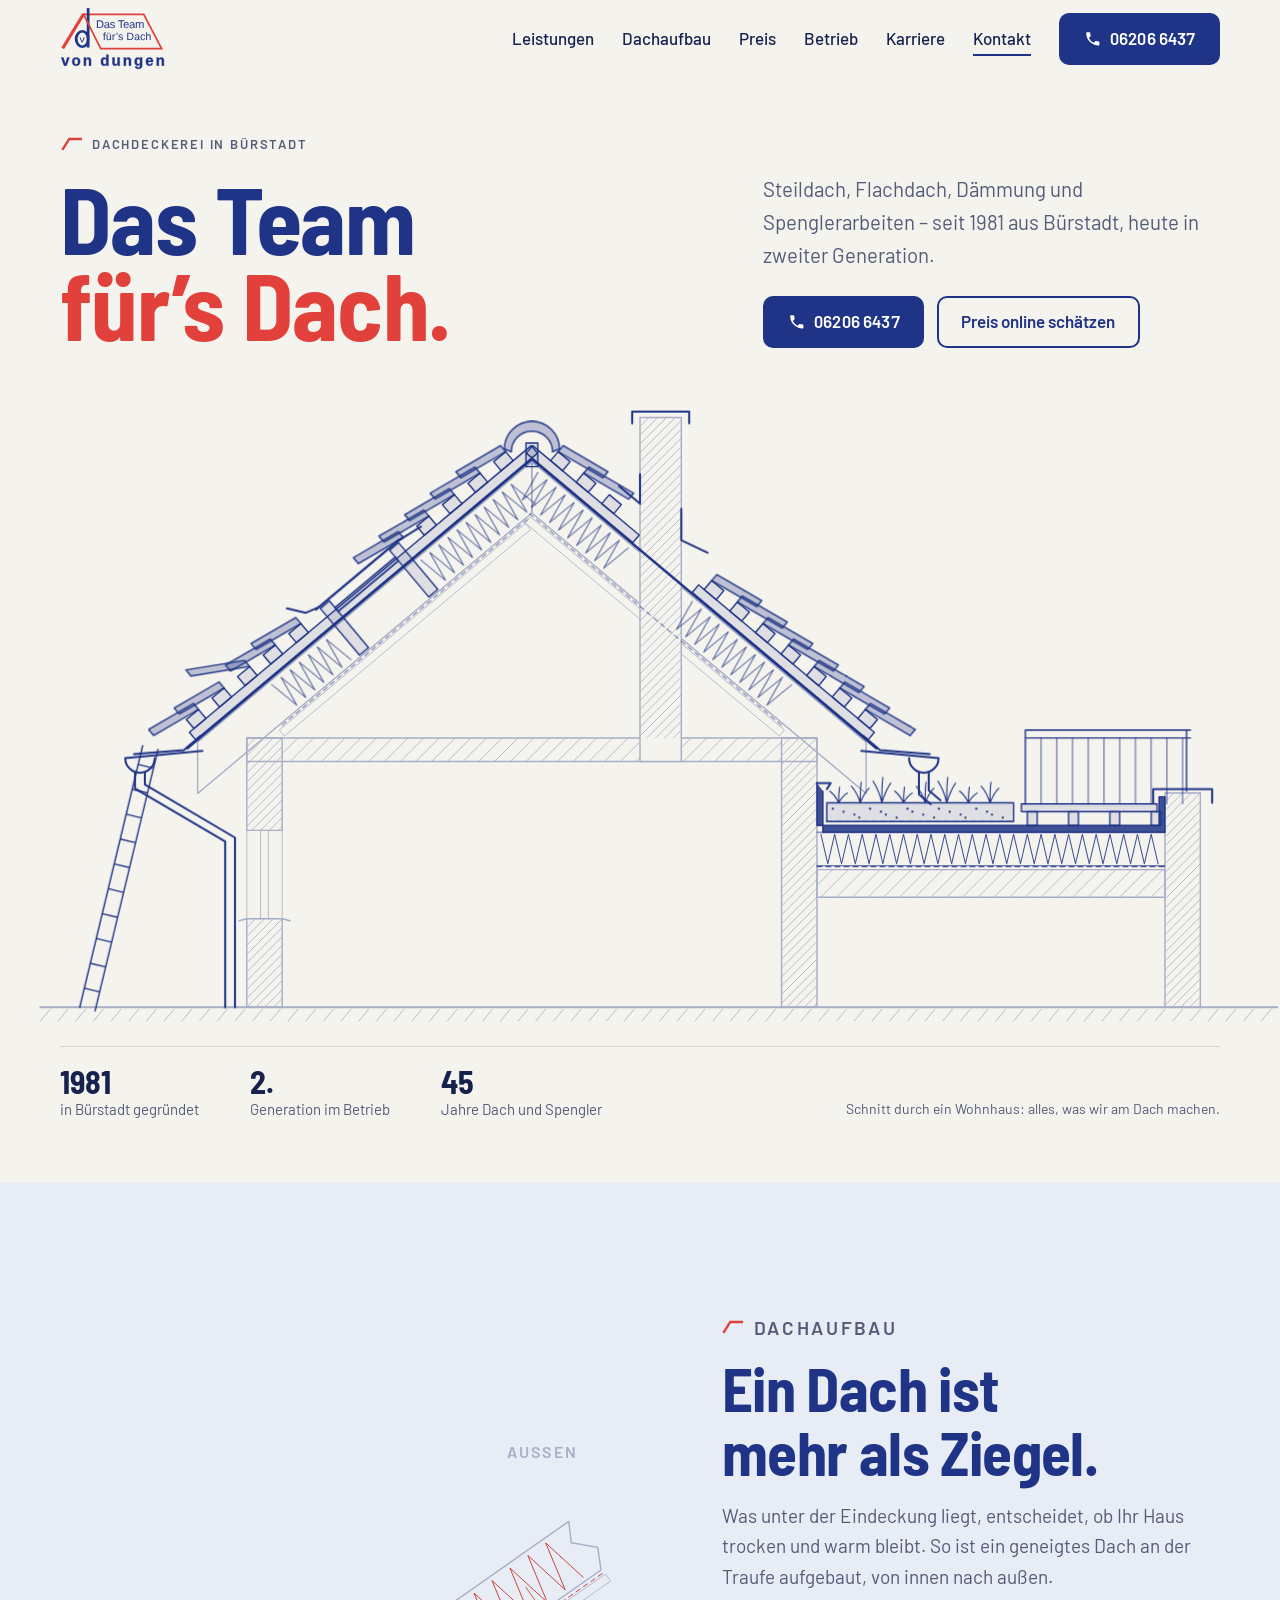
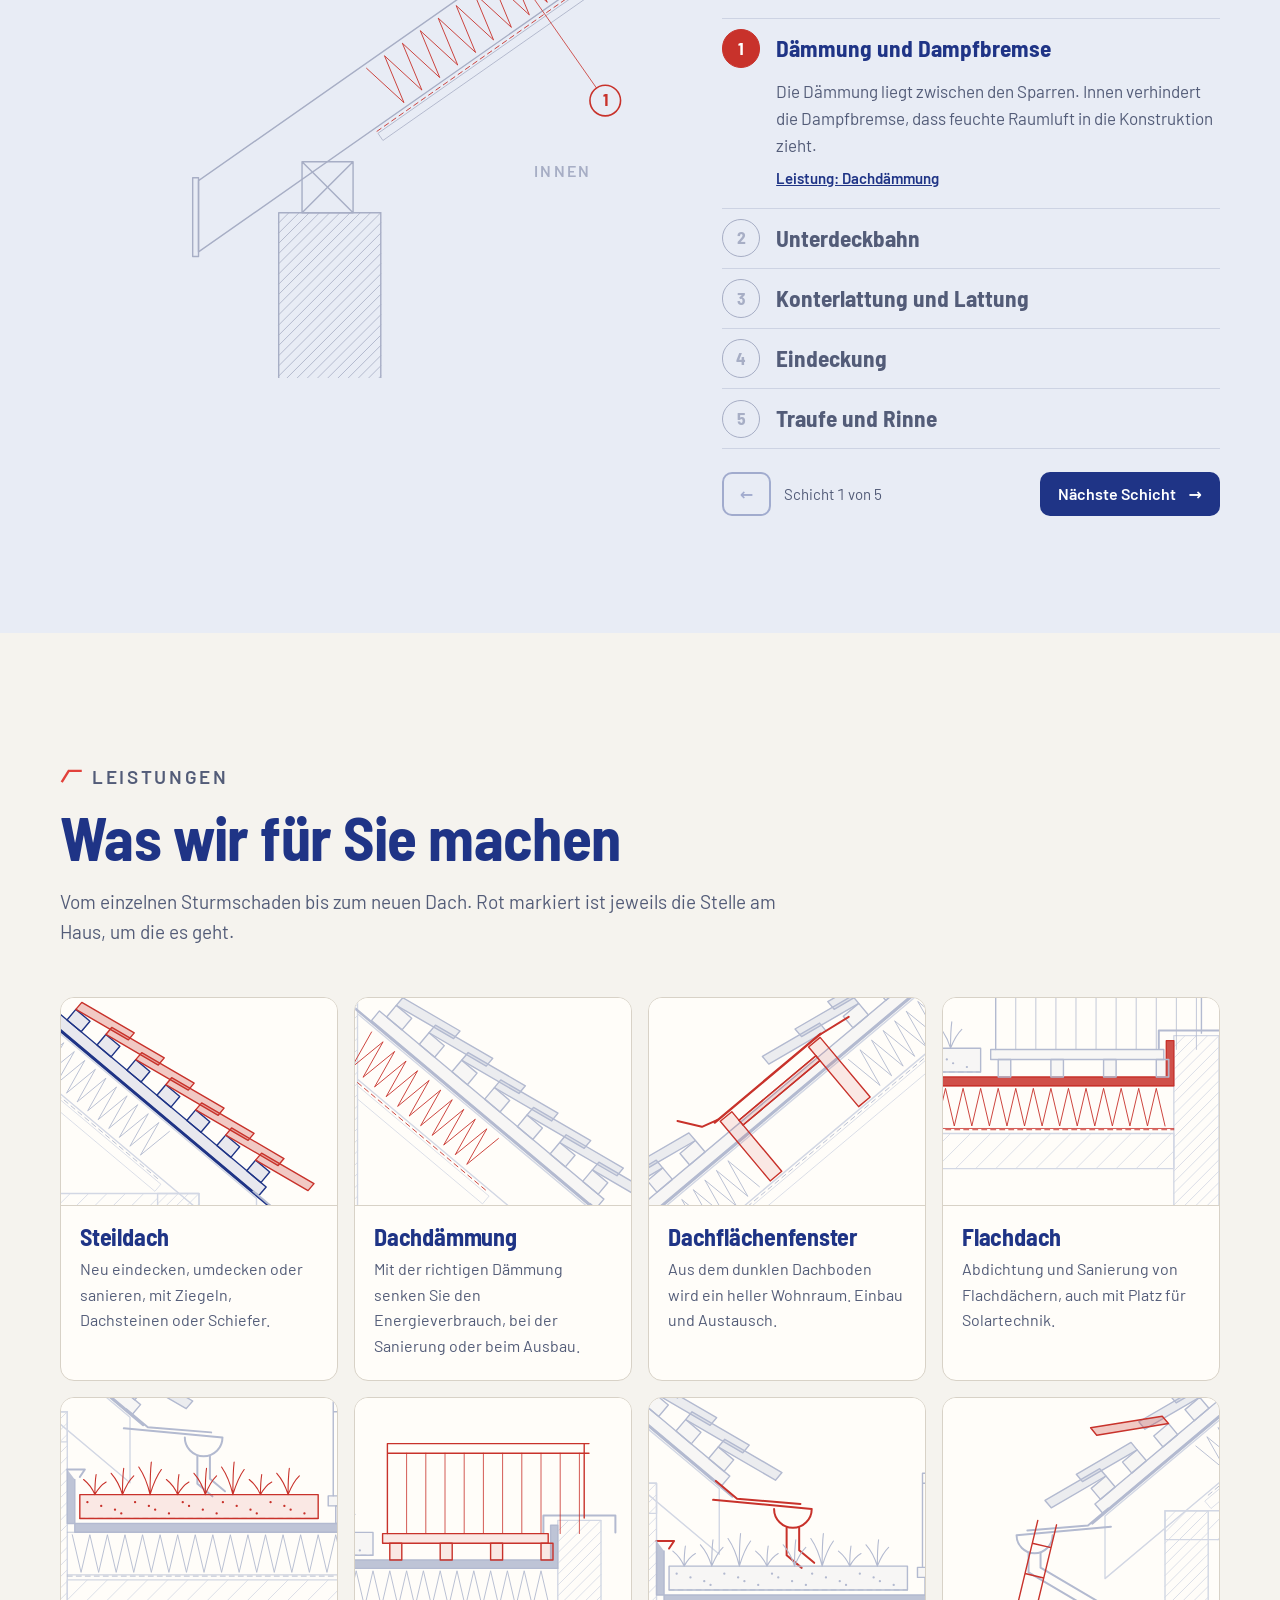
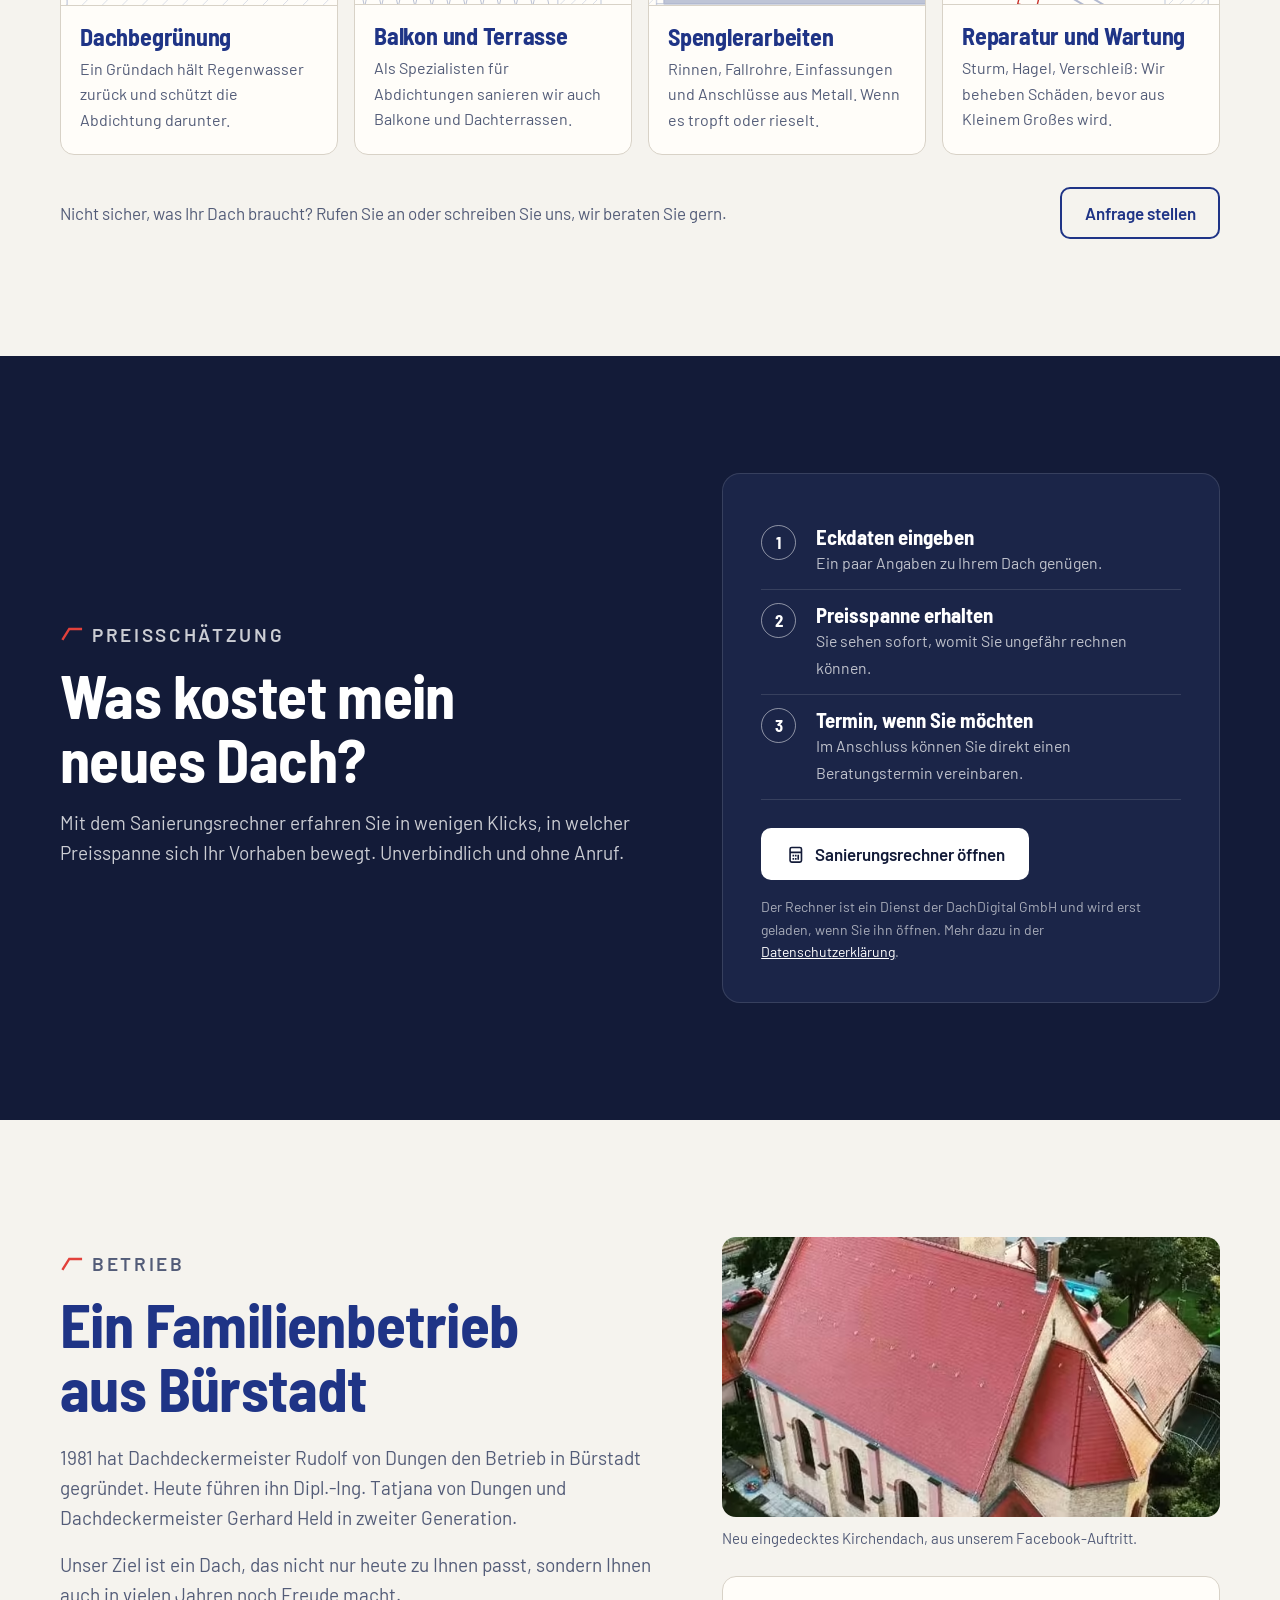
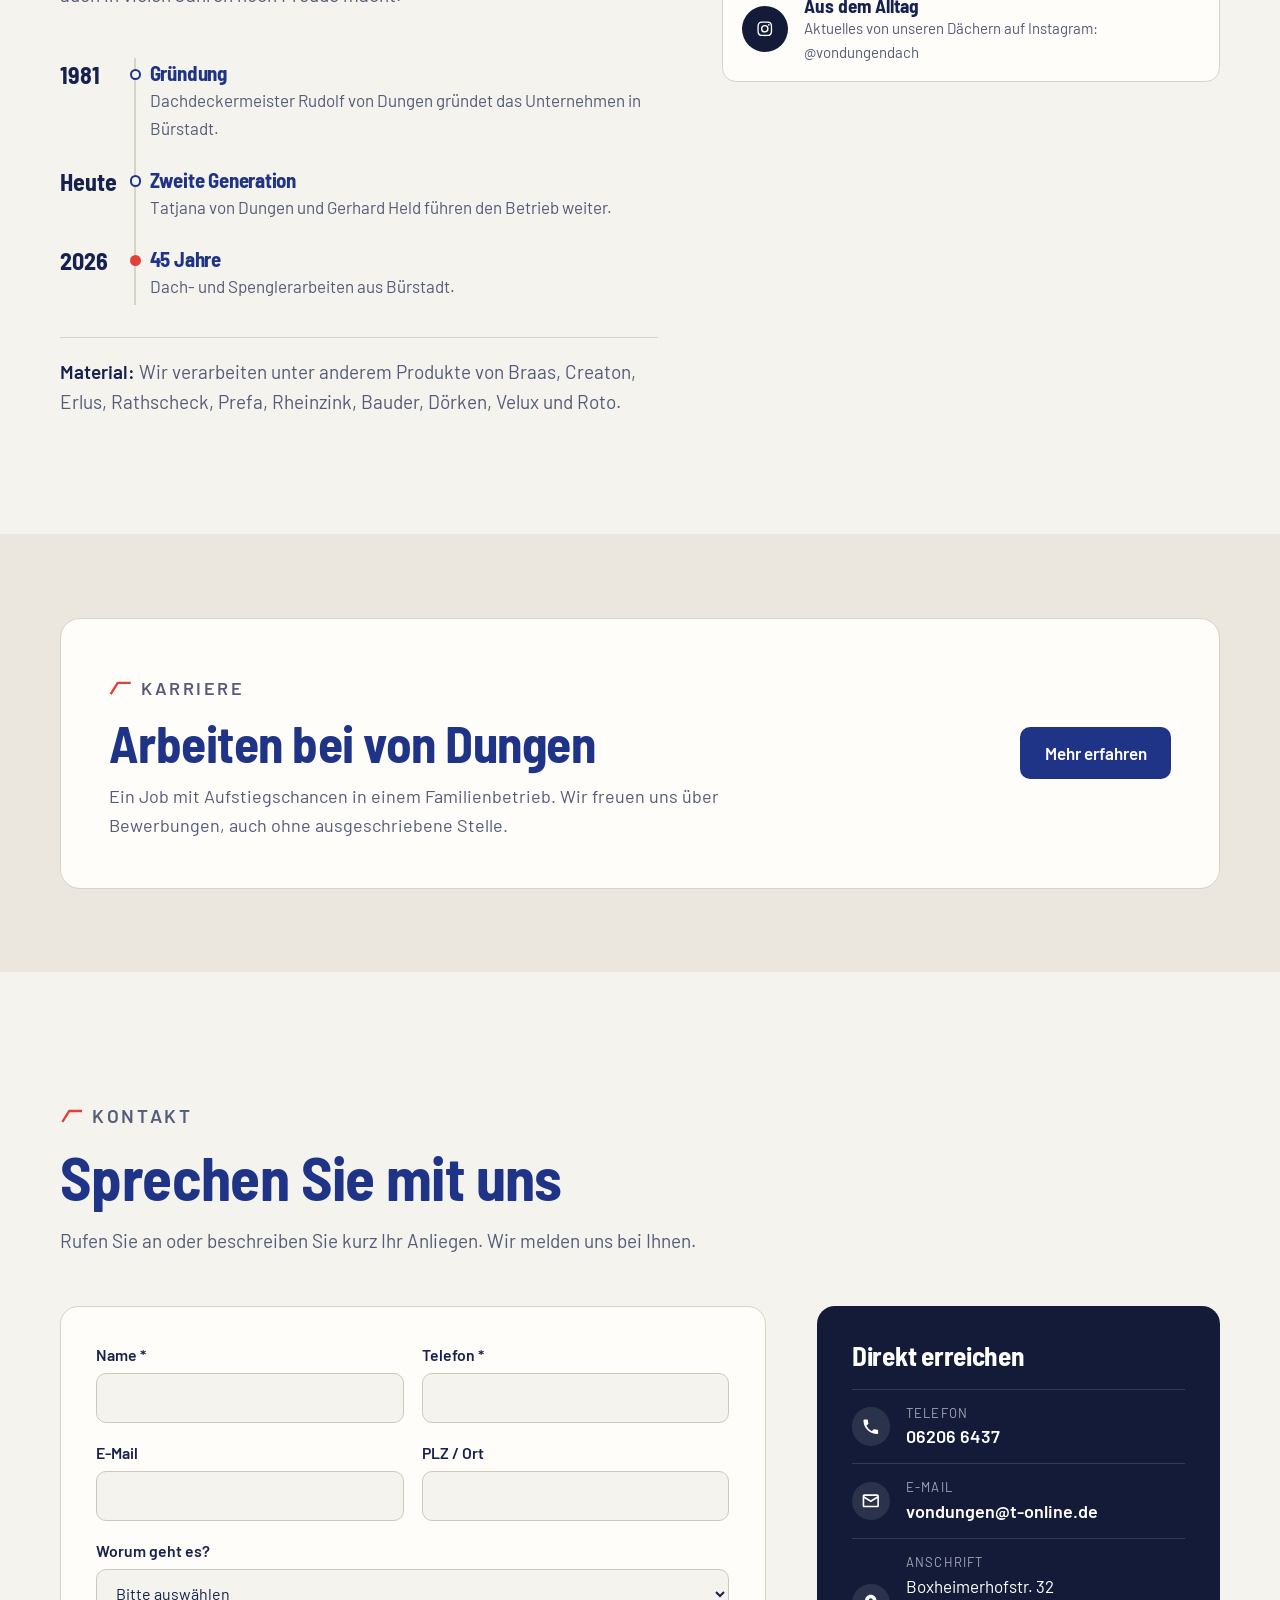
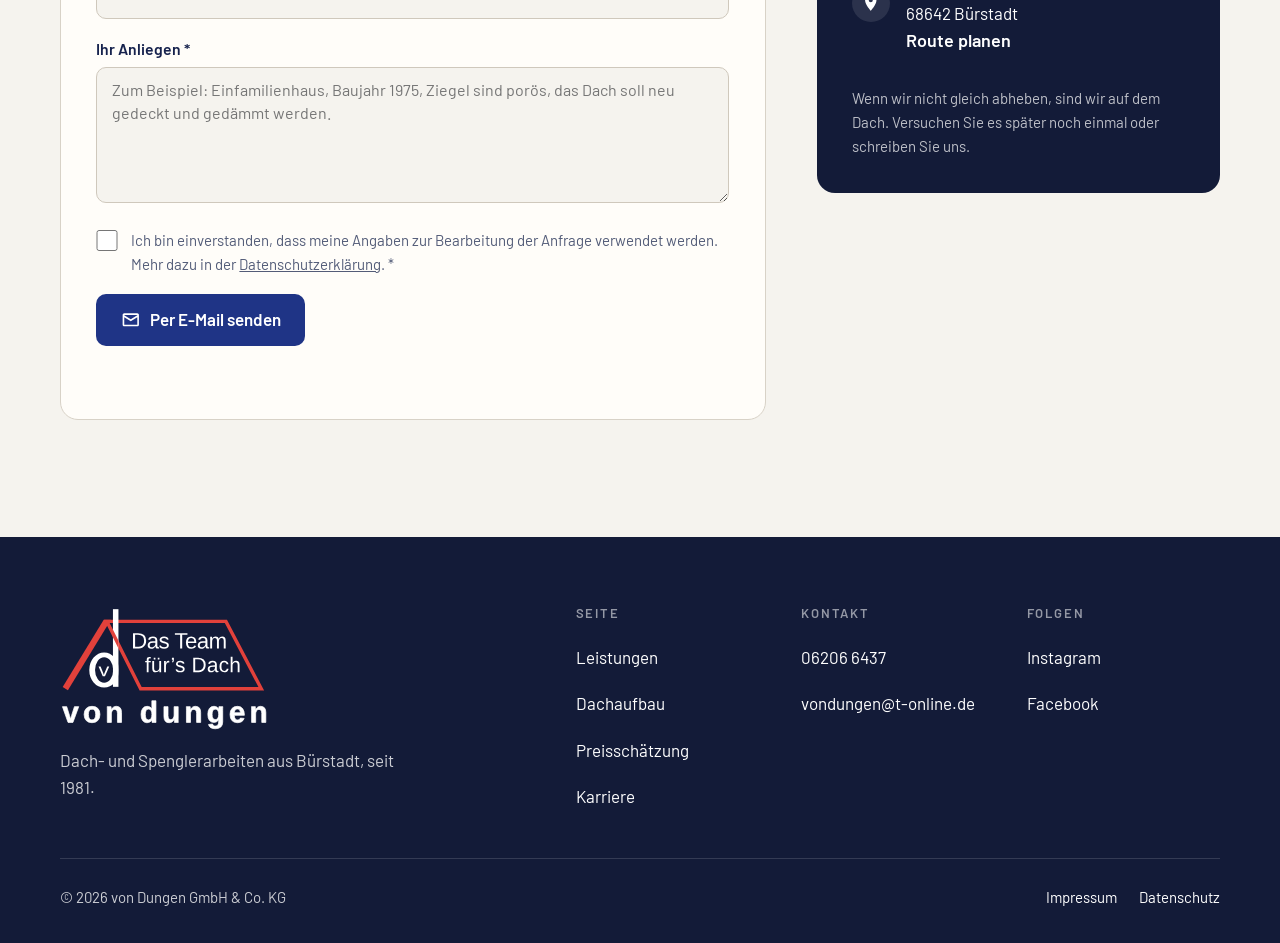
==== index.html @ 791f361d "Handy: kuerzer, Zeichnungen groesser, Wischen statt Liste Bilal: "auf dem Handy macht das gar keinen" ====
<!DOCTYPE html>
<html lang="de">
<head>
<meta charset="utf-8" />
<meta name="viewport" content="width=device-width, initial-scale=1" />
<title>Dachdecker in Bürstadt | von Dungen GmbH &amp; Co. KG</title>
<meta name="description" content="Dach- und Spenglerarbeiten aus Bürstadt, seit 1981: Steildach, Flachdach, Dachdämmung, Dachfenster, Dachbegrünung, Reparatur und Wartung. Telefon 06206 6437." />
<!-- TODO Bilal: Entwurf zur Vorschau. Erst nach Zusage, vollständigem Impressum und
     Umzug auf vondungen-dach.de auf "index, follow" stellen (alle vier Seiten). -->
<meta name="robots" content="noindex, nofollow" />
<link rel="canonical" href="https://vondungen-dach.de/" />

<meta property="og:type" content="website" />
<meta property="og:locale" content="de_DE" />
<meta property="og:site_name" content="von Dungen GmbH &amp; Co. KG" />
<meta property="og:title" content="Das Team für’s Dach – von Dungen, Bürstadt" />
<meta property="og:description" content="Dach- und Spenglerarbeiten aus Bürstadt, seit 1981 und heute in zweiter Generation." />
<!-- TODO Bilal: Beim Umzug og:url und og:image auf https://vondungen-dach.de/ umstellen.
     Bis dahin zeigen sie auf die Vorschau, damit WhatsApp beim Teilen ein Bild zeigt. -->
<meta property="og:url" content="https://bilal-altu.github.io/von-dungen/" />
<meta property="og:image" content="https://bilal-altu.github.io/von-dungen/assets/img/og-bild.jpg?v=2" />
<meta name="twitter:card" content="summary_large_image" />
<meta name="theme-color" content="#f5f3ee" />
<link rel="icon" href="favicon.svg" type="image/svg+xml" />

<!-- Schriften liegen auf dem eigenen Server, keine Verbindung zu Google -->
<link rel="preload" href="assets/fonts/barlow-semi-condensed-700.woff2" as="font" type="font/woff2" crossorigin />
<link rel="preload" href="assets/fonts/barlow-400.woff2" as="font" type="font/woff2" crossorigin />
<!-- ?v= nach jeder Änderung an style.css oder main.js in allen vier Seiten hochzählen -->
<link rel="stylesheet" href="assets/css/style.css?v=2026-09-16-5" />
</head>
<body class="hat-leiste">

<a class="skip-link" href="#inhalt">Zum Inhalt springen</a>

<!-- ============ KOPFLEISTE ============ -->
<header class="kopf" id="kopf">
  <div class="shell kopf__in">
    <a class="marke" href="#top" aria-label="von Dungen – zur Startseite">
      <img src="assets/img/logo-von-dungen.svg" alt="von dungen – Das Team für’s Dach" width="240" height="143" />
    </a>

    <nav class="nav" id="nav" aria-label="Hauptnavigation">
      <a href="#leistungen">Leistungen</a>
      <a href="#dachaufbau">Dachaufbau</a>
      <a href="#preis">Preis</a>
      <a href="#betrieb">Betrieb</a>
      <a href="karriere.html">Karriere</a>
      <a href="#kontakt">Kontakt</a>
      <a class="btn btn--blau btn--tel" href="tel:+4962066437">
        <svg class="ico" aria-hidden="true" viewBox="0 0 24 24"><path d="M6.6 10.8a15.1 15.1 0 0 0 6.6 6.6l2.2-2.2c.3-.3.7-.4 1-.2 1.2.4 2.4.6 3.6.6.6 0 1 .4 1 1V20c0 .6-.4 1-1 1A17 17 0 0 1 3 4c0-.6.4-1 1-1h3.5c.6 0 1 .4 1 1 0 1.3.2 2.5.6 3.6.1.4 0 .8-.2 1l-2.3 2.2Z"/></svg>
        06206 6437
      </a>
    </nav>

    <button class="burger" id="burger" type="button" aria-expanded="false" aria-controls="nav" aria-label="Menü öffnen">
      <span></span><span></span><span></span>
    </button>
  </div>
</header>

<main id="inhalt">

<!-- ============ HERO ============ -->
<section class="held" id="top">
  <div class="shell">
    <div class="held__kopf">
      <div>
        <p class="etikett">Dachdeckerei in Bürstadt</p>
        <h1>Das Team <span class="rot">für’s Dach.</span></h1>
      </div>
      <div>
      <p class="held__lead">
        Steildach, Flachdach, Dämmung und Spenglerarbeiten &ndash; seit 1981 aus Bürstadt,
        heute in zweiter Generation.
      </p>
      <div class="held__knoepfe">
        <a class="btn btn--blau btn--tel" href="tel:+4962066437">
        <svg class="ico" aria-hidden="true" viewBox="0 0 24 24"><path d="M6.6 10.8a15.1 15.1 0 0 0 6.6 6.6l2.2-2.2c.3-.3.7-.4 1-.2 1.2.4 2.4.6 3.6.6.6 0 1 .4 1 1V20c0 .6-.4 1-1 1A17 17 0 0 1 3 4c0-.6.4-1 1-1h3.5c.6 0 1 .4 1 1 0 1.3.2 2.5.6 3.6.1.4 0 .8-.2 1l-2.3 2.2Z"/></svg>
        06206 6437
      </a>
        <a class="btn btn--linie" href="#preis">Preis online schätzen</a>
      </div>
      </div>
    </div>

    <figure class="held__zeichnung">
      <!-- Eigene Zeichnung, erzeugt mit Desktop\von Dungen\werkzeug\zeichnung\zeichnung.js.
           Nicht von Hand ändern: einsetzen.js überschreibt alles zwischen den Markern.
           Die Gruppe #schnitt-inhalt wird unten in den Leistungs-Kacheln per <use>
           wiederverwendet, jeweils mit anderem Ausschnitt und anderer roter Schicht. -->
      <svg class="zeichnung schnitt-held" id="schnitt-held" viewBox="-50 108 1180 652" role="img" aria-labelledby="schnitt-titel">
        <title id="schnitt-titel">Schnitt durch ein Wohnhaus mit Steildach, Dachfenster, Kamin, Dachrinnen und einem Anbau mit Gründach und Dachterrasse</title>
        <g id="schnitt-inhalt">
<!-- SCHNITT:START -->
<g class="schicht schicht--bestand">
<path class="l l--boden" d="M-70,740 L1190,740"/><path class="l l--fein" d="M-60,742 L-70,754 M-42,742 L-52,754 M-24,742 L-34,754 M-6,742 L-16,754 M12,742 L2,754 M30,742 L20,754 M48,742 L38,754 M66,742 L56,754 M84,742 L74,754 M102,742 L92,754 M120,742 L110,754 M138,742 L128,754 M156,742 L146,754 M174,742 L164,754 M192,742 L182,754 M210,742 L200,754 M228,742 L218,754 M246,742 L236,754 M264,742 L254,754 M282,742 L272,754 M300,742 L290,754 M318,742 L308,754 M336,742 L326,754 M354,742 L344,754 M372,742 L362,754 M390,742 L380,754 M408,742 L398,754 M426,742 L416,754 M444,742 L434,754 M462,742 L452,754 M480,742 L470,754 M498,742 L488,754 M516,742 L506,754 M534,742 L524,754 M552,742 L542,754 M570,742 L560,754 M588,742 L578,754 M606,742 L596,754 M624,742 L614,754 M642,742 L632,754 M660,742 L650,754 M678,742 L668,754 M696,742 L686,754 M714,742 L704,754 M732,742 L722,754 M750,742 L740,754 M768,742 L758,754 M786,742 L776,754 M804,742 L794,754 M822,742 L812,754 M840,742 L830,754 M858,742 L848,754 M876,742 L866,754 M894,742 L884,754 M912,742 L902,754 M930,742 L920,754 M948,742 L938,754 M966,742 L956,754 M984,742 L974,754 M1002,742 L992,754 M1020,742 L1010,754 M1038,742 L1028,754 M1056,742 L1046,754 M1074,742 L1064,754 M1092,742 L1082,754 M1110,742 L1100,754 M1128,742 L1118,754 M1146,742 L1136,754 M1164,742 L1154,754 M1182,742 L1172,754 "/><path class="l" d="M140,466 H176 V560 H140 Z"/><path class="l l--fein" d="M140,475 L149,466 M140,484 L158,466 M140,493 L167,466 M140,502 L176,466 M140,511 L176,475 M140,520 L176,484 M140,529 L176,493 M140,538 L176,502 M140,547 L176,511 M140,556 L176,520 M145,560 L176,529 M154,560 L176,538 M163,560 L176,547 M172,560 L176,556 "/><path class="l" d="M140,650 H176 V740 H140 Z"/><path class="l l--fein" d="M140,659 L149,650 M140,668 L158,650 M140,677 L167,650 M140,686 L176,650 M140,695 L176,659 M140,704 L176,668 M140,713 L176,677 M140,722 L176,686 M140,731 L176,695 M140,740 L176,704 M149,740 L176,713 M158,740 L176,722 M167,740 L176,731 "/><path class="l l--fein" d="M140,560 V650 M176,560 V650 M154,560 V650 M162,560 V650"/><path class="l" d="M132,652 L140,650 M176,650 L184,652"/><path class="l" d="M684,466 H720 V740 H684 Z"/><path class="l l--fein" d="M684,475 L693,466 M684,484 L702,466 M684,493 L711,466 M684,502 L720,466 M684,511 L720,475 M684,520 L720,484 M684,529 L720,493 M684,538 L720,502 M684,547 L720,511 M684,556 L720,520 M684,565 L720,529 M684,574 L720,538 M684,583 L720,547 M684,592 L720,556 M684,601 L720,565 M684,610 L720,574 M684,619 L720,583 M684,628 L720,592 M684,637 L720,601 M684,646 L720,610 M684,655 L720,619 M684,664 L720,628 M684,673 L720,637 M684,682 L720,646 M684,691 L720,655 M684,700 L720,664 M684,709 L720,673 M684,718 L720,682 M684,727 L720,691 M684,736 L720,700 M689,740 L720,709 M698,740 L720,718 M707,740 L720,727 M716,740 L720,736 "/><path class="l" d="M140,466 H720 V490 H140 Z"/><path class="l l--fein" d="M176,482 L192,466 M184,490 L208,466 M200,490 L224,466 M216,490 L240,466 M232,490 L256,466 M248,490 L272,466 M264,490 L288,466 M280,490 L304,466 M296,490 L320,466 M312,490 L336,466 M328,490 L352,466 M344,490 L368,466 M360,490 L384,466 M376,490 L400,466 M392,490 L416,466 M408,490 L432,466 M424,490 L448,466 M440,490 L464,466 M456,490 L480,466 M472,490 L496,466 M488,490 L512,466 M504,490 L528,466 M520,490 L544,466 M536,490 L560,466 M552,490 L576,466 M568,490 L592,466 M584,490 L608,466 M600,490 L624,466 M616,490 L640,466 M632,490 L656,466 M648,490 L672,466 M664,490 L684,470 M680,490 L684,486 "/><path class="l" d="M90,470.3 L430,185 L430,237.2 L90,522.5 Z"/><path class="l" d="M770,470.3 L430,185 L430,237.2 L770,522.5 Z"/><path class="l l--fein" d="M178.6,463.9 L428.6,254.1 L423.4,248 L173.4,457.7 Z"/><path class="l l--fein" d="M681.4,463.9 L423.4,247.4 L428.6,241.2 L686.6,457.7 Z"/><path class="l" d="M1074,522 H1110 V740 H1074 Z"/><path class="l l--fein" d="M1074,531 L1083,522 M1074,540 L1092,522 M1074,549 L1101,522 M1074,558 L1110,522 M1074,567 L1110,531 M1074,576 L1110,540 M1074,585 L1110,549 M1074,594 L1110,558 M1074,603 L1110,567 M1074,612 L1110,576 M1074,621 L1110,585 M1074,630 L1110,594 M1074,639 L1110,603 M1074,648 L1110,612 M1074,657 L1110,621 M1074,666 L1110,630 M1074,675 L1110,639 M1074,684 L1110,648 M1074,693 L1110,657 M1074,702 L1110,666 M1074,711 L1110,675 M1074,720 L1110,684 M1074,729 L1110,693 M1074,738 L1110,702 M1081,740 L1110,711 M1090,740 L1110,720 M1099,740 L1110,729 M1108,740 L1110,738 "/><path class="l" d="M720,600 H1074 V628 H720 Z"/><path class="l l--fein" d="M720,616 L736,600 M724,628 L752,600 M740,628 L768,600 M756,628 L784,600 M772,628 L800,600 M788,628 L816,600 M804,628 L832,600 M820,628 L848,600 M836,628 L864,600 M852,628 L880,600 M868,628 L896,600 M884,628 L912,600 M900,628 L928,600 M916,628 L944,600 M932,628 L960,600 M948,628 L976,600 M964,628 L992,600 M980,628 L1008,600 M996,628 L1024,600 M1012,628 L1040,600 M1028,628 L1056,600 M1044,628 L1072,600 M1060,628 L1074,614 "/><path class="papier" d="M540,140 H582 V490 H540 Z"/><path class="l" d="M540,140 H582 V490 H540 Z"/><path class="l l--fein" d="M540,149 L549,140 M540,158 L558,140 M540,167 L567,140 M540,176 L576,140 M540,185 L582,143 M540,194 L582,152 M540,203 L582,161 M540,212 L582,170 M540,221 L582,179 M540,230 L582,188 M540,239 L582,197 M540,248 L582,206 M540,257 L582,215 M540,266 L582,224 M540,275 L582,233 M540,284 L582,242 M540,293 L582,251 M540,302 L582,260 M540,311 L582,269 M540,320 L582,278 M540,329 L582,287 M540,338 L582,296 M540,347 L582,305 M540,356 L582,314 M540,365 L582,323 M540,374 L582,332 M540,383 L582,341 M540,392 L582,350 M540,401 L582,359 M540,410 L582,368 M540,419 L582,377 M540,428 L582,386 M540,437 L582,395 M540,446 L582,404 M540,455 L582,413 M540,464 L582,422 M547,466 L582,431 M556,466 L582,440 M565,466 L582,449 M574,466 L582,458 "/>
</g>
<g class="schicht schicht--daemmung" style="--i:1">
<path class="l l--daemm" d="M165.7,412 L190.9,432.6 L174.9,404.3 L200.1,424.9 L184.1,396.6 L209.3,417.2 L193.3,388.8 L218.5,409.5 L202.5,381.1 L227.7,401.8 L211.7,373.4 L236.8,394.1 L220.9,365.7 L246,386.4"/><path class="l l--daemm" d="M317,285 L342.2,305.7 L326.2,277.3 L351.4,298 L335.4,269.6 L360.6,290.3 L344.6,261.9 L369.8,282.5 L353.8,254.2 L379,274.8 L363,246.5 L388.2,267.1 L372.2,238.7 L397.3,259.4 L381.4,231 L406.5,251.7 L390.6,223.3 L415.7,244 L399.8,215.6 L424.9,236.3 L408.9,207.9 L434.1,228.5"/><path class="l l--strich" d="M176,453 L426,243.2"/><path class="l l--daemm" d="M694.3,412 L669.1,432.6 L685.1,404.3 L659.9,424.9 L675.9,396.6 L650.7,417.2 L666.7,388.8 L641.5,409.5 L657.5,381.1 L632.3,401.8 L648.3,373.4 L623.2,394.1 L639.1,365.7 L614,386.4 L629.9,358 L604.8,378.7 L620.7,350.3 L595.6,370.9 L611.6,342.6 L586.4,363.2 L602.4,334.9 L577.2,355.5 L593.2,327.1"/><path class="l l--daemm" d="M528.2,272.7 L503.1,293.3 L519,264.9 L493.9,285.6 L509.9,257.2 L484.7,277.9 L500.7,249.5 L475.5,270.2 L491.5,241.8 L466.3,262.5 L482.3,234.1 L457.1,254.7 L473.1,226.4 L447.9,247 L463.9,218.7 L438.7,239.3 L454.7,211 L429.5,231.6 L445.5,203.2 L420.3,223.9 L436.3,195.5"/><path class="l l--strich" d="M684,453 L426,236.5"/>
</g>
<g class="schicht schicht--lattung" style="--i:2">
<path class="l l--bahn" d="M79.5,476.5 L430,182.4"/><path class="l f" d="M88.1,468 L435.7,176.3 L429.2,168.7 L81.6,460.3 Z"/><path class="l f" d="M86.2,456.5 L98.5,446.2 L90.8,437 L78.5,447.3 Z"/><path class="l f" d="M112.3,434.6 L124.5,424.3 L116.8,415.2 L104.6,425.4 Z"/><path class="l f" d="M138.3,412.8 L150.6,402.5 L142.9,393.3 L130.6,403.6 Z"/><path class="l f" d="M164.4,390.9 L176.6,380.6 L168.9,371.4 L156.7,381.7 Z"/><path class="l f" d="M190.4,369.1 L202.7,358.8 L195,349.6 L182.7,359.9 Z"/><path class="l f" d="M320.6,259.8 L332.9,249.5 L325.2,240.3 L312.9,250.6 Z"/><path class="l f" d="M346.7,237.9 L359,227.7 L351.2,218.5 L339,228.7 Z"/><path class="l f" d="M372.7,216.1 L385,205.8 L377.3,196.6 L365,206.9 Z"/><path class="l f" d="M398.8,194.2 L411,183.9 L403.3,174.8 L391.1,185 Z"/><path class="l l--bahn" d="M780.5,476.5 L430,182.4"/><path class="l f" d="M771.9,468 L593.1,318 L599.5,310.3 L778.4,460.3 Z"/><path class="l f" d="M532.7,267.3 L424.3,176.3 L430.8,168.7 L539.2,259.6 Z"/><path class="l f" d="M773.8,456.5 L761.5,446.2 L769.2,437 L781.5,447.3 Z"/><path class="l f" d="M747.7,434.6 L735.5,424.3 L743.2,415.2 L755.4,425.4 Z"/><path class="l f" d="M721.7,412.8 L709.4,402.5 L717.1,393.3 L729.4,403.6 Z"/><path class="l f" d="M695.6,390.9 L683.4,380.6 L691.1,371.4 L703.3,381.7 Z"/><path class="l f" d="M669.6,369.1 L657.3,358.8 L665,349.6 L677.3,359.9 Z"/><path class="l f" d="M643.5,347.2 L631.3,336.9 L639,327.7 L651.2,338 Z"/><path class="l f" d="M617.5,325.4 L605.2,315.1 L612.9,305.9 L625.2,316.2 Z"/><path class="l f" d="M513.3,237.9 L501,227.7 L508.8,218.5 L521,228.7 Z"/><path class="l f" d="M487.3,216.1 L475,205.8 L482.7,196.6 L495,206.9 Z"/><path class="l f" d="M461.2,194.2 L449,183.9 L456.7,174.8 L468.9,185 Z"/><path class="l f" d="M424,166 H436 V190 H424 Z"/>
</g>
<g class="schicht schicht--ziegel" style="--i:3">
<path class="l f f--ziegel" d="M90.8,437 L85.6,430.9 L40,457.4 L45.2,463.5 Z"/><path class="l f f--ziegel" d="M116.8,415.2 L111.7,409 L66.1,435.6 L71.2,441.7 Z"/><path class="l f f--ziegel" d="M168.9,371.4 L163.8,365.3 L118.2,391.8 L123.3,398 Z"/><path class="l f f--ziegel" d="M195,349.6 L189.8,343.5 L144.2,370 L149.3,376.1 Z"/><path class="l f f--ziegel" d="M299.1,262.2 L294,256 L248.4,282.6 L253.5,288.7 Z"/><path class="l f f--ziegel" d="M325.2,240.3 L320.1,234.2 L274.4,260.7 L279.6,266.8 Z"/><path class="l f f--ziegel" d="M351.2,218.5 L346.1,212.3 L300.5,238.9 L305.6,245 Z"/><path class="l f f--ziegel" d="M377.3,196.6 L372.1,190.5 L326.5,217 L331.7,223.1 Z"/><path class="l f f--ziegel" d="M403.3,174.8 L398.2,168.6 L352.6,195.2 L357.7,201.3 Z"/><path class="l f f--ziegel" d="M769.2,437 L774.4,430.9 L820,457.4 L814.8,463.5 Z"/><path class="l f f--ziegel" d="M743.2,415.2 L748.3,409 L793.9,435.6 L788.8,441.7 Z"/><path class="l f f--ziegel" d="M717.1,393.3 L722.3,387.2 L767.9,413.7 L762.7,419.8 Z"/><path class="l f f--ziegel" d="M691.1,371.4 L696.2,365.3 L741.8,391.8 L736.7,398 Z"/><path class="l f f--ziegel" d="M665,349.6 L670.2,343.5 L715.8,370 L710.7,376.1 Z"/><path class="l f f--ziegel" d="M639,327.7 L644.1,321.6 L689.8,348.1 L684.6,354.3 Z"/><path class="l f f--ziegel" d="M612.9,305.9 L618.1,299.8 L663.7,326.3 L658.6,332.4 Z"/><path class="l f f--ziegel" d="M482.7,196.6 L487.9,190.5 L533.5,217 L528.3,223.1 Z"/><path class="l f f--ziegel" d="M456.7,174.8 L461.8,168.6 L507.4,195.2 L502.3,201.3 Z"/><path class="l f f--ziegel" d="M402,172 A28,28 0 0 1 458,172 L451,175 A21,21 0 0 0 409,175 Z"/>
</g>
<g class="schicht schicht--fenster" style="--i:4">
<path class="l f" d="M254.6,381.8 L263.8,374.1 L224,326.6 L214.8,334.3 Z"/><path class="l f" d="M325.1,322.6 L334.3,314.9 L294.4,267.4 L285.2,275.1 Z"/><path class="l" d="M233,337.3 L294.2,285.9 M229.7,333.5 L291,282"/><path class="l l--bahn" d="M210.4,335.3 L294.7,264.6"/><path class="l l--blech" d="M213.5,332.8 L200.2,338.7 L180.7,334.1"/><path class="l l--blech" d="M293.1,265.9 L317.2,251"/><path class="l f f--glas" d="M233,337.3 L294.2,285.9 L291,282 L229.7,333.5 Z"/>
</g>
<g class="schicht schicht--spengler" style="--i:5">
<path class="l l--blech" d="M16.3,486.4 A15,15 0 0 0 46.3,486.4 M92.7,464.1 L75.8,478.3 L25.3,482.4 M16.3,486.4 L94.9,479.2"/><path class="l l--blech" d="M26.3,501.4 V517.4 L118,571.4 V740 M36.3,501.4 V513.4 L128,567.4 V740"/><path class="l l--blech" d="M813.7,486.4 A15,15 0 0 0 843.7,486.4 M767.3,464.1 L784.2,478.3 L834.7,482.4 M843.7,486.4 L765.1,479.2"/><path class="l l--blech" d="M823.7,501.4 V523.4 l12,10 M833.7,501.4 V519.4 l12,10"/><path class="l l--blech" d="M532,146 V134 H590 V146"/><path class="l l--blech" d="M540,197.7 V227.7 L518.6,209.7"/><path class="l l--blech" d="M582,232.9 V264.9 L608.8,277.6"/><path class="l l--blech" d="M1062,532 V518 H1122 V532"/><path class="l l--blech" d="M720,512 h14 l-4,6"/>
</g>
<g class="schicht schicht--flach" style="--i:6">
<path class="l l--strich" d="M720,597 H1074"/><path class="l l--daemm" d="M724,564 L731,594 L738,564 L745,594 L752,564 L759,594 L766,564 L773,594 L780,564 L787,594 L794,564 L801,594 L808,564 L815,594 L822,564 L829,594 L836,564 L843,594 L850,564 L857,594 L864,564 L871,594 L878,564 L885,594 L892,564 L899,594 L906,564 L913,594 L920,564 L927,594 L934,564 L941,594 L948,564 L955,594 L962,564 L969,594 L976,564 L983,594 L990,564 L997,594 L1004,564 L1011,594 L1018,564 L1025,594 L1032,564 L1039,594 L1046,564 L1053,594 L1060,564 L1067,594"/><path class="l l--fein" d="M720,562 H1074 M720,596 H1074"/><path class="l f f--voll" d="M720,512 V555 H1068 V526 H1074 V562 H726 V520"/>
</g>
<g class="schicht schicht--gruen" style="--i:7">
<path class="l l--strich" d="M730,551 H920"/><path class="l f" d="M730,532 H920 V551 H730 Z"/><path class="l l--punkt" d="M736,538 h0.1 M747,541 h0.1 M758,544 h0.1 M763,547 h0.1 M774,538 h0.1 M785,541 h0.1 M790,544 h0.1 M801,547 h0.1 M812,538 h0.1 M817,541 h0.1 M828,544 h0.1 M839,547 h0.1 M844,538 h0.1 M855,541 h0.1 M866,544 h0.1 M871,547 h0.1 M882,538 h0.1 M893,541 h0.1 M898,544 h0.1 M909,547 h0.1 "/><path class="l l--pflanze" d="M742,532 q-3,-7.199999999999999 -9,-12 M742,532 q0,-9.600000000000001 1,-16 M742,532 q4,-7.199999999999999 9,-10 M764,532 q-3,-10.2 -9,-17 M764,532 q0,-13.600000000000001 1,-21 M764,532 q4,-10.2 9,-15 M786,532 q-3,-13.2 -9,-22 M786,532 q0,-17.6 1,-26 M786,532 q4,-13.2 9,-20 M808,532 q-3,-7.199999999999999 -9,-12 M808,532 q0,-9.600000000000001 1,-16 M808,532 q4,-7.199999999999999 9,-10 M830,532 q-3,-10.2 -9,-17 M830,532 q0,-13.600000000000001 1,-21 M830,532 q4,-10.2 9,-15 M852,532 q-3,-13.2 -9,-22 M852,532 q0,-17.6 1,-26 M852,532 q4,-13.2 9,-20 M874,532 q-3,-7.199999999999999 -9,-12 M874,532 q0,-9.600000000000001 1,-16 M874,532 q4,-7.199999999999999 9,-10 M896,532 q-3,-10.2 -9,-17 M896,532 q0,-13.600000000000001 1,-21 M896,532 q4,-10.2 9,-15 "/>
</g>
<g class="schicht schicht--terrasse" style="--i:8">
<path class="l f" d="M934,541 h10 v14 h-10 Z"/><path class="l f" d="M976,541 h10 v14 h-10 Z"/><path class="l f" d="M1018,541 h10 v14 h-10 Z"/><path class="l f" d="M1060,541 h10 v14 h-10 Z"/><path class="l f" d="M928,533 H1066 V541 H928 Z"/><path class="l" d="M932,458 H1100 M932,466 H1100 M932,458 V533 M1096,458 V520"/><path class="l l--fein" d="M948,466 V533 M964,466 V533 M980,466 V533 M996,466 V533 M1012,466 V533 M1028,466 V533 M1044,466 V533 M1060,466 V533 M1076,466 V533 M1092,466 V533 "/>
</g>
<g class="schicht schicht--wartung" style="--i:9">
<path class="l f f--ziegel" d="M142.9,393.3 L137.7,387.2 L78,396.8 L83.1,403 Z"/><path class="l" d="M-30,740 L34,474 M-14.4,743.7 L49.6,477.7 M-25.3,720.6 l15.6,3.7 M-19.2,695.3 l15.6,3.7 M-13.2,670 l15.6,3.7 M-7.1,644.7 l15.6,3.7 M-1,619.4 l15.6,3.7 M5.1,594.2 l15.6,3.7 M11.2,568.9 l15.6,3.7 M17.3,543.6 l15.6,3.7 M23.3,518.3 l15.6,3.7 M29.4,493 l15.6,3.7"/>
</g>
<!-- SCHNITT:ENDE -->
        </g>
      </svg>
      <figcaption class="held__fuss">
        <ul class="held__fakten">
          <li><b>1981</b><span>in Bürstadt gegründet</span></li>
          <li><b>2.</b><span>Generation im Betrieb</span></li>
          <li><b>45</b><span>Jahre Dach und Spengler</span></li>
        </ul>
        <span class="held__bildtext">Schnitt durch ein Wohnhaus: alles, was wir am Dach machen.</span>
      </figcaption>
    </figure>
  </div>
</section>

<!-- ============ SCHICHT FÜR SCHICHT ============ -->
<section class="abschnitt aufbau" id="dachaufbau" data-aufbau>
  <!-- Schicht-Schalter: Ohne JavaScript ist die Zeichnung komplett und alle Texte offen.
       main.js blendet die Schichten ein, sobald der Abschnitt ins Bild kommt, einmal der
       Reihe nach. Wer selbst tippt, übernimmt; bei „Bewegung reduzieren“ läuft nichts von
       selbst. Bewusst kein klebender Scroll-Abschnitt wie beim Statiker (Memic). -->
  <div class="shell aufbau__in">
    <div class="aufbau__zeichnung">
        <svg class="zeichnung" viewBox="0 0 820 740" role="img" aria-labelledby="traufe-titel">
          <title id="traufe-titel">Traufdetail eines geneigten Dachs mit nummerierten Schichten: 1 Dämmung und Dampfbremse, 2 Unterdeckbahn, 3 Konterlattung und Lattung, 4 Ziegel, 5 Traufblech und Dachrinne</title>
<!-- TRAUFE:START -->
<g class="schicht schicht--bestand">
<path class="l" d="M300,514 H440 V760 H300 Z"/><path class="l l--fein" d="M300,528 L314,514 M300,542 L328,514 M300,556 L342,514 M300,570 L356,514 M300,584 L370,514 M300,598 L384,514 M300,612 L398,514 M300,626 L412,514 M300,640 L426,514 M300,654 L440,514 M300,668 L440,528 M300,682 L440,542 M300,696 L440,556 M300,710 L440,570 M300,724 L440,584 M300,738 L440,598 M300,752 L440,612 M306,760 L440,626 M320,760 L440,640 M334,760 L440,654 M348,760 L440,668 M362,760 L440,682 M376,760 L440,696 M390,760 L440,710 M404,760 L440,724 M418,760 L440,738 M432,760 L440,752 "/><path class="l" d="M332,444 H402 V514 H332 Z M332,444 L402,514 M402,444 L332,514"/><path class="l" d="M190,470 L697.9,114.4 L701.3,143.7 L737.5,150.1 L742.1,181.1 L190,567.7 Z"/><path class="l" d="M182,466 H190 V574 H182 Z"/><path class="l l--fein" d="M443.4,414.6 L755.2,196.3 L748.3,186.5 L436.6,404.8 Z"/><text class="etikett-svg" x="612.7" y="27.6">außen</text><text class="etikett-svg" x="650.4" y="465">innen</text>
</g>
<g class="schicht traufe-1">
<path class="l l--daemm" d="M420.5,315.9 L471.8,363 L445.1,298.7 L496.4,345.8 L469.6,281.5 L520.9,328.6 L494.2,264.3 L545.5,311.4 L518.8,247.1 L570.1,294.2 L543.4,229.9 L594.7,277 L567.9,212.7 L619.2,259.8 L592.5,195.5 L643.8,242.6 L617.1,178.3 L668.4,225.4 L641.7,161.1 L693,208.2 L666.2,143.9 L717.5,191"/><path class="l l--strich" d="M434.8,402.3 L746.6,184"/><path class="l l--fein" d="M638.9,204.5 L747.9,360.1"/><circle class="nummer__kreis" cx="747.9" cy="360.1" r="21"/><text class="nummer__text" x="747.9" y="367.1">1</text>
</g>
<g class="schicht traufe-2">
<path class="l l--bahn" d="M155.5,490.5 L696.2,111.9"/><path class="l l--fein" d="M352.1,352.8 L244.9,199.6"/><circle class="nummer__kreis" cx="244.9" cy="199.6" r="21"/><text class="nummer__text" x="244.9" y="206.6">2</text>
</g>
<g class="schicht traufe-3">
<path class="l f" d="M193.7,461.3 L690.1,113.7 L676.3,94.1 L179.9,441.7 Z"/><path class="l f" d="M282.3,370 L310.2,350.5 L296.4,330.8 L268.5,350.3 Z"/><path class="l f" d="M368.3,309.7 L396.2,290.2 L382.4,270.6 L354.6,290.1 Z"/><path class="l f" d="M454.3,249.5 L482.2,230 L468.4,210.3 L440.6,229.8 Z"/><path class="l f" d="M540.3,189.3 L568.2,169.8 L554.4,150.1 L526.6,169.6 Z"/><path class="l f" d="M626.4,129.1 L654.2,109.6 L640.4,89.9 L612.6,109.4 Z"/><path class="l f" d="M179.9,441.7 L214.3,417.6 L194.2,388.9 L159.8,413 Z"/><path class="l l--fein" d="M185.5,467.1 L171.7,447.4"/><path class="l l--fein" d="M461.4,229.9 L375.9,107.9"/><circle class="nummer__kreis" cx="375.9" cy="107.9" r="21"/><text class="nummer__text" x="375.9" y="114.9">3</text>
</g>
<g class="schicht traufe-4">
<path class="l f f--ziegel" d="M298.9,329.1 L288.5,314.3 L169.5,374.5 L179.8,389.2 L186.4,384.6 L191,391.2 Z"/><path class="l f f--ziegel" d="M384.9,268.9 L374.5,254.1 L255.5,314.3 L265.8,329 L272.4,324.4 L277,331 Z"/><path class="l f f--ziegel" d="M470.9,208.6 L460.6,193.9 L341.5,254 L351.9,268.8 L358.4,264.2 L363,270.7 Z"/><path class="l f f--ziegel" d="M556.9,148.4 L546.6,133.7 L427.5,193.8 L437.9,208.5 L444.4,204 L449,210.5 Z"/><path class="l f f--ziegel" d="M642.9,88.2 L632.6,73.4 L513.5,133.6 L523.9,148.3 L530.4,143.7 L535,150.3 Z"/><path class="l f f--ziegel" d="M200.8,384.3 L190.5,369.6 L87.6,431.8 L97.9,446.6 Z"/><path class="l l--fein" d="M537.1,146.4 L466,44.8"/><circle class="nummer__kreis" cx="466" cy="44.8" r="21"/><text class="nummer__text" x="466" y="51.8">4</text>
</g>
<g class="schicht traufe-5">
<path class="l l--blech" d="M64.2,507.9 A42,42 0 0 0 148.2,507.9 M58.2,503.9 l6,4"/><path class="l l--blech" d="M212.3,449.5 L163.1,483.9 L124.2,495.9"/><path class="l l--blech" d="M148.2,507.9 L148.2,481.9 L60,477.9"/><path class="l l--blech" d="M94.2,547.9 V657.9 M118.2,547.9 V657.9"/><path class="l l--fein" d="M68.2,523.9 L36.2,617.9"/><circle class="nummer__kreis" cx="36.2" cy="617.9" r="21"/><text class="nummer__text" x="36.2" y="624.9">5</text>
</g>
<!-- TRAUFE:ENDE -->
        </svg>
    </div>

    <div class="aufbau__text">
      <header class="kopfzeile">
        <p class="etikett">Dachaufbau</p>
        <h2>Ein Dach ist mehr als Ziegel.</h2>
        <p>Was unter der Eindeckung liegt, entscheidet, ob Ihr Haus trocken und warm bleibt. So ist ein geneigtes Dach an der Traufe aufgebaut, von innen nach außen.</p>
      </header>
      <ol class="schritte">
          <li class="schritt">
            <h3>
              <button class="schritt__knopf" type="button" aria-expanded="true" aria-controls="schicht-1">
                <span class="schritt__nr" aria-hidden="true">1</span>
                <span>Dämmung und Dampfbremse</span>
              </button>
            </h3>
            <div class="schritt__inhalt" id="schicht-1">
              <div>
                <p class="schritt__text">Die Dämmung liegt zwischen den Sparren. Innen verhindert die Dampfbremse, dass feuchte Raumluft in die Konstruktion zieht.</p>
                <a class="schritt__leistung" href="#leistungen">Leistung: Dachdämmung</a>
              </div>
            </div>
          </li>
          <li class="schritt">
            <h3>
              <button class="schritt__knopf" type="button" aria-expanded="true" aria-controls="schicht-2">
                <span class="schritt__nr" aria-hidden="true">2</span>
                <span>Unterdeckbahn</span>
              </button>
            </h3>
            <div class="schritt__inhalt" id="schicht-2">
              <div>
                <p class="schritt__text">Die zweite wasserführende Ebene. Sie leitet Wasser ab, das bei Sturm oder Flugschnee unter die Ziegel gelangt.</p>
                <a class="schritt__leistung" href="#leistungen">Leistung: Steildach</a>
              </div>
            </div>
          </li>
          <li class="schritt">
            <h3>
              <button class="schritt__knopf" type="button" aria-expanded="true" aria-controls="schicht-3">
                <span class="schritt__nr" aria-hidden="true">3</span>
                <span>Konterlattung und Lattung</span>
              </button>
            </h3>
            <div class="schritt__inhalt" id="schicht-3">
              <div>
                <p class="schritt__text">Die Konterlattung lässt Luft unter der Eindeckung, damit Feuchtigkeit abziehen kann. Auf der Lattung hängen die Ziegel.</p>
                <a class="schritt__leistung" href="#leistungen">Leistung: Steildach</a>
              </div>
            </div>
          </li>
          <li class="schritt">
            <h3>
              <button class="schritt__knopf" type="button" aria-expanded="true" aria-controls="schicht-4">
                <span class="schritt__nr" aria-hidden="true">4</span>
                <span>Eindeckung</span>
              </button>
            </h3>
            <div class="schritt__inhalt" id="schicht-4">
              <div>
                <p class="schritt__text">Ziegel, Dachsteine oder Schiefer: Jede Reihe überdeckt die darunterliegende, damit Regen sicher nach unten abläuft.</p>
                <a class="schritt__leistung" href="#leistungen">Leistung: Steildach</a>
              </div>
            </div>
          </li>
          <li class="schritt">
            <h3>
              <button class="schritt__knopf" type="button" aria-expanded="true" aria-controls="schicht-5">
                <span class="schritt__nr" aria-hidden="true">5</span>
                <span>Traufe und Rinne</span>
              </button>
            </h3>
            <div class="schritt__inhalt" id="schicht-5">
              <div>
                <p class="schritt__text">Traufblech, Rinne und Fallrohr führen das Wasser vom Haus weg. Das ist Spenglerarbeit, und die übernehmen wir selbst.</p>
                <a class="schritt__leistung" href="#leistungen">Leistung: Spenglerarbeiten</a>
              </div>
            </div>
          </li>
      </ol>
      <div class="aufbau__steuerung" hidden>
        <button class="btn btn--klein btn--linie" type="button" data-schicht="zurueck" aria-label="Vorige Schicht">&larr;</button>
        <span class="aufbau__stand" aria-live="polite">Schicht 1 von 5</span>
        <!-- Nur am Handy sichtbar: Dort steht immer nur die gewählte Schicht unter der
             Zeichnung, die Punkte ersetzen die Liste -->
        <div class="aufbau__punkte" role="group" aria-label="Schicht wählen">
          <button class="aufbau__punkt" type="button" data-schicht-nr="1" aria-label="Schicht 1: Dämmung und Dampfbremse">1</button>
          <button class="aufbau__punkt" type="button" data-schicht-nr="2" aria-label="Schicht 2: Unterdeckbahn">2</button>
          <button class="aufbau__punkt" type="button" data-schicht-nr="3" aria-label="Schicht 3: Konterlattung und Lattung">3</button>
          <button class="aufbau__punkt" type="button" data-schicht-nr="4" aria-label="Schicht 4: Eindeckung">4</button>
          <button class="aufbau__punkt" type="button" data-schicht-nr="5" aria-label="Schicht 5: Traufe und Rinne">5</button>
        </div>
        <button class="btn btn--klein btn--blau" type="button" data-schicht="weiter" aria-label="Nächste Schicht"><span class="nur-gross">Nächste Schicht&nbsp;</span>&rarr;</button>
      </div>
    </div>
  </div>
</section>

<!-- ============ LEISTUNGEN ============ -->
<section class="abschnitt" id="leistungen">
  <div class="shell">
    <header class="kopfzeile reveal">
      <p class="etikett">Leistungen</p>
      <h2>Was wir für Sie machen</h2>
      <p>Vom einzelnen Sturmschaden bis zum neuen Dach. Rot markiert ist jeweils die Stelle am Haus, um die es geht.</p>
    </header>

    <!-- Die Bilder sind Ausschnitte aus dem Hausschnitt oben (<use>). Die rote Schicht
         setzt die Klasse leistung--… über eine CSS-Variable, siehe style.css. -->
    <ul class="leistungen">
      <li class="leistung leistung--steildach reveal">
        <div class="leistung__bild"><svg class="zeichnung" viewBox="600 296 240 180" aria-hidden="true" preserveAspectRatio="xMidYMid slice"><use href="#schnitt-inhalt"/></svg></div>
        <div class="leistung__text">
          <h3>Steildach</h3>
          <p>Neu eindecken, umdecken oder sanieren, mit Ziegeln, Dachsteinen oder Schiefer.</p>
        </div>
      </li>
      <li class="leistung leistung--daemmung reveal">
        <div class="leistung__bild"><svg class="zeichnung" viewBox="580 300 220 165" aria-hidden="true" preserveAspectRatio="xMidYMid slice"><use href="#schnitt-inhalt"/></svg></div>
        <div class="leistung__text">
          <h3>Dachdämmung</h3>
          <p>Mit der richtigen Dämmung senken Sie den Energieverbrauch, bei der Sanierung oder beim Ausbau.</p>
        </div>
      </li>
      <li class="leistung leistung--fenster reveal">
        <div class="leistung__bild"><svg class="zeichnung" viewBox="158 236 220 165" aria-hidden="true" preserveAspectRatio="xMidYMid slice"><use href="#schnitt-inhalt"/></svg></div>
        <div class="leistung__text">
          <h3>Dachflächenfenster</h3>
          <p>Aus dem dunklen Dachboden wird ein heller Wohnraum. Einbau und Austausch.</p>
        </div>
      </li>
      <li class="leistung leistung--flachdach reveal">
        <div class="leistung__bild"><svg class="zeichnung" viewBox="890 492 220 165" aria-hidden="true" preserveAspectRatio="xMidYMid slice"><use href="#schnitt-inhalt"/></svg></div>
        <div class="leistung__text">
          <h3>Flachdach</h3>
          <p>Abdichtung und Sanierung von Flachdächern, auch mit Platz für Solartechnik.</p>
        </div>
      </li>
      <li class="leistung leistung--gruen reveal">
        <div class="leistung__bild"><svg class="zeichnung" viewBox="715 455 220 165" aria-hidden="true" preserveAspectRatio="xMidYMid slice"><use href="#schnitt-inhalt"/></svg></div>
        <div class="leistung__text">
          <h3>Dachbegrünung</h3>
          <p>Ein Gründach hält Regenwasser zurück und schützt die Abdichtung darunter.</p>
        </div>
      </li>
      <li class="leistung leistung--terrasse reveal">
        <div class="leistung__bild"><svg class="zeichnung" viewBox="905 420 230 172" aria-hidden="true" preserveAspectRatio="xMidYMid slice"><use href="#schnitt-inhalt"/></svg></div>
        <div class="leistung__text">
          <h3>Balkon und Terrasse</h3>
          <p>Als Spezialisten für Abdichtungen sanieren wir auch Balkone und Dachterrassen.</p>
        </div>
      </li>
      <li class="leistung leistung--spengler reveal">
        <div class="leistung__bild"><svg class="zeichnung" viewBox="714 398 220 165" aria-hidden="true" preserveAspectRatio="xMidYMid slice"><use href="#schnitt-inhalt"/></svg></div>
        <div class="leistung__text">
          <h3>Spenglerarbeiten</h3>
          <p>Rinnen, Fallrohre, Einfassungen und Anschlüsse aus Metall. Wenn es tropft oder rieselt.</p>
        </div>
      </li>
      <li class="leistung leistung--wartung reveal">
        <div class="leistung__bild"><svg class="zeichnung" viewBox="-45 372 230 172" aria-hidden="true" preserveAspectRatio="xMidYMid slice"><use href="#schnitt-inhalt"/></svg></div>
        <div class="leistung__text">
          <h3>Reparatur und Wartung</h3>
          <p>Sturm, Hagel, Verschleiß: Wir beheben Schäden, bevor aus Kleinem Großes wird.</p>
        </div>
      </li>
    </ul>
    <!-- Nur am Handy: Stand beim Wischen durch die Karten -->
    <div class="leistungen__wisch" aria-hidden="true">
      <span data-wisch-stand>1 / 8</span>
      <div class="leistungen__balken"><span></span></div>
      <span>wischen</span>
    </div>

    <div class="leistungen__fuss reveal">
      <p>Nicht sicher, was Ihr Dach braucht? Rufen Sie an oder schreiben Sie uns, wir beraten Sie gern.</p>
      <a class="btn btn--linie" href="#kontakt">Anfrage stellen</a>
    </div>
  </div>
</section>

<!-- ============ PREISSCHÄTZUNG ============ -->
<section class="abschnitt abschnitt--nacht preis" id="preis">
  <div class="shell preis__in">
    <header class="kopfzeile reveal">
      <p class="etikett">Preisschätzung</p>
      <h2>Was kostet mein neues Dach?</h2>
      <p>Mit dem Sanierungsrechner erfahren Sie in wenigen Klicks, in welcher Preisspanne sich Ihr Vorhaben bewegt. Unverbindlich und ohne Anruf.</p>
    </header>

    <div class="preis__karte reveal">
      <ol class="preis__schritte">
        <li><div><b>Eckdaten eingeben</b><span>Ein paar Angaben zu Ihrem Dach genügen.</span></div></li>
        <li><div><b>Preisspanne erhalten</b><span>Sie sehen sofort, womit Sie ungefähr rechnen können.</span></div></li>
        <li><div><b>Termin, wenn Sie möchten</b><span>Im Anschluss können Sie direkt einen Beratungstermin vereinbaren.</span></div></li>
      </ol>
      <!-- Der bestehende DachProfi24-Rechner mit der Firmen-ID von von Dungen: Anfragen
           landen weiter dort, wo sie heute auch ankommen. Geladen wird er erst beim Klick
           (main.js), vorher geht keine Verbindung zu DachDigital. Ohne JavaScript öffnet
           der Link den Rechner in einem neuen Tab. -->
      <a class="btn btn--hell" data-rechner target="_blank" rel="noopener"
         href="https://dachprofi24.online/calculator/?company=c72704d8-56f7-4eb6-9de6-1ecb4a18c12d&amp;name=von+Dungen+GmbH+%26+Co.+KG&amp;embed=true&amp;button_color=%231f3486&amp;button_text_color=%23ffffff&amp;text_color=%231a2130&amp;bg_color=%23ffffff">
        <svg class="ico" aria-hidden="true" viewBox="0 0 24 24"><path d="M7 2h10a3 3 0 0 1 3 3v14a3 3 0 0 1-3 3H7a3 3 0 0 1-3-3V5a3 3 0 0 1 3-3Zm0 2a1 1 0 0 0-1 1v3h12V5a1 1 0 0 0-1-1H7Zm11 6H6v9a1 1 0 0 0 1 1h10a1 1 0 0 0 1-1v-9ZM8 12h2v2H8v-2Zm0 4h2v2H8v-2Zm3-4h2v2h-2v-2Zm0 4h2v2h-2v-2Zm3-4h2v6h-2v-6Z"/></svg>
        Sanierungsrechner öffnen
      </a>
      <p class="preis__hinweis">Der Rechner ist ein Dienst der DachDigital GmbH und wird erst geladen, wenn Sie ihn öffnen. Mehr dazu in der <a href="datenschutz.html#rechner">Datenschutzerklärung</a>.</p>
    </div>
  </div>
</section>

<dialog class="rechner" id="rechner" aria-labelledby="rechner-titel">
  <div class="rechner__kopf">
    <b id="rechner-titel">Sanierungsrechner</b>
    <button class="rechner__zu" type="button" data-rechner-zu aria-label="Rechner schließen">
      <svg class="ico" aria-hidden="true" viewBox="0 0 24 24"><path d="M19 6.4 17.6 5 12 10.6 6.4 5 5 6.4 10.6 12 5 17.6 6.4 19 12 13.4 17.6 19 19 17.6 13.4 12Z"/></svg>
    </button>
  </div>
  <iframe title="Sanierungsrechner von DachProfi24" loading="lazy"></iframe>
</dialog>

<!-- ============ BETRIEB ============ -->
<section class="abschnitt betrieb" id="betrieb">
  <div class="shell betrieb__in">
    <div class="betrieb__text">
      <header class="kopfzeile reveal" style="margin-bottom:1.4rem">
        <p class="etikett">Betrieb</p>
        <h2>Ein Familienbetrieb aus Bürstadt</h2>
      </header>
      <p class="reveal">1981 hat Dachdeckermeister Rudolf von Dungen den Betrieb in Bürstadt gegründet. Heute führen ihn Dipl.-Ing. Tatjana von Dungen und Dachdeckermeister Gerhard Held in zweiter Generation.</p>
      <p class="reveal">Unser Ziel ist ein Dach, das nicht nur heute zu Ihnen passt, sondern Ihnen auch in vielen Jahren noch Freude macht.</p>

      <ol class="zeitleiste reveal">
        <li><b>1981</b><div><h3>Gründung</h3><p>Dachdeckermeister Rudolf von Dungen gründet das Unternehmen in Bürstadt.</p></div></li>
        <li><b>Heute</b><div><h3>Zweite Generation</h3><p>Tatjana von Dungen und Gerhard Held führen den Betrieb weiter.</p></div></li>
        <li><b>2026</b><div><h3>45 Jahre</h3><p>Dach- und Spenglerarbeiten aus Bürstadt.</p></div></li>
      </ol>

      <p class="material reveal"><b>Material:</b> Wir verarbeiten unter anderem Produkte von Braas, Creaton, Erlus, Rathscheck, Prefa, Rheinzink, Bauder, Dörken, Velux und Roto.</p>
    </div>

    <div class="betrieb__seite">
      <!-- TODO Bilal: Objekt und Urheber mit Frau von Dungen klären. Das Foto ist das
           Titelbild ihrer Facebook-Seite (dort 960 px breit, mehr gibt es nicht).
           Sobald eigene, größere Baustellenfotos da sind, hier ersetzen. -->
      <figure class="foto reveal">
        <div class="foto__rahmen">
          <picture>
            <source type="image/avif" srcset="assets/img/kirchendach-640.avif 640w, assets/img/kirchendach-960.avif 960w" sizes="(max-width: 900px) 100vw, 480px" />
            <source type="image/webp" srcset="assets/img/kirchendach-640.webp 640w, assets/img/kirchendach-960.webp 960w" sizes="(max-width: 900px) 100vw, 480px" />
            <img src="assets/img/kirchendach-960.jpg" srcset="assets/img/kirchendach-640.jpg 640w, assets/img/kirchendach-960.jpg 960w" sizes="(max-width: 900px) 100vw, 480px"
                 alt="Luftaufnahme eines Kirchendachs mit neuer roter Eindeckung" width="960" height="537" loading="lazy" decoding="async" />
          </picture>
        </div>
        <figcaption>Neu eingedecktes Kirchendach, aus unserem Facebook-Auftritt.</figcaption>
      </figure>

      <a class="insta reveal" href="https://www.instagram.com/vondungendach/" target="_blank" rel="noopener">
        <span class="insta__kreis"><svg class="ico" aria-hidden="true" viewBox="0 0 24 24"><path d="M12 7.3A4.7 4.7 0 1 0 16.7 12 4.7 4.7 0 0 0 12 7.3Zm0 7.7a3 3 0 1 1 3-3 3 3 0 0 1-3 3Zm6-7.9a1.1 1.1 0 1 1-1.1-1.1A1.1 1.1 0 0 1 18 7.1ZM21 8.1a5.4 5.4 0 0 0-1.5-3.8A5.4 5.4 0 0 0 15.7 3C14.2 2.9 9.8 2.9 8.3 3a5.4 5.4 0 0 0-3.8 1.5A5.4 5.4 0 0 0 3 8.3c-.1 1.5-.1 5.9 0 7.4a5.4 5.4 0 0 0 1.5 3.8A5.4 5.4 0 0 0 8.3 21c1.5.1 5.9.1 7.4 0a5.4 5.4 0 0 0 3.8-1.5 5.4 5.4 0 0 0 1.5-3.8c.1-1.5.1-5.9 0-7.4Zm-2 9.2a3 3 0 0 1-1.7 1.7c-1.2.5-4 .4-5.3.4s-4.1.1-5.3-.4A3 3 0 0 1 5 17.3c-.5-1.2-.4-4-.4-5.3s-.1-4.1.4-5.3A3 3 0 0 1 6.7 5c1.2-.5 4-.4 5.3-.4s4.1-.1 5.3.4A3 3 0 0 1 19 6.7c.5 1.2.4 4 .4 5.3s.1 4.1-.4 5.3Z"/></svg></span>
        <span><b>Aus dem Alltag</b><span>Aktuelles von unseren Dächern auf Instagram: @vondungendach</span></span>
      </a>
    </div>
  </div>
</section>

<!-- ============ KARRIERE ============ -->
<section class="abschnitt abschnitt--papier2" style="padding-block:clamp(3rem,2rem + 4vw,5.5rem)">
  <div class="shell">
    <div class="karriere-band reveal">
      <div>
        <p class="etikett">Karriere</p>
        <h2>Arbeiten bei von Dungen</h2>
        <p>Ein Job mit Aufstiegschancen in einem Familienbetrieb. Wir freuen uns über Bewerbungen, auch ohne ausgeschriebene Stelle.</p>
      </div>
      <a class="btn btn--blau" href="karriere.html">Mehr erfahren</a>
    </div>
  </div>
</section>

<!-- ============ KONTAKT ============ -->
<section class="abschnitt" id="kontakt">
  <div class="shell">
    <header class="kopfzeile reveal">
      <p class="etikett">Kontakt</p>
      <h2>Sprechen Sie mit uns</h2>
      <p>Rufen Sie an oder beschreiben Sie kurz Ihr Anliegen. Wir melden uns bei Ihnen.</p>
    </header>

    <div class="kontakt__in">
      <!-- Kein Server: main.js baut aus den Eingaben eine fertige E-Mail. -->
      <form class="form reveal" id="anfrage" novalidate data-art="anfrage">
        <div class="form__reihe">
          <div>
            <label for="f-name">Name *</label>
            <input type="text" id="f-name" name="name" autocomplete="name" required />
          </div>
          <div>
            <label for="f-tel">Telefon *</label>
            <input type="tel" id="f-tel" name="tel" autocomplete="tel" required />
          </div>
        </div>
        <div class="form__reihe">
          <div>
            <label for="f-mail">E-Mail</label>
            <input type="email" id="f-mail" name="mail" autocomplete="email" />
          </div>
          <div>
            <label for="f-ort">PLZ / Ort</label>
            <input type="text" id="f-ort" name="ort" autocomplete="address-level2" />
          </div>
        </div>
        <div>
          <label for="f-thema">Worum geht es?</label>
          <select id="f-thema" name="thema">
            <option value="">Bitte auswählen</option>
            <option>Steildach</option>
            <option>Dachdämmung</option>
            <option>Dachflächenfenster</option>
            <option>Flachdach</option>
            <option>Dachbegrünung</option>
            <option>Balkon und Terrasse</option>
            <option>Spenglerarbeiten</option>
            <option>Reparatur und Wartung</option>
            <option>Mehreres / noch unklar</option>
          </select>
        </div>
        <div>
          <label for="f-text">Ihr Anliegen *</label>
          <textarea id="f-text" name="text" required placeholder="Zum Beispiel: Einfamilienhaus, Baujahr 1975, Ziegel sind porös, das Dach soll neu gedeckt und gedämmt werden."></textarea>
        </div>
        <div class="hp" aria-hidden="true">
          <label for="f-web">Bitte nicht ausfüllen</label>
          <input type="text" id="f-web" name="website" tabindex="-1" autocomplete="off" />
        </div>
        <label class="form__haken" for="f-dsgvo">
          <input type="checkbox" id="f-dsgvo" name="dsgvo" required />
          <span>Ich bin einverstanden, dass meine Angaben zur Bearbeitung der Anfrage verwendet werden. Mehr dazu in der <a href="datenschutz.html">Datenschutzerklärung</a>. *</span>
        </label>
        <div class="form__knoepfe">
          <button class="btn btn--blau" type="submit">
            <svg class="ico" aria-hidden="true" viewBox="0 0 24 24"><path d="M4 4h16c1.1 0 2 .9 2 2v12c0 1.1-.9 2-2 2H4c-1.1 0-2-.9-2-2V6c0-1.1.9-2 2-2Zm0 2v.5l8 5 8-5V6H4Zm16 12V8.9l-7.5 4.7a1 1 0 0 1-1 0L4 8.9V18h16Z"/></svg>
            Per E-Mail senden
          </button>
        </div>
        <p class="form__notiz" role="status" aria-live="polite"></p>
      </form>

      <aside class="karte-kontakt reveal">
        <h3>Direkt erreichen</h3>
        <ul class="kontaktliste">
          <li>
            <span class="ico-kreis"><svg class="ico" aria-hidden="true" viewBox="0 0 24 24"><path d="M6.6 10.8a15.1 15.1 0 0 0 6.6 6.6l2.2-2.2c.3-.3.7-.4 1-.2 1.2.4 2.4.6 3.6.6.6 0 1 .4 1 1V20c0 .6-.4 1-1 1A17 17 0 0 1 3 4c0-.6.4-1 1-1h3.5c.6 0 1 .4 1 1 0 1.3.2 2.5.6 3.6.1.4 0 .8-.2 1l-2.3 2.2Z"/></svg></span>
            <span><small>Telefon</small><a href="tel:+4962066437">06206 6437</a></span>
          </li>
          <li>
            <span class="ico-kreis"><svg class="ico" aria-hidden="true" viewBox="0 0 24 24"><path d="M4 4h16c1.1 0 2 .9 2 2v12c0 1.1-.9 2-2 2H4c-1.1 0-2-.9-2-2V6c0-1.1.9-2 2-2Zm0 2v.5l8 5 8-5V6H4Zm16 12V8.9l-7.5 4.7a1 1 0 0 1-1 0L4 8.9V18h16Z"/></svg></span>
            <span><small>E-Mail</small><a href="mailto:vondungen@t-online.de">vondungen@t-online.de</a></span>
          </li>
          <li>
            <span class="ico-kreis"><svg class="ico" aria-hidden="true" viewBox="0 0 24 24"><path d="M12 2C8.1 2 5 5.1 5 9c0 5.2 7 13 7 13s7-7.8 7-13c0-3.9-3.1-7-7-7Zm0 9.5A2.5 2.5 0 1 1 12 6.5a2.5 2.5 0 0 1 0 5Z"/></svg></span>
            <span><small>Anschrift</small>Boxheimerhofstr. 32<br />68642 Bürstadt<br /><a href="https://www.openstreetmap.org/search?query=Boxheimerhofstr.%2032%2C%2068642%20B%C3%BCrstadt" target="_blank" rel="noopener">Route planen</a></span>
          </li>
        </ul>
        <!-- TODO Bilal: Bürozeiten erfragen und hier sowie im JSON-LD eintragen. -->
        <p class="karte-kontakt__notiz">Wenn wir nicht gleich abheben, sind wir auf dem Dach. Versuchen Sie es später noch einmal oder schreiben Sie uns.</p>
      </aside>
    </div>
  </div>
</section>

</main>

<!-- ============ FUSSZEILE ============ -->
<footer class="fuss">
  <div class="shell">
    <div class="fuss__raster">
      <div class="fuss__marke">
        <img src="assets/img/logo-von-dungen-hell.svg" alt="von dungen – Das Team für’s Dach" width="240" height="143" loading="lazy" />
        <p>Dach- und Spenglerarbeiten aus Bürstadt, seit 1981.</p>
      </div>
      <div>
        <h4>Seite</h4>
        <ul>
          <li><a href="#leistungen">Leistungen</a></li>
          <li><a href="#dachaufbau">Dachaufbau</a></li>
          <li><a href="#preis">Preisschätzung</a></li>
          <li><a href="karriere.html">Karriere</a></li>
        </ul>
      </div>
      <div>
        <h4>Kontakt</h4>
        <ul>
          <li><a href="tel:+4962066437">06206 6437</a></li>
          <li><a href="mailto:vondungen@t-online.de">vondungen@t-online.de</a></li>
        </ul>
      </div>
      <div>
        <h4>Folgen</h4>
        <ul>
          <li><a href="https://www.instagram.com/vondungendach/" target="_blank" rel="noopener">Instagram</a></li>
          <li><a href="https://www.facebook.com/DachundSpenglerarbeiten/" target="_blank" rel="noopener">Facebook</a></li>
        </ul>
      </div>
    </div>
    <div class="fuss__unten">
      <span>&copy; <span data-jahr>2026</span> von Dungen GmbH &amp; Co. KG</span>
      <nav aria-label="Rechtliches">
        <a href="impressum.html">Impressum</a>
        <a href="datenschutz.html">Datenschutz</a>
      </nav>
    </div>
  </div>
</footer>

<nav class="anrufleiste" aria-label="Schnellkontakt">
  <a class="anrufleiste__rot" href="tel:+4962066437">
    <svg class="ico" aria-hidden="true" viewBox="0 0 24 24"><path d="M6.6 10.8a15.1 15.1 0 0 0 6.6 6.6l2.2-2.2c.3-.3.7-.4 1-.2 1.2.4 2.4.6 3.6.6.6 0 1 .4 1 1V20c0 .6-.4 1-1 1A17 17 0 0 1 3 4c0-.6.4-1 1-1h3.5c.6 0 1 .4 1 1 0 1.3.2 2.5.6 3.6.1.4 0 .8-.2 1l-2.3 2.2Z"/></svg>
    Anrufen
  </a>
  <a href="#preis">
    <svg class="ico" aria-hidden="true" viewBox="0 0 24 24"><path d="M7 2h10a3 3 0 0 1 3 3v14a3 3 0 0 1-3 3H7a3 3 0 0 1-3-3V5a3 3 0 0 1 3-3Zm0 2a1 1 0 0 0-1 1v3h12V5a1 1 0 0 0-1-1H7Zm11 6H6v9a1 1 0 0 0 1 1h10a1 1 0 0 0 1-1v-9ZM8 12h2v2H8v-2Zm0 4h2v2H8v-2Zm3-4h2v2h-2v-2Zm0 4h2v2h-2v-2Zm3-4h2v6h-2v-6Z"/></svg>
    Preis
  </a>
  <a href="#kontakt">
    <svg class="ico" aria-hidden="true" viewBox="0 0 24 24"><path d="M4 4h16c1.1 0 2 .9 2 2v12c0 1.1-.9 2-2 2H4c-1.1 0-2-.9-2-2V6c0-1.1.9-2 2-2Zm0 2v.5l8 5 8-5V6H4Zm16 12V8.9l-7.5 4.7a1 1 0 0 1-1 0L4 8.9V18h16Z"/></svg>
    Anfrage
  </a>
</nav>

<script src="assets/js/main.js?v=2026-09-16-5"></script>

<!-- Bewusst ohne Öffnungszeiten, Geokoordinaten und Bewertungen: liegen nicht bestätigt vor. -->
<script type="application/ld+json">
{
  "@context": "https://schema.org",
  "@type": "RoofingContractor",
  "name": "von Dungen GmbH & Co. KG",
  "slogan": "Das Team für’s Dach",
  "description": "Dach- und Spenglerarbeiten in Bürstadt: Steildach, Flachdach, Dachdämmung, Dachflächenfenster, Dachbegrünung, Balkon und Terrasse, Reparatur und Wartung.",
  "url": "https://vondungen-dach.de/",
  "logo": "https://bilal-altu.github.io/von-dungen/assets/img/logo-von-dungen.svg",
  "image": "https://bilal-altu.github.io/von-dungen/assets/img/og-bild.jpg?v=2",
  "telephone": "+49 6206 6437",
  "email": "vondungen@t-online.de",
  "foundingDate": "1981",
  "founder": { "@type": "Person", "name": "Rudolf von Dungen" },
  "address": {
    "@type": "PostalAddress",
    "streetAddress": "Boxheimerhofstr. 32",
    "postalCode": "68642",
    "addressLocality": "Bürstadt",
    "addressRegion": "Hessen",
    "addressCountry": "DE"
  },
  "sameAs": [
    "https://www.instagram.com/vondungendach/",
    "https://www.facebook.com/DachundSpenglerarbeiten/"
  ]
}
</script>
</body>
</html>
---- assets/css/style.css ----
/* =========================================================
   von Dungen GmbH & Co. KG — Entwurf „Dachschnitt“
   Papier und die beiden Farben aus dem Logo: Blau trägt Schrift,
   Linien und Knöpfe, Rot ist nur Akzent (Dachlinie, aktive Schicht).
   Bewusst kein Schwarz und keine rote Telefon-Pille: Beides gehört
   zum Entwurf des Statikers Memic und soll sich nicht wiederholen.
   ========================================================= */

@font-face { font-family: "Barlow"; font-style: normal; font-weight: 400; font-display: swap; src: url("../fonts/barlow-400.woff2") format("woff2"); }
@font-face { font-family: "Barlow"; font-style: normal; font-weight: 500; font-display: swap; src: url("../fonts/barlow-500.woff2") format("woff2"); }
@font-face { font-family: "Barlow"; font-style: normal; font-weight: 600; font-display: swap; src: url("../fonts/barlow-600.woff2") format("woff2"); }
@font-face { font-family: "Barlow Semi Condensed"; font-style: normal; font-weight: 600; font-display: swap; src: url("../fonts/barlow-semi-condensed-600.woff2") format("woff2"); }
@font-face { font-family: "Barlow Semi Condensed"; font-style: normal; font-weight: 700; font-display: swap; src: url("../fonts/barlow-semi-condensed-700.woff2") format("woff2"); }

:root {
  --papier: #f5f3ee;
  --papier-2: #ebe7df;
  --weiss: #fffdf9;
  --tusche: #16224d;          /* Fließtext: Nachtblau statt Schwarz */
  --grau: #535c78;
  --bestand: #a7aec5;
  --haar: #d8d2c7;
  --rot: #c8322b;            /* aktive Schicht, Fehlermeldungen */
  --rot-dunkel: #a5271f;
  --rot-logo: #e2413b;
  --blau: #1f3486;            /* Logo-Blau: Überschriften, Linien, Knöpfe (weiß darauf 9,6 : 1) */
  --blau-dunkel: #172868;
  --blau-hell: #e8ecf5;
  --linie: var(--blau);
  --nacht: #131b38;           /* Logo-Blau, stark abgedunkelt */
  --nacht-2: #1b2548;

  --schrift: "Barlow", "Segoe UI", system-ui, -apple-system, Arial, sans-serif;
  --titel: "Barlow Semi Condensed", "Arial Narrow", "Segoe UI", Arial, sans-serif;
  --ease: cubic-bezier(.22, .8, .24, 1);
  --rand: clamp(1.1rem, .6rem + 2.4vw, 2.5rem);
  --breite: 1240px;
  --kopf-h: 76px;
  --radius: 14px;

  color-scheme: light;
}

*, *::before, *::after { box-sizing: border-box; }
html { -webkit-text-size-adjust: 100%; scroll-behavior: smooth; scroll-padding-top: calc(var(--kopf-h) + 12px); }
@media (prefers-reduced-motion: reduce) { html { scroll-behavior: auto; } }
body {
  margin: 0;
  background: var(--papier);
  color: var(--tusche);
  font: 400 1.0625rem/1.6 var(--schrift);
  text-rendering: optimizeLegibility;
  -webkit-font-smoothing: antialiased;
}
img, svg { display: block; max-width: 100%; }
a { color: inherit; }
button { font: inherit; }
h1, h2, h3, h4 { color: var(--ueberschrift, var(--blau)); font-family: var(--titel); font-weight: 700; line-height: 1.05; letter-spacing: -.01em; margin: 0; text-wrap: balance; }
p { margin: 0; }
address { font-style: normal; }
:focus-visible { outline: 3px solid var(--blau); outline-offset: 3px; border-radius: 4px; }

.shell { width: 100%; max-width: var(--breite); margin-inline: auto; padding-inline: var(--rand); }
.shell--schmal { max-width: 820px; }

.skip-link {
  position: absolute; left: 1rem; top: -4rem; z-index: 100;
  background: var(--tusche); color: #fff; padding: .7rem 1rem; border-radius: 8px; text-decoration: none;
}
.skip-link:focus { top: 1rem; }

.etikett {
  display: inline-flex; align-items: center; gap: .55rem;
  font: 600 .8125rem/1 var(--schrift); letter-spacing: .14em; text-transform: uppercase;
  color: var(--grau);
}
.etikett::before {
  content: ""; width: 1.45rem; height: .9rem; flex: none;
  background: url("data:image/svg+xml,%3Csvg xmlns='http://www.w3.org/2000/svg' viewBox='0 0 24 15'%3E%3Cpath d='M1.5 14 L9 2 H23' fill='none' stroke='%23e2413b' stroke-width='2.6' stroke-linejoin='miter'/%3E%3C/svg%3E") no-repeat center / contain;
}
.etikett--ohne::before { display: none; }

.ico { width: 1.15em; height: 1.15em; fill: currentColor; flex: none; }

/* ---------- Knöpfe ---------- */
.btn {
  display: inline-flex; align-items: center; justify-content: center; gap: .6rem;
  min-height: 3.25rem; padding: .8rem 1.4rem;
  border: 2px solid transparent; border-radius: 10px;
  font: 600 1.0625rem/1.1 var(--schrift); text-decoration: none; cursor: pointer;
  transition: background-color .2s var(--ease), color .2s var(--ease), border-color .2s var(--ease), transform .2s var(--ease);
}
.btn:active { transform: translateY(1px); }
.btn--blau { background: var(--blau); color: #fff; }
.btn--blau:hover { background: var(--blau-dunkel); }
.btn--linie { border-color: var(--blau); color: var(--blau); background: transparent; }
.btn--linie:hover { background: var(--blau); color: #fff; }
.btn--klein { min-height: 2.75rem; padding: .5rem 1rem; font-size: 1rem; }
.btn[disabled] { opacity: .35; cursor: default; pointer-events: none; }
.btn--hell { background: #fff; color: var(--nacht); }
.btn--hell:hover { background: var(--papier-2); }
.btn--linie-hell { border-color: rgba(255,255,255,.55); color: #fff; }
.btn--linie-hell:hover { background: #fff; color: var(--nacht); }
/* Telefon: blauer Knopf mit Hörer, die Nummer in Ziffernschrift */
.btn--tel { gap: .55rem; font-variant-numeric: tabular-nums; letter-spacing: .01em; }
.btn--tel .ico { width: 1.1rem; height: 1.1rem; }

/* =========================================================
   Kopfleiste
   ========================================================= */
.kopf {
  position: sticky; top: 0; z-index: 50;
  transition: box-shadow .3s var(--ease);
}
/* Unschärfe auf ::before, nicht auf der Leiste selbst: backdrop-filter
   machte bei Susanbau die Kopfleiste zum Bezugsrahmen des festen Handy-Menüs. */
.kopf::before {
  content: ""; position: absolute; inset: 0; z-index: -1;
  background: rgba(245, 243, 238, .9);
  -webkit-backdrop-filter: blur(12px); backdrop-filter: blur(12px);
  border-bottom: 1px solid transparent;
  transition: border-color .3s var(--ease);
}
.kopf.is-stuck::before { border-bottom-color: var(--haar); }
.kopf__in { display: flex; align-items: center; gap: 1.5rem; min-height: var(--kopf-h); }
.marke { display: block; flex: none; padding-block: .45rem; }
.marke img { height: 3.9rem; width: auto; }

.nav { display: flex; align-items: center; gap: .15rem; margin-left: auto; }
.nav a:not(.btn) {
  position: relative; padding: .6rem .8rem; border-radius: 8px;
  font-weight: 500; text-decoration: none; color: var(--tusche);
}
.nav a:not(.btn)::after {
  content: ""; position: absolute; left: .8rem; right: .8rem; bottom: .35rem; height: 2px;
  background: var(--blau); transform: scaleX(0); transform-origin: left; transition: transform .25s var(--ease);
}
.nav a:not(.btn):hover::after, .nav a.is-aktiv::after, .nav a[aria-current="page"]::after { transform: scaleX(1); }
.nav .btn { margin-left: .8rem; }
.nav__nur-mobil { display: none; }

.burger {
  display: none; margin-left: auto; width: 3rem; height: 3rem; border: 0; border-radius: 10px;
  background: transparent; cursor: pointer; position: relative;
}
.burger span { position: absolute; left: .75rem; right: .75rem; height: 2px; background: var(--tusche); transition: transform .25s var(--ease), opacity .2s; }
.burger span:nth-child(1) { top: 1.05rem; }
.burger span:nth-child(2) { top: 1.45rem; }
.burger span:nth-child(3) { top: 1.85rem; }
.burger[aria-expanded="true"] span:nth-child(1) { transform: translateY(.4rem) rotate(45deg); }
.burger[aria-expanded="true"] span:nth-child(2) { opacity: 0; }
.burger[aria-expanded="true"] span:nth-child(3) { transform: translateY(-.4rem) rotate(-45deg); }

@media (max-width: 1180px) {
  .nav a:not(.btn) { padding-inline: .6rem; }
  .nav a:not(.btn)::after { left: .6rem; right: .6rem; }
}
@media (max-width: 1060px) {
  .burger { display: block; }
  .nav {
    position: fixed; left: 0; right: 0; top: var(--kopf-unten, var(--kopf-h)); bottom: 0;
    flex-direction: column; align-items: stretch; gap: 0;
    padding: 1rem var(--rand) 2rem; background: var(--papier);
    border-top: 1px solid var(--haar);
    overflow-y: auto; visibility: hidden; opacity: 0; transform: translateY(-.5rem);
    transition: opacity .25s var(--ease), transform .25s var(--ease), visibility 0s .25s;
  }
  .nav.is-open { visibility: visible; opacity: 1; transform: none; transition-delay: 0s; }
  .nav a:not(.btn) { font: 700 1.6rem/1.2 var(--titel); padding: .85rem 0; border-bottom: 1px solid var(--haar); border-radius: 0; }
  .nav a:not(.btn)::after { display: none; }
  .nav .btn { margin: 1.4rem 0 0; }
  .nav__nur-mobil { display: inline-flex; }
  body.nav-open { overflow: hidden; }
}
@media (max-width: 560px) {
  :root { --kopf-h: 64px; }
  .marke img { height: 2.7rem; }
}

/* =========================================================
   Hero: Überschrift links, Hausschnitt rechts
   ========================================================= */
.held { padding-block: clamp(1.8rem, 1rem + 3vw, 3.5rem) clamp(2.5rem, 1.5rem + 3vw, 4.5rem); overflow: hidden; }
/* Oben Überschrift und Knöpfe, darunter die Zeichnung über die ganze Breite */
.held__kopf { display: grid; grid-template-columns: minmax(0, 7fr) minmax(0, 5fr); gap: 1.5rem clamp(2rem, 5vw, 5rem); align-items: end; }
.held h1 { font-size: clamp(3rem, 1.4rem + 5.6vw, 6.4rem); margin-top: 1rem; line-height: .92; }
.held h1 .rot { color: var(--rot-logo); }
.held__lead { font-size: clamp(1.1rem, 1rem + .35vw, 1.3rem); color: var(--grau); max-width: 30rem; }
.held__knoepfe { display: flex; flex-wrap: wrap; gap: .8rem; margin-top: 1.5rem; }

.held__zeichnung { margin: clamp(1.2rem, 3vw, 2.8rem) 0 0; }
.held__fuss { display: flex; flex-wrap: wrap; align-items: end; justify-content: space-between; gap: 1rem 2rem; margin-top: 1.2rem; padding-top: 1.1rem; border-top: 1px solid var(--haar); }
.held__fakten { display: grid; grid-template-columns: repeat(3, auto); gap: .6rem clamp(1.4rem, 4vw, 3.5rem); margin: 0; padding: 0; list-style: none; }
.held__fakten li { display: flex; flex-direction: column; }
.held__fakten b { font: 700 clamp(1.6rem, 1.2rem + 1vw, 2.2rem)/1 var(--titel); }
.held__fakten span { font-size: .9375rem; color: var(--grau); }
.held__bildtext { font-size: .875rem; color: var(--grau); }

@media (max-width: 900px) {
  .held__kopf { grid-template-columns: 1fr; }
  .held__zeichnung { margin-inline: calc(var(--rand) * -.5); }
  .held__fuss { margin-inline: calc(var(--rand) * .5); }
}
@media (max-width: 480px) {
  .held__fakten { grid-template-columns: repeat(3, minmax(0, 1fr)); gap: .6rem 1rem; }
  .held__fakten span { font-size: .8125rem; line-height: 1.3; }
}

/* =========================================================
   Zeichnungen: gemeinsame Linien
   Alle Zustände laufen über geerbte CSS-Variablen, weil dieselbe
   Zeichnung per <use> in den Leistungs-Kacheln wiederkehrt und
   Selektoren dort nicht hineinreichen. Aus demselben Grund stehen
   .l, .f usw. ohne .zeichnung davor: In der <use>-Kopie gibt es
   diesen Vorfahren nicht, die Linien wären sonst schwarz gefüllt.
   ========================================================= */
.zeichnung { width: 100%; height: auto; overflow: hidden; }
.schnitt-held { overflow: visible; }
.l {
  fill: none; stroke: currentColor; stroke-width: 1.4px;
  vector-effect: non-scaling-stroke; stroke-linejoin: round; stroke-linecap: round;
}
.l--fein { stroke-width: .8px; }
.l--boden { stroke-width: 2px; }
.l--daemm { stroke-width: .9px; }
.l--strich { stroke-dasharray: 5 4; stroke-width: .9px; }
.l--bahn { stroke-width: 2.4px; }
.l--blech { stroke-width: 2px; }
.l--punkt { stroke-width: 2.2px; }
.l--pflanze { stroke-width: 1.1px; }
.f { fill: currentColor; fill-opacity: .1; }
.f--ziegel { fill-opacity: .26; }
.f--glas { fill-opacity: .16; }
.f--voll { fill-opacity: .85; }
.papier { fill: var(--zeichnung-grund, var(--papier)); }
.etikett-svg { font: 600 22px/1 var(--schrift); letter-spacing: .14em; text-transform: uppercase; fill: var(--bestand); }
.nummer__kreis { fill: var(--zeichnung-grund, var(--papier)); stroke: currentColor; stroke-width: 1.6px; vector-effect: non-scaling-stroke; }
.nummer__text { font: 700 23px/1 var(--titel); fill: currentColor; text-anchor: middle; }

.schicht { color: var(--schicht-standard, var(--linie)); transition: color .45s var(--ease), opacity .55s var(--ease), transform .7s var(--ease); }
.schicht--bestand  { color: var(--farbe-bestand, var(--bestand)); }
.schicht--daemmung { color: var(--farbe-daemmung, var(--schicht-standard, var(--linie))); }
.schicht--lattung  { color: var(--farbe-lattung, var(--schicht-standard, var(--linie))); }
.schicht--ziegel   { color: var(--farbe-ziegel, var(--schicht-standard, var(--linie))); }
.schicht--fenster  { color: var(--farbe-fenster, var(--schicht-standard, var(--linie))); }
.schicht--spengler { color: var(--farbe-spengler, var(--schicht-standard, var(--linie))); }
.schicht--flach    { color: var(--farbe-flach, var(--schicht-standard, var(--linie))); }
.schicht--gruen    { color: var(--farbe-gruen, var(--schicht-standard, var(--linie))); }
.schicht--terrasse { color: var(--farbe-terrasse, var(--schicht-standard, var(--linie))); }
.schicht--wartung  { color: var(--farbe-wartung, var(--schicht-standard, var(--linie))); }

/* Aufbau beim Laden: erst der Rohbau von unten nach oben, dann Schicht um Schicht */
.schnitt-held.baut-auf { --schicht-auftritt: schicht-rein .8s var(--ease) both; animation: rohbau 1.1s var(--ease) both; }
.schicht:not(.schicht--bestand) { animation: var(--schicht-auftritt, none); animation-delay: calc(var(--i, 0) * 150ms + 650ms); }
@keyframes rohbau { from { clip-path: inset(100% 0 0 0); } to { clip-path: inset(-5% -5% -5% -5%); } }
@keyframes schicht-rein { from { opacity: 0; transform: translateY(-14px); } to { opacity: 1; transform: none; } }
@media (prefers-reduced-motion: reduce) {
  .schnitt-held.baut-auf { animation: none; --schicht-auftritt: none; }
  .schicht { transition: none; }
}

/* =========================================================
   Abschnitte allgemein
   ========================================================= */
.abschnitt { padding-block: clamp(4rem, 2.5rem + 6vw, 7.5rem); }
.abschnitt--papier2 { background: var(--papier-2); }
.abschnitt--nacht { --ueberschrift: #fff; background: var(--nacht); color: #fff; }
.abschnitt--nacht .etikett { color: rgba(255,255,255,.7); }
.kopfzeile { max-width: 46rem; margin-bottom: clamp(2.2rem, 1.5rem + 2vw, 3.5rem); }
.kopfzeile h2 { font-size: clamp(2.2rem, 1.4rem + 3vw, 3.9rem); margin-top: .9rem; }
.kopfzeile p { margin-top: 1.1rem; font-size: 1.1875rem; color: var(--grau); }
.abschnitt--nacht .kopfzeile p { color: rgba(255,255,255,.78); }

.reveal-on .reveal { opacity: 0; transform: translateY(18px); transition: opacity .7s var(--ease), transform .7s var(--ease); }
.reveal-on .reveal.is-in { opacity: 1; transform: none; }

/* =========================================================
   Dachaufbau (Traufdetail) als Schicht-Schalter
   Ohne JavaScript: Zeichnung komplett, alle Texte offen. Mit .aufbau-js
   am <html> zeigt die Zeichnung nur die Schichten bis zur gewählten,
   die gewählte in Rot, und nur deren Text ist aufgeklappt.
   ========================================================= */
.aufbau { background: var(--blau-hell); }
.aufbau__in { display: grid; grid-template-columns: minmax(0, 6fr) minmax(0, 5fr); gap: clamp(2rem, 5vw, 5rem); align-items: center; }
.aufbau__zeichnung { --zeichnung-grund: var(--blau-hell); }
.aufbau .kopfzeile { margin-bottom: 1.6rem; }

.schritte { list-style: none; margin: 0; padding: 0; }
.schritt { border-top: 1px solid #cdd3e3; }
.schritt:last-child { border-bottom: 1px solid #cdd3e3; }
.schritt h3 { font-size: inherit; line-height: inherit; }
.schritt__knopf {
  display: flex; align-items: center; gap: 1rem; width: 100%; min-height: 3.7rem; padding: .55rem 0;
  border: 0; background: none; text-align: left; cursor: pointer;
  font: 700 1.45rem/1.15 var(--titel); color: var(--blau);
  transition: color .3s var(--ease);
}
.schritt__nr {
  display: grid; place-items: center; flex: none; width: 2.4rem; height: 2.4rem; border-radius: 50%;
  border: 1.6px solid currentColor; font: 700 1.1rem/1 var(--titel);
  transition: background-color .3s var(--ease), color .3s var(--ease), border-color .3s var(--ease);
}
.schritt__inhalt > div { min-height: 0; padding-left: 3.4rem; }
/* Abstand als Rand des letzten Kindes, nicht als Innenabstand: sonst bleibt im
   zugeklappten Zustand ein Streifen Text sichtbar */
.schritt__inhalt > div > :last-child { margin-bottom: 1.1rem; }
.schritt__text { color: var(--grau); }
.schritt__leistung { display: inline-block; margin-top: .4rem; font-size: .9375rem; font-weight: 600; color: var(--blau); }
.aufbau__steuerung { display: flex; align-items: center; gap: .8rem; margin-top: 1.4rem; }
.aufbau__stand { margin-right: auto; font-size: .9375rem; color: var(--grau); font-variant-numeric: tabular-nums; }

.aufbau-js .schritt__knopf { color: var(--grau); }
.aufbau-js .schritt__knopf:hover { color: var(--blau); }
.aufbau-js .schritt__nr { color: var(--bestand); }
.aufbau-js .schritt.is-fertig .schritt__knopf,
.aufbau-js .schritt.is-fertig .schritt__nr,
.aufbau-js .schritt.is-aktiv .schritt__knopf { color: var(--blau); }
.aufbau-js .schritt.is-aktiv .schritt__nr { background: var(--rot); border-color: var(--rot); color: #fff; }
.aufbau-js .schritt__inhalt { display: grid; grid-template-rows: 0fr; transition: grid-template-rows .45s var(--ease); }
.aufbau-js .schritt__inhalt > div { overflow: hidden; }
.aufbau-js .schritt.is-aktiv .schritt__inhalt { grid-template-rows: 1fr; }

.aufbau-js .aufbau .traufe-1, .aufbau-js .aufbau .traufe-2, .aufbau-js .aufbau .traufe-3,
.aufbau-js .aufbau .traufe-4, .aufbau-js .aufbau .traufe-5 { opacity: 0; transform: translate(-22px, -32px); }
.aufbau-js .aufbau .traufe-1 { transform: translate(22px, 32px); }
.aufbau.ab-1 .traufe-1, .aufbau.ab-2 .traufe-2, .aufbau.ab-3 .traufe-3,
.aufbau.ab-4 .traufe-4, .aufbau.ab-5 .traufe-5 { opacity: 1 !important; transform: none !important; }
.aufbau.aktiv-1 .traufe-1, .aufbau.aktiv-2 .traufe-2, .aufbau.aktiv-3 .traufe-3,
.aufbau.aktiv-4 .traufe-4, .aufbau.aktiv-5 .traufe-5 { color: var(--rot); }
@media (prefers-reduced-motion: reduce) { .aufbau-js .schritt__inhalt { transition: none; } }

/* Schmal: Überschrift, Zeichnung, Schritte, Steuerung */
@media (max-width: 1000px) {
  .aufbau__in { grid-template-columns: 1fr; gap: 0; }
  .aufbau__text { display: contents; }
  .aufbau .kopfzeile { order: 1; margin-bottom: 1.2rem; }
  .aufbau__zeichnung { order: 2; max-width: 620px; margin-bottom: 1rem; }
  .schritte { order: 3; }
  .aufbau__steuerung { order: 4; }
}
@media (max-width: 480px) {
  .schritt__knopf { font-size: 1.25rem; gap: .8rem; }
  .schritt__inhalt > div { padding-left: 3.2rem; }
}

/* =========================================================
   Leistungen
   ========================================================= */
.leistungen { display: grid; grid-template-columns: repeat(4, minmax(0, 1fr)); gap: 1rem; list-style: none; margin: 0; padding: 0; }
.leistung {
  --schicht-standard: #b3bad0; --farbe-bestand: #d2d7e4; --zeichnung-grund: var(--weiss);
  display: flex; flex-direction: column;
  background: var(--weiss); border: 1px solid var(--haar); border-radius: var(--radius); overflow: hidden;
  transition: border-color .3s var(--ease), transform .3s var(--ease), box-shadow .3s var(--ease);
}
.leistung:hover { border-color: #c4bdb0; transform: translateY(-3px); box-shadow: 0 14px 30px -18px rgba(26, 33, 48, .35); }
.leistung__bild { aspect-ratio: 4 / 3; border-bottom: 1px solid var(--haar); background: var(--weiss); }
.leistung__bild svg { width: 100%; height: 100%; }
.leistung__text { padding: 1.1rem 1.2rem 1.35rem; }
.leistung h3 { font-size: 1.5rem; }
.leistung p { margin-top: .45rem; font-size: 1rem; color: var(--grau); }
.leistung--steildach { --farbe-ziegel: var(--rot); --farbe-lattung: var(--linie); }
.leistung--daemmung  { --farbe-daemmung: var(--rot); }
.leistung--fenster   { --farbe-fenster: var(--rot); }
.leistung--flachdach { --farbe-flach: var(--rot); }
.leistung--gruen     { --farbe-gruen: var(--rot); }
.leistung--terrasse  { --farbe-terrasse: var(--rot); }
.leistung--spengler  { --farbe-spengler: var(--rot); }
.leistung--wartung   { --farbe-wartung: var(--rot); }
.leistungen__fuss { margin-top: 2rem; display: flex; flex-wrap: wrap; gap: 1rem 2rem; align-items: center; justify-content: space-between; }
.leistungen__fuss p { color: var(--grau); max-width: 44rem; }

@media (max-width: 1060px) { .leistungen { grid-template-columns: repeat(2, minmax(0, 1fr)); } }
.leistungen__wisch { display: none; }
/* Am Handy: eine Reihe zum Wischen statt acht Karten untereinander (vorher gut 1100 px) */
@media (max-width: 640px) {
  .leistungen {
    display: flex; gap: .75rem; overflow-x: auto; overscroll-behavior-x: contain;
    scroll-snap-type: x mandatory; scroll-padding-inline: var(--rand);
    margin-inline: calc(var(--rand) * -1); padding: .2rem var(--rand) .4rem;
    scrollbar-width: none;
  }
  .leistungen::-webkit-scrollbar { display: none; }
  .leistung { flex: 0 0 80%; scroll-snap-align: start; }
  .leistung:hover { transform: none; box-shadow: none; }
  .leistung__text { padding: .9rem 1rem 1.1rem; }
  .leistung h3 { font-size: 1.35rem; }
  .leistung p { font-size: .9375rem; line-height: 1.45; }
  .leistungen__wisch { display: flex; align-items: center; gap: .9rem; margin-top: .9rem; font-size: .875rem; color: var(--grau); font-variant-numeric: tabular-nums; }
  .leistungen__balken { position: relative; flex: 1; height: 3px; border-radius: 3px; background: var(--haar); overflow: hidden; }
  .leistungen__balken span { position: absolute; left: 0; top: 0; bottom: 0; width: 12.5%; border-radius: 3px; background: var(--blau); transform: translateX(var(--wisch, 0%)); transition: transform .15s linear; }
  .leistungen__fuss { margin-top: 1.4rem; }
}

/* =========================================================
   Preisschätzung
   ========================================================= */
.preis__in { display: grid; grid-template-columns: minmax(0, 6fr) minmax(0, 5fr); gap: clamp(2rem, 5vw, 5rem); align-items: center; }
.preis .kopfzeile { margin-bottom: 0; }
.preis__karte { background: var(--nacht-2); border: 1px solid rgba(255,255,255,.12); border-radius: calc(var(--radius) + 4px); padding: clamp(1.4rem, 1rem + 2vw, 2.4rem); }
.preis__schritte { list-style: none; margin: 0 0 1.8rem; padding: 0; counter-reset: p; }
.preis__schritte li { counter-increment: p; display: grid; grid-template-columns: 2.4rem 1fr; gap: 1rem; align-items: start; padding: .8rem 0; border-bottom: 1px solid rgba(255,255,255,.12); }
.preis__schritte li::before {
  content: counter(p); display: grid; place-items: center; width: 2.2rem; height: 2.2rem; border-radius: 50%;
  border: 1.6px solid rgba(255,255,255,.5); font: 700 1.05rem/1 var(--titel);
}
.preis__schritte b { display: block; font: 700 1.3rem/1.15 var(--titel); }
.preis__schritte span { color: rgba(255,255,255,.72); font-size: .9875rem; }
.preis__hinweis { margin-top: 1rem; font-size: .875rem; color: rgba(255,255,255,.62); }
.preis__hinweis a { color: #fff; }
@media (max-width: 900px) { .preis__in { grid-template-columns: 1fr; } }

.rechner { width: min(1100px, 100vw - 2rem); height: min(760px, 100vh - 2rem); padding: 0; border: 0; border-radius: var(--radius); background: #fff; overflow: hidden; }
.rechner::backdrop { background: rgba(19, 27, 56, .72); }
.rechner__kopf { display: flex; align-items: center; justify-content: space-between; gap: 1rem; padding: .6rem .6rem .6rem 1.2rem; border-bottom: 1px solid var(--haar); }
.rechner__kopf b { font: 700 1.2rem/1 var(--titel); }
.rechner__zu { width: 2.9rem; height: 2.9rem; border: 0; border-radius: 50%; background: var(--papier-2); cursor: pointer; display: grid; place-items: center; }
.rechner__zu:hover { background: var(--haar); }
.rechner iframe { display: block; width: 100%; height: calc(100% - 4.1rem); border: 0; }
@media (max-width: 700px) {
  .rechner { width: 100vw; height: 100vh; height: 100dvh; max-width: none; max-height: none; border-radius: 0; }
}

/* =========================================================
   Betrieb
   ========================================================= */
.betrieb__in { display: grid; grid-template-columns: minmax(0, 6fr) minmax(0, 5fr); gap: clamp(2rem, 5vw, 5rem); align-items: start; }
.betrieb__text > p { font-size: 1.1875rem; color: var(--grau); }
.betrieb__text > p + p { margin-top: 1rem; }
.zeitleiste { list-style: none; margin: 2.4rem 0 0; padding: 0; position: relative; }
.zeitleiste::before { content: ""; position: absolute; left: 4.6rem; top: .6rem; bottom: .6rem; width: 2px; background: var(--haar); }
.zeitleiste li { position: relative; display: grid; grid-template-columns: 4rem 1fr; gap: 1.6rem; padding: .85rem 0; }
.zeitleiste li::after { content: ""; position: absolute; left: 4.35rem; top: 1.25rem; width: .7rem; height: .7rem; border-radius: 50%; background: var(--papier); border: 2px solid var(--blau); }
.zeitleiste li:last-child::after { background: var(--rot-logo); border-color: var(--rot-logo); }
.zeitleiste b { font: 700 1.5rem/1.1 var(--titel); }
.zeitleiste h3 { font-size: 1.3rem; }
.zeitleiste p { margin-top: .2rem; color: var(--grau); }

.foto { margin: 0; }
.foto__rahmen { border-radius: var(--radius); overflow: hidden; background: var(--papier-2); aspect-ratio: 16 / 9; }
.foto__rahmen img { width: 100%; height: 100%; object-fit: cover; }
.foto figcaption { margin-top: .6rem; font-size: .9375rem; color: var(--grau); }
.betrieb__seite { display: grid; gap: 1.6rem; }
.insta {
  display: flex; align-items: center; gap: 1rem; padding: 1.1rem 1.2rem; border-radius: var(--radius);
  border: 1px solid var(--haar); background: var(--weiss); text-decoration: none;
  transition: border-color .25s var(--ease);
}
.insta:hover { border-color: var(--tusche); }
.insta__kreis { display: grid; place-items: center; width: 2.9rem; height: 2.9rem; border-radius: 50%; background: var(--nacht); color: #fff; flex: none; }
.insta b { display: block; font: 700 1.2rem/1.1 var(--titel); color: var(--tusche); }
.insta > span:last-child > span { display: block; color: var(--grau); font-size: .9375rem; }
.material { margin-top: 1.4rem; padding-top: 1.2rem; border-top: 1px solid var(--haar); font-size: .9875rem; color: var(--grau); }
.material b { color: var(--tusche); font-weight: 600; }
@media (max-width: 900px) { .betrieb__in { grid-template-columns: 1fr; } }

/* =========================================================
   Karriere-Band auf der Startseite
   ========================================================= */
.karriere-band { display: grid; grid-template-columns: 1fr auto; gap: 1.5rem 3rem; align-items: center; padding: clamp(1.6rem, 1rem + 3vw, 3rem); border-radius: calc(var(--radius) + 6px); background: var(--weiss); border: 1px solid var(--haar); }
.karriere-band h2 { font-size: clamp(2rem, 1.3rem + 2.6vw, 3.2rem); margin-top: .8rem; }
.karriere-band p { margin-top: .8rem; color: var(--grau); max-width: 40rem; font-size: 1.125rem; }
@media (max-width: 760px) { .karriere-band { grid-template-columns: 1fr; } }

/* =========================================================
   Kontakt und Formulare
   ========================================================= */
.kontakt__in { display: grid; grid-template-columns: minmax(0, 7fr) minmax(0, 4fr); gap: clamp(1.5rem, 4vw, 3.5rem); align-items: start; }
@media (max-width: 900px) { .kontakt__in { grid-template-columns: 1fr; } }

.form { display: grid; gap: 1.1rem; color: var(--tusche); background: var(--weiss); border: 1px solid var(--haar); border-radius: calc(var(--radius) + 4px); padding: clamp(1.2rem, .8rem + 2vw, 2.2rem); }
.form__reihe { display: grid; grid-template-columns: 1fr 1fr; gap: 1.1rem; }
@media (max-width: 560px) { .form__reihe { grid-template-columns: 1fr; } }
.form label:not(.form__haken) { display: block; margin-bottom: .35rem; font-weight: 600; font-size: .9875rem; }
.form input:not([type="checkbox"]), .form select, .form textarea {
  width: 100%; min-height: 3.1rem; padding: .7rem .9rem;
  font: 400 16px/1.4 var(--schrift); color: var(--tusche);
  background: var(--papier); border: 1.5px solid #cfc8bc; border-radius: 10px;
  transition: border-color .2s, background-color .2s;
}
.form textarea { min-height: 8.5rem; resize: vertical; }
.form input:focus, .form select:focus, .form textarea:focus { outline: none; border-color: var(--blau); background: #fff; }
.form .is-invalid { border-color: var(--rot) !important; background: #fff4f2 !important; }
.form .form__haken { display: grid; grid-template-columns: 1.5rem 1fr; gap: .7rem; align-items: start; font-size: .9375rem; color: var(--grau); font-weight: 400; cursor: pointer; min-height: 44px; }
.form__haken input { width: 1.35rem; height: 1.35rem; margin: .1rem 0 0; accent-color: var(--rot); }
.form__haken input.is-invalid { outline: 2px solid var(--rot); outline-offset: 2px; }
.form__knoepfe { display: flex; flex-wrap: wrap; gap: .8rem; align-items: center; }
.form__notiz { min-height: 1.4em; font-size: .9375rem; }
.form__notiz.is-error { color: var(--rot); }
.form__notiz.is-ok { color: #1f6b3a; }
.hp { position: absolute; left: -9999px; width: 1px; height: 1px; overflow: hidden; }

.karte-kontakt { --ueberschrift: #fff; background: var(--nacht); color: #fff; border-radius: calc(var(--radius) + 4px); padding: clamp(1.4rem, 1rem + 2vw, 2.2rem); }
.karte-kontakt h3 { font-size: 1.7rem; }
.kontaktliste { list-style: none; margin: 1.2rem 0 0; padding: 0; }
.kontaktliste li { display: grid; grid-template-columns: 2.6rem 1fr; gap: .8rem; align-items: center; padding: .8rem 0; border-top: 1px solid rgba(255,255,255,.14); }
.kontaktliste .ico-kreis { display: grid; place-items: center; width: 2.4rem; height: 2.4rem; border-radius: 50%; background: rgba(255,255,255,.1); }
.kontaktliste small { display: block; color: rgba(255,255,255,.62); font-size: .8125rem; letter-spacing: .08em; text-transform: uppercase; }
.kontaktliste a { color: #fff; text-decoration: none; font-weight: 600; font-size: 1.125rem; display: inline-block; min-height: 44px; line-height: 44px; margin-block: -10px; }
.kontaktliste a:hover { text-decoration: underline; text-underline-offset: 3px; }
.karte-kontakt__notiz { margin-top: 1.2rem; font-size: .9375rem; color: rgba(255,255,255,.72); }

/* =========================================================
   Karriere-Seite
   ========================================================= */
.karriere-held { padding-block: clamp(2.5rem, 1.5rem + 4vw, 5rem) clamp(2.5rem, 1.5rem + 3vw, 4rem); }
.karriere-held__in { display: grid; grid-template-columns: minmax(0, 7fr) minmax(0, 5fr); gap: clamp(2rem, 5vw, 5rem); align-items: end; }
.karriere-held h1 { font-size: clamp(2.8rem, 1.6rem + 4.4vw, 5.2rem); margin-top: 1rem; line-height: .97; }
.karriere-held p { margin-top: 1.3rem; font-size: clamp(1.1rem, 1rem + .35vw, 1.3rem); color: var(--grau); max-width: 38rem; }
.karriere-held .held__knoepfe { margin-top: 1.8rem; }
.karriere-held__zeichnung { --schicht-standard: #b3bad0; --farbe-bestand: #d2d7e4; --farbe-wartung: var(--rot); }
@media (max-width: 900px) { .karriere-held__in { grid-template-columns: 1fr; } }

.aufgaben { display: grid; grid-template-columns: repeat(3, minmax(0, 1fr)); gap: 1rem; list-style: none; margin: 0; padding: 0; }
.aufgaben li { background: var(--weiss); border: 1px solid var(--haar); border-radius: var(--radius); padding: 1.3rem 1.3rem 1.5rem; }
.aufgaben b { display: block; font: 700 1.45rem/1.1 var(--titel); }
.aufgaben span { display: block; margin-top: .45rem; color: var(--grau); }
@media (max-width: 860px) { .aufgaben { grid-template-columns: 1fr; } }

.ablauf { list-style: none; margin: 0; padding: 0; display: grid; gap: 0; counter-reset: a; }
.ablauf li { counter-increment: a; display: grid; grid-template-columns: 3rem 1fr; gap: 1rem; padding: 1rem 0; border-top: 1px solid rgba(255,255,255,.14); }
.ablauf li::before { content: counter(a); display: grid; place-items: center; width: 2.4rem; height: 2.4rem; border-radius: 50%; background: #fff; color: var(--nacht); font: 700 1.1rem/1 var(--titel); }
.ablauf b { display: block; font: 700 1.35rem/1.15 var(--titel); }
.ablauf span { color: rgba(255,255,255,.72); }

/* =========================================================
   Rechtliches
   ========================================================= */
.recht { padding-block: clamp(2.5rem, 1.5rem + 4vw, 5rem); }
.recht h1 { font-size: clamp(2.6rem, 1.6rem + 3.6vw, 4.4rem); margin: .9rem 0 2rem; }
.recht h2 { font-size: 1.75rem; margin: 2.4rem 0 .7rem; }
.recht p, .recht ul, .recht address { color: #3a404c; }
.recht p + p { margin-top: .8rem; }
.recht ul { padding-left: 1.2rem; margin: .6rem 0; }
.recht a { text-underline-offset: 3px; }
.offen { background: #fff0b8; padding: .05rem .35rem; border-radius: 4px; }
.zurueck { display: inline-flex; margin-top: 3rem; font-weight: 600; min-height: 44px; align-items: center; }

/* =========================================================
   Fußzeile und Anrufleiste
   ========================================================= */
.fuss { --ueberschrift: #fff; background: var(--nacht); color: rgba(255,255,255,.78); padding-block: clamp(3rem, 2rem + 3vw, 4.5rem) 1.5rem; }
.fuss__raster { display: grid; grid-template-columns: minmax(0, 5fr) repeat(3, minmax(0, 2fr)); gap: 2rem; }
.fuss__marke img { width: 13rem; height: auto; }
.fuss__marke p { margin-top: 1rem; max-width: 22rem; }
.fuss h4 { font: 600 .8125rem/1 var(--schrift); letter-spacing: .14em; text-transform: uppercase; color: rgba(255,255,255,.55); margin-bottom: .9rem; }
.fuss ul { list-style: none; margin: 0; padding: 0; }
.fuss li + li { margin-top: .15rem; }
.fuss a { color: #fff; text-decoration: none; display: inline-block; min-height: 44px; line-height: 44px; }
.fuss a:hover { text-decoration: underline; text-underline-offset: 3px; }
.fuss__unten { display: flex; flex-wrap: wrap; gap: .5rem 1.5rem; justify-content: space-between; align-items: center; margin-top: 2.5rem; padding-top: 1rem; border-top: 1px solid rgba(255,255,255,.14); font-size: .9375rem; }
.fuss__unten nav { display: flex; gap: 1.4rem; }
@media (max-width: 900px) { .fuss__raster { grid-template-columns: 1fr 1fr; } .fuss__marke { grid-column: 1 / -1; } }

.anrufleiste { display: none; }
@media (max-width: 760px) {
  body.hat-leiste { padding-bottom: calc(4.4rem + env(safe-area-inset-bottom)); }
  .anrufleiste {
    display: grid; grid-template-columns: repeat(3, 1fr);
    position: fixed; left: 0; right: 0; bottom: 0; z-index: 40;
    padding-bottom: env(safe-area-inset-bottom);
    background: var(--nacht); border-top: 1px solid rgba(255,255,255,.1);
  }
  .anrufleiste a {
    display: flex; flex-direction: column; align-items: center; justify-content: center; gap: .2rem;
    min-height: 4.4rem; color: #fff; text-decoration: none; font-weight: 600; font-size: .9375rem;
  }
  .anrufleiste a + a { border-left: 1px solid rgba(255,255,255,.1); }
  .anrufleiste .anrufleiste__rot { background: var(--rot); }
  .anrufleiste .ico { width: 1.3rem; height: 1.3rem; }
}


/* =========================================================
   Handy (bis 760 px)
   Gemessen an 390 px Breite war die Startseite gut 10 000 px lang.
   Ziel: kürzer, die Zeichnungen größer, das Wichtigste zuerst,
   nichts, was sich erst beim Scrollen einblendet.
   ========================================================= */
.nur-gross { display: inline; }
.aufbau__punkte { display: none; }

@media (max-width: 760px) {
  .abschnitt { padding-block: 3.25rem; }
  .kopfzeile { margin-bottom: 1.6rem; }
  .kopfzeile h2 { font-size: clamp(2.1rem, 1.5rem + 3vw, 2.6rem); }
  .kopfzeile p { font-size: 1.0625rem; margin-top: .8rem; }

  /* Kopfleiste verschwindet beim Runterscrollen, kommt beim Hochscrollen zurück */
  .kopf { transition: transform .3s var(--ease); }
  .kopf.is-weg { transform: translateY(-100%); }

  /* Hero: Überschrift größer, Zeichnung randlos und etwas hineingezoomt */
  .held { padding-block: 1.4rem 2.2rem; }
  .held h1 { font-size: 3.5rem; }
  .held__lead { font-size: 1.1rem; margin-top: 1rem; }
  .held__knoepfe { margin-top: 1.2rem; }
  .held__knoepfe .btn { flex: 1 1 auto; }
  .held__zeichnung { margin: 1.4rem calc(var(--rand) * -1) 0; overflow: hidden; }
  .held__zeichnung .schnitt-held { width: 124%; max-width: none; margin-left: -9%; }
  .held__fuss { margin: .6rem var(--rand) 0; padding-top: .9rem; }
  .held__bildtext { display: none; }

  /* Dachaufbau: Zeichnung, darunter Punkte und Pfeile, darunter nur die gewählte
     Schicht. So bleibt die Zeichnung beim Weitertippen im Bild. */
  .aufbau-js .aufbau__steuerung { order: 3; margin: 0 0 1rem; gap: .5rem; }
  .aufbau-js .aufbau__stand, .aufbau-js .nur-gross { display: none; }
  .aufbau-js .aufbau__punkte { display: flex; gap: .4rem; margin-right: auto; }
  .aufbau__punkt {
    display: grid; place-items: center; width: 2.75rem; height: 2.75rem; border-radius: 50%;
    border: 1.6px solid var(--bestand); background: none; color: var(--grau);
    font: 700 1.05rem/1 var(--titel); cursor: pointer; padding: 0;
  }
  .aufbau__punkt.is-fertig { border-color: var(--blau); color: var(--blau); }
  .aufbau__punkt.is-aktiv { border-color: var(--rot); background: var(--rot); color: #fff; }
  .aufbau-js .aufbau__steuerung .btn--klein { width: 2.75rem; padding: 0; }
  .aufbau-js .schritte { order: 4; }
  .aufbau-js .schritt { display: none; border: 0; }
  .aufbau-js .schritt.is-aktiv { display: block; }
  .aufbau-js .schritt__knopf { min-height: 0; padding: 0 0 .4rem; pointer-events: none; font-size: 1.45rem; }
  .aufbau-js .schritt__knopf .schritt__nr { display: none; }
  .aufbau-js .schritt__inhalt > div { padding-left: 0; }
  .aufbau-js .schritt__inhalt { transition: none; }
  .aufbau__zeichnung { margin-inline: calc(var(--rand) * -.5); }

  /* Betrieb: Foto nach oben, Instagram ans Ende */
  .betrieb__in { display: flex; flex-direction: column; gap: 0; }
  .betrieb__text, .betrieb__seite { display: contents; }
  .betrieb__text .kopfzeile { order: 1; }
  .betrieb .foto { order: 2; margin-bottom: 1.4rem; }
  .betrieb__text > p { order: 3; font-size: 1.0625rem; }
  .zeitleiste { order: 4; margin-top: 1.4rem; }
  .betrieb__text > .material { order: 5; }
  .insta { order: 6; margin-top: 1.4rem; }

  /* Kontakt: erst anrufen/schreiben, dann das Formular */
  .kontakt__in .karte-kontakt { order: -1; }

  .karriere-band { padding: 1.4rem; }
  .karriere-band .btn { width: 100%; }

  .fuss { padding-block: 2.5rem 1.2rem; }
  .fuss__raster { grid-template-columns: 1fr 1fr; gap: 1.2rem 1rem; }
  .fuss__marke { grid-column: 1 / -1; }
  .fuss__marke img { width: 10rem; }
  /* Seite und Folgen nebeneinander, Kontakt darunter über die ganze Breite (E-Mail bricht sonst um) */
  .fuss__raster > div:nth-child(2) { order: 1; }
  .fuss__raster > div:nth-child(4) { order: 2; }
  .fuss__raster > div:nth-child(3) { order: 3; grid-column: 1 / -1; }
  .fuss li + li { margin-top: 0; }
  .fuss__unten { margin-top: 1.4rem; }
}
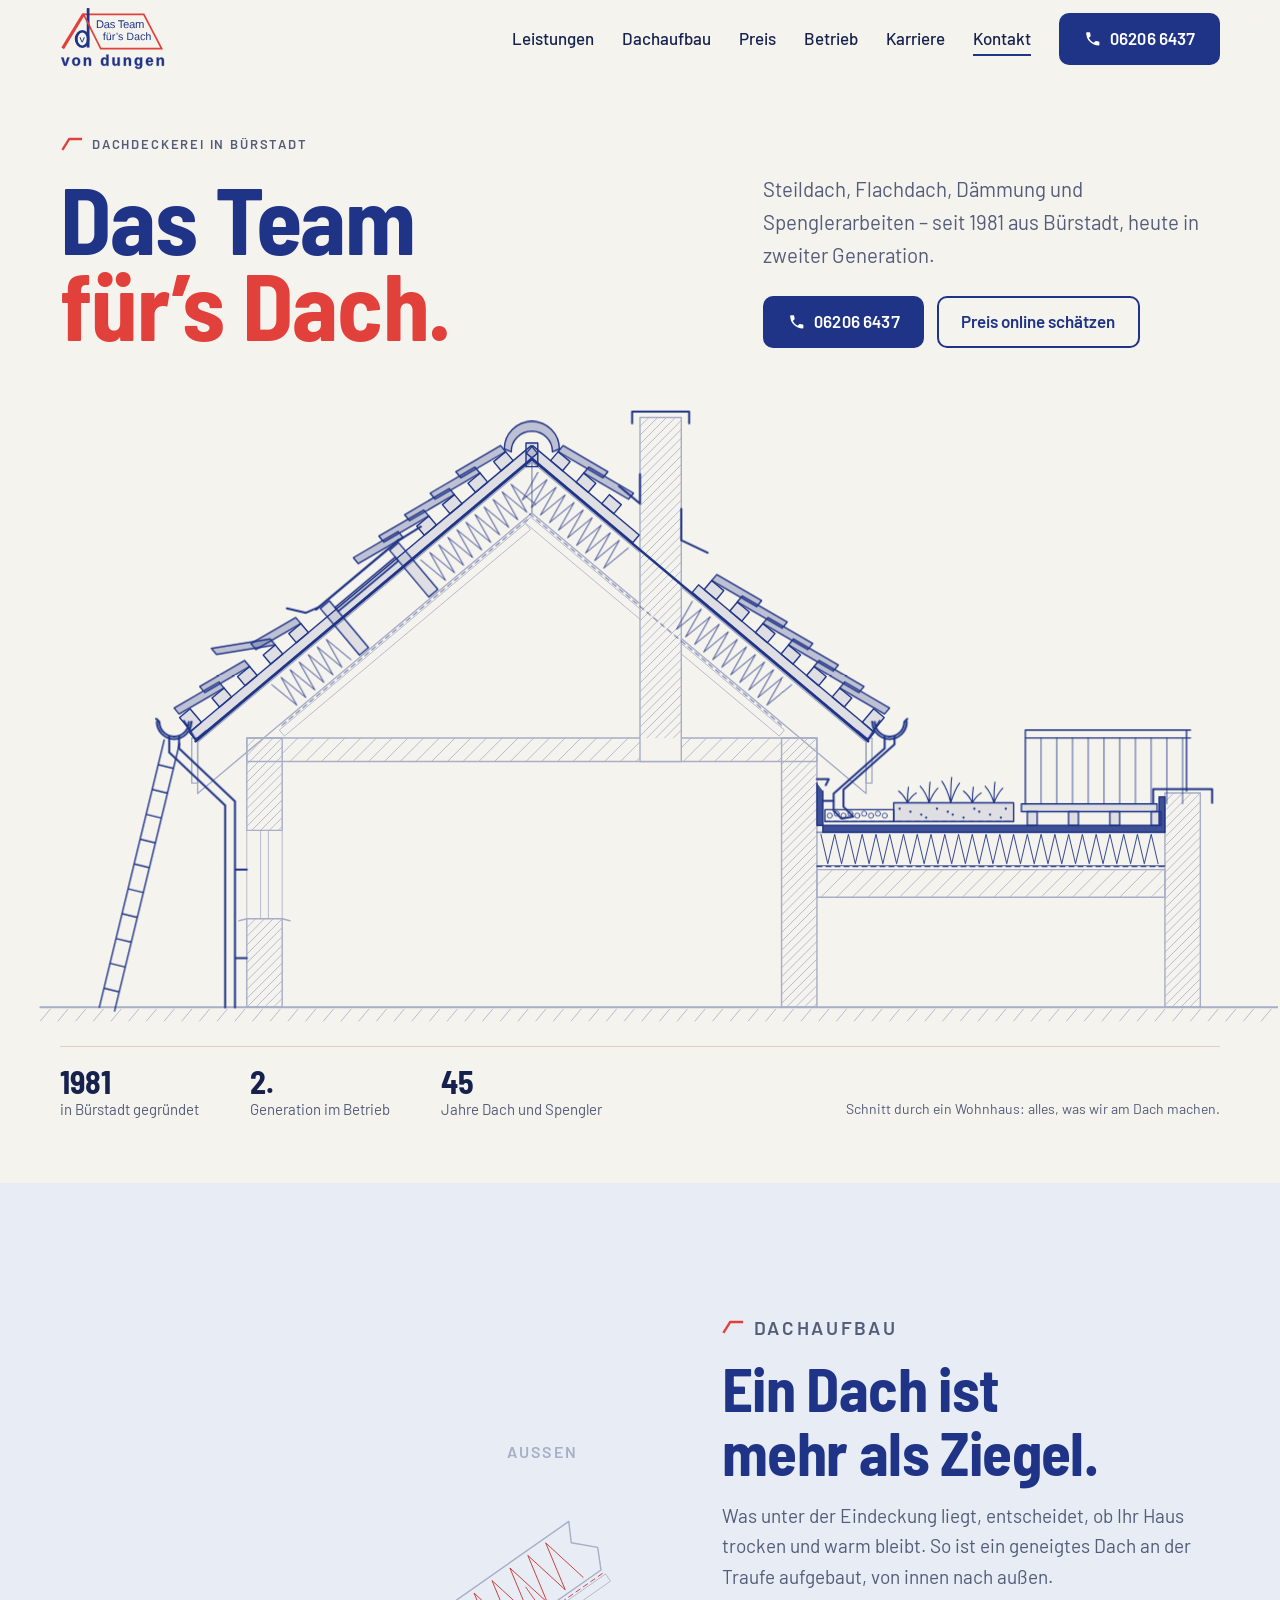
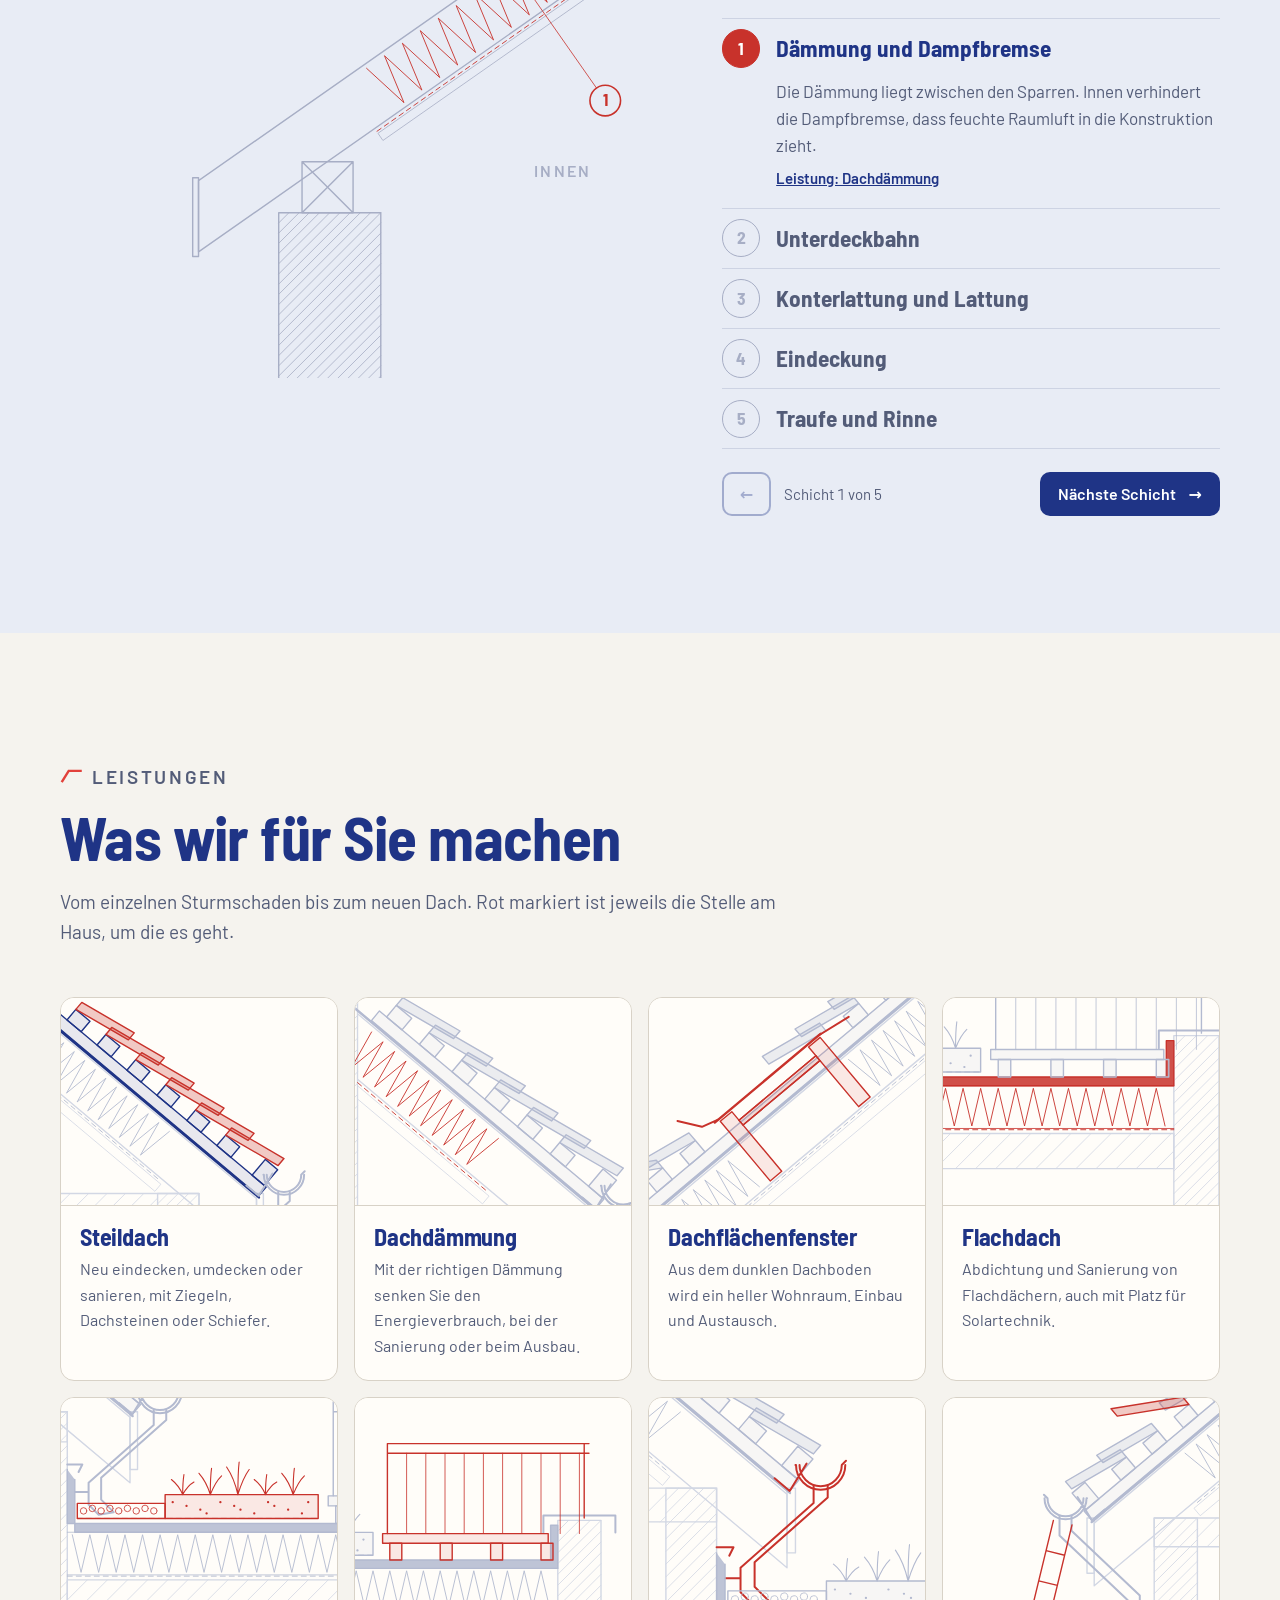
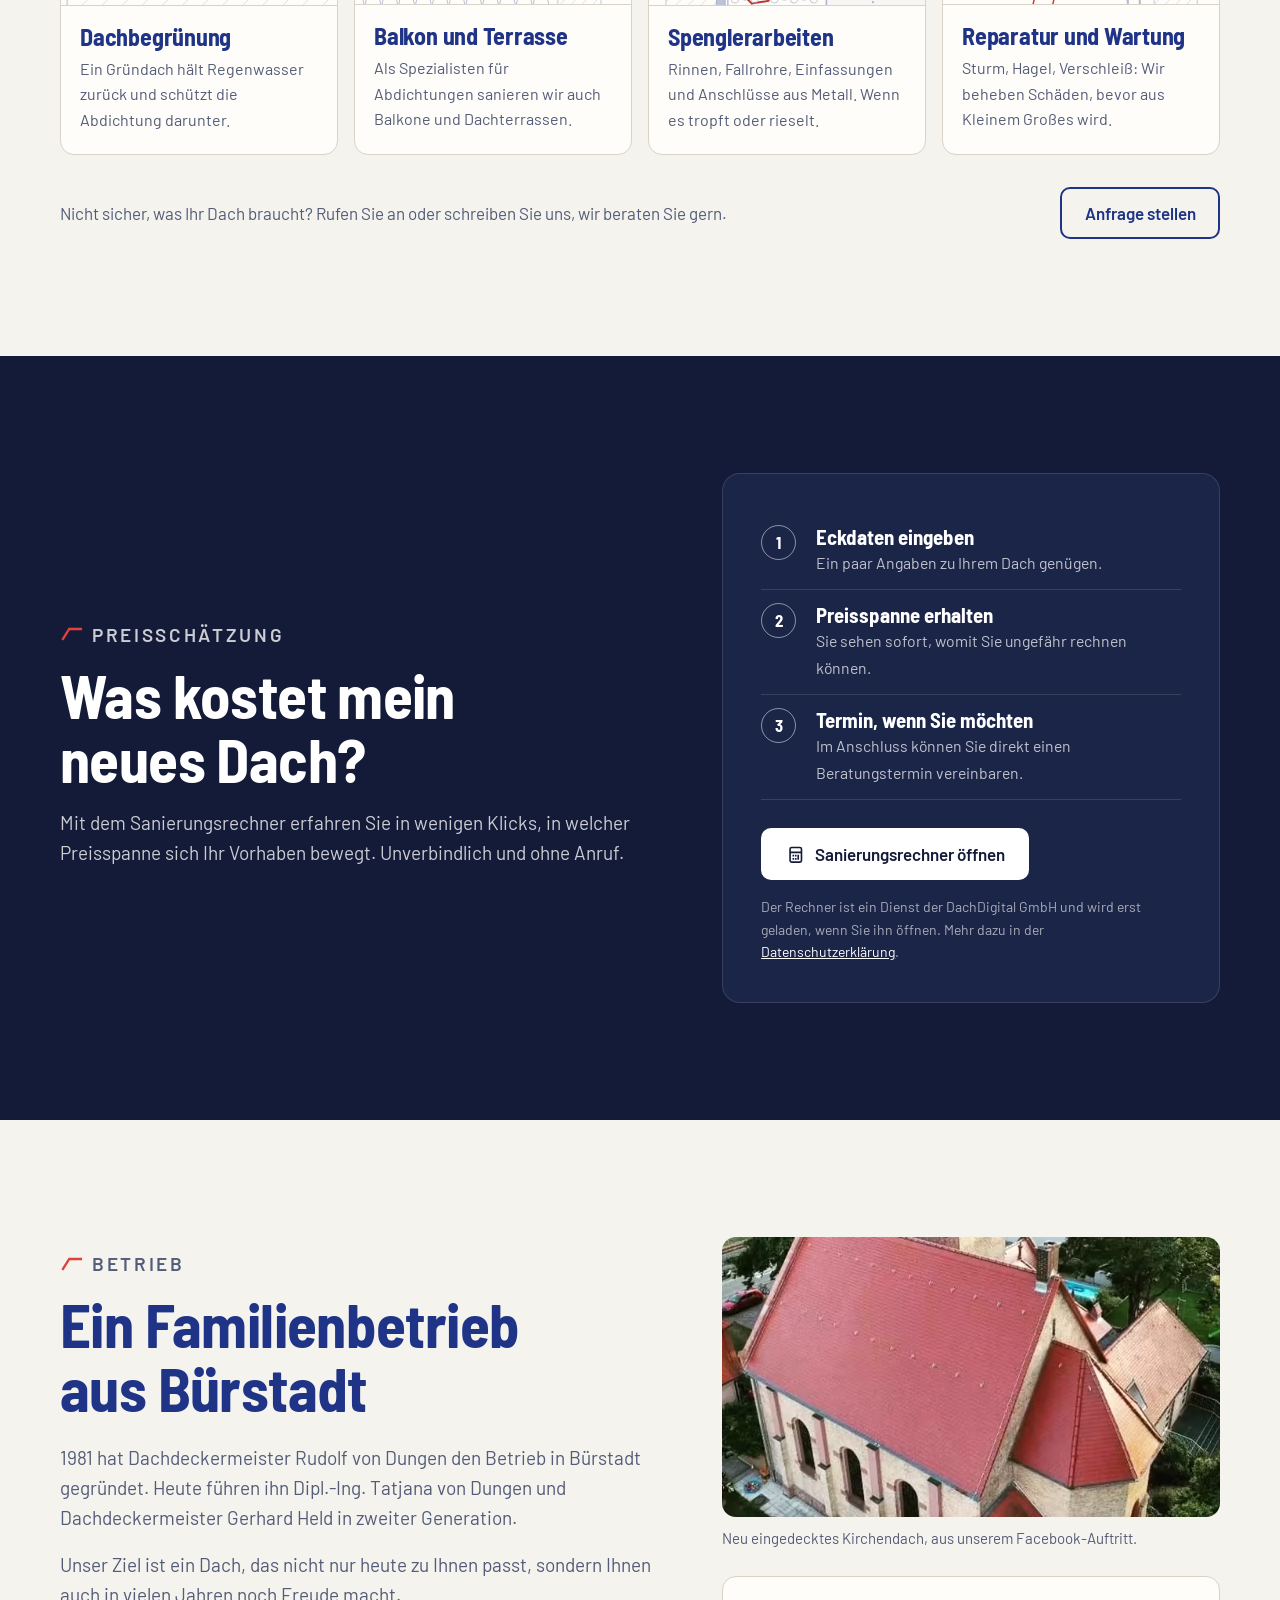
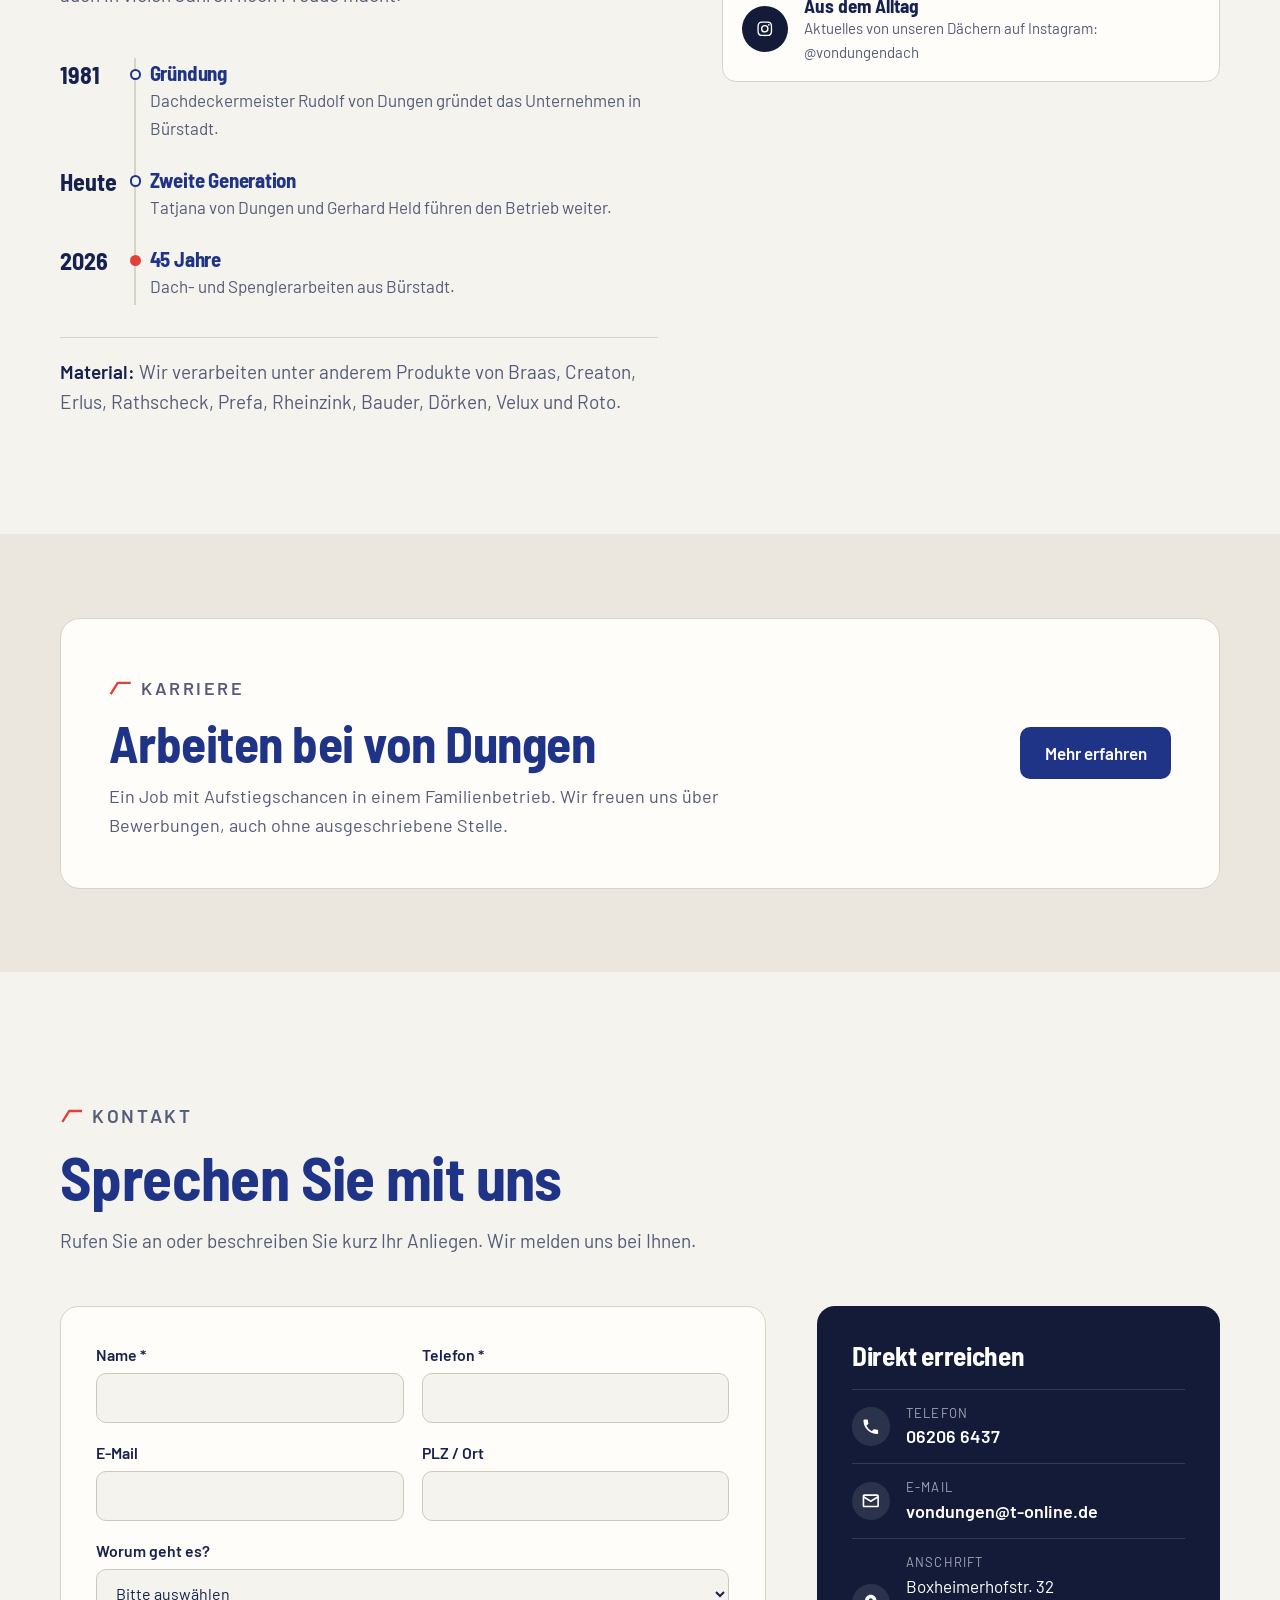
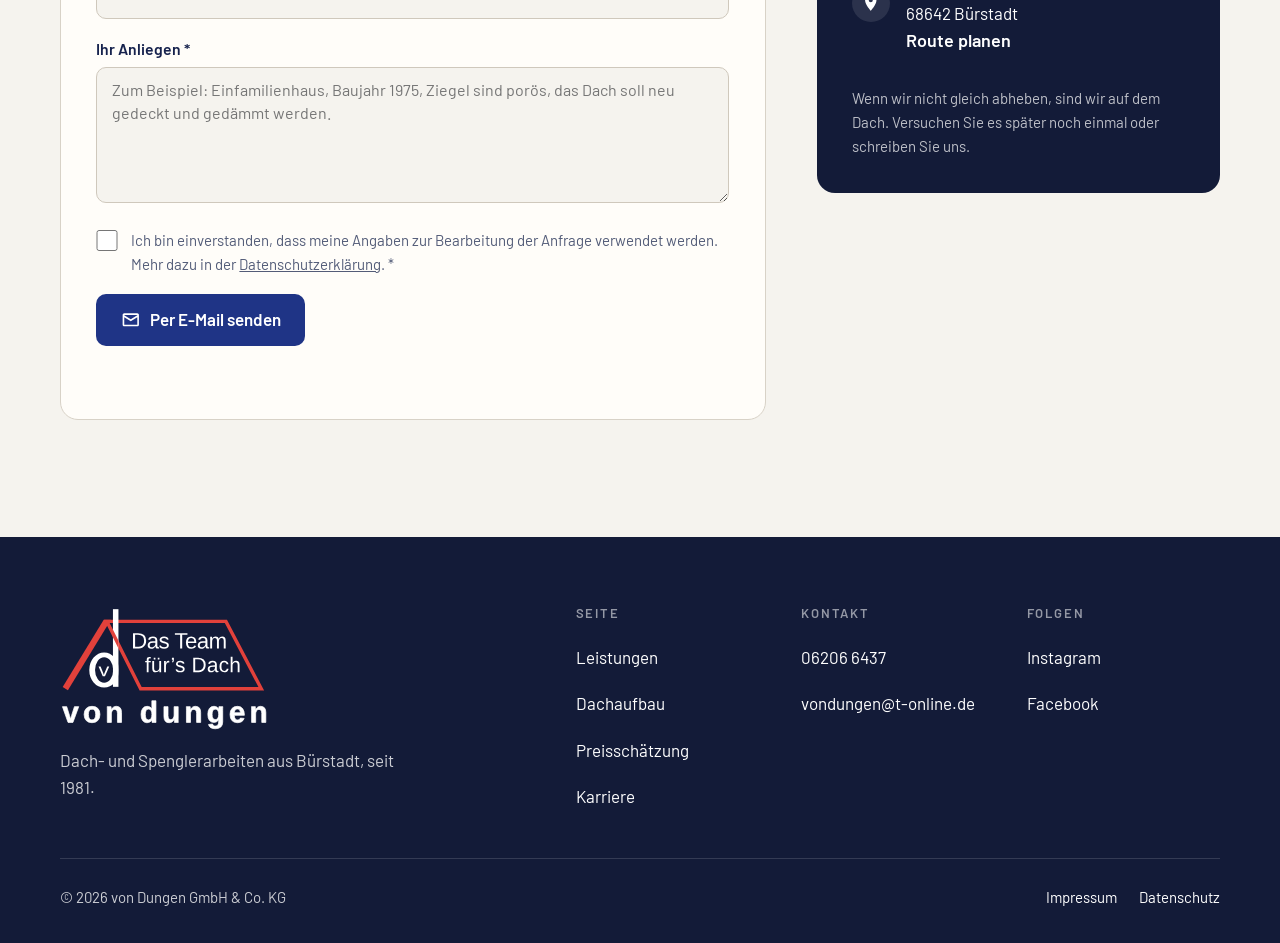
==== commit cc70ef65: "Rinnen und Fallrohre in den Zeichnungen richtig gebaut Bilal: Das Bild zu den Spenglerarbeiten passt" ====
--- a/index.html
+++ b/index.html
@@ -18,7 +18,7 @@
 <!-- TODO Bilal: Beim Umzug og:url und og:image auf https://vondungen-dach.de/ umstellen.
      Bis dahin zeigen sie auf die Vorschau, damit WhatsApp beim Teilen ein Bild zeigt. -->
 <meta property="og:url" content="https://bilal-altu.github.io/von-dungen/" />
-<meta property="og:image" content="https://bilal-altu.github.io/von-dungen/assets/img/og-bild.jpg?v=2" />
+<meta property="og:image" content="https://bilal-altu.github.io/von-dungen/assets/img/og-bild.jpg?v=3" />
 <meta name="twitter:card" content="summary_large_image" />
 <meta name="theme-color" content="#f5f3ee" />
 <link rel="icon" href="favicon.svg" type="image/svg+xml" />
@@ -94,34 +94,34 @@
         <g id="schnitt-inhalt">
 <!-- SCHNITT:START -->
 <g class="schicht schicht--bestand">
-<path class="l l--boden" d="M-70,740 L1190,740"/><path class="l l--fein" d="M-60,742 L-70,754 M-42,742 L-52,754 M-24,742 L-34,754 M-6,742 L-16,754 M12,742 L2,754 M30,742 L20,754 M48,742 L38,754 M66,742 L56,754 M84,742 L74,754 M102,742 L92,754 M120,742 L110,754 M138,742 L128,754 M156,742 L146,754 M174,742 L164,754 M192,742 L182,754 M210,742 L200,754 M228,742 L218,754 M246,742 L236,754 M264,742 L254,754 M282,742 L272,754 M300,742 L290,754 M318,742 L308,754 M336,742 L326,754 M354,742 L344,754 M372,742 L362,754 M390,742 L380,754 M408,742 L398,754 M426,742 L416,754 M444,742 L434,754 M462,742 L452,754 M480,742 L470,754 M498,742 L488,754 M516,742 L506,754 M534,742 L524,754 M552,742 L542,754 M570,742 L560,754 M588,742 L578,754 M606,742 L596,754 M624,742 L614,754 M642,742 L632,754 M660,742 L650,754 M678,742 L668,754 M696,742 L686,754 M714,742 L704,754 M732,742 L722,754 M750,742 L740,754 M768,742 L758,754 M786,742 L776,754 M804,742 L794,754 M822,742 L812,754 M840,742 L830,754 M858,742 L848,754 M876,742 L866,754 M894,742 L884,754 M912,742 L902,754 M930,742 L920,754 M948,742 L938,754 M966,742 L956,754 M984,742 L974,754 M1002,742 L992,754 M1020,742 L1010,754 M1038,742 L1028,754 M1056,742 L1046,754 M1074,742 L1064,754 M1092,742 L1082,754 M1110,742 L1100,754 M1128,742 L1118,754 M1146,742 L1136,754 M1164,742 L1154,754 M1182,742 L1172,754 "/><path class="l" d="M140,466 H176 V560 H140 Z"/><path class="l l--fein" d="M140,475 L149,466 M140,484 L158,466 M140,493 L167,466 M140,502 L176,466 M140,511 L176,475 M140,520 L176,484 M140,529 L176,493 M140,538 L176,502 M140,547 L176,511 M140,556 L176,520 M145,560 L176,529 M154,560 L176,538 M163,560 L176,547 M172,560 L176,556 "/><path class="l" d="M140,650 H176 V740 H140 Z"/><path class="l l--fein" d="M140,659 L149,650 M140,668 L158,650 M140,677 L167,650 M140,686 L176,650 M140,695 L176,659 M140,704 L176,668 M140,713 L176,677 M140,722 L176,686 M140,731 L176,695 M140,740 L176,704 M149,740 L176,713 M158,740 L176,722 M167,740 L176,731 "/><path class="l l--fein" d="M140,560 V650 M176,560 V650 M154,560 V650 M162,560 V650"/><path class="l" d="M132,652 L140,650 M176,650 L184,652"/><path class="l" d="M684,466 H720 V740 H684 Z"/><path class="l l--fein" d="M684,475 L693,466 M684,484 L702,466 M684,493 L711,466 M684,502 L720,466 M684,511 L720,475 M684,520 L720,484 M684,529 L720,493 M684,538 L720,502 M684,547 L720,511 M684,556 L720,520 M684,565 L720,529 M684,574 L720,538 M684,583 L720,547 M684,592 L720,556 M684,601 L720,565 M684,610 L720,574 M684,619 L720,583 M684,628 L720,592 M684,637 L720,601 M684,646 L720,610 M684,655 L720,619 M684,664 L720,628 M684,673 L720,637 M684,682 L720,646 M684,691 L720,655 M684,700 L720,664 M684,709 L720,673 M684,718 L720,682 M684,727 L720,691 M684,736 L720,700 M689,740 L720,709 M698,740 L720,718 M707,740 L720,727 M716,740 L720,736 "/><path class="l" d="M140,466 H720 V490 H140 Z"/><path class="l l--fein" d="M176,482 L192,466 M184,490 L208,466 M200,490 L224,466 M216,490 L240,466 M232,490 L256,466 M248,490 L272,466 M264,490 L288,466 M280,490 L304,466 M296,490 L320,466 M312,490 L336,466 M328,490 L352,466 M344,490 L368,466 M360,490 L384,466 M376,490 L400,466 M392,490 L416,466 M408,490 L432,466 M424,490 L448,466 M440,490 L464,466 M456,490 L480,466 M472,490 L496,466 M488,490 L512,466 M504,490 L528,466 M520,490 L544,466 M536,490 L560,466 M552,490 L576,466 M568,490 L592,466 M584,490 L608,466 M600,490 L624,466 M616,490 L640,466 M632,490 L656,466 M648,490 L672,466 M664,490 L684,470 M680,490 L684,486 "/><path class="l" d="M90,470.3 L430,185 L430,237.2 L90,522.5 Z"/><path class="l" d="M770,470.3 L430,185 L430,237.2 L770,522.5 Z"/><path class="l l--fein" d="M178.6,463.9 L428.6,254.1 L423.4,248 L173.4,457.7 Z"/><path class="l l--fein" d="M681.4,463.9 L423.4,247.4 L428.6,241.2 L686.6,457.7 Z"/><path class="l" d="M1074,522 H1110 V740 H1074 Z"/><path class="l l--fein" d="M1074,531 L1083,522 M1074,540 L1092,522 M1074,549 L1101,522 M1074,558 L1110,522 M1074,567 L1110,531 M1074,576 L1110,540 M1074,585 L1110,549 M1074,594 L1110,558 M1074,603 L1110,567 M1074,612 L1110,576 M1074,621 L1110,585 M1074,630 L1110,594 M1074,639 L1110,603 M1074,648 L1110,612 M1074,657 L1110,621 M1074,666 L1110,630 M1074,675 L1110,639 M1074,684 L1110,648 M1074,693 L1110,657 M1074,702 L1110,666 M1074,711 L1110,675 M1074,720 L1110,684 M1074,729 L1110,693 M1074,738 L1110,702 M1081,740 L1110,711 M1090,740 L1110,720 M1099,740 L1110,729 M1108,740 L1110,738 "/><path class="l" d="M720,600 H1074 V628 H720 Z"/><path class="l l--fein" d="M720,616 L736,600 M724,628 L752,600 M740,628 L768,600 M756,628 L784,600 M772,628 L800,600 M788,628 L816,600 M804,628 L832,600 M820,628 L848,600 M836,628 L864,600 M852,628 L880,600 M868,628 L896,600 M884,628 L912,600 M900,628 L928,600 M916,628 L944,600 M932,628 L960,600 M948,628 L976,600 M964,628 L992,600 M980,628 L1008,600 M996,628 L1024,600 M1012,628 L1040,600 M1028,628 L1056,600 M1044,628 L1072,600 M1060,628 L1074,614 "/><path class="papier" d="M540,140 H582 V490 H540 Z"/><path class="l" d="M540,140 H582 V490 H540 Z"/><path class="l l--fein" d="M540,149 L549,140 M540,158 L558,140 M540,167 L567,140 M540,176 L576,140 M540,185 L582,143 M540,194 L582,152 M540,203 L582,161 M540,212 L582,170 M540,221 L582,179 M540,230 L582,188 M540,239 L582,197 M540,248 L582,206 M540,257 L582,215 M540,266 L582,224 M540,275 L582,233 M540,284 L582,242 M540,293 L582,251 M540,302 L582,260 M540,311 L582,269 M540,320 L582,278 M540,329 L582,287 M540,338 L582,296 M540,347 L582,305 M540,356 L582,314 M540,365 L582,323 M540,374 L582,332 M540,383 L582,341 M540,392 L582,350 M540,401 L582,359 M540,410 L582,368 M540,419 L582,377 M540,428 L582,386 M540,437 L582,395 M540,446 L582,404 M540,455 L582,413 M540,464 L582,422 M547,466 L582,431 M556,466 L582,440 M565,466 L582,449 M574,466 L582,458 "/>
+<path class="l l--boden" d="M-70,740 L1190,740"/><path class="l l--fein" d="M-60,742 L-70,754 M-42,742 L-52,754 M-24,742 L-34,754 M-6,742 L-16,754 M12,742 L2,754 M30,742 L20,754 M48,742 L38,754 M66,742 L56,754 M84,742 L74,754 M102,742 L92,754 M120,742 L110,754 M138,742 L128,754 M156,742 L146,754 M174,742 L164,754 M192,742 L182,754 M210,742 L200,754 M228,742 L218,754 M246,742 L236,754 M264,742 L254,754 M282,742 L272,754 M300,742 L290,754 M318,742 L308,754 M336,742 L326,754 M354,742 L344,754 M372,742 L362,754 M390,742 L380,754 M408,742 L398,754 M426,742 L416,754 M444,742 L434,754 M462,742 L452,754 M480,742 L470,754 M498,742 L488,754 M516,742 L506,754 M534,742 L524,754 M552,742 L542,754 M570,742 L560,754 M588,742 L578,754 M606,742 L596,754 M624,742 L614,754 M642,742 L632,754 M660,742 L650,754 M678,742 L668,754 M696,742 L686,754 M714,742 L704,754 M732,742 L722,754 M750,742 L740,754 M768,742 L758,754 M786,742 L776,754 M804,742 L794,754 M822,742 L812,754 M840,742 L830,754 M858,742 L848,754 M876,742 L866,754 M894,742 L884,754 M912,742 L902,754 M930,742 L920,754 M948,742 L938,754 M966,742 L956,754 M984,742 L974,754 M1002,742 L992,754 M1020,742 L1010,754 M1038,742 L1028,754 M1056,742 L1046,754 M1074,742 L1064,754 M1092,742 L1082,754 M1110,742 L1100,754 M1128,742 L1118,754 M1146,742 L1136,754 M1164,742 L1154,754 M1182,742 L1172,754 "/><path class="l" d="M140,466 H176 V560 H140 Z"/><path class="l l--fein" d="M140,475 L149,466 M140,484 L158,466 M140,493 L167,466 M140,502 L176,466 M140,511 L176,475 M140,520 L176,484 M140,529 L176,493 M140,538 L176,502 M140,547 L176,511 M140,556 L176,520 M145,560 L176,529 M154,560 L176,538 M163,560 L176,547 M172,560 L176,556 "/><path class="l" d="M140,650 H176 V740 H140 Z"/><path class="l l--fein" d="M140,659 L149,650 M140,668 L158,650 M140,677 L167,650 M140,686 L176,650 M140,695 L176,659 M140,704 L176,668 M140,713 L176,677 M140,722 L176,686 M140,731 L176,695 M140,740 L176,704 M149,740 L176,713 M158,740 L176,722 M167,740 L176,731 "/><path class="l l--fein" d="M140,560 V650 M176,560 V650 M154,560 V650 M162,560 V650"/><path class="l" d="M132,652 L140,650 M176,650 L184,652"/><path class="l" d="M684,466 H720 V740 H684 Z"/><path class="l l--fein" d="M684,475 L693,466 M684,484 L702,466 M684,493 L711,466 M684,502 L720,466 M684,511 L720,475 M684,520 L720,484 M684,529 L720,493 M684,538 L720,502 M684,547 L720,511 M684,556 L720,520 M684,565 L720,529 M684,574 L720,538 M684,583 L720,547 M684,592 L720,556 M684,601 L720,565 M684,610 L720,574 M684,619 L720,583 M684,628 L720,592 M684,637 L720,601 M684,646 L720,610 M684,655 L720,619 M684,664 L720,628 M684,673 L720,637 M684,682 L720,646 M684,691 L720,655 M684,700 L720,664 M684,709 L720,673 M684,718 L720,682 M684,727 L720,691 M684,736 L720,700 M689,740 L720,709 M698,740 L720,718 M707,740 L720,727 M716,740 L720,736 "/><path class="l" d="M140,466 H720 V490 H140 Z"/><path class="l l--fein" d="M176,482 L192,466 M184,490 L208,466 M200,490 L224,466 M216,490 L240,466 M232,490 L256,466 M248,490 L272,466 M264,490 L288,466 M280,490 L304,466 M296,490 L320,466 M312,490 L336,466 M328,490 L352,466 M344,490 L368,466 M360,490 L384,466 M376,490 L400,466 M392,490 L416,466 M408,490 L432,466 M424,490 L448,466 M440,490 L464,466 M456,490 L480,466 M472,490 L496,466 M488,490 L512,466 M504,490 L528,466 M520,490 L544,466 M536,490 L560,466 M552,490 L576,466 M568,490 L592,466 M584,490 L608,466 M600,490 L624,466 M616,490 L640,466 M632,490 L656,466 M648,490 L672,466 M664,490 L684,470 M680,490 L684,486 "/><path class="l" d="M90,470.3 L430,185 L430,237.2 L90,522.5 Z"/><path class="l" d="M770,470.3 L430,185 L430,237.2 L770,522.5 Z"/><path class="l" d="M84,466 H90 V512 H84 Z M770,466 H776 V512 H770 Z"/><path class="l l--fein" d="M178.6,463.9 L428.6,254.1 L423.4,248 L173.4,457.7 Z"/><path class="l l--fein" d="M681.4,463.9 L423.4,247.4 L428.6,241.2 L686.6,457.7 Z"/><path class="l" d="M1074,522 H1110 V740 H1074 Z"/><path class="l l--fein" d="M1074,531 L1083,522 M1074,540 L1092,522 M1074,549 L1101,522 M1074,558 L1110,522 M1074,567 L1110,531 M1074,576 L1110,540 M1074,585 L1110,549 M1074,594 L1110,558 M1074,603 L1110,567 M1074,612 L1110,576 M1074,621 L1110,585 M1074,630 L1110,594 M1074,639 L1110,603 M1074,648 L1110,612 M1074,657 L1110,621 M1074,666 L1110,630 M1074,675 L1110,639 M1074,684 L1110,648 M1074,693 L1110,657 M1074,702 L1110,666 M1074,711 L1110,675 M1074,720 L1110,684 M1074,729 L1110,693 M1074,738 L1110,702 M1081,740 L1110,711 M1090,740 L1110,720 M1099,740 L1110,729 M1108,740 L1110,738 "/><path class="l" d="M720,600 H1074 V628 H720 Z"/><path class="l l--fein" d="M720,616 L736,600 M724,628 L752,600 M740,628 L768,600 M756,628 L784,600 M772,628 L800,600 M788,628 L816,600 M804,628 L832,600 M820,628 L848,600 M836,628 L864,600 M852,628 L880,600 M868,628 L896,600 M884,628 L912,600 M900,628 L928,600 M916,628 L944,600 M932,628 L960,600 M948,628 L976,600 M964,628 L992,600 M980,628 L1008,600 M996,628 L1024,600 M1012,628 L1040,600 M1028,628 L1056,600 M1044,628 L1072,600 M1060,628 L1074,614 "/><path class="papier" d="M540,140 H582 V490 H540 Z"/><path class="l" d="M540,140 H582 V490 H540 Z"/><path class="l l--fein" d="M540,149 L549,140 M540,158 L558,140 M540,167 L567,140 M540,176 L576,140 M540,185 L582,143 M540,194 L582,152 M540,203 L582,161 M540,212 L582,170 M540,221 L582,179 M540,230 L582,188 M540,239 L582,197 M540,248 L582,206 M540,257 L582,215 M540,266 L582,224 M540,275 L582,233 M540,284 L582,242 M540,293 L582,251 M540,302 L582,260 M540,311 L582,269 M540,320 L582,278 M540,329 L582,287 M540,338 L582,296 M540,347 L582,305 M540,356 L582,314 M540,365 L582,323 M540,374 L582,332 M540,383 L582,341 M540,392 L582,350 M540,401 L582,359 M540,410 L582,368 M540,419 L582,377 M540,428 L582,386 M540,437 L582,395 M540,446 L582,404 M540,455 L582,413 M540,464 L582,422 M547,466 L582,431 M556,466 L582,440 M565,466 L582,449 M574,466 L582,458 "/>
 </g>
 <g class="schicht schicht--daemmung" style="--i:1">
 <path class="l l--daemm" d="M165.7,412 L190.9,432.6 L174.9,404.3 L200.1,424.9 L184.1,396.6 L209.3,417.2 L193.3,388.8 L218.5,409.5 L202.5,381.1 L227.7,401.8 L211.7,373.4 L236.8,394.1 L220.9,365.7 L246,386.4"/><path class="l l--daemm" d="M317,285 L342.2,305.7 L326.2,277.3 L351.4,298 L335.4,269.6 L360.6,290.3 L344.6,261.9 L369.8,282.5 L353.8,254.2 L379,274.8 L363,246.5 L388.2,267.1 L372.2,238.7 L397.3,259.4 L381.4,231 L406.5,251.7 L390.6,223.3 L415.7,244 L399.8,215.6 L424.9,236.3 L408.9,207.9 L434.1,228.5"/><path class="l l--strich" d="M176,453 L426,243.2"/><path class="l l--daemm" d="M694.3,412 L669.1,432.6 L685.1,404.3 L659.9,424.9 L675.9,396.6 L650.7,417.2 L666.7,388.8 L641.5,409.5 L657.5,381.1 L632.3,401.8 L648.3,373.4 L623.2,394.1 L639.1,365.7 L614,386.4 L629.9,358 L604.8,378.7 L620.7,350.3 L595.6,370.9 L611.6,342.6 L586.4,363.2 L602.4,334.9 L577.2,355.5 L593.2,327.1"/><path class="l l--daemm" d="M528.2,272.7 L503.1,293.3 L519,264.9 L493.9,285.6 L509.9,257.2 L484.7,277.9 L500.7,249.5 L475.5,270.2 L491.5,241.8 L466.3,262.5 L482.3,234.1 L457.1,254.7 L473.1,226.4 L447.9,247 L463.9,218.7 L438.7,239.3 L454.7,211 L429.5,231.6 L445.5,203.2 L420.3,223.9 L436.3,195.5"/><path class="l l--strich" d="M684,453 L426,236.5"/>
 </g>
 <g class="schicht schicht--lattung" style="--i:2">
-<path class="l l--bahn" d="M79.5,476.5 L430,182.4"/><path class="l f" d="M88.1,468 L435.7,176.3 L429.2,168.7 L81.6,460.3 Z"/><path class="l f" d="M86.2,456.5 L98.5,446.2 L90.8,437 L78.5,447.3 Z"/><path class="l f" d="M112.3,434.6 L124.5,424.3 L116.8,415.2 L104.6,425.4 Z"/><path class="l f" d="M138.3,412.8 L150.6,402.5 L142.9,393.3 L130.6,403.6 Z"/><path class="l f" d="M164.4,390.9 L176.6,380.6 L168.9,371.4 L156.7,381.7 Z"/><path class="l f" d="M190.4,369.1 L202.7,358.8 L195,349.6 L182.7,359.9 Z"/><path class="l f" d="M320.6,259.8 L332.9,249.5 L325.2,240.3 L312.9,250.6 Z"/><path class="l f" d="M346.7,237.9 L359,227.7 L351.2,218.5 L339,228.7 Z"/><path class="l f" d="M372.7,216.1 L385,205.8 L377.3,196.6 L365,206.9 Z"/><path class="l f" d="M398.8,194.2 L411,183.9 L403.3,174.8 L391.1,185 Z"/><path class="l l--bahn" d="M780.5,476.5 L430,182.4"/><path class="l f" d="M771.9,468 L593.1,318 L599.5,310.3 L778.4,460.3 Z"/><path class="l f" d="M532.7,267.3 L424.3,176.3 L430.8,168.7 L539.2,259.6 Z"/><path class="l f" d="M773.8,456.5 L761.5,446.2 L769.2,437 L781.5,447.3 Z"/><path class="l f" d="M747.7,434.6 L735.5,424.3 L743.2,415.2 L755.4,425.4 Z"/><path class="l f" d="M721.7,412.8 L709.4,402.5 L717.1,393.3 L729.4,403.6 Z"/><path class="l f" d="M695.6,390.9 L683.4,380.6 L691.1,371.4 L703.3,381.7 Z"/><path class="l f" d="M669.6,369.1 L657.3,358.8 L665,349.6 L677.3,359.9 Z"/><path class="l f" d="M643.5,347.2 L631.3,336.9 L639,327.7 L651.2,338 Z"/><path class="l f" d="M617.5,325.4 L605.2,315.1 L612.9,305.9 L625.2,316.2 Z"/><path class="l f" d="M513.3,237.9 L501,227.7 L508.8,218.5 L521,228.7 Z"/><path class="l f" d="M487.3,216.1 L475,205.8 L482.7,196.6 L495,206.9 Z"/><path class="l f" d="M461.2,194.2 L449,183.9 L456.7,174.8 L468.9,185 Z"/><path class="l f" d="M424,166 H436 V190 H424 Z"/>
+<path class="l l--bahn" d="M87.9,469.4 L430,182.4"/><path class="l f" d="M83.2,459.1 L93.9,450.1 L82.3,436.3 L71.6,445.3 Z"/><path class="l f" d="M88.1,468 L435.7,176.3 L429.2,168.7 L81.6,460.3 Z"/><path class="l f" d="M112.3,434.6 L124.5,424.3 L116.8,415.2 L104.6,425.4 Z"/><path class="l f" d="M138.3,412.8 L150.6,402.5 L142.9,393.3 L130.6,403.6 Z"/><path class="l f" d="M164.4,390.9 L176.6,380.6 L168.9,371.4 L156.7,381.7 Z"/><path class="l f" d="M190.4,369.1 L202.7,358.8 L195,349.6 L182.7,359.9 Z"/><path class="l f" d="M320.6,259.8 L332.9,249.5 L325.2,240.3 L312.9,250.6 Z"/><path class="l f" d="M346.7,237.9 L359,227.7 L351.2,218.5 L339,228.7 Z"/><path class="l f" d="M372.7,216.1 L385,205.8 L377.3,196.6 L365,206.9 Z"/><path class="l f" d="M398.8,194.2 L411,183.9 L403.3,174.8 L391.1,185 Z"/><path class="l l--bahn" d="M772.1,469.4 L430,182.4"/><path class="l f" d="M776.8,459.1 L766.1,450.1 L777.7,436.3 L788.4,445.3 Z"/><path class="l f" d="M771.9,468 L593.1,318 L599.5,310.3 L778.4,460.3 Z"/><path class="l f" d="M532.7,267.3 L424.3,176.3 L430.8,168.7 L539.2,259.6 Z"/><path class="l f" d="M747.7,434.6 L735.5,424.3 L743.2,415.2 L755.4,425.4 Z"/><path class="l f" d="M721.7,412.8 L709.4,402.5 L717.1,393.3 L729.4,403.6 Z"/><path class="l f" d="M695.6,390.9 L683.4,380.6 L691.1,371.4 L703.3,381.7 Z"/><path class="l f" d="M669.6,369.1 L657.3,358.8 L665,349.6 L677.3,359.9 Z"/><path class="l f" d="M643.5,347.2 L631.3,336.9 L639,327.7 L651.2,338 Z"/><path class="l f" d="M617.5,325.4 L605.2,315.1 L612.9,305.9 L625.2,316.2 Z"/><path class="l f" d="M513.3,237.9 L501,227.7 L508.8,218.5 L521,228.7 Z"/><path class="l f" d="M487.3,216.1 L475,205.8 L482.7,196.6 L495,206.9 Z"/><path class="l f" d="M461.2,194.2 L449,183.9 L456.7,174.8 L468.9,185 Z"/><path class="l f" d="M424,166 H436 V190 H424 Z"/>
 </g>
 <g class="schicht schicht--ziegel" style="--i:3">
-<path class="l f f--ziegel" d="M90.8,437 L85.6,430.9 L40,457.4 L45.2,463.5 Z"/><path class="l f f--ziegel" d="M116.8,415.2 L111.7,409 L66.1,435.6 L71.2,441.7 Z"/><path class="l f f--ziegel" d="M168.9,371.4 L163.8,365.3 L118.2,391.8 L123.3,398 Z"/><path class="l f f--ziegel" d="M195,349.6 L189.8,343.5 L144.2,370 L149.3,376.1 Z"/><path class="l f f--ziegel" d="M299.1,262.2 L294,256 L248.4,282.6 L253.5,288.7 Z"/><path class="l f f--ziegel" d="M325.2,240.3 L320.1,234.2 L274.4,260.7 L279.6,266.8 Z"/><path class="l f f--ziegel" d="M351.2,218.5 L346.1,212.3 L300.5,238.9 L305.6,245 Z"/><path class="l f f--ziegel" d="M377.3,196.6 L372.1,190.5 L326.5,217 L331.7,223.1 Z"/><path class="l f f--ziegel" d="M403.3,174.8 L398.2,168.6 L352.6,195.2 L357.7,201.3 Z"/><path class="l f f--ziegel" d="M769.2,437 L774.4,430.9 L820,457.4 L814.8,463.5 Z"/><path class="l f f--ziegel" d="M743.2,415.2 L748.3,409 L793.9,435.6 L788.8,441.7 Z"/><path class="l f f--ziegel" d="M717.1,393.3 L722.3,387.2 L767.9,413.7 L762.7,419.8 Z"/><path class="l f f--ziegel" d="M691.1,371.4 L696.2,365.3 L741.8,391.8 L736.7,398 Z"/><path class="l f f--ziegel" d="M665,349.6 L670.2,343.5 L715.8,370 L710.7,376.1 Z"/><path class="l f f--ziegel" d="M639,327.7 L644.1,321.6 L689.8,348.1 L684.6,354.3 Z"/><path class="l f f--ziegel" d="M612.9,305.9 L618.1,299.8 L663.7,326.3 L658.6,332.4 Z"/><path class="l f f--ziegel" d="M482.7,196.6 L487.9,190.5 L533.5,217 L528.3,223.1 Z"/><path class="l f f--ziegel" d="M456.7,174.8 L461.8,168.6 L507.4,195.2 L502.3,201.3 Z"/><path class="l f f--ziegel" d="M402,172 A28,28 0 0 1 458,172 L451,175 A21,21 0 0 0 409,175 Z"/>
+<path class="l f f--ziegel" d="M116.8,415.2 L111.7,409 L66.1,435.6 L71.2,441.7 Z"/><path class="l f f--ziegel" d="M142.9,393.3 L137.7,387.2 L92.1,413.7 L97.3,419.8 Z"/><path class="l f f--ziegel" d="M195,349.6 L189.8,343.5 L144.2,370 L149.3,376.1 Z"/><path class="l f f--ziegel" d="M299.1,262.2 L294,256 L248.4,282.6 L253.5,288.7 Z"/><path class="l f f--ziegel" d="M325.2,240.3 L320.1,234.2 L274.4,260.7 L279.6,266.8 Z"/><path class="l f f--ziegel" d="M351.2,218.5 L346.1,212.3 L300.5,238.9 L305.6,245 Z"/><path class="l f f--ziegel" d="M377.3,196.6 L372.1,190.5 L326.5,217 L331.7,223.1 Z"/><path class="l f f--ziegel" d="M403.3,174.8 L398.2,168.6 L352.6,195.2 L357.7,201.3 Z"/><path class="l f f--ziegel" d="M743.2,415.2 L748.3,409 L793.9,435.6 L788.8,441.7 Z"/><path class="l f f--ziegel" d="M717.1,393.3 L722.3,387.2 L767.9,413.7 L762.7,419.8 Z"/><path class="l f f--ziegel" d="M691.1,371.4 L696.2,365.3 L741.8,391.8 L736.7,398 Z"/><path class="l f f--ziegel" d="M665,349.6 L670.2,343.5 L715.8,370 L710.7,376.1 Z"/><path class="l f f--ziegel" d="M639,327.7 L644.1,321.6 L689.8,348.1 L684.6,354.3 Z"/><path class="l f f--ziegel" d="M612.9,305.9 L618.1,299.8 L663.7,326.3 L658.6,332.4 Z"/><path class="l f f--ziegel" d="M482.7,196.6 L487.9,190.5 L533.5,217 L528.3,223.1 Z"/><path class="l f f--ziegel" d="M456.7,174.8 L461.8,168.6 L507.4,195.2 L502.3,201.3 Z"/><path class="l f f--ziegel" d="M402,172 A28,28 0 0 1 458,172 L451,175 A21,21 0 0 0 409,175 Z"/>
 </g>
 <g class="schicht schicht--fenster" style="--i:4">
 <path class="l f" d="M254.6,381.8 L263.8,374.1 L224,326.6 L214.8,334.3 Z"/><path class="l f" d="M325.1,322.6 L334.3,314.9 L294.4,267.4 L285.2,275.1 Z"/><path class="l" d="M233,337.3 L294.2,285.9 M229.7,333.5 L291,282"/><path class="l l--bahn" d="M210.4,335.3 L294.7,264.6"/><path class="l l--blech" d="M213.5,332.8 L200.2,338.7 L180.7,334.1"/><path class="l l--blech" d="M293.1,265.9 L317.2,251"/><path class="l f f--glas" d="M233,337.3 L294.2,285.9 L291,282 L229.7,333.5 Z"/>
 </g>
 <g class="schicht schicht--spengler" style="--i:5">
-<path class="l l--blech" d="M16.3,486.4 A15,15 0 0 0 46.3,486.4 M92.7,464.1 L75.8,478.3 L25.3,482.4 M16.3,486.4 L94.9,479.2"/><path class="l l--blech" d="M26.3,501.4 V517.4 L118,571.4 V740 M36.3,501.4 V513.4 L128,567.4 V740"/><path class="l l--blech" d="M813.7,486.4 A15,15 0 0 0 843.7,486.4 M767.3,464.1 L784.2,478.3 L834.7,482.4 M843.7,486.4 L765.1,479.2"/><path class="l l--blech" d="M823.7,501.4 V523.4 l12,10 M833.7,501.4 V519.4 l12,10"/><path class="l l--blech" d="M532,146 V134 H590 V146"/><path class="l l--blech" d="M540,197.7 V227.7 L518.6,209.7"/><path class="l l--blech" d="M582,232.9 V264.9 L608.8,277.6"/><path class="l l--blech" d="M1062,532 V518 H1122 V532"/><path class="l l--blech" d="M720,512 h14 l-4,6"/>
+<path class="l l--blech" d="M51.1,449.6 A15,15 0 0 0 81.1,449.6 M51.1,449.6 l-3,-3 M98.8,459 L88.1,468 L76.1,448.6 M48.6,449.6 A17.5,17.5 0 0 0 83.6,449.6 L84,449.6"/><path class="l l--blech" d="M61.1,464.6 V480.6 L118,534.6 V740 M71.1,464.6 V476.6 L128,530.6 V740 M128,600 H140 M128,690 H140"/><path class="l l--blech" d="M778.9,449.6 A15,15 0 0 0 808.9,449.6 M808.9,449.6 l3,-3 M761.2,459 L771.9,468 L783.9,448.6 M811.4,449.6 A17.5,17.5 0 0 1 776.4,449.6 L776,449.6"/><path class="l l--blech" d="M788.9,464.6 V476.6 L737,522.6 V540 L745,548 M798.9,464.6 V472.6 L747,518.6 V536 L757,546 M745,548 L757,546 M726,530 H737"/><path class="l l--blech" d="M532,146 V134 H590 V146"/><path class="l l--blech" d="M540,197.7 V227.7 L518.6,209.7"/><path class="l l--blech" d="M582,232.9 V264.9 L608.8,277.6"/><path class="l l--blech" d="M1062,532 V518 H1122 V532"/><path class="l l--blech" d="M720,508 h12 l-3,6"/>
 </g>
 <g class="schicht schicht--flach" style="--i:6">
 <path class="l l--strich" d="M720,597 H1074"/><path class="l l--daemm" d="M724,564 L731,594 L738,564 L745,594 L752,564 L759,594 L766,564 L773,594 L780,564 L787,594 L794,564 L801,594 L808,564 L815,594 L822,564 L829,594 L836,564 L843,594 L850,564 L857,594 L864,564 L871,594 L878,564 L885,594 L892,564 L899,594 L906,564 L913,594 L920,564 L927,594 L934,564 L941,594 L948,564 L955,594 L962,564 L969,594 L976,564 L983,594 L990,564 L997,594 L1004,564 L1011,594 L1018,564 L1025,594 L1032,564 L1039,594 L1046,564 L1053,594 L1060,564 L1067,594"/><path class="l l--fein" d="M720,562 H1074 M720,596 H1074"/><path class="l f f--voll" d="M720,512 V555 H1068 V526 H1074 V562 H726 V520"/>
 </g>
 <g class="schicht schicht--gruen" style="--i:7">
-<path class="l l--strich" d="M730,551 H920"/><path class="l f" d="M730,532 H920 V551 H730 Z"/><path class="l l--punkt" d="M736,538 h0.1 M747,541 h0.1 M758,544 h0.1 M763,547 h0.1 M774,538 h0.1 M785,541 h0.1 M790,544 h0.1 M801,547 h0.1 M812,538 h0.1 M817,541 h0.1 M828,544 h0.1 M839,547 h0.1 M844,538 h0.1 M855,541 h0.1 M866,544 h0.1 M871,547 h0.1 M882,538 h0.1 M893,541 h0.1 M898,544 h0.1 M909,547 h0.1 "/><path class="l l--pflanze" d="M742,532 q-3,-7.199999999999999 -9,-12 M742,532 q0,-9.600000000000001 1,-16 M742,532 q4,-7.199999999999999 9,-10 M764,532 q-3,-10.2 -9,-17 M764,532 q0,-13.600000000000001 1,-21 M764,532 q4,-10.2 9,-15 M786,532 q-3,-13.2 -9,-22 M786,532 q0,-17.6 1,-26 M786,532 q4,-13.2 9,-20 M808,532 q-3,-7.199999999999999 -9,-12 M808,532 q0,-9.600000000000001 1,-16 M808,532 q4,-7.199999999999999 9,-10 M830,532 q-3,-10.2 -9,-17 M830,532 q0,-13.600000000000001 1,-21 M830,532 q4,-10.2 9,-15 M852,532 q-3,-13.2 -9,-22 M852,532 q0,-17.6 1,-26 M852,532 q4,-13.2 9,-20 M874,532 q-3,-7.199999999999999 -9,-12 M874,532 q0,-9.600000000000001 1,-16 M874,532 q4,-7.199999999999999 9,-10 M896,532 q-3,-10.2 -9,-17 M896,532 q0,-13.600000000000001 1,-21 M896,532 q4,-10.2 9,-15 "/>
+<path class="l l--strich" d="M728,551 H920"/><path class="l" d="M728,539 H798 V551 H728 Z"/><path class="l l--fein" d="M735.6,545 a2.6,2.6 0 1,0 -5.2,0 a2.6,2.6 0 1,0 5.2,0 M742.6,543 a2.6,2.6 0 1,0 -5.2,0 a2.6,2.6 0 1,0 5.2,0 M749.6,545 a2.6,2.6 0 1,0 -5.2,0 a2.6,2.6 0 1,0 5.2,0 M756.6,543 a2.6,2.6 0 1,0 -5.2,0 a2.6,2.6 0 1,0 5.2,0 M763.6,545 a2.6,2.6 0 1,0 -5.2,0 a2.6,2.6 0 1,0 5.2,0 M770.6,543 a2.6,2.6 0 1,0 -5.2,0 a2.6,2.6 0 1,0 5.2,0 M777.6,545 a2.6,2.6 0 1,0 -5.2,0 a2.6,2.6 0 1,0 5.2,0 M784.6,543 a2.6,2.6 0 1,0 -5.2,0 a2.6,2.6 0 1,0 5.2,0 M791.6,545 a2.6,2.6 0 1,0 -5.2,0 a2.6,2.6 0 1,0 5.2,0 "/><path class="l f" d="M798,532 H920 V551 H798 Z"/><path class="l l--punkt" d="M804,538 h0.1 M815,541 h0.1 M826,544 h0.1 M831,547 h0.1 M842,538 h0.1 M853,541 h0.1 M858,544 h0.1 M869,547 h0.1 M880,538 h0.1 M885,541 h0.1 M896,544 h0.1 M907,547 h0.1 M912,538 h0.1 "/><path class="l l--pflanze" d="M812,532 q-3,-7.199999999999999 -9,-12 M812,532 q0,-9.600000000000001 1,-16 M812,532 q4,-7.199999999999999 9,-10 M834,532 q-3,-10.2 -9,-17 M834,532 q0,-13.600000000000001 1,-21 M834,532 q4,-10.2 9,-15 M856,532 q-3,-13.2 -9,-22 M856,532 q0,-17.6 1,-26 M856,532 q4,-13.2 9,-20 M878,532 q-3,-7.199999999999999 -9,-12 M878,532 q0,-9.600000000000001 1,-16 M878,532 q4,-7.199999999999999 9,-10 M900,532 q-3,-10.2 -9,-17 M900,532 q0,-13.600000000000001 1,-21 M900,532 q4,-10.2 9,-15 "/>
 </g>
 <g class="schicht schicht--terrasse" style="--i:8">
 <path class="l f" d="M934,541 h10 v14 h-10 Z"/><path class="l f" d="M976,541 h10 v14 h-10 Z"/><path class="l f" d="M1018,541 h10 v14 h-10 Z"/><path class="l f" d="M1060,541 h10 v14 h-10 Z"/><path class="l f" d="M928,533 H1066 V541 H928 Z"/><path class="l" d="M932,458 H1100 M932,466 H1100 M932,458 V533 M1096,458 V520"/><path class="l l--fein" d="M948,466 V533 M964,466 V533 M980,466 V533 M996,466 V533 M1012,466 V533 M1028,466 V533 M1044,466 V533 M1060,466 V533 M1076,466 V533 M1092,466 V533 "/>
 </g>
 <g class="schicht schicht--wartung" style="--i:9">
-<path class="l f f--ziegel" d="M142.9,393.3 L137.7,387.2 L78,396.8 L83.1,403 Z"/><path class="l" d="M-30,740 L34,474 M-14.4,743.7 L49.6,477.7 M-25.3,720.6 l15.6,3.7 M-19.2,695.3 l15.6,3.7 M-13.2,670 l15.6,3.7 M-7.1,644.7 l15.6,3.7 M-1,619.4 l15.6,3.7 M5.1,594.2 l15.6,3.7 M11.2,568.9 l15.6,3.7 M17.3,543.6 l15.6,3.7 M23.3,518.3 l15.6,3.7 M29.4,493 l15.6,3.7"/>
+<path class="l f f--ziegel" d="M168.9,371.4 L163.8,365.3 L104,375 L109.2,381.1 Z"/><path class="l" d="M-10,740 L56,468 M5.5,743.8 L71.5,471.8 M-5.3,720.6 l15.5,3.8 M0.8,695.3 l15.5,3.8 M7,670 l15.5,3.8 M13.1,644.8 l15.5,3.8 M19.2,619.5 l15.5,3.8 M25.4,594.2 l15.5,3.8 M31.5,569 l15.5,3.8 M37.6,543.7 l15.5,3.8 M43.8,518.4 l15.5,3.8 M49.9,493.2 l15.5,3.8"/>
 </g>
 <!-- SCHNITT:ENDE -->
         </g>
@@ -156,16 +156,16 @@
 <path class="l l--daemm" d="M420.5,315.9 L471.8,363 L445.1,298.7 L496.4,345.8 L469.6,281.5 L520.9,328.6 L494.2,264.3 L545.5,311.4 L518.8,247.1 L570.1,294.2 L543.4,229.9 L594.7,277 L567.9,212.7 L619.2,259.8 L592.5,195.5 L643.8,242.6 L617.1,178.3 L668.4,225.4 L641.7,161.1 L693,208.2 L666.2,143.9 L717.5,191"/><path class="l l--strich" d="M434.8,402.3 L746.6,184"/><path class="l l--fein" d="M638.9,204.5 L747.9,360.1"/><circle class="nummer__kreis" cx="747.9" cy="360.1" r="21"/><text class="nummer__text" x="747.9" y="367.1">1</text>
 </g>
 <g class="schicht traufe-2">
-<path class="l l--bahn" d="M155.5,490.5 L696.2,111.9"/><path class="l l--fein" d="M352.1,352.8 L244.9,199.6"/><circle class="nummer__kreis" cx="244.9" cy="199.6" r="21"/><text class="nummer__text" x="244.9" y="206.6">2</text>
+<path class="l l--bahn" d="M188.3,467.5 L696.2,111.9"/><path class="l l--fein" d="M352.1,352.8 L244.9,199.6"/><circle class="nummer__kreis" cx="244.9" cy="199.6" r="21"/><text class="nummer__text" x="244.9" y="206.6">2</text>
 </g>
 <g class="schicht traufe-3">
 <path class="l f" d="M193.7,461.3 L690.1,113.7 L676.3,94.1 L179.9,441.7 Z"/><path class="l f" d="M282.3,370 L310.2,350.5 L296.4,330.8 L268.5,350.3 Z"/><path class="l f" d="M368.3,309.7 L396.2,290.2 L382.4,270.6 L354.6,290.1 Z"/><path class="l f" d="M454.3,249.5 L482.2,230 L468.4,210.3 L440.6,229.8 Z"/><path class="l f" d="M540.3,189.3 L568.2,169.8 L554.4,150.1 L526.6,169.6 Z"/><path class="l f" d="M626.4,129.1 L654.2,109.6 L640.4,89.9 L612.6,109.4 Z"/><path class="l f" d="M179.9,441.7 L214.3,417.6 L194.2,388.9 L159.8,413 Z"/><path class="l l--fein" d="M185.5,467.1 L171.7,447.4"/><path class="l l--fein" d="M461.4,229.9 L375.9,107.9"/><circle class="nummer__kreis" cx="375.9" cy="107.9" r="21"/><text class="nummer__text" x="375.9" y="114.9">3</text>
 </g>
 <g class="schicht traufe-4">
-<path class="l f f--ziegel" d="M298.9,329.1 L288.5,314.3 L169.5,374.5 L179.8,389.2 L186.4,384.6 L191,391.2 Z"/><path class="l f f--ziegel" d="M384.9,268.9 L374.5,254.1 L255.5,314.3 L265.8,329 L272.4,324.4 L277,331 Z"/><path class="l f f--ziegel" d="M470.9,208.6 L460.6,193.9 L341.5,254 L351.9,268.8 L358.4,264.2 L363,270.7 Z"/><path class="l f f--ziegel" d="M556.9,148.4 L546.6,133.7 L427.5,193.8 L437.9,208.5 L444.4,204 L449,210.5 Z"/><path class="l f f--ziegel" d="M642.9,88.2 L632.6,73.4 L513.5,133.6 L523.9,148.3 L530.4,143.7 L535,150.3 Z"/><path class="l f f--ziegel" d="M200.8,384.3 L190.5,369.6 L87.6,431.8 L97.9,446.6 Z"/><path class="l l--fein" d="M537.1,146.4 L466,44.8"/><circle class="nummer__kreis" cx="466" cy="44.8" r="21"/><text class="nummer__text" x="466" y="51.8">4</text>
+<path class="l f f--ziegel" d="M298.9,329.1 L288.5,314.3 L169.5,374.5 L179.8,389.2 L186.4,384.6 L191,391.2 Z"/><path class="l f f--ziegel" d="M384.9,268.9 L374.5,254.1 L255.5,314.3 L265.8,329 L272.4,324.4 L277,331 Z"/><path class="l f f--ziegel" d="M470.9,208.6 L460.6,193.9 L341.5,254 L351.9,268.8 L358.4,264.2 L363,270.7 Z"/><path class="l f f--ziegel" d="M556.9,148.4 L546.6,133.7 L427.5,193.8 L437.9,208.5 L444.4,204 L449,210.5 Z"/><path class="l f f--ziegel" d="M642.9,88.2 L632.6,73.4 L513.5,133.6 L523.9,148.3 L530.4,143.7 L535,150.3 Z"/><path class="l f f--ziegel" d="M200.8,384.3 L190.5,369.6 L133.5,399.7 L143.8,414.5 Z"/><path class="l l--fein" d="M537.1,146.4 L466,44.8"/><circle class="nummer__kreis" cx="466" cy="44.8" r="21"/><text class="nummer__text" x="466" y="51.8">4</text>
 </g>
 <g class="schicht traufe-5">
-<path class="l l--blech" d="M64.2,507.9 A42,42 0 0 0 148.2,507.9 M58.2,503.9 l6,4"/><path class="l l--blech" d="M212.3,449.5 L163.1,483.9 L124.2,495.9"/><path class="l l--blech" d="M148.2,507.9 L148.2,481.9 L60,477.9"/><path class="l l--blech" d="M94.2,547.9 V657.9 M118.2,547.9 V657.9"/><path class="l l--fein" d="M68.2,523.9 L36.2,617.9"/><circle class="nummer__kreis" cx="36.2" cy="617.9" r="21"/><text class="nummer__text" x="36.2" y="624.9">5</text>
+<path class="l l--blech" d="M99,472 A40,40 0 0 0 179,472 M99,472 l-5,-4"/><path class="l l--blech" d="M212.3,449.5 L187.7,466.7 L167,478"/><path class="l l--blech" d="M95,472 A44,44 0 0 0 183,472 H182 V490"/><path class="l l--blech" d="M127,510 V622 M151,510 V622"/><path class="l l--fein" d="M103,488 L69,582"/><circle class="nummer__kreis" cx="69" cy="582" r="21"/><text class="nummer__text" x="69" y="589">5</text>
 </g>
 <!-- TRAUFE:ENDE -->
         </svg>
@@ -322,14 +322,14 @@
         </div>
       </li>
       <li class="leistung leistung--spengler reveal">
-        <div class="leistung__bild"><svg class="zeichnung" viewBox="714 398 220 165" aria-hidden="true" preserveAspectRatio="xMidYMid slice"><use href="#schnitt-inhalt"/></svg></div>
+        <div class="leistung__bild"><svg class="zeichnung" viewBox="672 402 196 147" aria-hidden="true" preserveAspectRatio="xMidYMid slice"><use href="#schnitt-inhalt"/></svg></div>
         <div class="leistung__text">
           <h3>Spenglerarbeiten</h3>
           <p>Rinnen, Fallrohre, Einfassungen und Anschlüsse aus Metall. Wenn es tropft oder rieselt.</p>
         </div>
       </li>
       <li class="leistung leistung--wartung reveal">
-        <div class="leistung__bild"><svg class="zeichnung" viewBox="-45 372 230 172" aria-hidden="true" preserveAspectRatio="xMidYMid slice"><use href="#schnitt-inhalt"/></svg></div>
+        <div class="leistung__bild"><svg class="zeichnung" viewBox="-36 366 230 172" aria-hidden="true" preserveAspectRatio="xMidYMid slice"><use href="#schnitt-inhalt"/></svg></div>
         <div class="leistung__text">
           <h3>Reparatur und Wartung</h3>
           <p>Sturm, Hagel, Verschleiß: Wir beheben Schäden, bevor aus Kleinem Großes wird.</p>
@@ -609,7 +609,7 @@
   "description": "Dach- und Spenglerarbeiten in Bürstadt: Steildach, Flachdach, Dachdämmung, Dachflächenfenster, Dachbegrünung, Balkon und Terrasse, Reparatur und Wartung.",
   "url": "https://vondungen-dach.de/",
   "logo": "https://bilal-altu.github.io/von-dungen/assets/img/logo-von-dungen.svg",
-  "image": "https://bilal-altu.github.io/von-dungen/assets/img/og-bild.jpg?v=2",
+  "image": "https://bilal-altu.github.io/von-dungen/assets/img/og-bild.jpg?v=3",
   "telephone": "+49 6206 6437",
   "email": "vondungen@t-online.de",
   "foundingDate": "1981",
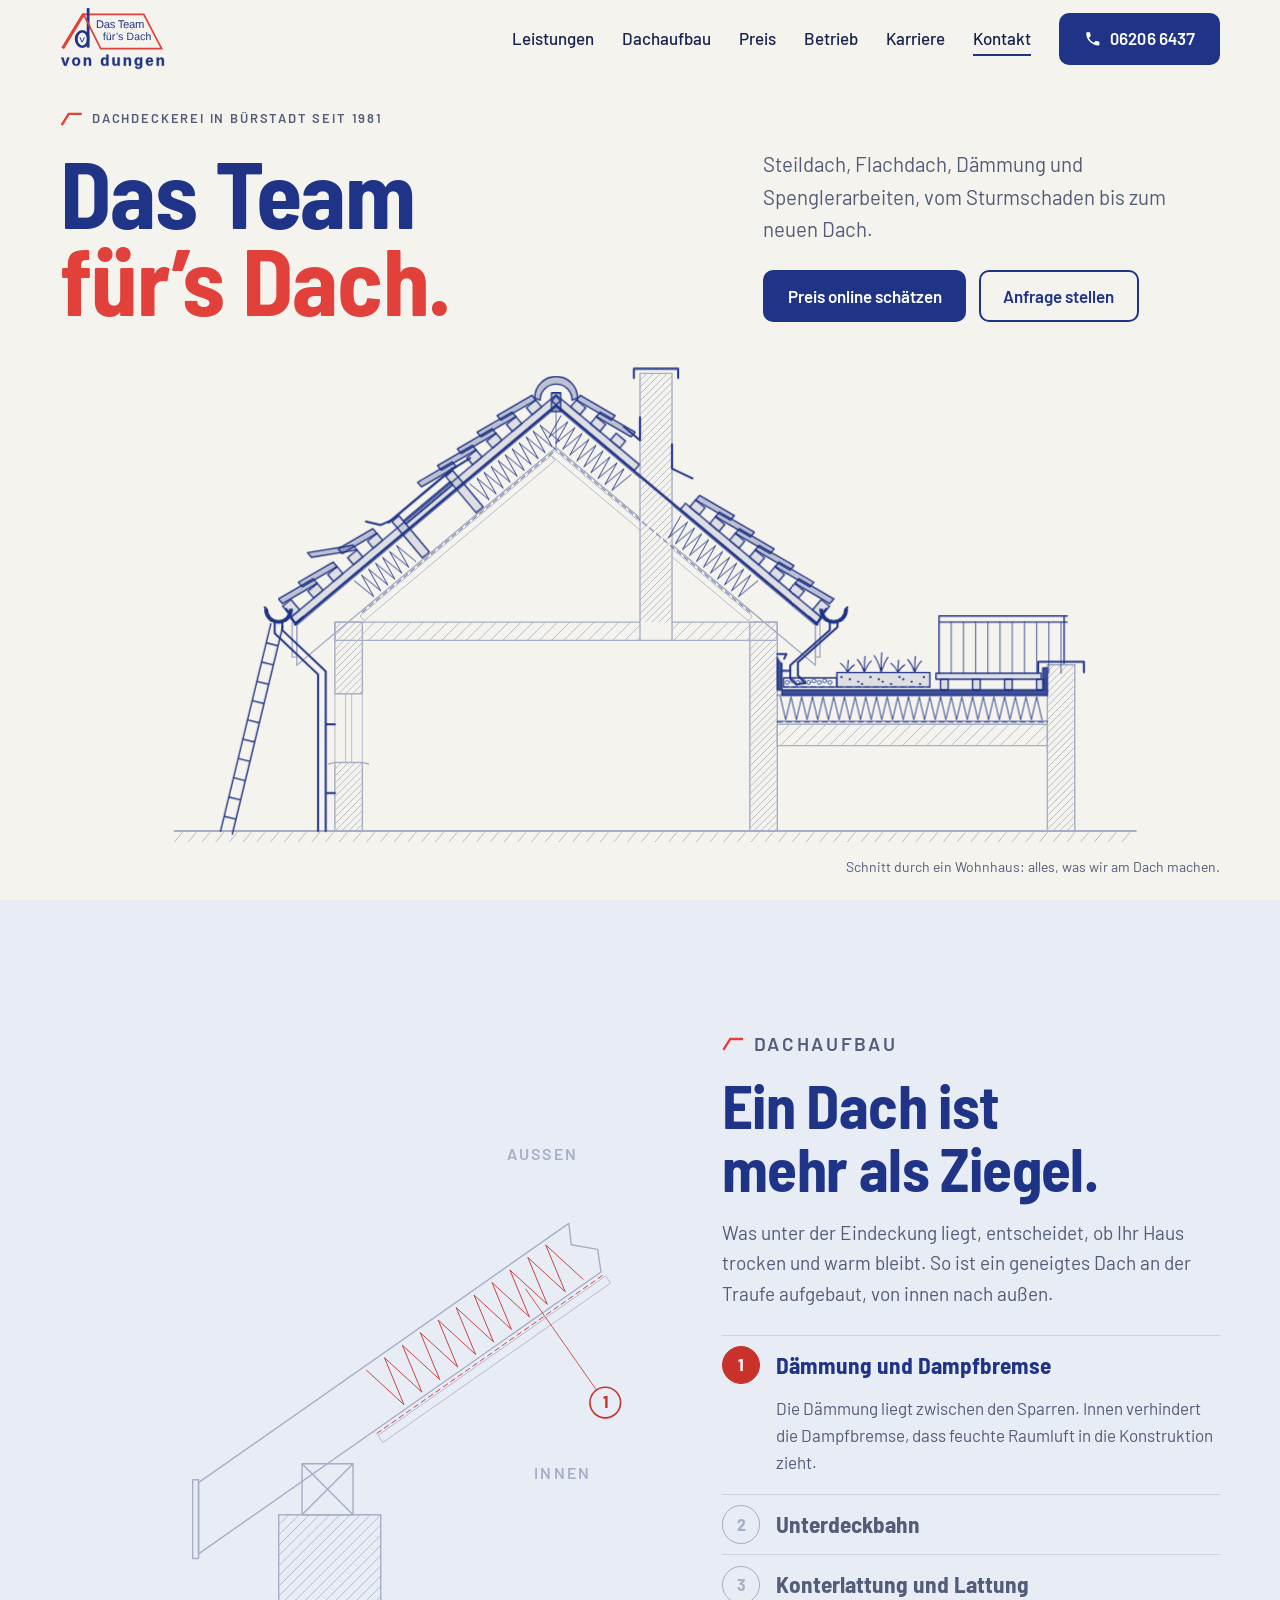
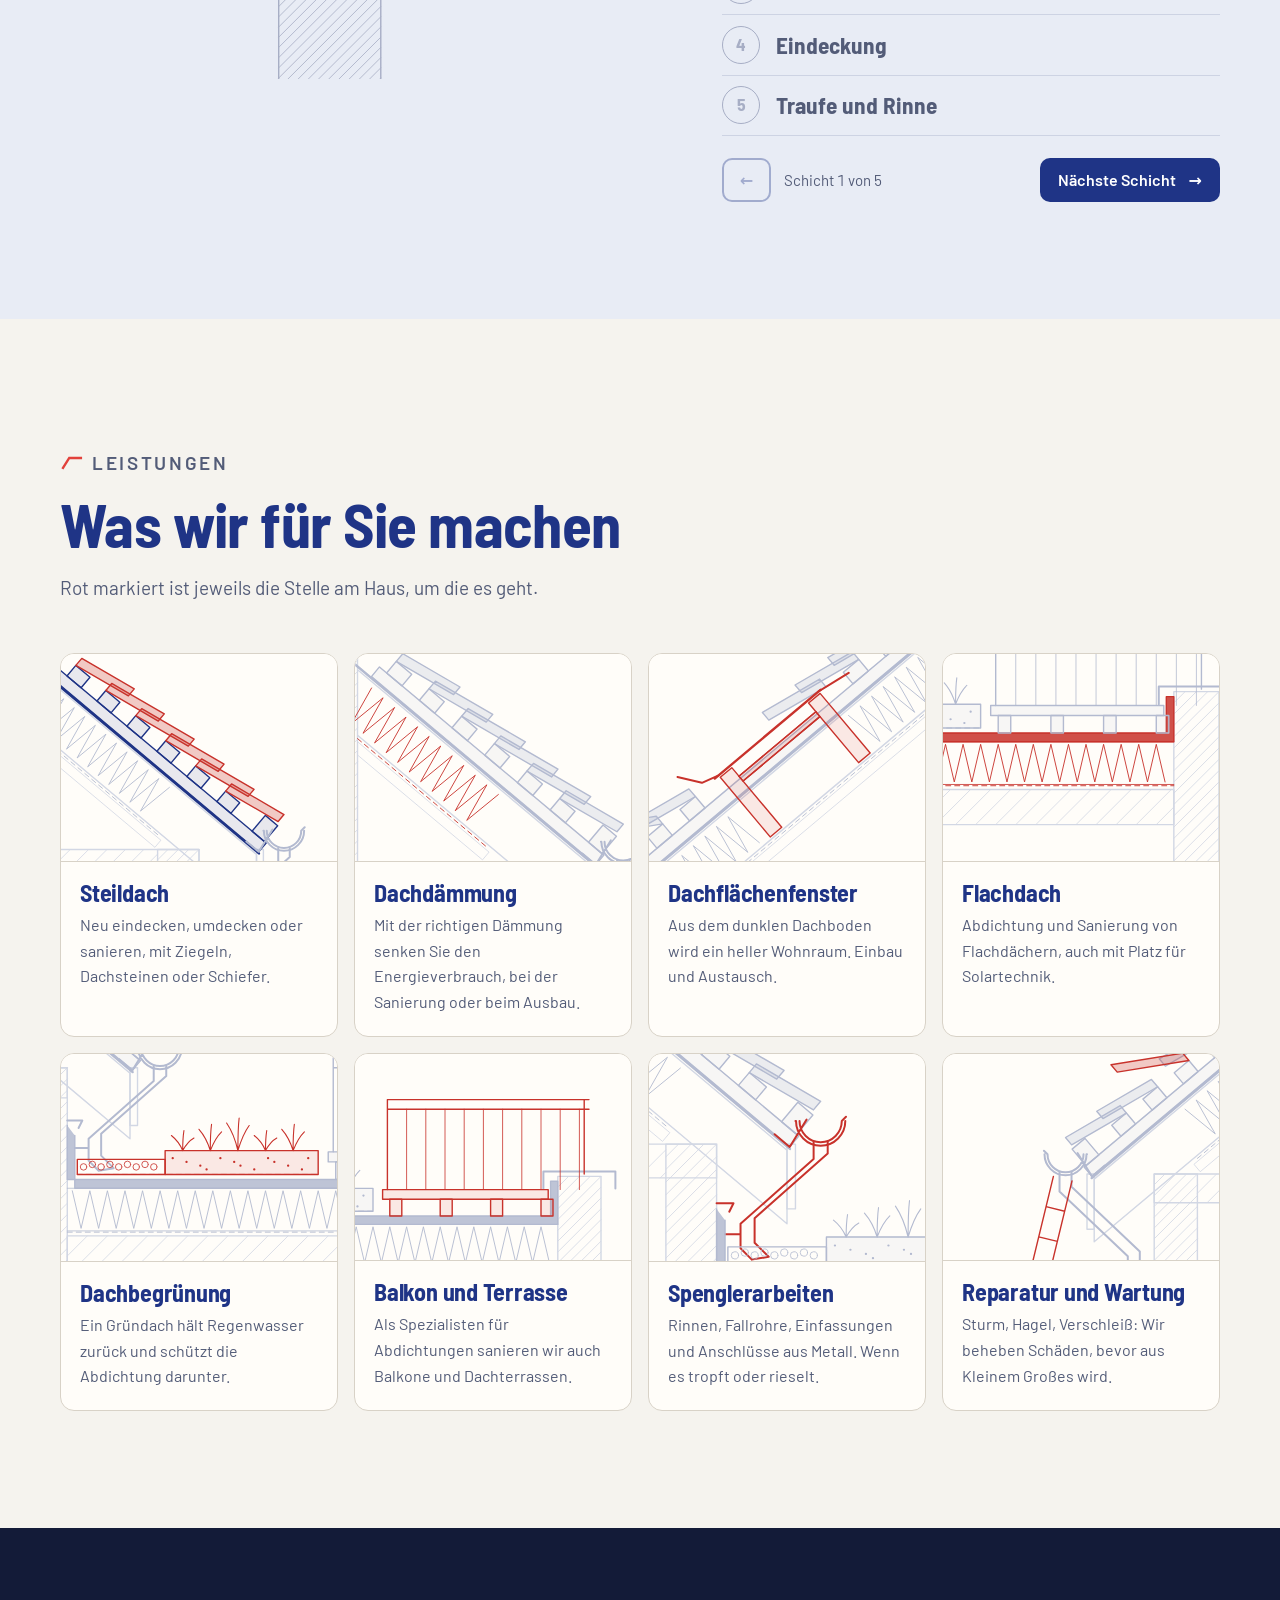
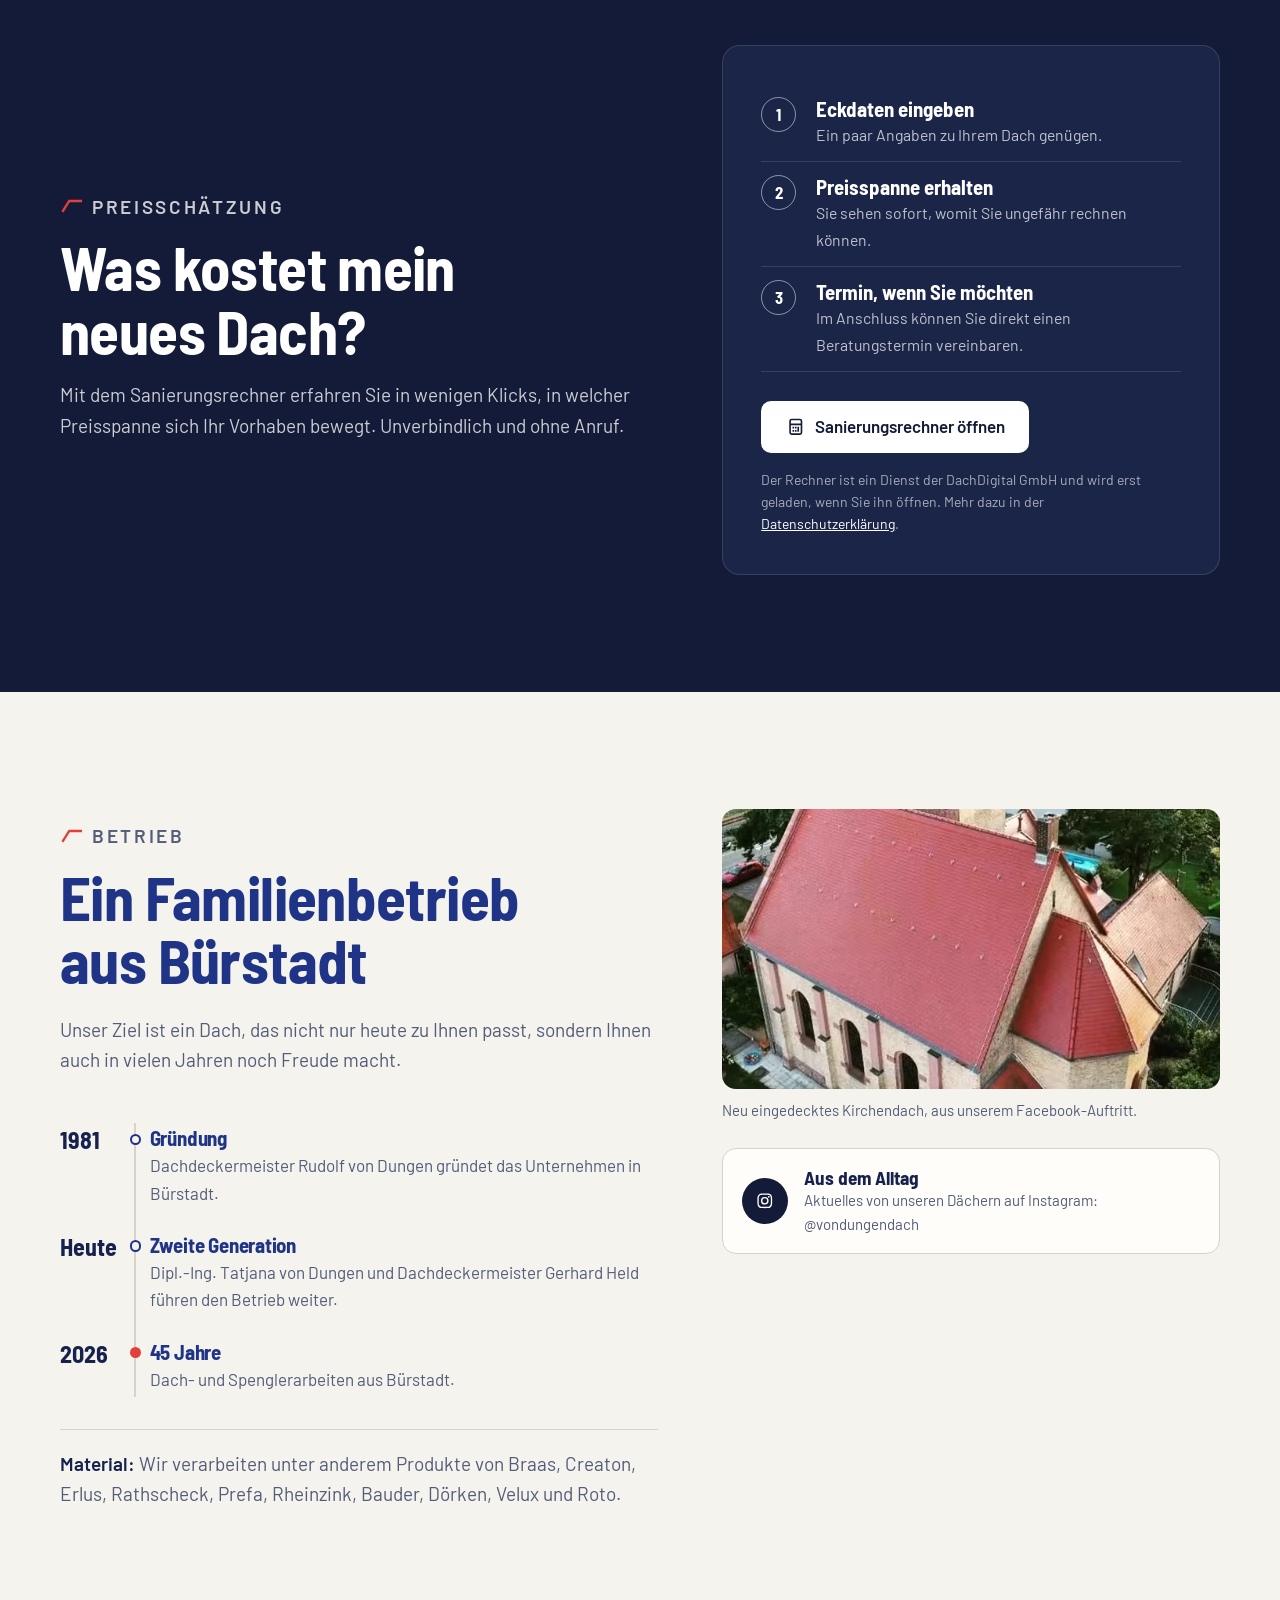
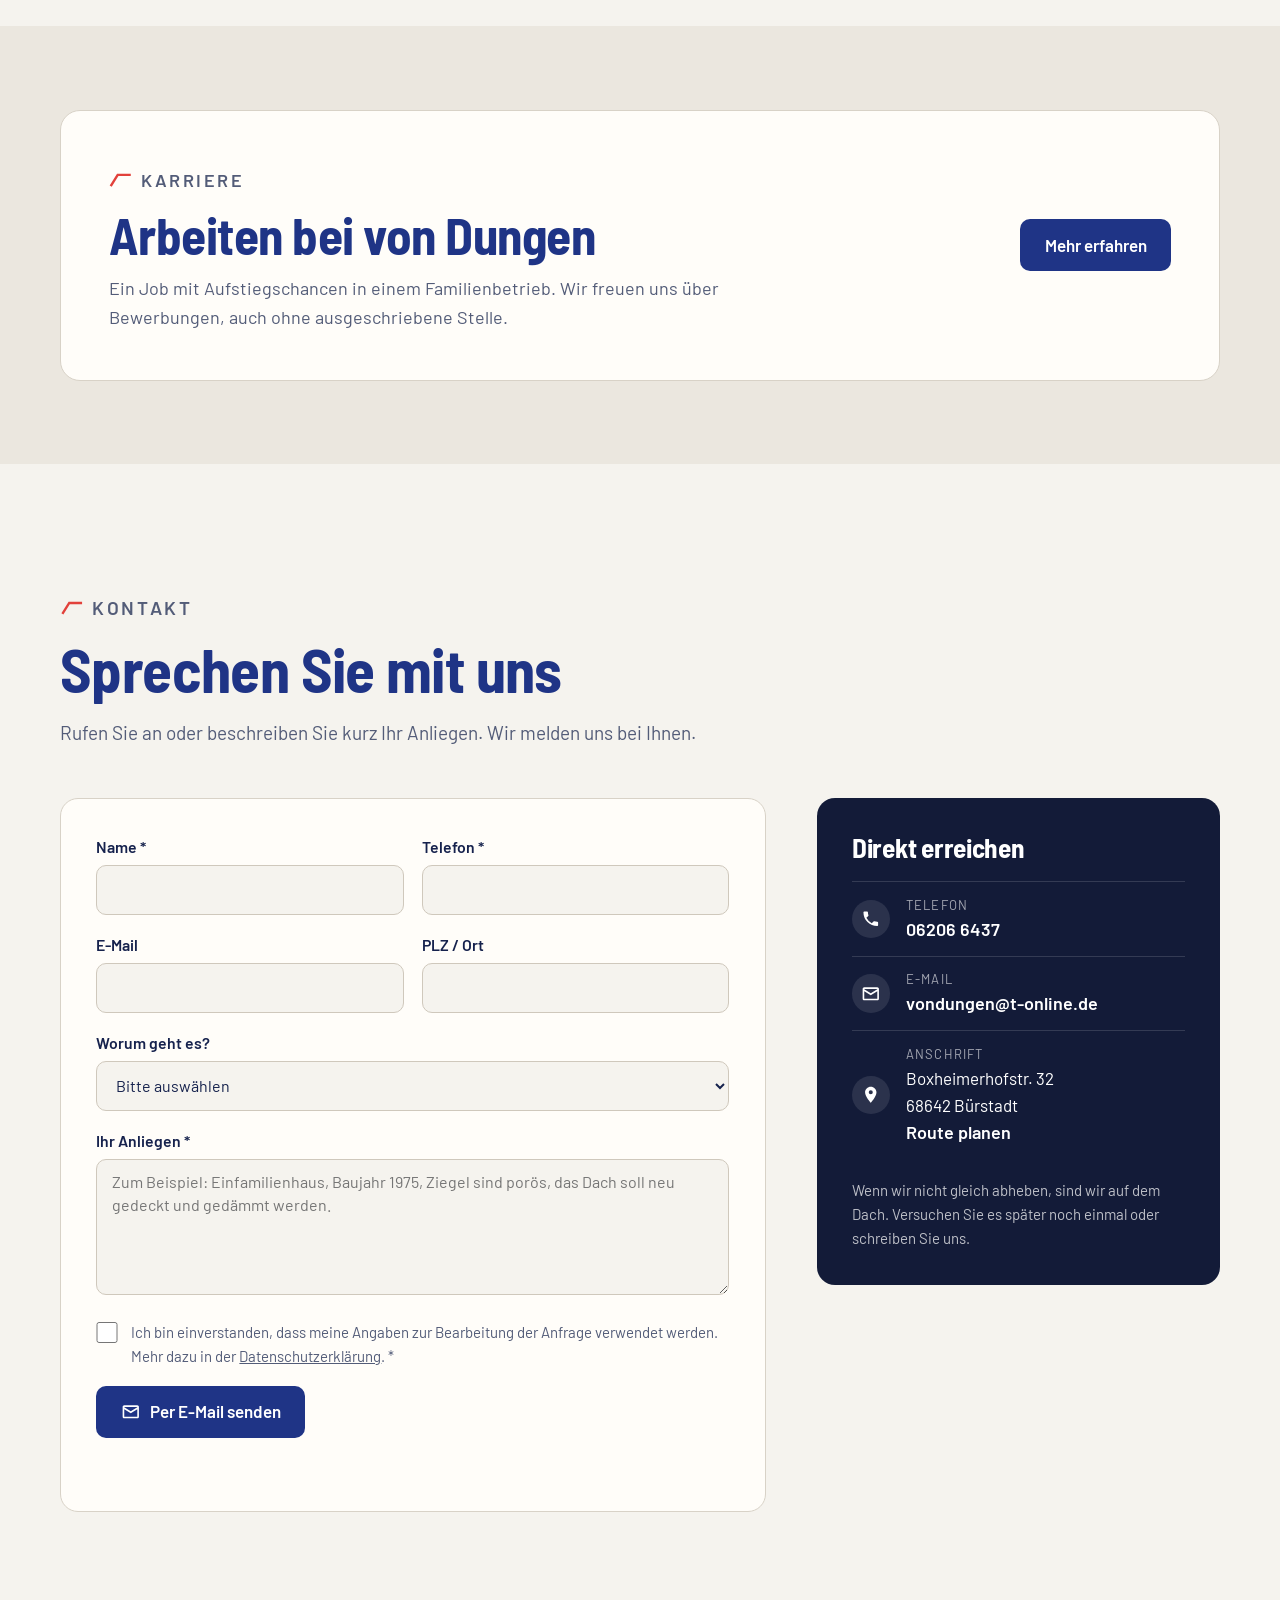
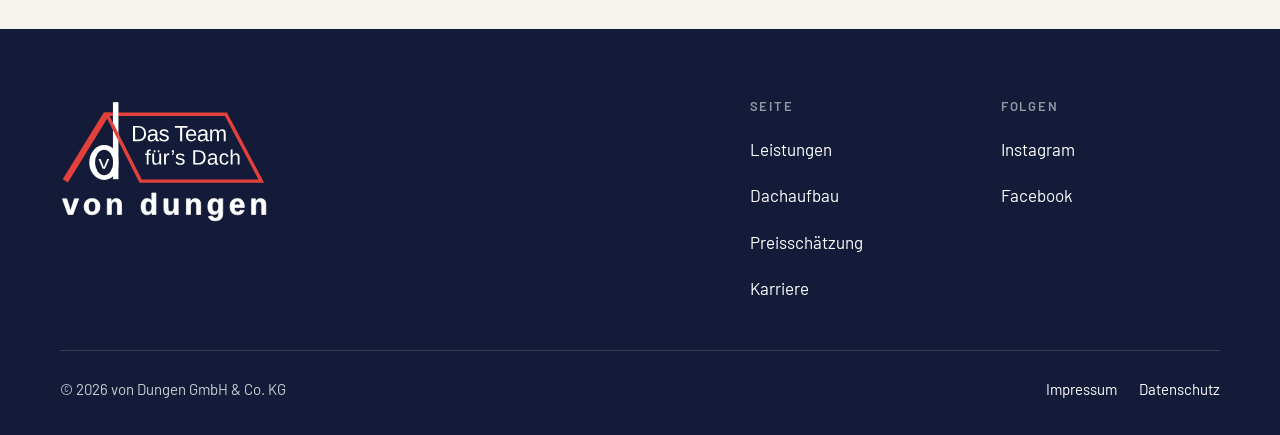
==== commit 20a87895: "Hero passt ins Fenster, doppelte Angaben entfernt Bilal: Beim Oeffnen sieht man nicht alles (1900 x " ====
--- a/index.html
+++ b/index.html
@@ -27,7 +27,7 @@
 <link rel="preload" href="assets/fonts/barlow-semi-condensed-700.woff2" as="font" type="font/woff2" crossorigin />
 <link rel="preload" href="assets/fonts/barlow-400.woff2" as="font" type="font/woff2" crossorigin />
 <!-- ?v= nach jeder Änderung an style.css oder main.js in allen vier Seiten hochzählen -->
-<link rel="stylesheet" href="assets/css/style.css?v=2026-09-16-5" />
+<link rel="stylesheet" href="assets/css/style.css?v=2026-09-16-7" />
 </head>
 <body class="hat-leiste">
 
@@ -66,20 +66,16 @@
   <div class="shell">
     <div class="held__kopf">
       <div>
-        <p class="etikett">Dachdeckerei in Bürstadt</p>
+        <p class="etikett">Dachdeckerei in Bürstadt seit 1981</p>
         <h1>Das Team <span class="rot">für’s Dach.</span></h1>
       </div>
       <div>
       <p class="held__lead">
-        Steildach, Flachdach, Dämmung und Spenglerarbeiten &ndash; seit 1981 aus Bürstadt,
-        heute in zweiter Generation.
+        Steildach, Flachdach, Dämmung und Spenglerarbeiten, vom Sturmschaden bis zum neuen Dach.
       </p>
       <div class="held__knoepfe">
-        <a class="btn btn--blau btn--tel" href="tel:+4962066437">
-        <svg class="ico" aria-hidden="true" viewBox="0 0 24 24"><path d="M6.6 10.8a15.1 15.1 0 0 0 6.6 6.6l2.2-2.2c.3-.3.7-.4 1-.2 1.2.4 2.4.6 3.6.6.6 0 1 .4 1 1V20c0 .6-.4 1-1 1A17 17 0 0 1 3 4c0-.6.4-1 1-1h3.5c.6 0 1 .4 1 1 0 1.3.2 2.5.6 3.6.1.4 0 .8-.2 1l-2.3 2.2Z"/></svg>
-        06206 6437
-      </a>
-        <a class="btn btn--linie" href="#preis">Preis online schätzen</a>
+        <a class="btn btn--blau" href="#preis">Preis online schätzen</a>
+        <a class="btn btn--linie" href="#kontakt">Anfrage stellen</a>
       </div>
       </div>
     </div>
@@ -127,11 +123,6 @@
         </g>
       </svg>
       <figcaption class="held__fuss">
-        <ul class="held__fakten">
-          <li><b>1981</b><span>in Bürstadt gegründet</span></li>
-          <li><b>2.</b><span>Generation im Betrieb</span></li>
-          <li><b>45</b><span>Jahre Dach und Spengler</span></li>
-        </ul>
         <span class="held__bildtext">Schnitt durch ein Wohnhaus: alles, was wir am Dach machen.</span>
       </figcaption>
     </figure>
@@ -188,7 +179,6 @@
             <div class="schritt__inhalt" id="schicht-1">
               <div>
                 <p class="schritt__text">Die Dämmung liegt zwischen den Sparren. Innen verhindert die Dampfbremse, dass feuchte Raumluft in die Konstruktion zieht.</p>
-                <a class="schritt__leistung" href="#leistungen">Leistung: Dachdämmung</a>
               </div>
             </div>
           </li>
@@ -202,7 +192,6 @@
             <div class="schritt__inhalt" id="schicht-2">
               <div>
                 <p class="schritt__text">Die zweite wasserführende Ebene. Sie leitet Wasser ab, das bei Sturm oder Flugschnee unter die Ziegel gelangt.</p>
-                <a class="schritt__leistung" href="#leistungen">Leistung: Steildach</a>
               </div>
             </div>
           </li>
@@ -216,7 +205,6 @@
             <div class="schritt__inhalt" id="schicht-3">
               <div>
                 <p class="schritt__text">Die Konterlattung lässt Luft unter der Eindeckung, damit Feuchtigkeit abziehen kann. Auf der Lattung hängen die Ziegel.</p>
-                <a class="schritt__leistung" href="#leistungen">Leistung: Steildach</a>
               </div>
             </div>
           </li>
@@ -230,7 +218,6 @@
             <div class="schritt__inhalt" id="schicht-4">
               <div>
                 <p class="schritt__text">Ziegel, Dachsteine oder Schiefer: Jede Reihe überdeckt die darunterliegende, damit Regen sicher nach unten abläuft.</p>
-                <a class="schritt__leistung" href="#leistungen">Leistung: Steildach</a>
               </div>
             </div>
           </li>
@@ -244,7 +231,6 @@
             <div class="schritt__inhalt" id="schicht-5">
               <div>
                 <p class="schritt__text">Traufblech, Rinne und Fallrohr führen das Wasser vom Haus weg. Das ist Spenglerarbeit, und die übernehmen wir selbst.</p>
-                <a class="schritt__leistung" href="#leistungen">Leistung: Spenglerarbeiten</a>
               </div>
             </div>
           </li>
@@ -273,7 +259,7 @@
     <header class="kopfzeile reveal">
       <p class="etikett">Leistungen</p>
       <h2>Was wir für Sie machen</h2>
-      <p>Vom einzelnen Sturmschaden bis zum neuen Dach. Rot markiert ist jeweils die Stelle am Haus, um die es geht.</p>
+      <p>Rot markiert ist jeweils die Stelle am Haus, um die es geht.</p>
     </header>
 
     <!-- Die Bilder sind Ausschnitte aus dem Hausschnitt oben (<use>). Die rote Schicht
@@ -341,11 +327,6 @@
       <span data-wisch-stand>1 / 8</span>
       <div class="leistungen__balken"><span></span></div>
       <span>wischen</span>
-    </div>
-
-    <div class="leistungen__fuss reveal">
-      <p>Nicht sicher, was Ihr Dach braucht? Rufen Sie an oder schreiben Sie uns, wir beraten Sie gern.</p>
-      <a class="btn btn--linie" href="#kontakt">Anfrage stellen</a>
     </div>
   </div>
 </section>
@@ -397,12 +378,11 @@
         <p class="etikett">Betrieb</p>
         <h2>Ein Familienbetrieb aus Bürstadt</h2>
       </header>
-      <p class="reveal">1981 hat Dachdeckermeister Rudolf von Dungen den Betrieb in Bürstadt gegründet. Heute führen ihn Dipl.-Ing. Tatjana von Dungen und Dachdeckermeister Gerhard Held in zweiter Generation.</p>
       <p class="reveal">Unser Ziel ist ein Dach, das nicht nur heute zu Ihnen passt, sondern Ihnen auch in vielen Jahren noch Freude macht.</p>
 
       <ol class="zeitleiste reveal">
         <li><b>1981</b><div><h3>Gründung</h3><p>Dachdeckermeister Rudolf von Dungen gründet das Unternehmen in Bürstadt.</p></div></li>
-        <li><b>Heute</b><div><h3>Zweite Generation</h3><p>Tatjana von Dungen und Gerhard Held führen den Betrieb weiter.</p></div></li>
+        <li><b>Heute</b><div><h3>Zweite Generation</h3><p>Dipl.-Ing. Tatjana von Dungen und Dachdeckermeister Gerhard Held führen den Betrieb weiter.</p></div></li>
         <li><b>2026</b><div><h3>45 Jahre</h3><p>Dach- und Spenglerarbeiten aus Bürstadt.</p></div></li>
       </ol>
 
@@ -546,7 +526,6 @@
     <div class="fuss__raster">
       <div class="fuss__marke">
         <img src="assets/img/logo-von-dungen-hell.svg" alt="von dungen – Das Team für’s Dach" width="240" height="143" loading="lazy" />
-        <p>Dach- und Spenglerarbeiten aus Bürstadt, seit 1981.</p>
       </div>
       <div>
         <h4>Seite</h4>
@@ -557,13 +536,7 @@
           <li><a href="karriere.html">Karriere</a></li>
         </ul>
       </div>
-      <div>
-        <h4>Kontakt</h4>
-        <ul>
-          <li><a href="tel:+4962066437">06206 6437</a></li>
-          <li><a href="mailto:vondungen@t-online.de">vondungen@t-online.de</a></li>
-        </ul>
-      </div>
+      
       <div>
         <h4>Folgen</h4>
         <ul>
@@ -597,7 +570,7 @@
   </a>
 </nav>
 
-<script src="assets/js/main.js?v=2026-09-16-5"></script>
+<script src="assets/js/main.js?v=2026-09-16-7"></script>
 
 <!-- Bewusst ohne Öffnungszeiten, Geokoordinaten und Bewertungen: liegen nicht bestätigt vor. -->
 <script type="application/ld+json">
--- a/assets/css/style.css
+++ b/assets/css/style.css
@@ -189,12 +189,24 @@
 .held__knoepfe { display: flex; flex-wrap: wrap; gap: .8rem; margin-top: 1.5rem; }
 
 .held__zeichnung { margin: clamp(1.2rem, 3vw, 2.8rem) 0 0; }
-.held__fuss { display: flex; flex-wrap: wrap; align-items: end; justify-content: space-between; gap: 1rem 2rem; margin-top: 1.2rem; padding-top: 1.1rem; border-top: 1px solid var(--haar); }
-.held__fakten { display: grid; grid-template-columns: repeat(3, auto); gap: .6rem clamp(1.4rem, 4vw, 3.5rem); margin: 0; padding: 0; list-style: none; }
-.held__fakten li { display: flex; flex-direction: column; }
-.held__fakten b { font: 700 clamp(1.6rem, 1.2rem + 1vw, 2.2rem)/1 var(--titel); }
-.held__fakten span { font-size: .9375rem; color: var(--grau); }
+.held__fuss { display: flex; justify-content: flex-end; margin-top: .6rem; }
 .held__bildtext { font-size: .875rem; color: var(--grau); }
+
+/* Großer Bildschirm: Der ganze Hero passt beim Öffnen ins Fenster. Die Zeichnung nimmt
+   die Höhe, die unter Überschrift und Knöpfen übrig bleibt, und skaliert darin mit.
+   Vorher lag bei 1900 × 910 der untere Teil des Hauses unter dem Bildrand. */
+@media (min-width: 901px) and (min-height: 560px) {
+  .held {
+    display: flex; flex-direction: column;
+    height: calc(100vh - var(--kopf-h)); height: calc(100svh - var(--kopf-h));
+    min-height: 540px; max-height: 1100px;
+    padding-block: clamp(1rem, 3.2vh, 3rem) clamp(.8rem, 2.4vh, 2rem);
+  }
+  .held > .shell { flex: 1; min-height: 0; display: flex; flex-direction: column; }
+  .held h1 { font-size: min(clamp(3rem, 1.4rem + 5.6vw, 6.4rem), 10.5vh); }
+  .held__zeichnung { flex: 1; min-height: 0; display: flex; flex-direction: column; margin-top: clamp(.6rem, 3vh, 2.4rem); }
+  .held__zeichnung .schnitt-held { flex: 1 1 0; min-height: 0; width: 100%; height: auto; }
+}
 
 @media (max-width: 900px) {
   .held__kopf { grid-template-columns: 1fr; }
@@ -202,8 +214,6 @@
   .held__fuss { margin-inline: calc(var(--rand) * .5); }
 }
 @media (max-width: 480px) {
-  .held__fakten { grid-template-columns: repeat(3, minmax(0, 1fr)); gap: .6rem 1rem; }
-  .held__fakten span { font-size: .8125rem; line-height: 1.3; }
 }
 
 /* =========================================================
@@ -305,7 +315,6 @@
    zugeklappten Zustand ein Streifen Text sichtbar */
 .schritt__inhalt > div > :last-child { margin-bottom: 1.1rem; }
 .schritt__text { color: var(--grau); }
-.schritt__leistung { display: inline-block; margin-top: .4rem; font-size: .9375rem; font-weight: 600; color: var(--blau); }
 .aufbau__steuerung { display: flex; align-items: center; gap: .8rem; margin-top: 1.4rem; }
 .aufbau__stand { margin-right: auto; font-size: .9375rem; color: var(--grau); font-variant-numeric: tabular-nums; }
 
@@ -367,8 +376,6 @@
 .leistung--terrasse  { --farbe-terrasse: var(--rot); }
 .leistung--spengler  { --farbe-spengler: var(--rot); }
 .leistung--wartung   { --farbe-wartung: var(--rot); }
-.leistungen__fuss { margin-top: 2rem; display: flex; flex-wrap: wrap; gap: 1rem 2rem; align-items: center; justify-content: space-between; }
-.leistungen__fuss p { color: var(--grau); max-width: 44rem; }
 
 @media (max-width: 1060px) { .leistungen { grid-template-columns: repeat(2, minmax(0, 1fr)); } }
 .leistungen__wisch { display: none; }
@@ -389,7 +396,6 @@
   .leistungen__wisch { display: flex; align-items: center; gap: .9rem; margin-top: .9rem; font-size: .875rem; color: var(--grau); font-variant-numeric: tabular-nums; }
   .leistungen__balken { position: relative; flex: 1; height: 3px; border-radius: 3px; background: var(--haar); overflow: hidden; }
   .leistungen__balken span { position: absolute; left: 0; top: 0; bottom: 0; width: 12.5%; border-radius: 3px; background: var(--blau); transform: translateX(var(--wisch, 0%)); transition: transform .15s linear; }
-  .leistungen__fuss { margin-top: 1.4rem; }
 }
 
 /* =========================================================
@@ -540,9 +546,8 @@
    Fußzeile und Anrufleiste
    ========================================================= */
 .fuss { --ueberschrift: #fff; background: var(--nacht); color: rgba(255,255,255,.78); padding-block: clamp(3rem, 2rem + 3vw, 4.5rem) 1.5rem; }
-.fuss__raster { display: grid; grid-template-columns: minmax(0, 5fr) repeat(3, minmax(0, 2fr)); gap: 2rem; }
+.fuss__raster { display: grid; grid-template-columns: minmax(0, 6fr) repeat(2, minmax(0, 2fr)); gap: 2rem; }
 .fuss__marke img { width: 13rem; height: auto; }
-.fuss__marke p { margin-top: 1rem; max-width: 22rem; }
 .fuss h4 { font: 600 .8125rem/1 var(--schrift); letter-spacing: .14em; text-transform: uppercase; color: rgba(255,255,255,.55); margin-bottom: .9rem; }
 .fuss ul { list-style: none; margin: 0; padding: 0; }
 .fuss li + li { margin-top: .15rem; }
@@ -594,11 +599,11 @@
   .held { padding-block: 1.4rem 2.2rem; }
   .held h1 { font-size: 3.5rem; }
   .held__lead { font-size: 1.1rem; margin-top: 1rem; }
-  .held__knoepfe { margin-top: 1.2rem; }
-  .held__knoepfe .btn { flex: 1 1 auto; }
+  /* Preis und Anfrage stehen am Handy schon in der Anrufleiste unten */
+  .held__knoepfe { display: none; }
   .held__zeichnung { margin: 1.4rem calc(var(--rand) * -1) 0; overflow: hidden; }
   .held__zeichnung .schnitt-held { width: 124%; max-width: none; margin-left: -9%; }
-  .held__fuss { margin: .6rem var(--rand) 0; padding-top: .9rem; }
+  .held__fuss { display: none; }
   .held__bildtext { display: none; }
 
   /* Dachaufbau: Zeichnung, darunter Punkte und Pfeile, darunter nur die gewählte
@@ -643,10 +648,6 @@
   .fuss__raster { grid-template-columns: 1fr 1fr; gap: 1.2rem 1rem; }
   .fuss__marke { grid-column: 1 / -1; }
   .fuss__marke img { width: 10rem; }
-  /* Seite und Folgen nebeneinander, Kontakt darunter über die ganze Breite (E-Mail bricht sonst um) */
-  .fuss__raster > div:nth-child(2) { order: 1; }
-  .fuss__raster > div:nth-child(4) { order: 2; }
-  .fuss__raster > div:nth-child(3) { order: 3; grid-column: 1 / -1; }
   .fuss li + li { margin-top: 0; }
   .fuss__unten { margin-top: 1.4rem; }
 }
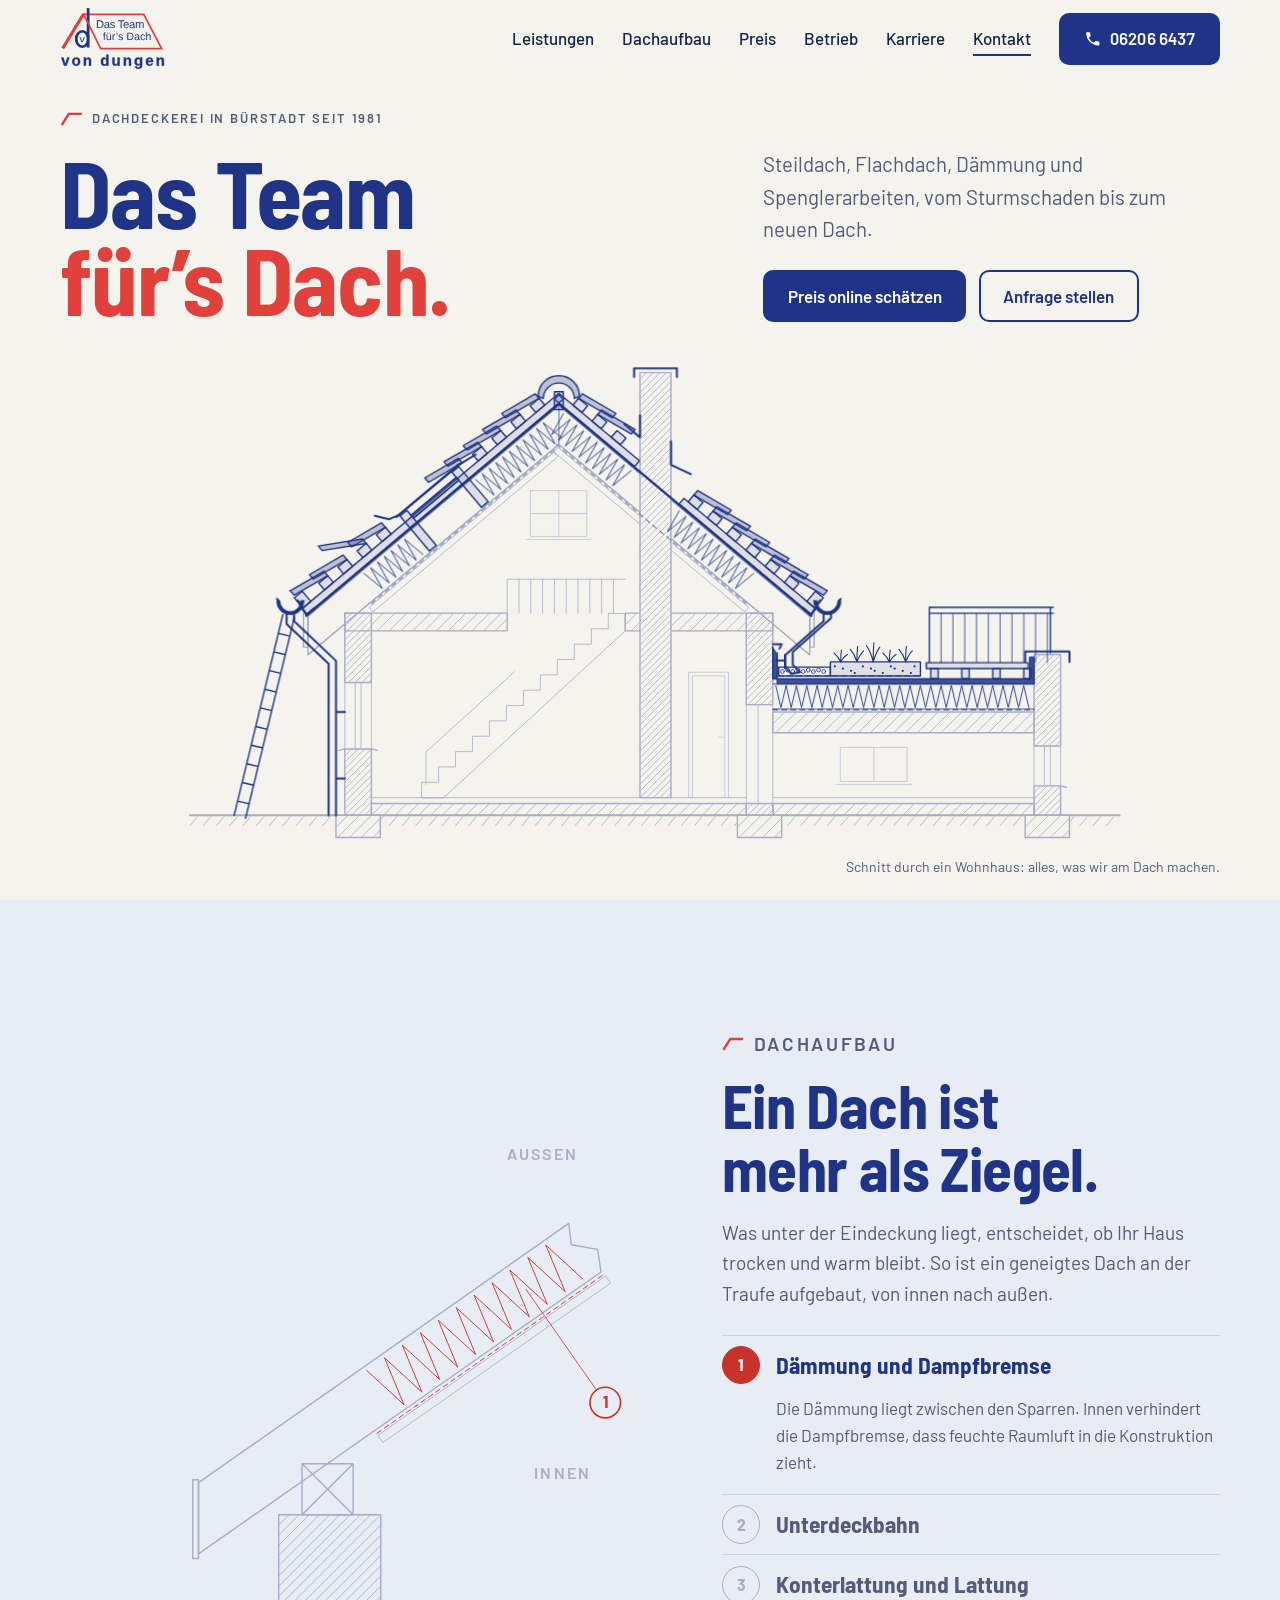
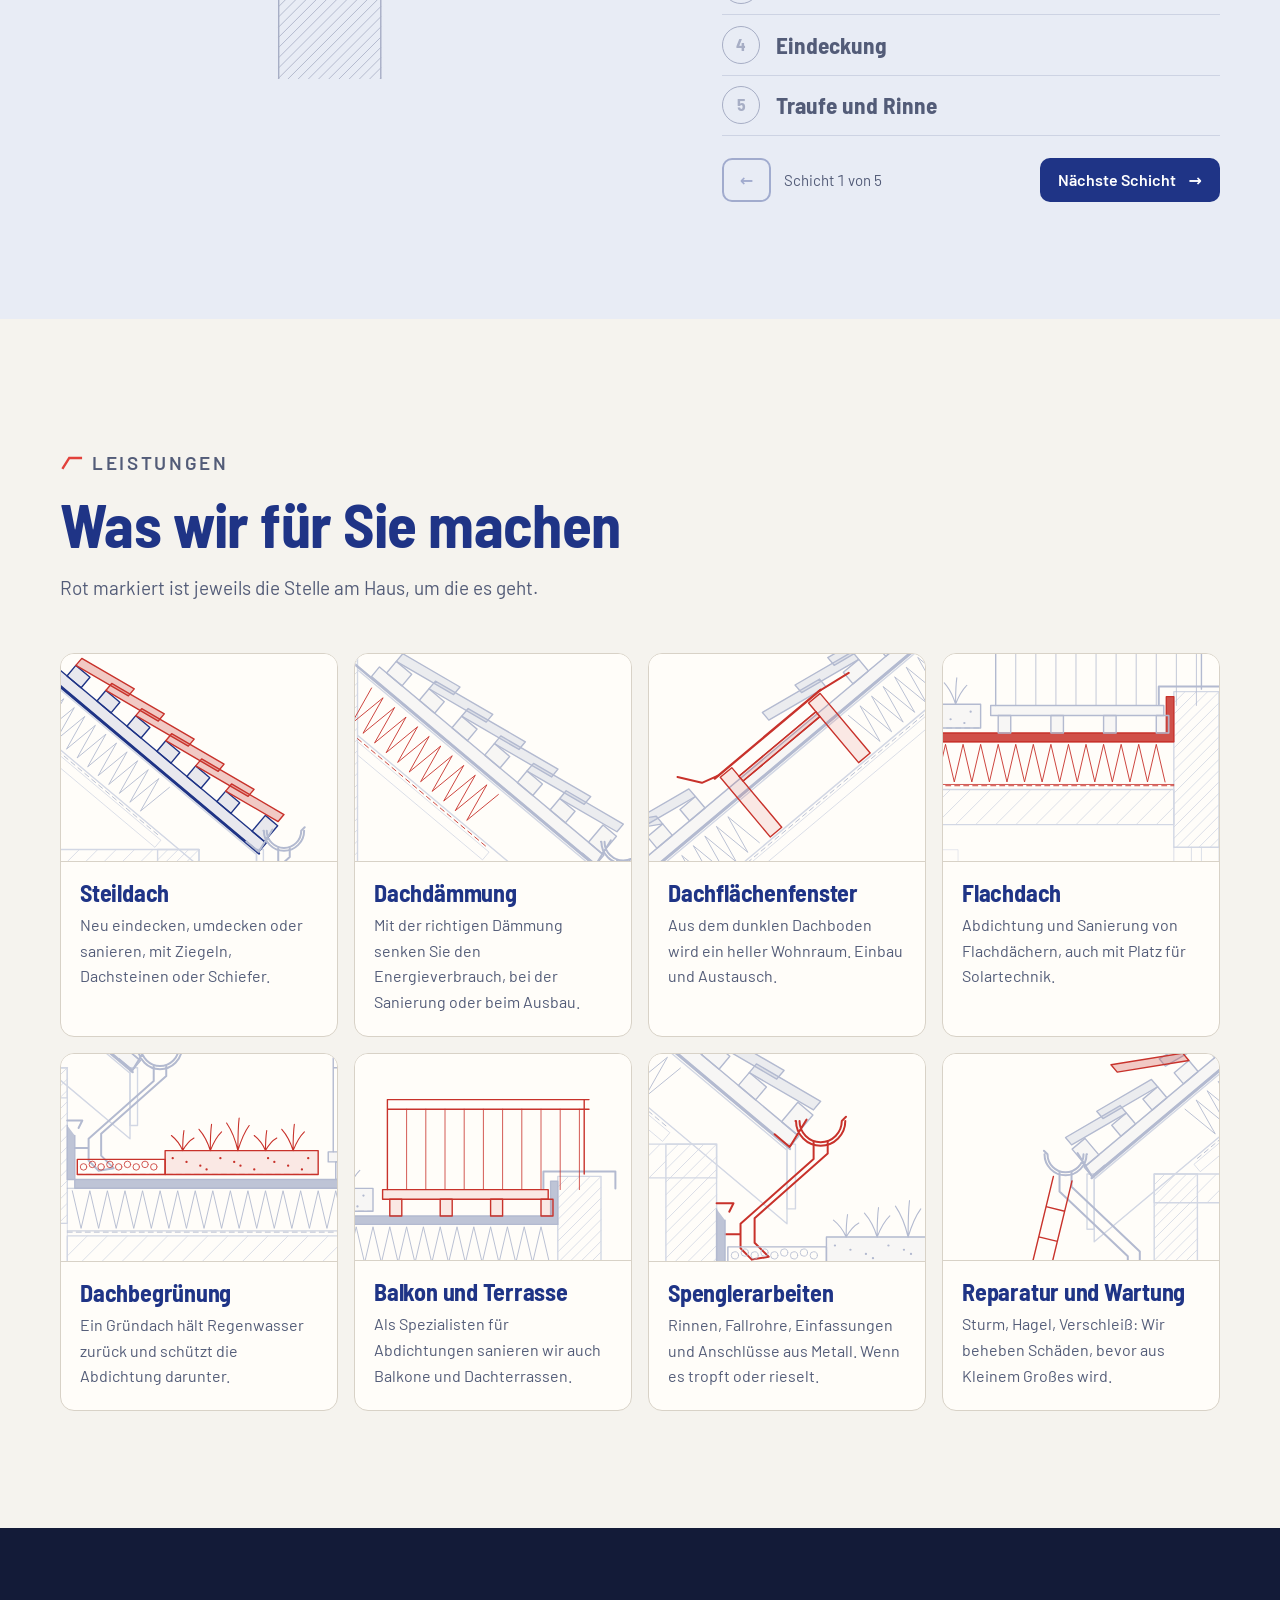
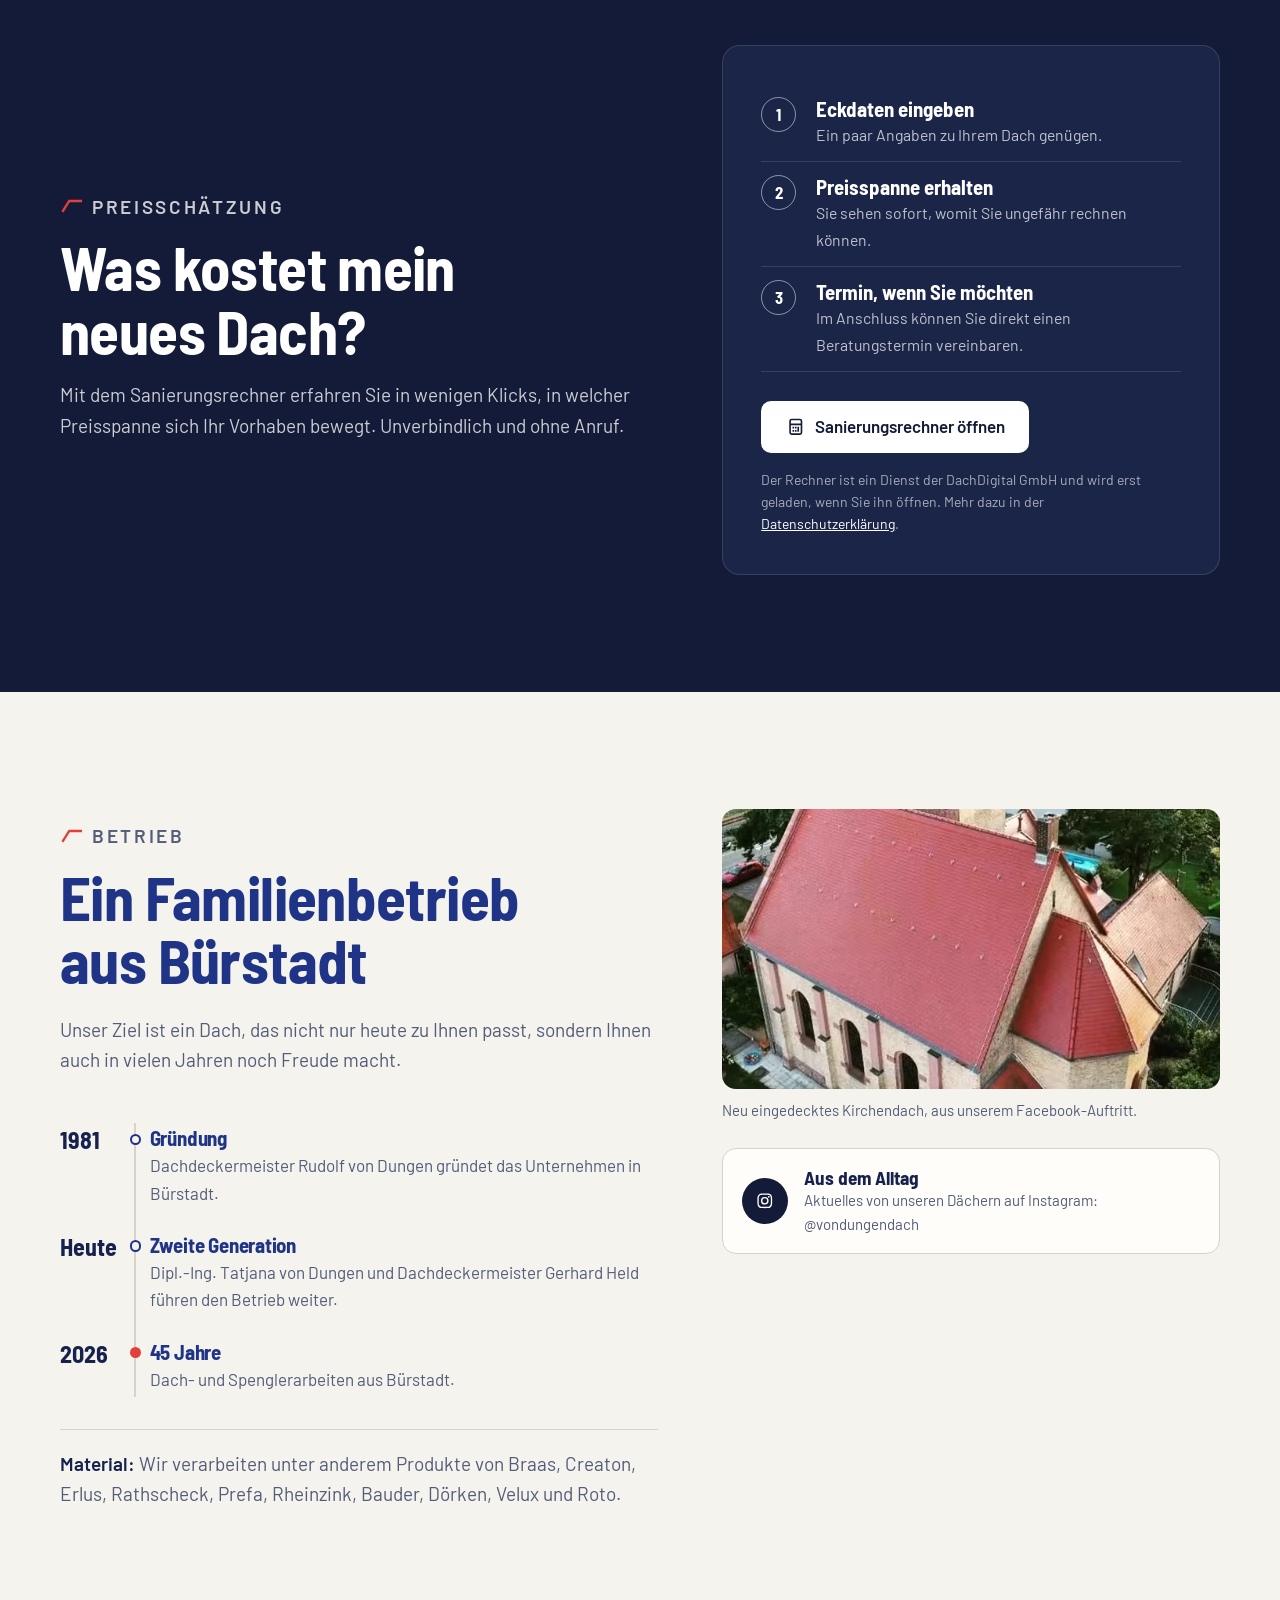
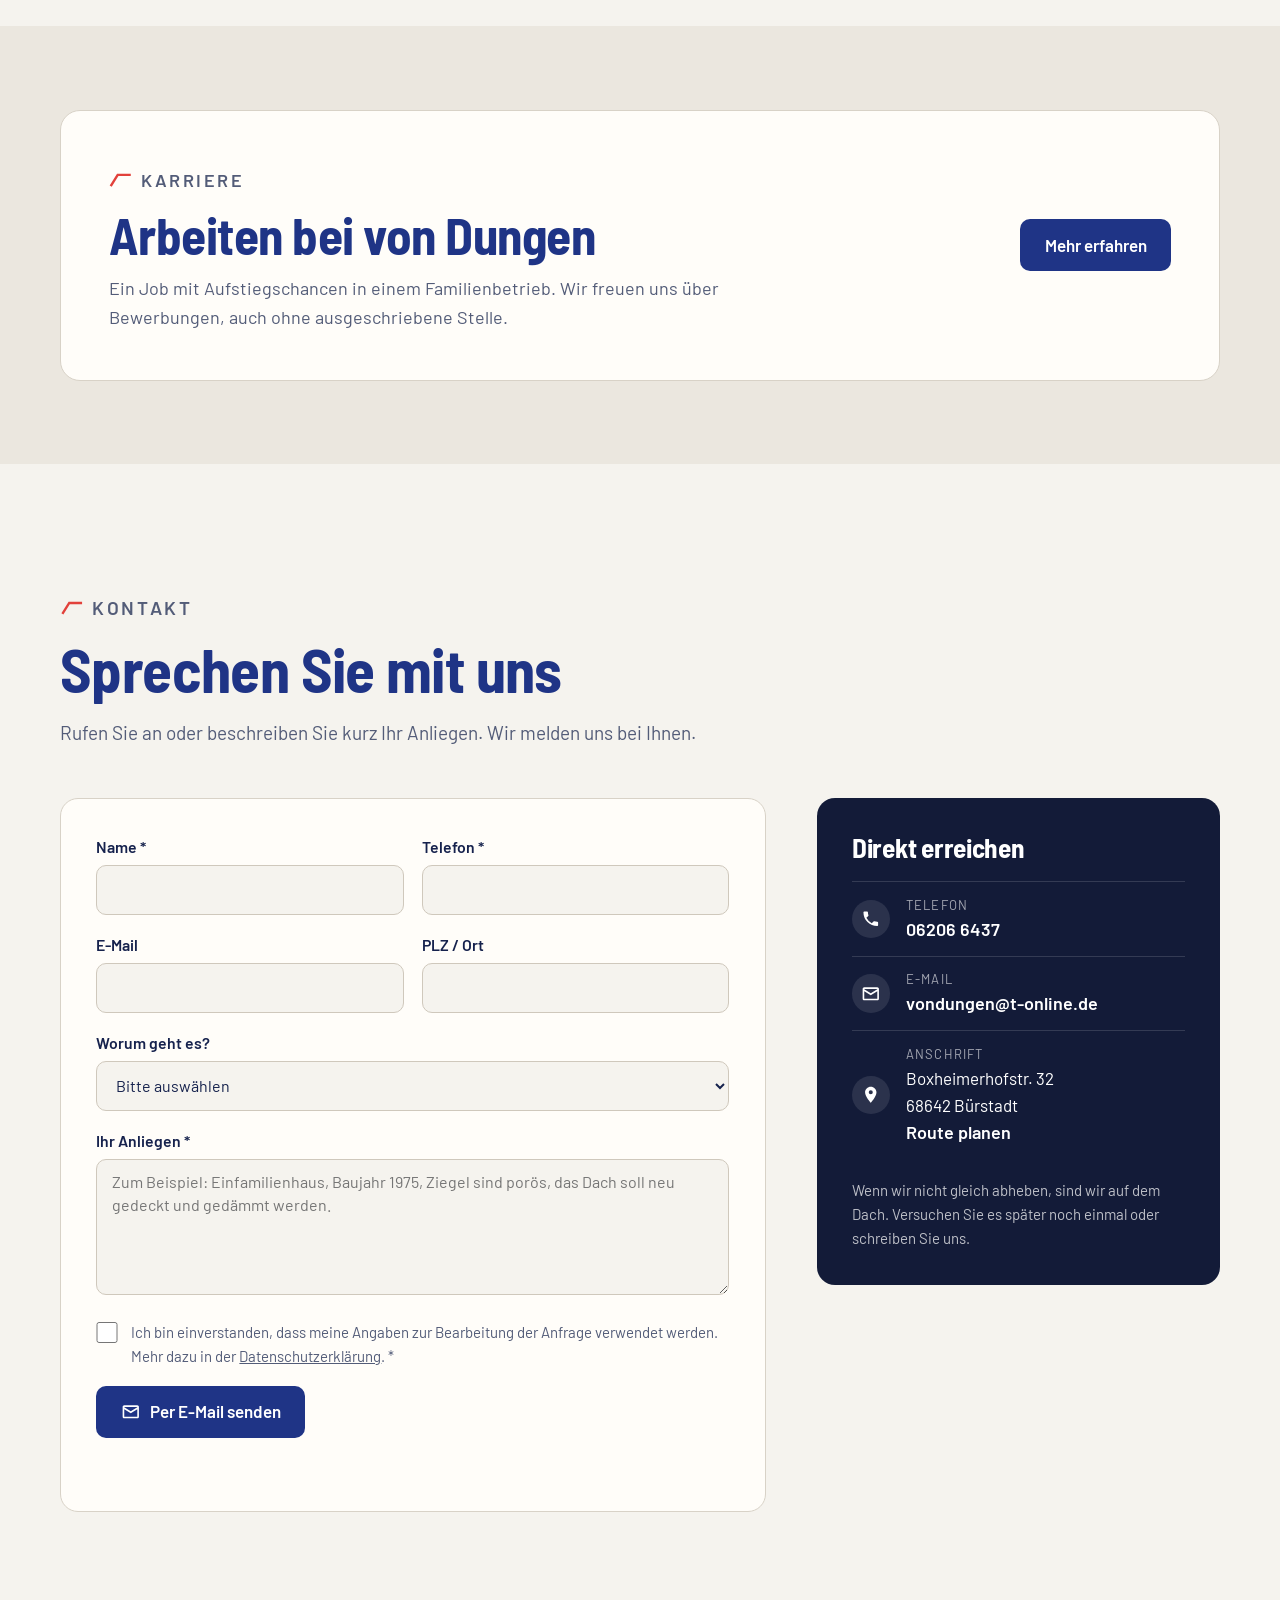
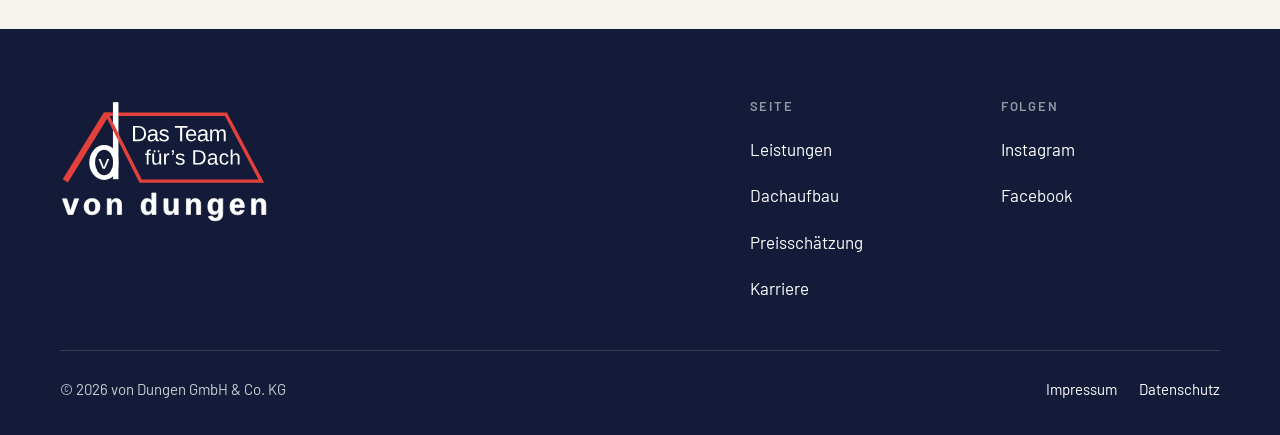
==== commit 33918f88: "Hausschnitt: Innenleben, damit das Haus nicht leer wirkt Bilal: Das Haus sieht leer aus, der Fokus s" ====
--- a/index.html
+++ b/index.html
@@ -18,7 +18,7 @@
 <!-- TODO Bilal: Beim Umzug og:url und og:image auf https://vondungen-dach.de/ umstellen.
      Bis dahin zeigen sie auf die Vorschau, damit WhatsApp beim Teilen ein Bild zeigt. -->
 <meta property="og:url" content="https://bilal-altu.github.io/von-dungen/" />
-<meta property="og:image" content="https://bilal-altu.github.io/von-dungen/assets/img/og-bild.jpg?v=3" />
+<meta property="og:image" content="https://bilal-altu.github.io/von-dungen/assets/img/og-bild.jpg?v=4" />
 <meta name="twitter:card" content="summary_large_image" />
 <meta name="theme-color" content="#f5f3ee" />
 <link rel="icon" href="favicon.svg" type="image/svg+xml" />
@@ -27,7 +27,7 @@
 <link rel="preload" href="assets/fonts/barlow-semi-condensed-700.woff2" as="font" type="font/woff2" crossorigin />
 <link rel="preload" href="assets/fonts/barlow-400.woff2" as="font" type="font/woff2" crossorigin />
 <!-- ?v= nach jeder Änderung an style.css oder main.js in allen vier Seiten hochzählen -->
-<link rel="stylesheet" href="assets/css/style.css?v=2026-09-16-7" />
+<link rel="stylesheet" href="assets/css/style.css?v=2026-09-16-8" />
 </head>
 <body class="hat-leiste">
 
@@ -85,12 +85,12 @@
            Nicht von Hand ändern: einsetzen.js überschreibt alles zwischen den Markern.
            Die Gruppe #schnitt-inhalt wird unten in den Leistungs-Kacheln per <use>
            wiederverwendet, jeweils mit anderem Ausschnitt und anderer roter Schicht. -->
-      <svg class="zeichnung schnitt-held" id="schnitt-held" viewBox="-50 108 1180 652" role="img" aria-labelledby="schnitt-titel">
+      <svg class="zeichnung schnitt-held" id="schnitt-held" viewBox="-50 108 1180 674" role="img" aria-labelledby="schnitt-titel">
         <title id="schnitt-titel">Schnitt durch ein Wohnhaus mit Steildach, Dachfenster, Kamin, Dachrinnen und einem Anbau mit Gründach und Dachterrasse</title>
         <g id="schnitt-inhalt">
 <!-- SCHNITT:START -->
 <g class="schicht schicht--bestand">
-<path class="l l--boden" d="M-70,740 L1190,740"/><path class="l l--fein" d="M-60,742 L-70,754 M-42,742 L-52,754 M-24,742 L-34,754 M-6,742 L-16,754 M12,742 L2,754 M30,742 L20,754 M48,742 L38,754 M66,742 L56,754 M84,742 L74,754 M102,742 L92,754 M120,742 L110,754 M138,742 L128,754 M156,742 L146,754 M174,742 L164,754 M192,742 L182,754 M210,742 L200,754 M228,742 L218,754 M246,742 L236,754 M264,742 L254,754 M282,742 L272,754 M300,742 L290,754 M318,742 L308,754 M336,742 L326,754 M354,742 L344,754 M372,742 L362,754 M390,742 L380,754 M408,742 L398,754 M426,742 L416,754 M444,742 L434,754 M462,742 L452,754 M480,742 L470,754 M498,742 L488,754 M516,742 L506,754 M534,742 L524,754 M552,742 L542,754 M570,742 L560,754 M588,742 L578,754 M606,742 L596,754 M624,742 L614,754 M642,742 L632,754 M660,742 L650,754 M678,742 L668,754 M696,742 L686,754 M714,742 L704,754 M732,742 L722,754 M750,742 L740,754 M768,742 L758,754 M786,742 L776,754 M804,742 L794,754 M822,742 L812,754 M840,742 L830,754 M858,742 L848,754 M876,742 L866,754 M894,742 L884,754 M912,742 L902,754 M930,742 L920,754 M948,742 L938,754 M966,742 L956,754 M984,742 L974,754 M1002,742 L992,754 M1020,742 L1010,754 M1038,742 L1028,754 M1056,742 L1046,754 M1074,742 L1064,754 M1092,742 L1082,754 M1110,742 L1100,754 M1128,742 L1118,754 M1146,742 L1136,754 M1164,742 L1154,754 M1182,742 L1172,754 "/><path class="l" d="M140,466 H176 V560 H140 Z"/><path class="l l--fein" d="M140,475 L149,466 M140,484 L158,466 M140,493 L167,466 M140,502 L176,466 M140,511 L176,475 M140,520 L176,484 M140,529 L176,493 M140,538 L176,502 M140,547 L176,511 M140,556 L176,520 M145,560 L176,529 M154,560 L176,538 M163,560 L176,547 M172,560 L176,556 "/><path class="l" d="M140,650 H176 V740 H140 Z"/><path class="l l--fein" d="M140,659 L149,650 M140,668 L158,650 M140,677 L167,650 M140,686 L176,650 M140,695 L176,659 M140,704 L176,668 M140,713 L176,677 M140,722 L176,686 M140,731 L176,695 M140,740 L176,704 M149,740 L176,713 M158,740 L176,722 M167,740 L176,731 "/><path class="l l--fein" d="M140,560 V650 M176,560 V650 M154,560 V650 M162,560 V650"/><path class="l" d="M132,652 L140,650 M176,650 L184,652"/><path class="l" d="M684,466 H720 V740 H684 Z"/><path class="l l--fein" d="M684,475 L693,466 M684,484 L702,466 M684,493 L711,466 M684,502 L720,466 M684,511 L720,475 M684,520 L720,484 M684,529 L720,493 M684,538 L720,502 M684,547 L720,511 M684,556 L720,520 M684,565 L720,529 M684,574 L720,538 M684,583 L720,547 M684,592 L720,556 M684,601 L720,565 M684,610 L720,574 M684,619 L720,583 M684,628 L720,592 M684,637 L720,601 M684,646 L720,610 M684,655 L720,619 M684,664 L720,628 M684,673 L720,637 M684,682 L720,646 M684,691 L720,655 M684,700 L720,664 M684,709 L720,673 M684,718 L720,682 M684,727 L720,691 M684,736 L720,700 M689,740 L720,709 M698,740 L720,718 M707,740 L720,727 M716,740 L720,736 "/><path class="l" d="M140,466 H720 V490 H140 Z"/><path class="l l--fein" d="M176,482 L192,466 M184,490 L208,466 M200,490 L224,466 M216,490 L240,466 M232,490 L256,466 M248,490 L272,466 M264,490 L288,466 M280,490 L304,466 M296,490 L320,466 M312,490 L336,466 M328,490 L352,466 M344,490 L368,466 M360,490 L384,466 M376,490 L400,466 M392,490 L416,466 M408,490 L432,466 M424,490 L448,466 M440,490 L464,466 M456,490 L480,466 M472,490 L496,466 M488,490 L512,466 M504,490 L528,466 M520,490 L544,466 M536,490 L560,466 M552,490 L576,466 M568,490 L592,466 M584,490 L608,466 M600,490 L624,466 M616,490 L640,466 M632,490 L656,466 M648,490 L672,466 M664,490 L684,470 M680,490 L684,486 "/><path class="l" d="M90,470.3 L430,185 L430,237.2 L90,522.5 Z"/><path class="l" d="M770,470.3 L430,185 L430,237.2 L770,522.5 Z"/><path class="l" d="M84,466 H90 V512 H84 Z M770,466 H776 V512 H770 Z"/><path class="l l--fein" d="M178.6,463.9 L428.6,254.1 L423.4,248 L173.4,457.7 Z"/><path class="l l--fein" d="M681.4,463.9 L423.4,247.4 L428.6,241.2 L686.6,457.7 Z"/><path class="l" d="M1074,522 H1110 V740 H1074 Z"/><path class="l l--fein" d="M1074,531 L1083,522 M1074,540 L1092,522 M1074,549 L1101,522 M1074,558 L1110,522 M1074,567 L1110,531 M1074,576 L1110,540 M1074,585 L1110,549 M1074,594 L1110,558 M1074,603 L1110,567 M1074,612 L1110,576 M1074,621 L1110,585 M1074,630 L1110,594 M1074,639 L1110,603 M1074,648 L1110,612 M1074,657 L1110,621 M1074,666 L1110,630 M1074,675 L1110,639 M1074,684 L1110,648 M1074,693 L1110,657 M1074,702 L1110,666 M1074,711 L1110,675 M1074,720 L1110,684 M1074,729 L1110,693 M1074,738 L1110,702 M1081,740 L1110,711 M1090,740 L1110,720 M1099,740 L1110,729 M1108,740 L1110,738 "/><path class="l" d="M720,600 H1074 V628 H720 Z"/><path class="l l--fein" d="M720,616 L736,600 M724,628 L752,600 M740,628 L768,600 M756,628 L784,600 M772,628 L800,600 M788,628 L816,600 M804,628 L832,600 M820,628 L848,600 M836,628 L864,600 M852,628 L880,600 M868,628 L896,600 M884,628 L912,600 M900,628 L928,600 M916,628 L944,600 M932,628 L960,600 M948,628 L976,600 M964,628 L992,600 M980,628 L1008,600 M996,628 L1024,600 M1012,628 L1040,600 M1028,628 L1056,600 M1044,628 L1072,600 M1060,628 L1074,614 "/><path class="papier" d="M540,140 H582 V490 H540 Z"/><path class="l" d="M540,140 H582 V490 H540 Z"/><path class="l l--fein" d="M540,149 L549,140 M540,158 L558,140 M540,167 L567,140 M540,176 L576,140 M540,185 L582,143 M540,194 L582,152 M540,203 L582,161 M540,212 L582,170 M540,221 L582,179 M540,230 L582,188 M540,239 L582,197 M540,248 L582,206 M540,257 L582,215 M540,266 L582,224 M540,275 L582,233 M540,284 L582,242 M540,293 L582,251 M540,302 L582,260 M540,311 L582,269 M540,320 L582,278 M540,329 L582,287 M540,338 L582,296 M540,347 L582,305 M540,356 L582,314 M540,365 L582,323 M540,374 L582,332 M540,383 L582,341 M540,392 L582,350 M540,401 L582,359 M540,410 L582,368 M540,419 L582,377 M540,428 L582,386 M540,437 L582,395 M540,446 L582,404 M540,455 L582,413 M540,464 L582,422 M547,466 L582,431 M556,466 L582,440 M565,466 L582,449 M574,466 L582,458 "/>
+<path class="l l--boden" d="M-70,740 L1190,740"/><path class="l l--fein" d="M-60,742 L-70,754 M-42,742 L-52,754 M-24,742 L-34,754 M-6,742 L-16,754 M12,742 L2,754 M30,742 L20,754 M48,742 L38,754 M66,742 L56,754 M84,742 L74,754 M102,742 L92,754 M120,742 L110,754 M138,742 L128,754 M156,742 L146,754 M174,742 L164,754 M192,742 L182,754 M210,742 L200,754 M228,742 L218,754 M246,742 L236,754 M264,742 L254,754 M282,742 L272,754 M300,742 L290,754 M318,742 L308,754 M336,742 L326,754 M354,742 L344,754 M372,742 L362,754 M390,742 L380,754 M408,742 L398,754 M426,742 L416,754 M444,742 L434,754 M462,742 L452,754 M480,742 L470,754 M498,742 L488,754 M516,742 L506,754 M534,742 L524,754 M552,742 L542,754 M570,742 L560,754 M588,742 L578,754 M606,742 L596,754 M624,742 L614,754 M642,742 L632,754 M660,742 L650,754 M678,742 L668,754 M696,742 L686,754 M714,742 L704,754 M732,742 L722,754 M750,742 L740,754 M768,742 L758,754 M786,742 L776,754 M804,742 L794,754 M822,742 L812,754 M840,742 L830,754 M858,742 L848,754 M876,742 L866,754 M894,742 L884,754 M912,742 L902,754 M930,742 L920,754 M948,742 L938,754 M966,742 L956,754 M984,742 L974,754 M1002,742 L992,754 M1020,742 L1010,754 M1038,742 L1028,754 M1056,742 L1046,754 M1074,742 L1064,754 M1092,742 L1082,754 M1110,742 L1100,754 M1128,742 L1118,754 M1146,742 L1136,754 M1164,742 L1154,754 M1182,742 L1172,754 "/><path class="papier" d="M128,740 H188 V770 H128 Z"/><path class="l" d="M128,740 H188 V770 H128 Z"/><path class="l l--fein" d="M128,756 L144,740 M130,770 L160,740 M146,770 L176,740 M162,770 L188,744 M178,770 L188,760 "/><path class="papier" d="M672,740 H732 V770 H672 Z"/><path class="l" d="M672,740 H732 V770 H672 Z"/><path class="l l--fein" d="M672,756 L688,740 M674,770 L704,740 M690,770 L720,740 M706,770 L732,744 M722,770 L732,760 "/><path class="papier" d="M1062,740 H1122 V770 H1062 Z"/><path class="l" d="M1062,740 H1122 V770 H1062 Z"/><path class="l l--fein" d="M1062,756 L1078,740 M1064,770 L1094,740 M1080,770 L1110,740 M1096,770 L1122,744 M1112,770 L1122,760 "/><path class="l" d="M140,466 H176 V560 H140 Z"/><path class="l l--fein" d="M140,475 L149,466 M140,484 L158,466 M140,493 L167,466 M140,502 L176,466 M140,511 L176,475 M140,520 L176,484 M140,529 L176,493 M140,538 L176,502 M140,547 L176,511 M140,556 L176,520 M145,560 L176,529 M154,560 L176,538 M163,560 L176,547 M172,560 L176,556 "/><path class="l" d="M140,650 H176 V740 H140 Z"/><path class="l l--fein" d="M140,659 L149,650 M140,668 L158,650 M140,677 L167,650 M140,686 L176,650 M140,695 L176,659 M140,704 L176,668 M140,713 L176,677 M140,722 L176,686 M140,731 L176,695 M140,740 L176,704 M149,740 L176,713 M158,740 L176,722 M167,740 L176,731 "/><path class="l l--fein" d="M140,560 V650 M176,560 V650 M154,560 V650 M162,560 V650"/><path class="l" d="M132,652 L140,650 M176,650 L184,652"/><path class="l" d="M684,466 H720 V590 H684 Z"/><path class="l l--fein" d="M684,475 L693,466 M684,484 L702,466 M684,493 L711,466 M684,502 L720,466 M684,511 L720,475 M684,520 L720,484 M684,529 L720,493 M684,538 L720,502 M684,547 L720,511 M684,556 L720,520 M684,565 L720,529 M684,574 L720,538 M684,583 L720,547 M686,590 L720,556 M695,590 L720,565 M704,590 L720,574 M713,590 L720,583 "/><path class="l" d="M684,724 H720 V740 H684 Z"/><path class="l l--fein" d="M684,733 L693,724 M686,740 L702,724 M695,740 L711,724 M704,740 L720,724 M713,740 L720,733 "/><path class="l l--fein" d="M684,590 V724 M720,590 V724 M684,590 H720 M700,592 V722"/><path class="l" d="M176,724 H684 V740 H176 Z"/><path class="l l--fein" d="M176,740 L192,724 M192,740 L208,724 M208,740 L224,724 M224,740 L240,724 M240,740 L256,724 M256,740 L272,724 M272,740 L288,724 M288,740 L304,724 M304,740 L320,724 M320,740 L336,724 M336,740 L352,724 M352,740 L368,724 M368,740 L384,724 M384,740 L400,724 M400,740 L416,724 M416,740 L432,724 M432,740 L448,724 M448,740 L464,724 M464,740 L480,724 M480,740 L496,724 M496,740 L512,724 M512,740 L528,724 M528,740 L544,724 M544,740 L560,724 M560,740 L576,724 M576,740 L592,724 M592,740 L608,724 M608,740 L624,724 M624,740 L640,724 M640,740 L656,724 M656,740 L672,724 M672,740 L684,728 "/><path class="l" d="M720,724 H1074 V740 H720 Z"/><path class="l l--fein" d="M720,740 L736,724 M736,740 L752,724 M752,740 L768,724 M768,740 L784,724 M784,740 L800,724 M800,740 L816,724 M816,740 L832,724 M832,740 L848,724 M848,740 L864,724 M864,740 L880,724 M880,740 L896,724 M896,740 L912,724 M912,740 L928,724 M928,740 L944,724 M944,740 L960,724 M960,740 L976,724 M976,740 L992,724 M992,740 L1008,724 M1008,740 L1024,724 M1024,740 L1040,724 M1040,740 L1056,724 M1056,740 L1072,724 M1072,740 L1074,738 "/><path class="l l--fein" d="M176,716 H684 M720,716 H1074"/><path class="l" d="M140,466 H360 V490 H140 Z M520,466 H720 V490 H520 Z"/><path class="l l--fein" d="M176,482 L192,466 M184,490 L208,466 M200,490 L224,466 M216,490 L240,466 M232,490 L256,466 M248,490 L272,466 M264,490 L288,466 M280,490 L304,466 M296,490 L320,466 M312,490 L336,466 M328,490 L352,466 M344,490 L360,474 M520,482 L536,466 M528,490 L552,466 M544,490 L568,466 M560,490 L584,466 M576,490 L600,466 M592,490 L616,466 M608,490 L632,466 M624,490 L648,466 M640,490 L664,466 M656,490 L680,466 M672,490 L684,478 "/><path class="l l--fein" d="M244,716 v-20.8 h23 v-20.8 h23 v-20.8 h23 v-20.8 h23 v-20.8 h23 v-20.8 h23 v-20.8 h23 v-20.8 h23 v-20.8 h23 v-20.8 h23 v-20.8 h23 v-20.8 h23 V490 L274,716 Z"/><path class="l l--fein" d="M250,698 V654 L370,545.3"/><path class="l l--fein" d="M360,466 V420 H520 M376,420 V466 M392,420 V466 M408,420 V466 M424,420 V466 M440,420 V466 M456,420 V466 M472,420 V466 M488,420 V466 M504,420 V466"/><path class="l l--fein l--ansicht" d="M606,716 V546 H660 V716 M611,716 V551 H655 V716 M647,634 h6 M392,300 H468 V362 H392 Z M430,300 V362 M392,331 H468 M386,366 H474 M812,648 H902 V694 H812 Z M857,648 V694 M806,698 H908"/><path class="l" d="M90,470.3 L430,185 L430,237.2 L90,522.5 Z"/><path class="l" d="M770,470.3 L430,185 L430,237.2 L770,522.5 Z"/><path class="l" d="M84,466 H90 V512 H84 Z M770,466 H776 V512 H770 Z"/><path class="l l--fein" d="M178.6,463.9 L428.6,254.1 L423.4,248 L173.4,457.7 Z"/><path class="l l--fein" d="M681.4,463.9 L423.4,247.4 L428.6,241.2 L686.6,457.7 Z"/><path class="l" d="M1074,522 H1110 V646 H1074 Z"/><path class="l l--fein" d="M1074,531 L1083,522 M1074,540 L1092,522 M1074,549 L1101,522 M1074,558 L1110,522 M1074,567 L1110,531 M1074,576 L1110,540 M1074,585 L1110,549 M1074,594 L1110,558 M1074,603 L1110,567 M1074,612 L1110,576 M1074,621 L1110,585 M1074,630 L1110,594 M1074,639 L1110,603 M1076,646 L1110,612 M1085,646 L1110,621 M1094,646 L1110,630 M1103,646 L1110,639 "/><path class="l" d="M1074,700 H1110 V740 H1074 Z"/><path class="l l--fein" d="M1074,709 L1083,700 M1074,718 L1092,700 M1074,727 L1101,700 M1074,736 L1110,700 M1079,740 L1110,709 M1088,740 L1110,718 M1097,740 L1110,727 M1106,740 L1110,736 "/><path class="l l--fein" d="M1074,646 V700 M1110,646 V700 M1088,646 V700 M1096,646 V700"/><path class="l" d="M1110,700 L1118,702"/><path class="l" d="M720,600 H1074 V628 H720 Z"/><path class="l l--fein" d="M720,616 L736,600 M724,628 L752,600 M740,628 L768,600 M756,628 L784,600 M772,628 L800,600 M788,628 L816,600 M804,628 L832,600 M820,628 L848,600 M836,628 L864,600 M852,628 L880,600 M868,628 L896,600 M884,628 L912,600 M900,628 L928,600 M916,628 L944,600 M932,628 L960,600 M948,628 L976,600 M964,628 L992,600 M980,628 L1008,600 M996,628 L1024,600 M1012,628 L1040,600 M1028,628 L1056,600 M1044,628 L1072,600 M1060,628 L1074,614 "/><path class="papier" d="M540,140 H582 V716 H540 Z"/><path class="l" d="M540,140 H582 V716 H540 Z"/><path class="l l--fein" d="M540,149 L549,140 M540,158 L558,140 M540,167 L567,140 M540,176 L576,140 M540,185 L582,143 M540,194 L582,152 M540,203 L582,161 M540,212 L582,170 M540,221 L582,179 M540,230 L582,188 M540,239 L582,197 M540,248 L582,206 M540,257 L582,215 M540,266 L582,224 M540,275 L582,233 M540,284 L582,242 M540,293 L582,251 M540,302 L582,260 M540,311 L582,269 M540,320 L582,278 M540,329 L582,287 M540,338 L582,296 M540,347 L582,305 M540,356 L582,314 M540,365 L582,323 M540,374 L582,332 M540,383 L582,341 M540,392 L582,350 M540,401 L582,359 M540,410 L582,368 M540,419 L582,377 M540,428 L582,386 M540,437 L582,395 M540,446 L582,404 M540,455 L582,413 M540,464 L582,422 M540,473 L582,431 M540,482 L582,440 M540,491 L582,449 M540,500 L582,458 M540,509 L582,467 M540,518 L582,476 M540,527 L582,485 M540,536 L582,494 M540,545 L582,503 M540,554 L582,512 M540,563 L582,521 M540,572 L582,530 M540,581 L582,539 M540,590 L582,548 M540,599 L582,557 M540,608 L582,566 M540,617 L582,575 M540,626 L582,584 M540,635 L582,593 M540,644 L582,602 M540,653 L582,611 M540,662 L582,620 M540,671 L582,629 M540,680 L582,638 M540,689 L582,647 M540,698 L582,656 M540,707 L582,665 M540,716 L582,674 M549,716 L582,683 M558,716 L582,692 M567,716 L582,701 M576,716 L582,710 "/>
 </g>
 <g class="schicht schicht--daemmung" style="--i:1">
 <path class="l l--daemm" d="M165.7,412 L190.9,432.6 L174.9,404.3 L200.1,424.9 L184.1,396.6 L209.3,417.2 L193.3,388.8 L218.5,409.5 L202.5,381.1 L227.7,401.8 L211.7,373.4 L236.8,394.1 L220.9,365.7 L246,386.4"/><path class="l l--daemm" d="M317,285 L342.2,305.7 L326.2,277.3 L351.4,298 L335.4,269.6 L360.6,290.3 L344.6,261.9 L369.8,282.5 L353.8,254.2 L379,274.8 L363,246.5 L388.2,267.1 L372.2,238.7 L397.3,259.4 L381.4,231 L406.5,251.7 L390.6,223.3 L415.7,244 L399.8,215.6 L424.9,236.3 L408.9,207.9 L434.1,228.5"/><path class="l l--strich" d="M176,453 L426,243.2"/><path class="l l--daemm" d="M694.3,412 L669.1,432.6 L685.1,404.3 L659.9,424.9 L675.9,396.6 L650.7,417.2 L666.7,388.8 L641.5,409.5 L657.5,381.1 L632.3,401.8 L648.3,373.4 L623.2,394.1 L639.1,365.7 L614,386.4 L629.9,358 L604.8,378.7 L620.7,350.3 L595.6,370.9 L611.6,342.6 L586.4,363.2 L602.4,334.9 L577.2,355.5 L593.2,327.1"/><path class="l l--daemm" d="M528.2,272.7 L503.1,293.3 L519,264.9 L493.9,285.6 L509.9,257.2 L484.7,277.9 L500.7,249.5 L475.5,270.2 L491.5,241.8 L466.3,262.5 L482.3,234.1 L457.1,254.7 L473.1,226.4 L447.9,247 L463.9,218.7 L438.7,239.3 L454.7,211 L429.5,231.6 L445.5,203.2 L420.3,223.9 L436.3,195.5"/><path class="l l--strich" d="M684,453 L426,236.5"/>
@@ -570,7 +570,7 @@
   </a>
 </nav>
 
-<script src="assets/js/main.js?v=2026-09-16-7"></script>
+<script src="assets/js/main.js?v=2026-09-16-8"></script>
 
 <!-- Bewusst ohne Öffnungszeiten, Geokoordinaten und Bewertungen: liegen nicht bestätigt vor. -->
 <script type="application/ld+json">
@@ -582,7 +582,7 @@
   "description": "Dach- und Spenglerarbeiten in Bürstadt: Steildach, Flachdach, Dachdämmung, Dachflächenfenster, Dachbegrünung, Balkon und Terrasse, Reparatur und Wartung.",
   "url": "https://vondungen-dach.de/",
   "logo": "https://bilal-altu.github.io/von-dungen/assets/img/logo-von-dungen.svg",
-  "image": "https://bilal-altu.github.io/von-dungen/assets/img/og-bild.jpg?v=3",
+  "image": "https://bilal-altu.github.io/von-dungen/assets/img/og-bild.jpg?v=4",
   "telephone": "+49 6206 6437",
   "email": "vondungen@t-online.de",
   "foundingDate": "1981",
--- a/assets/css/style.css
+++ b/assets/css/style.css
@@ -231,6 +231,7 @@
   vector-effect: non-scaling-stroke; stroke-linejoin: round; stroke-linecap: round;
 }
 .l--fein { stroke-width: .8px; }
+.l--ansicht { stroke-opacity: .7; }   /* hinter der Schnittebene */
 .l--boden { stroke-width: 2px; }
 .l--daemm { stroke-width: .9px; }
 .l--strich { stroke-dasharray: 5 4; stroke-width: .9px; }
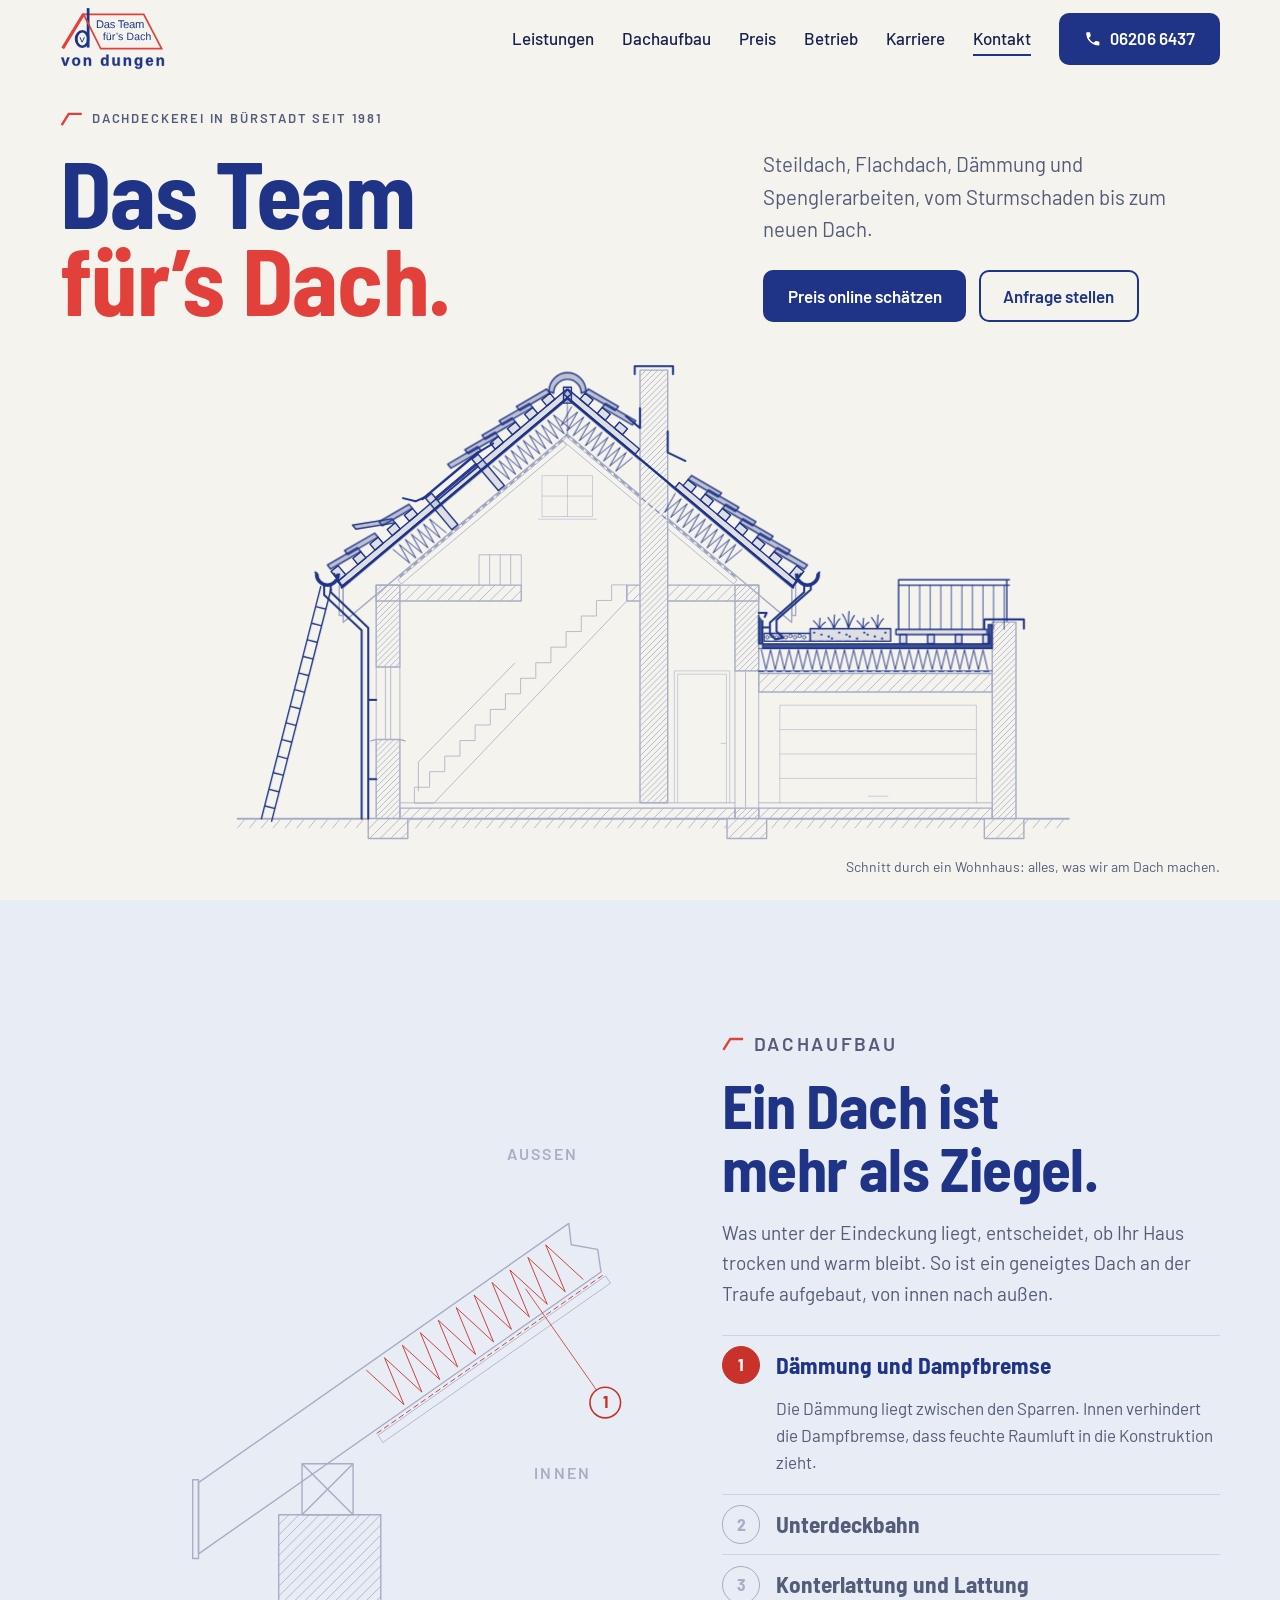
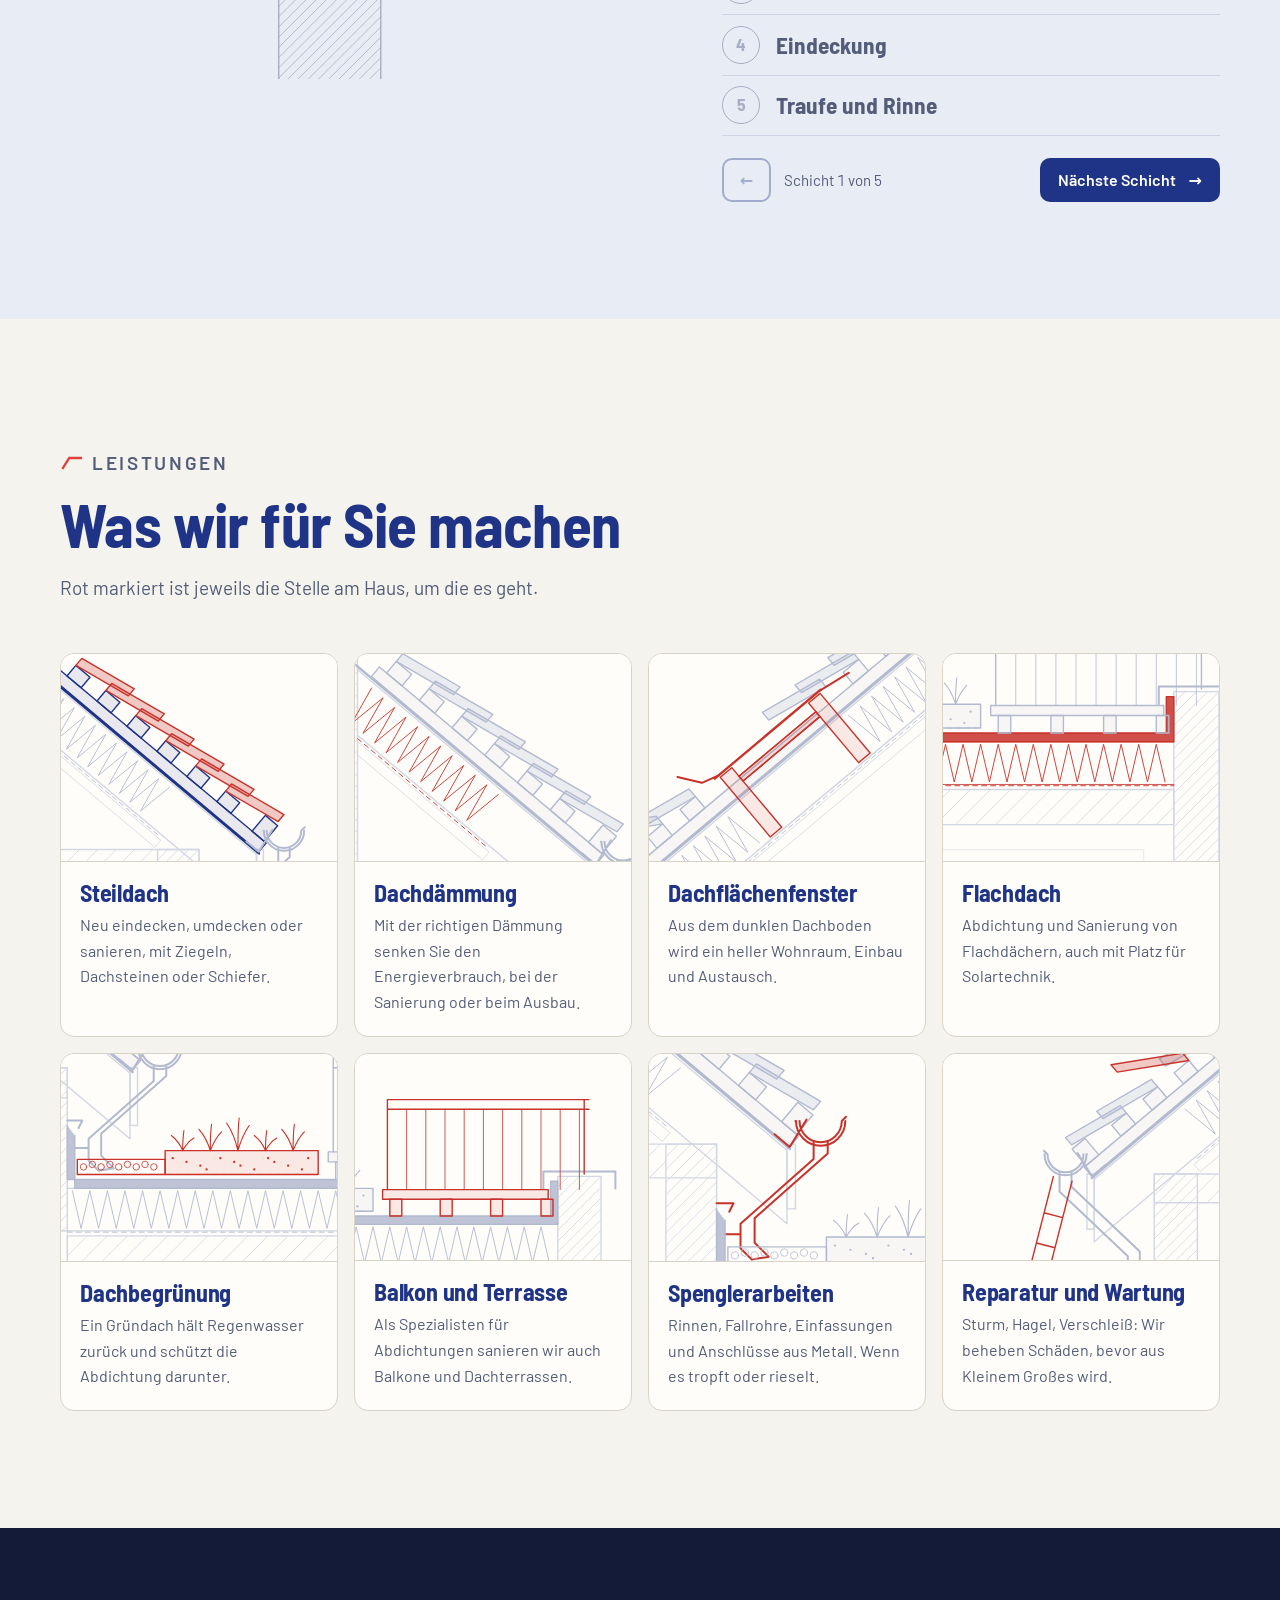
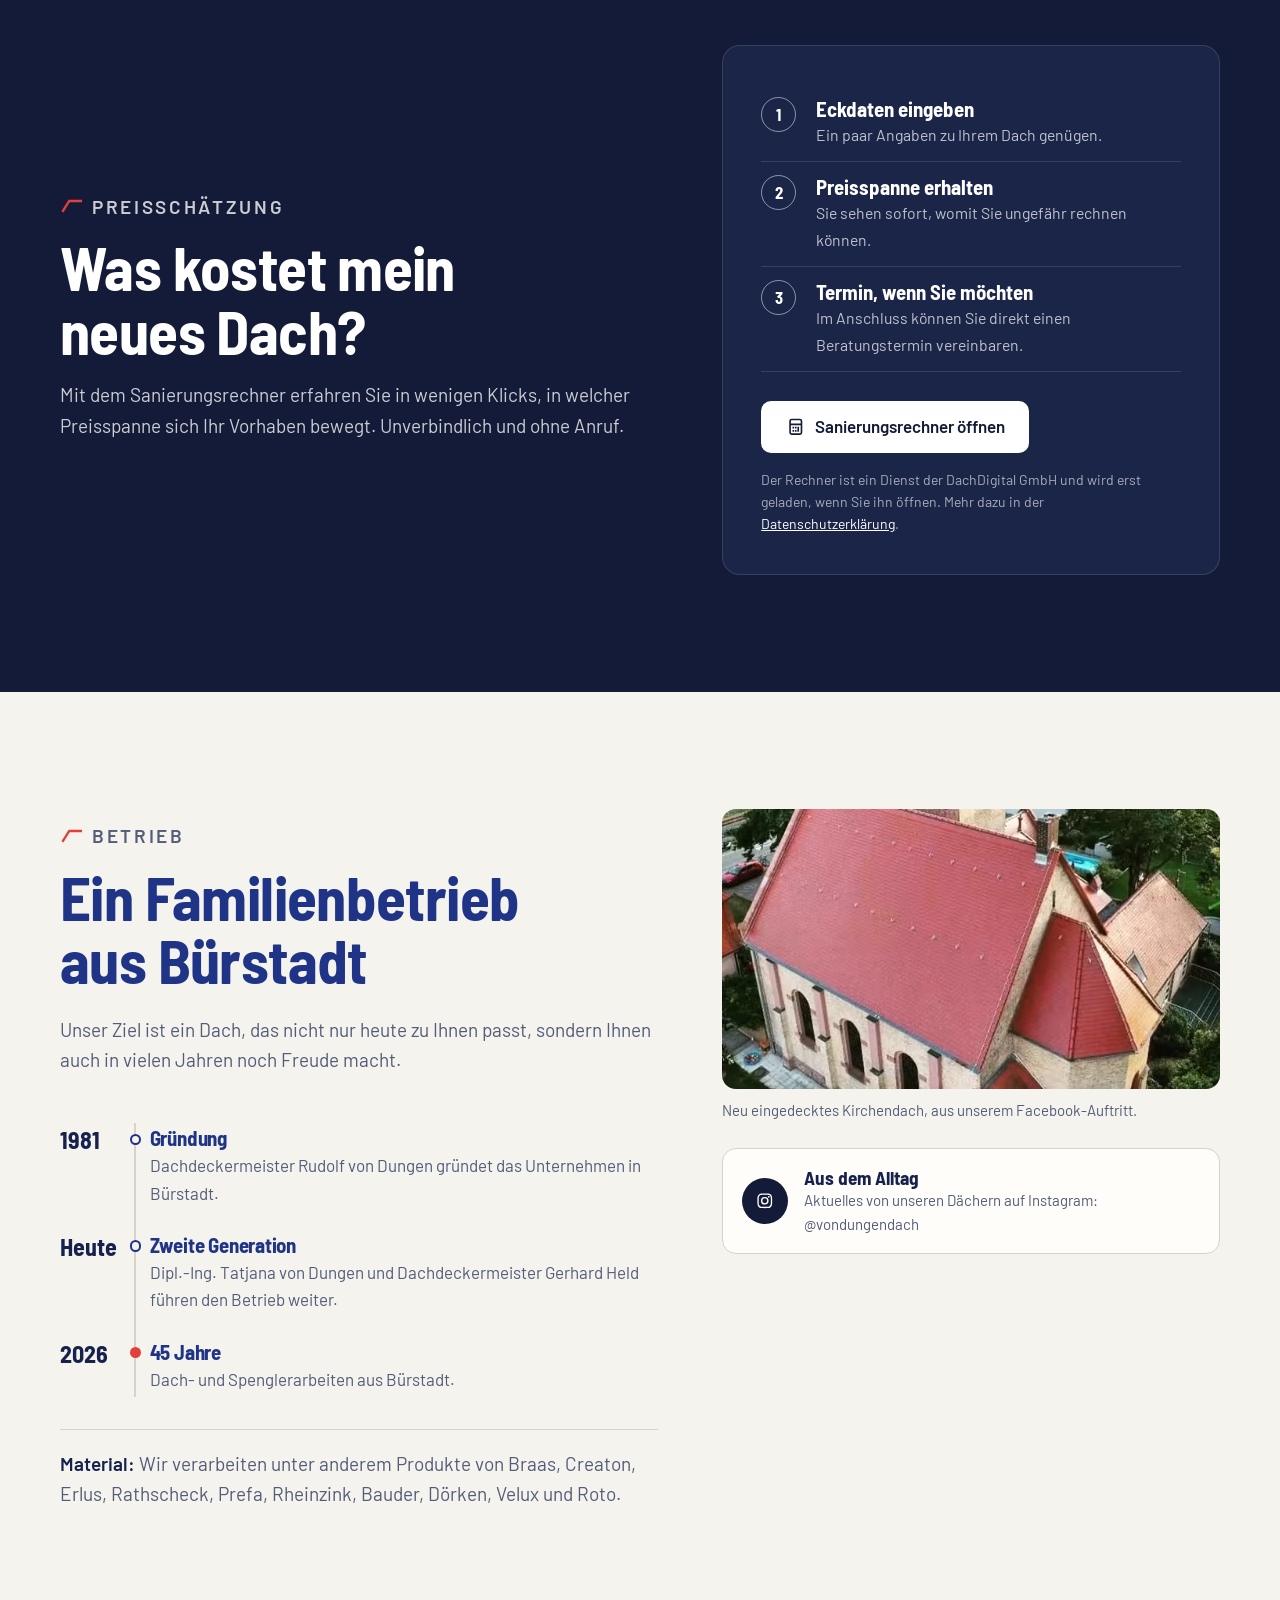
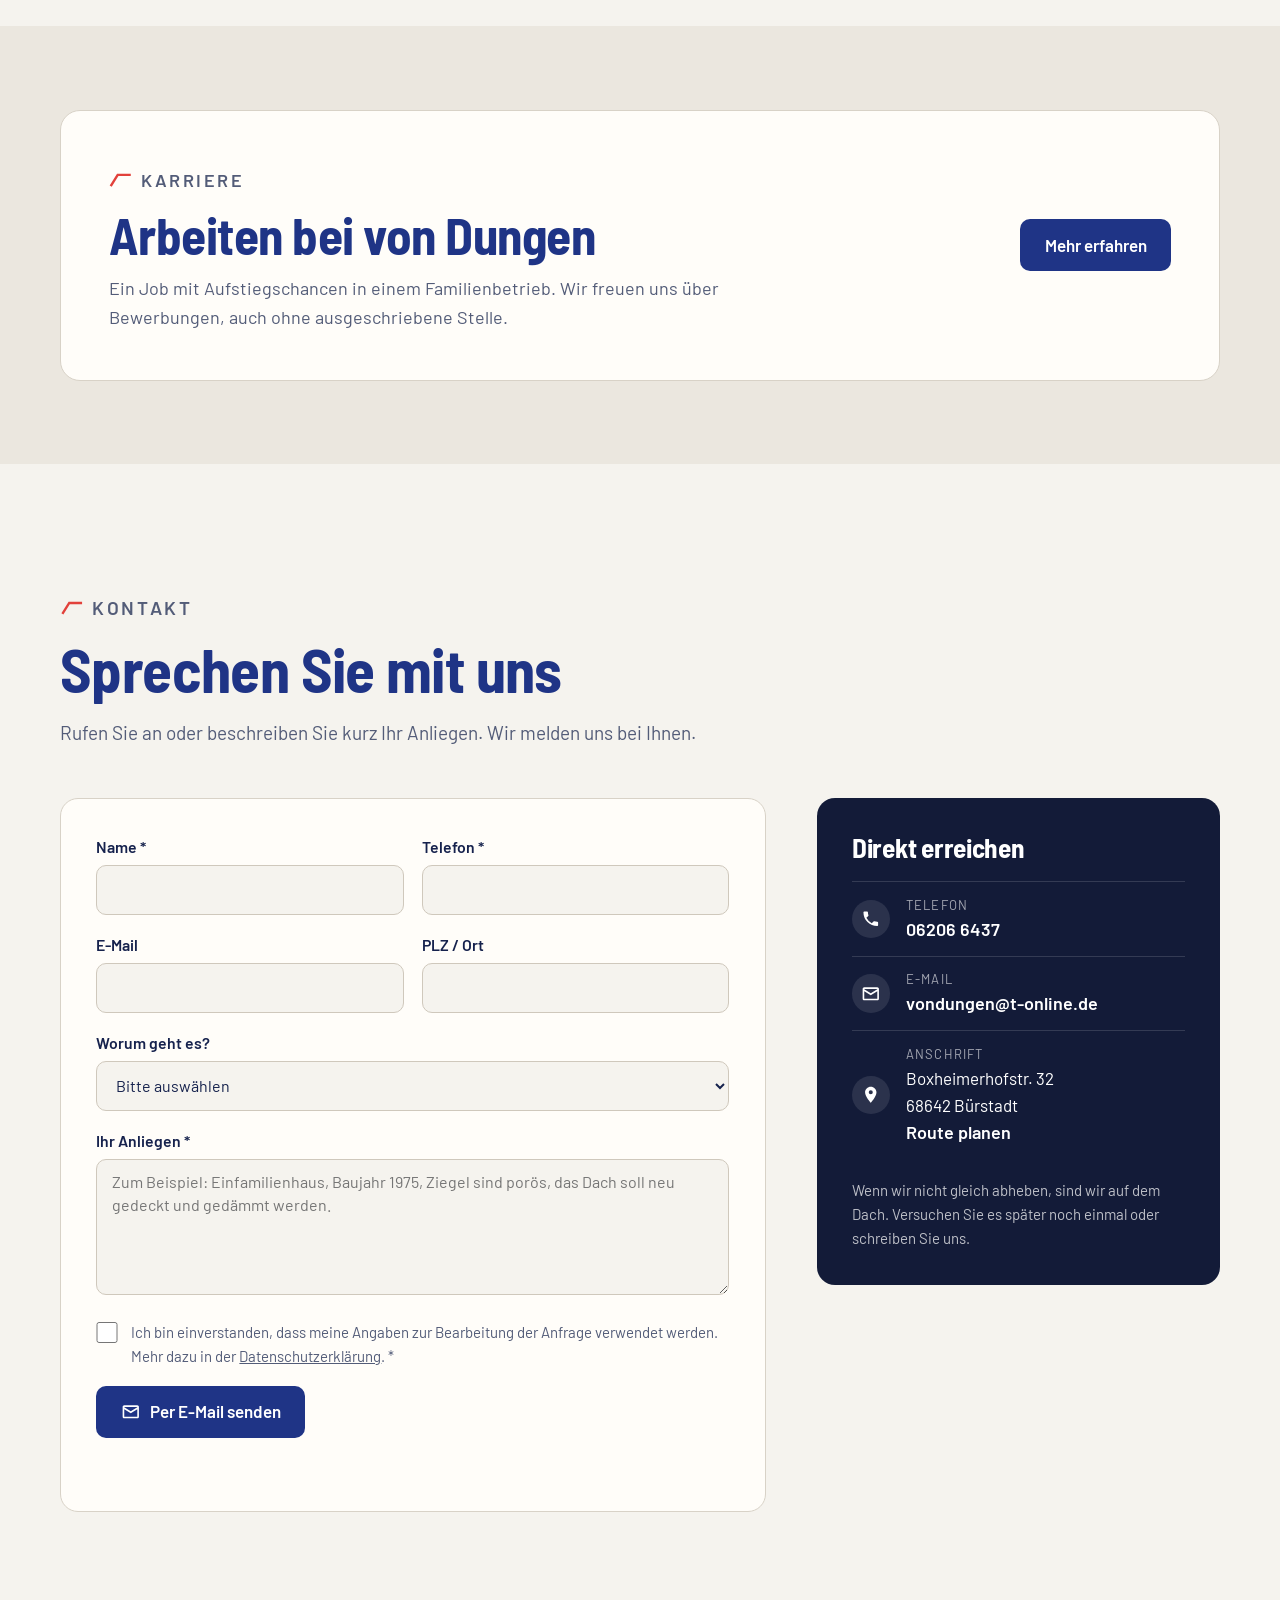
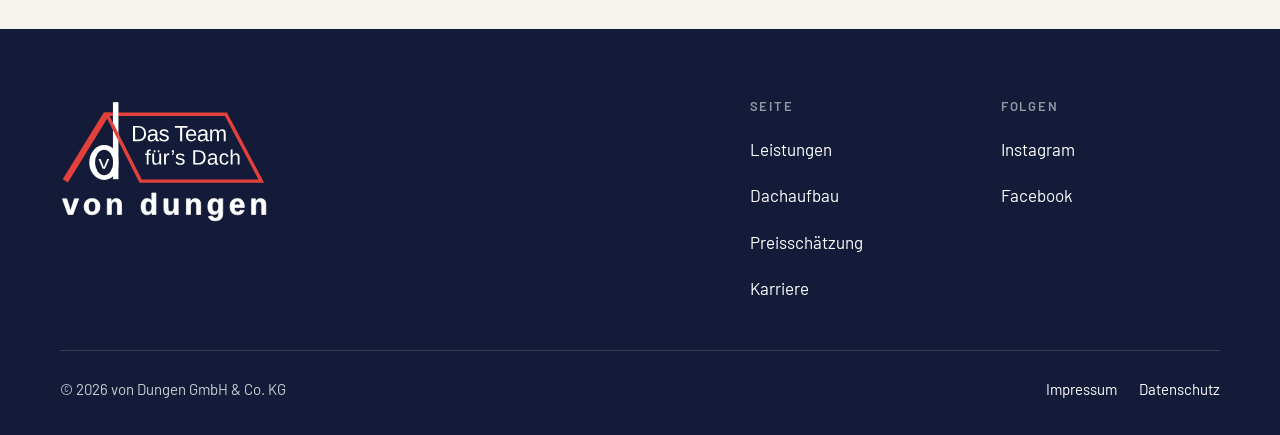
==== commit 04dfa5fc: "Hausschnitt: Garage statt Anbau, breitere Tuer, Gelaender auf der Decke Bilal: Nebengebaeude zur Gar" ====
--- a/index.html
+++ b/index.html
@@ -18,7 +18,7 @@
 <!-- TODO Bilal: Beim Umzug og:url und og:image auf https://vondungen-dach.de/ umstellen.
      Bis dahin zeigen sie auf die Vorschau, damit WhatsApp beim Teilen ein Bild zeigt. -->
 <meta property="og:url" content="https://bilal-altu.github.io/von-dungen/" />
-<meta property="og:image" content="https://bilal-altu.github.io/von-dungen/assets/img/og-bild.jpg?v=4" />
+<meta property="og:image" content="https://bilal-altu.github.io/von-dungen/assets/img/og-bild.jpg?v=5" />
 <meta name="twitter:card" content="summary_large_image" />
 <meta name="theme-color" content="#f5f3ee" />
 <link rel="icon" href="favicon.svg" type="image/svg+xml" />
@@ -85,12 +85,12 @@
            Nicht von Hand ändern: einsetzen.js überschreibt alles zwischen den Markern.
            Die Gruppe #schnitt-inhalt wird unten in den Leistungs-Kacheln per <use>
            wiederverwendet, jeweils mit anderem Ausschnitt und anderer roter Schicht. -->
-      <svg class="zeichnung schnitt-held" id="schnitt-held" viewBox="-50 108 1180 674" role="img" aria-labelledby="schnitt-titel">
-        <title id="schnitt-titel">Schnitt durch ein Wohnhaus mit Steildach, Dachfenster, Kamin, Dachrinnen und einem Anbau mit Gründach und Dachterrasse</title>
+      <svg class="zeichnung schnitt-held" id="schnitt-held" viewBox="-50 108 1180 754" role="img" aria-labelledby="schnitt-titel">
+        <title id="schnitt-titel">Schnitt durch ein Wohnhaus mit Steildach, Dachfenster, Kamin, Dachrinnen und einer Garage mit Gründach und Dachterrasse</title>
         <g id="schnitt-inhalt">
 <!-- SCHNITT:START -->
 <g class="schicht schicht--bestand">
-<path class="l l--boden" d="M-70,740 L1190,740"/><path class="l l--fein" d="M-60,742 L-70,754 M-42,742 L-52,754 M-24,742 L-34,754 M-6,742 L-16,754 M12,742 L2,754 M30,742 L20,754 M48,742 L38,754 M66,742 L56,754 M84,742 L74,754 M102,742 L92,754 M120,742 L110,754 M138,742 L128,754 M156,742 L146,754 M174,742 L164,754 M192,742 L182,754 M210,742 L200,754 M228,742 L218,754 M246,742 L236,754 M264,742 L254,754 M282,742 L272,754 M300,742 L290,754 M318,742 L308,754 M336,742 L326,754 M354,742 L344,754 M372,742 L362,754 M390,742 L380,754 M408,742 L398,754 M426,742 L416,754 M444,742 L434,754 M462,742 L452,754 M480,742 L470,754 M498,742 L488,754 M516,742 L506,754 M534,742 L524,754 M552,742 L542,754 M570,742 L560,754 M588,742 L578,754 M606,742 L596,754 M624,742 L614,754 M642,742 L632,754 M660,742 L650,754 M678,742 L668,754 M696,742 L686,754 M714,742 L704,754 M732,742 L722,754 M750,742 L740,754 M768,742 L758,754 M786,742 L776,754 M804,742 L794,754 M822,742 L812,754 M840,742 L830,754 M858,742 L848,754 M876,742 L866,754 M894,742 L884,754 M912,742 L902,754 M930,742 L920,754 M948,742 L938,754 M966,742 L956,754 M984,742 L974,754 M1002,742 L992,754 M1020,742 L1010,754 M1038,742 L1028,754 M1056,742 L1046,754 M1074,742 L1064,754 M1092,742 L1082,754 M1110,742 L1100,754 M1128,742 L1118,754 M1146,742 L1136,754 M1164,742 L1154,754 M1182,742 L1172,754 "/><path class="papier" d="M128,740 H188 V770 H128 Z"/><path class="l" d="M128,740 H188 V770 H128 Z"/><path class="l l--fein" d="M128,756 L144,740 M130,770 L160,740 M146,770 L176,740 M162,770 L188,744 M178,770 L188,760 "/><path class="papier" d="M672,740 H732 V770 H672 Z"/><path class="l" d="M672,740 H732 V770 H672 Z"/><path class="l l--fein" d="M672,756 L688,740 M674,770 L704,740 M690,770 L720,740 M706,770 L732,744 M722,770 L732,760 "/><path class="papier" d="M1062,740 H1122 V770 H1062 Z"/><path class="l" d="M1062,740 H1122 V770 H1062 Z"/><path class="l l--fein" d="M1062,756 L1078,740 M1064,770 L1094,740 M1080,770 L1110,740 M1096,770 L1122,744 M1112,770 L1122,760 "/><path class="l" d="M140,466 H176 V560 H140 Z"/><path class="l l--fein" d="M140,475 L149,466 M140,484 L158,466 M140,493 L167,466 M140,502 L176,466 M140,511 L176,475 M140,520 L176,484 M140,529 L176,493 M140,538 L176,502 M140,547 L176,511 M140,556 L176,520 M145,560 L176,529 M154,560 L176,538 M163,560 L176,547 M172,560 L176,556 "/><path class="l" d="M140,650 H176 V740 H140 Z"/><path class="l l--fein" d="M140,659 L149,650 M140,668 L158,650 M140,677 L167,650 M140,686 L176,650 M140,695 L176,659 M140,704 L176,668 M140,713 L176,677 M140,722 L176,686 M140,731 L176,695 M140,740 L176,704 M149,740 L176,713 M158,740 L176,722 M167,740 L176,731 "/><path class="l l--fein" d="M140,560 V650 M176,560 V650 M154,560 V650 M162,560 V650"/><path class="l" d="M132,652 L140,650 M176,650 L184,652"/><path class="l" d="M684,466 H720 V590 H684 Z"/><path class="l l--fein" d="M684,475 L693,466 M684,484 L702,466 M684,493 L711,466 M684,502 L720,466 M684,511 L720,475 M684,520 L720,484 M684,529 L720,493 M684,538 L720,502 M684,547 L720,511 M684,556 L720,520 M684,565 L720,529 M684,574 L720,538 M684,583 L720,547 M686,590 L720,556 M695,590 L720,565 M704,590 L720,574 M713,590 L720,583 "/><path class="l" d="M684,724 H720 V740 H684 Z"/><path class="l l--fein" d="M684,733 L693,724 M686,740 L702,724 M695,740 L711,724 M704,740 L720,724 M713,740 L720,733 "/><path class="l l--fein" d="M684,590 V724 M720,590 V724 M684,590 H720 M700,592 V722"/><path class="l" d="M176,724 H684 V740 H176 Z"/><path class="l l--fein" d="M176,740 L192,724 M192,740 L208,724 M208,740 L224,724 M224,740 L240,724 M240,740 L256,724 M256,740 L272,724 M272,740 L288,724 M288,740 L304,724 M304,740 L320,724 M320,740 L336,724 M336,740 L352,724 M352,740 L368,724 M368,740 L384,724 M384,740 L400,724 M400,740 L416,724 M416,740 L432,724 M432,740 L448,724 M448,740 L464,724 M464,740 L480,724 M480,740 L496,724 M496,740 L512,724 M512,740 L528,724 M528,740 L544,724 M544,740 L560,724 M560,740 L576,724 M576,740 L592,724 M592,740 L608,724 M608,740 L624,724 M624,740 L640,724 M640,740 L656,724 M656,740 L672,724 M672,740 L684,728 "/><path class="l" d="M720,724 H1074 V740 H720 Z"/><path class="l l--fein" d="M720,740 L736,724 M736,740 L752,724 M752,740 L768,724 M768,740 L784,724 M784,740 L800,724 M800,740 L816,724 M816,740 L832,724 M832,740 L848,724 M848,740 L864,724 M864,740 L880,724 M880,740 L896,724 M896,740 L912,724 M912,740 L928,724 M928,740 L944,724 M944,740 L960,724 M960,740 L976,724 M976,740 L992,724 M992,740 L1008,724 M1008,740 L1024,724 M1024,740 L1040,724 M1040,740 L1056,724 M1056,740 L1072,724 M1072,740 L1074,738 "/><path class="l l--fein" d="M176,716 H684 M720,716 H1074"/><path class="l" d="M140,466 H360 V490 H140 Z M520,466 H720 V490 H520 Z"/><path class="l l--fein" d="M176,482 L192,466 M184,490 L208,466 M200,490 L224,466 M216,490 L240,466 M232,490 L256,466 M248,490 L272,466 M264,490 L288,466 M280,490 L304,466 M296,490 L320,466 M312,490 L336,466 M328,490 L352,466 M344,490 L360,474 M520,482 L536,466 M528,490 L552,466 M544,490 L568,466 M560,490 L584,466 M576,490 L600,466 M592,490 L616,466 M608,490 L632,466 M624,490 L648,466 M640,490 L664,466 M656,490 L680,466 M672,490 L684,478 "/><path class="l l--fein" d="M244,716 v-20.8 h23 v-20.8 h23 v-20.8 h23 v-20.8 h23 v-20.8 h23 v-20.8 h23 v-20.8 h23 v-20.8 h23 v-20.8 h23 v-20.8 h23 v-20.8 h23 v-20.8 h23 V490 L274,716 Z"/><path class="l l--fein" d="M250,698 V654 L370,545.3"/><path class="l l--fein" d="M360,466 V420 H520 M376,420 V466 M392,420 V466 M408,420 V466 M424,420 V466 M440,420 V466 M456,420 V466 M472,420 V466 M488,420 V466 M504,420 V466"/><path class="l l--fein l--ansicht" d="M606,716 V546 H660 V716 M611,716 V551 H655 V716 M647,634 h6 M392,300 H468 V362 H392 Z M430,300 V362 M392,331 H468 M386,366 H474 M812,648 H902 V694 H812 Z M857,648 V694 M806,698 H908"/><path class="l" d="M90,470.3 L430,185 L430,237.2 L90,522.5 Z"/><path class="l" d="M770,470.3 L430,185 L430,237.2 L770,522.5 Z"/><path class="l" d="M84,466 H90 V512 H84 Z M770,466 H776 V512 H770 Z"/><path class="l l--fein" d="M178.6,463.9 L428.6,254.1 L423.4,248 L173.4,457.7 Z"/><path class="l l--fein" d="M681.4,463.9 L423.4,247.4 L428.6,241.2 L686.6,457.7 Z"/><path class="l" d="M1074,522 H1110 V646 H1074 Z"/><path class="l l--fein" d="M1074,531 L1083,522 M1074,540 L1092,522 M1074,549 L1101,522 M1074,558 L1110,522 M1074,567 L1110,531 M1074,576 L1110,540 M1074,585 L1110,549 M1074,594 L1110,558 M1074,603 L1110,567 M1074,612 L1110,576 M1074,621 L1110,585 M1074,630 L1110,594 M1074,639 L1110,603 M1076,646 L1110,612 M1085,646 L1110,621 M1094,646 L1110,630 M1103,646 L1110,639 "/><path class="l" d="M1074,700 H1110 V740 H1074 Z"/><path class="l l--fein" d="M1074,709 L1083,700 M1074,718 L1092,700 M1074,727 L1101,700 M1074,736 L1110,700 M1079,740 L1110,709 M1088,740 L1110,718 M1097,740 L1110,727 M1106,740 L1110,736 "/><path class="l l--fein" d="M1074,646 V700 M1110,646 V700 M1088,646 V700 M1096,646 V700"/><path class="l" d="M1110,700 L1118,702"/><path class="l" d="M720,600 H1074 V628 H720 Z"/><path class="l l--fein" d="M720,616 L736,600 M724,628 L752,600 M740,628 L768,600 M756,628 L784,600 M772,628 L800,600 M788,628 L816,600 M804,628 L832,600 M820,628 L848,600 M836,628 L864,600 M852,628 L880,600 M868,628 L896,600 M884,628 L912,600 M900,628 L928,600 M916,628 L944,600 M932,628 L960,600 M948,628 L976,600 M964,628 L992,600 M980,628 L1008,600 M996,628 L1024,600 M1012,628 L1040,600 M1028,628 L1056,600 M1044,628 L1072,600 M1060,628 L1074,614 "/><path class="papier" d="M540,140 H582 V716 H540 Z"/><path class="l" d="M540,140 H582 V716 H540 Z"/><path class="l l--fein" d="M540,149 L549,140 M540,158 L558,140 M540,167 L567,140 M540,176 L576,140 M540,185 L582,143 M540,194 L582,152 M540,203 L582,161 M540,212 L582,170 M540,221 L582,179 M540,230 L582,188 M540,239 L582,197 M540,248 L582,206 M540,257 L582,215 M540,266 L582,224 M540,275 L582,233 M540,284 L582,242 M540,293 L582,251 M540,302 L582,260 M540,311 L582,269 M540,320 L582,278 M540,329 L582,287 M540,338 L582,296 M540,347 L582,305 M540,356 L582,314 M540,365 L582,323 M540,374 L582,332 M540,383 L582,341 M540,392 L582,350 M540,401 L582,359 M540,410 L582,368 M540,419 L582,377 M540,428 L582,386 M540,437 L582,395 M540,446 L582,404 M540,455 L582,413 M540,464 L582,422 M540,473 L582,431 M540,482 L582,440 M540,491 L582,449 M540,500 L582,458 M540,509 L582,467 M540,518 L582,476 M540,527 L582,485 M540,536 L582,494 M540,545 L582,503 M540,554 L582,512 M540,563 L582,521 M540,572 L582,530 M540,581 L582,539 M540,590 L582,548 M540,599 L582,557 M540,608 L582,566 M540,617 L582,575 M540,626 L582,584 M540,635 L582,593 M540,644 L582,602 M540,653 L582,611 M540,662 L582,620 M540,671 L582,629 M540,680 L582,638 M540,689 L582,647 M540,698 L582,656 M540,707 L582,665 M540,716 L582,674 M549,716 L582,683 M558,716 L582,692 M567,716 L582,701 M576,716 L582,710 "/>
+<path class="l l--boden" d="M-70,820 L1190,820"/><path class="l l--fein" d="M-60,822 L-70,834 M-42,822 L-52,834 M-24,822 L-34,834 M-6,822 L-16,834 M12,822 L2,834 M30,822 L20,834 M48,822 L38,834 M66,822 L56,834 M84,822 L74,834 M102,822 L92,834 M120,822 L110,834 M138,822 L128,834 M156,822 L146,834 M174,822 L164,834 M192,822 L182,834 M210,822 L200,834 M228,822 L218,834 M246,822 L236,834 M264,822 L254,834 M282,822 L272,834 M300,822 L290,834 M318,822 L308,834 M336,822 L326,834 M354,822 L344,834 M372,822 L362,834 M390,822 L380,834 M408,822 L398,834 M426,822 L416,834 M444,822 L434,834 M462,822 L452,834 M480,822 L470,834 M498,822 L488,834 M516,822 L506,834 M534,822 L524,834 M552,822 L542,834 M570,822 L560,834 M588,822 L578,834 M606,822 L596,834 M624,822 L614,834 M642,822 L632,834 M660,822 L650,834 M678,822 L668,834 M696,822 L686,834 M714,822 L704,834 M732,822 L722,834 M750,822 L740,834 M768,822 L758,834 M786,822 L776,834 M804,822 L794,834 M822,822 L812,834 M840,822 L830,834 M858,822 L848,834 M876,822 L866,834 M894,822 L884,834 M912,822 L902,834 M930,822 L920,834 M948,822 L938,834 M966,822 L956,834 M984,822 L974,834 M1002,822 L992,834 M1020,822 L1010,834 M1038,822 L1028,834 M1056,822 L1046,834 M1074,822 L1064,834 M1092,822 L1082,834 M1110,822 L1100,834 M1128,822 L1118,834 M1146,822 L1136,834 M1164,822 L1154,834 M1182,822 L1172,834 "/><path class="papier" d="M128,820 H188 V850 H128 Z"/><path class="l" d="M128,820 H188 V850 H128 Z"/><path class="l l--fein" d="M128,836 L144,820 M130,850 L160,820 M146,850 L176,820 M162,850 L188,824 M178,850 L188,840 "/><path class="papier" d="M672,820 H732 V850 H672 Z"/><path class="l" d="M672,820 H732 V850 H672 Z"/><path class="l l--fein" d="M672,836 L688,820 M674,850 L704,820 M690,850 L720,820 M706,850 L732,824 M722,850 L732,840 "/><path class="papier" d="M1062,820 H1122 V850 H1062 Z"/><path class="l" d="M1062,820 H1122 V850 H1062 Z"/><path class="l l--fein" d="M1062,836 L1078,820 M1064,850 L1094,820 M1080,850 L1110,820 M1096,850 L1122,824 M1112,850 L1122,840 "/><path class="l" d="M140,466 H176 V590 H140 Z"/><path class="l l--fein" d="M140,475 L149,466 M140,484 L158,466 M140,493 L167,466 M140,502 L176,466 M140,511 L176,475 M140,520 L176,484 M140,529 L176,493 M140,538 L176,502 M140,547 L176,511 M140,556 L176,520 M140,565 L176,529 M140,574 L176,538 M140,583 L176,547 M142,590 L176,556 M151,590 L176,565 M160,590 L176,574 M169,590 L176,583 "/><path class="l" d="M140,700 H176 V820 H140 Z"/><path class="l l--fein" d="M140,709 L149,700 M140,718 L158,700 M140,727 L167,700 M140,736 L176,700 M140,745 L176,709 M140,754 L176,718 M140,763 L176,727 M140,772 L176,736 M140,781 L176,745 M140,790 L176,754 M140,799 L176,763 M140,808 L176,772 M140,817 L176,781 M146,820 L176,790 M155,820 L176,799 M164,820 L176,808 M173,820 L176,817 "/><path class="l l--fein" d="M140,590 V700 M176,590 V700 M154,590 V700 M162,590 V700"/><path class="l" d="M132,702 L140,700 M176,700 L184,702"/><path class="l" d="M684,466 H720 V596 H684 Z"/><path class="l l--fein" d="M684,475 L693,466 M684,484 L702,466 M684,493 L711,466 M684,502 L720,466 M684,511 L720,475 M684,520 L720,484 M684,529 L720,493 M684,538 L720,502 M684,547 L720,511 M684,556 L720,520 M684,565 L720,529 M684,574 L720,538 M684,583 L720,547 M684,592 L720,556 M689,596 L720,565 M698,596 L720,574 M707,596 L720,583 M716,596 L720,592 "/><path class="l" d="M684,804 H720 V820 H684 Z"/><path class="l l--fein" d="M684,813 L693,804 M686,820 L702,804 M695,820 L711,804 M704,820 L720,804 M713,820 L720,813 "/><path class="l l--fein" d="M684,596 V804 M720,596 V804 M684,596 H720 M700,598 V802"/><path class="l" d="M176,804 H684 V820 H176 Z"/><path class="l l--fein" d="M176,820 L192,804 M192,820 L208,804 M208,820 L224,804 M224,820 L240,804 M240,820 L256,804 M256,820 L272,804 M272,820 L288,804 M288,820 L304,804 M304,820 L320,804 M320,820 L336,804 M336,820 L352,804 M352,820 L368,804 M368,820 L384,804 M384,820 L400,804 M400,820 L416,804 M416,820 L432,804 M432,820 L448,804 M448,820 L464,804 M464,820 L480,804 M480,820 L496,804 M496,820 L512,804 M512,820 L528,804 M528,820 L544,804 M544,820 L560,804 M560,820 L576,804 M576,820 L592,804 M592,820 L608,804 M608,820 L624,804 M624,820 L640,804 M640,820 L656,804 M656,820 L672,804 M672,820 L684,808 "/><path class="l" d="M720,804 H1074 V820 H720 Z"/><path class="l l--fein" d="M720,820 L736,804 M736,820 L752,804 M752,820 L768,804 M768,820 L784,804 M784,820 L800,804 M800,820 L816,804 M816,820 L832,804 M832,820 L848,804 M848,820 L864,804 M864,820 L880,804 M880,820 L896,804 M896,820 L912,804 M912,820 L928,804 M928,820 L944,804 M944,820 L960,804 M960,820 L976,804 M976,820 L992,804 M992,820 L1008,804 M1008,820 L1024,804 M1024,820 L1040,804 M1040,820 L1056,804 M1056,820 L1072,804 M1072,820 L1074,818 "/><path class="l l--fein" d="M176,796 H684 M720,796 H1074"/><path class="l" d="M140,466 H360 V490 H140 Z M520,466 H720 V490 H520 Z"/><path class="l l--fein" d="M176,482 L192,466 M184,490 L208,466 M200,490 L224,466 M216,490 L240,466 M232,490 L256,466 M248,490 L272,466 M264,490 L288,466 M280,490 L304,466 M296,490 L320,466 M312,490 L336,466 M328,490 L352,466 M344,490 L360,474 M520,482 L536,466 M528,490 L552,466 M544,490 L568,466 M560,490 L584,466 M576,490 L600,466 M592,490 L616,466 M608,490 L632,466 M624,490 L648,466 M640,490 L664,466 M656,490 L680,466 M672,490 L684,478 "/><path class="l l--fein" d="M198,796 v-23.6 h23 v-23.6 h23 v-23.6 h23 v-23.6 h23 v-23.6 h23 v-23.6 h23 v-23.6 h23 v-23.6 h23 v-23.6 h23 v-23.6 h23 v-23.6 h23 v-23.6 h23 v-23.6 h23 v-23.6 h23 V490 L228,796 Z"/><path class="l l--fein" d="M204,778 V734 L350,584.4"/><path class="l l--fein" d="M296,466 V420 H360 V466 M312,420 V466 M328,420 V466 M344,420 V466"/><path class="l l--fein l--ansicht" d="M592,796 V596 H676 V796 M597,796 V601 H671 V796 M663,706 h7 M392,300 H468 V362 H392 Z M430,300 V362 M392,331 H468 M386,366 H474 M752,796 V648 H1050 V796 M752,685 H1050 M752,722 H1050 M752,759 H1050 M886,786 h30"/><path class="l" d="M90,470.3 L430,185 L430,237.2 L90,522.5 Z"/><path class="l" d="M770,470.3 L430,185 L430,237.2 L770,522.5 Z"/><path class="l" d="M84,466 H90 V512 H84 Z M770,466 H776 V512 H770 Z"/><path class="l l--fein" d="M178.6,463.9 L428.6,254.1 L423.4,248 L173.4,457.7 Z"/><path class="l l--fein" d="M681.4,463.9 L423.4,247.4 L428.6,241.2 L686.6,457.7 Z"/><path class="l" d="M1074,522 H1110 V820 H1074 Z"/><path class="l l--fein" d="M1074,531 L1083,522 M1074,540 L1092,522 M1074,549 L1101,522 M1074,558 L1110,522 M1074,567 L1110,531 M1074,576 L1110,540 M1074,585 L1110,549 M1074,594 L1110,558 M1074,603 L1110,567 M1074,612 L1110,576 M1074,621 L1110,585 M1074,630 L1110,594 M1074,639 L1110,603 M1074,648 L1110,612 M1074,657 L1110,621 M1074,666 L1110,630 M1074,675 L1110,639 M1074,684 L1110,648 M1074,693 L1110,657 M1074,702 L1110,666 M1074,711 L1110,675 M1074,720 L1110,684 M1074,729 L1110,693 M1074,738 L1110,702 M1074,747 L1110,711 M1074,756 L1110,720 M1074,765 L1110,729 M1074,774 L1110,738 M1074,783 L1110,747 M1074,792 L1110,756 M1074,801 L1110,765 M1074,810 L1110,774 M1074,819 L1110,783 M1082,820 L1110,792 M1091,820 L1110,801 M1100,820 L1110,810 M1109,820 L1110,819 "/><path class="l" d="M720,600 H1074 V628 H720 Z"/><path class="l l--fein" d="M720,616 L736,600 M724,628 L752,600 M740,628 L768,600 M756,628 L784,600 M772,628 L800,600 M788,628 L816,600 M804,628 L832,600 M820,628 L848,600 M836,628 L864,600 M852,628 L880,600 M868,628 L896,600 M884,628 L912,600 M900,628 L928,600 M916,628 L944,600 M932,628 L960,600 M948,628 L976,600 M964,628 L992,600 M980,628 L1008,600 M996,628 L1024,600 M1012,628 L1040,600 M1028,628 L1056,600 M1044,628 L1072,600 M1060,628 L1074,614 "/><path class="papier" d="M540,140 H582 V796 H540 Z"/><path class="l" d="M540,140 H582 V796 H540 Z"/><path class="l l--fein" d="M540,149 L549,140 M540,158 L558,140 M540,167 L567,140 M540,176 L576,140 M540,185 L582,143 M540,194 L582,152 M540,203 L582,161 M540,212 L582,170 M540,221 L582,179 M540,230 L582,188 M540,239 L582,197 M540,248 L582,206 M540,257 L582,215 M540,266 L582,224 M540,275 L582,233 M540,284 L582,242 M540,293 L582,251 M540,302 L582,260 M540,311 L582,269 M540,320 L582,278 M540,329 L582,287 M540,338 L582,296 M540,347 L582,305 M540,356 L582,314 M540,365 L582,323 M540,374 L582,332 M540,383 L582,341 M540,392 L582,350 M540,401 L582,359 M540,410 L582,368 M540,419 L582,377 M540,428 L582,386 M540,437 L582,395 M540,446 L582,404 M540,455 L582,413 M540,464 L582,422 M540,473 L582,431 M540,482 L582,440 M540,491 L582,449 M540,500 L582,458 M540,509 L582,467 M540,518 L582,476 M540,527 L582,485 M540,536 L582,494 M540,545 L582,503 M540,554 L582,512 M540,563 L582,521 M540,572 L582,530 M540,581 L582,539 M540,590 L582,548 M540,599 L582,557 M540,608 L582,566 M540,617 L582,575 M540,626 L582,584 M540,635 L582,593 M540,644 L582,602 M540,653 L582,611 M540,662 L582,620 M540,671 L582,629 M540,680 L582,638 M540,689 L582,647 M540,698 L582,656 M540,707 L582,665 M540,716 L582,674 M540,725 L582,683 M540,734 L582,692 M540,743 L582,701 M540,752 L582,710 M540,761 L582,719 M540,770 L582,728 M540,779 L582,737 M540,788 L582,746 M541,796 L582,755 M550,796 L582,764 M559,796 L582,773 M568,796 L582,782 M577,796 L582,791 "/>
 </g>
 <g class="schicht schicht--daemmung" style="--i:1">
 <path class="l l--daemm" d="M165.7,412 L190.9,432.6 L174.9,404.3 L200.1,424.9 L184.1,396.6 L209.3,417.2 L193.3,388.8 L218.5,409.5 L202.5,381.1 L227.7,401.8 L211.7,373.4 L236.8,394.1 L220.9,365.7 L246,386.4"/><path class="l l--daemm" d="M317,285 L342.2,305.7 L326.2,277.3 L351.4,298 L335.4,269.6 L360.6,290.3 L344.6,261.9 L369.8,282.5 L353.8,254.2 L379,274.8 L363,246.5 L388.2,267.1 L372.2,238.7 L397.3,259.4 L381.4,231 L406.5,251.7 L390.6,223.3 L415.7,244 L399.8,215.6 L424.9,236.3 L408.9,207.9 L434.1,228.5"/><path class="l l--strich" d="M176,453 L426,243.2"/><path class="l l--daemm" d="M694.3,412 L669.1,432.6 L685.1,404.3 L659.9,424.9 L675.9,396.6 L650.7,417.2 L666.7,388.8 L641.5,409.5 L657.5,381.1 L632.3,401.8 L648.3,373.4 L623.2,394.1 L639.1,365.7 L614,386.4 L629.9,358 L604.8,378.7 L620.7,350.3 L595.6,370.9 L611.6,342.6 L586.4,363.2 L602.4,334.9 L577.2,355.5 L593.2,327.1"/><path class="l l--daemm" d="M528.2,272.7 L503.1,293.3 L519,264.9 L493.9,285.6 L509.9,257.2 L484.7,277.9 L500.7,249.5 L475.5,270.2 L491.5,241.8 L466.3,262.5 L482.3,234.1 L457.1,254.7 L473.1,226.4 L447.9,247 L463.9,218.7 L438.7,239.3 L454.7,211 L429.5,231.6 L445.5,203.2 L420.3,223.9 L436.3,195.5"/><path class="l l--strich" d="M684,453 L426,236.5"/>
@@ -105,7 +105,7 @@
 <path class="l f" d="M254.6,381.8 L263.8,374.1 L224,326.6 L214.8,334.3 Z"/><path class="l f" d="M325.1,322.6 L334.3,314.9 L294.4,267.4 L285.2,275.1 Z"/><path class="l" d="M233,337.3 L294.2,285.9 M229.7,333.5 L291,282"/><path class="l l--bahn" d="M210.4,335.3 L294.7,264.6"/><path class="l l--blech" d="M213.5,332.8 L200.2,338.7 L180.7,334.1"/><path class="l l--blech" d="M293.1,265.9 L317.2,251"/><path class="l f f--glas" d="M233,337.3 L294.2,285.9 L291,282 L229.7,333.5 Z"/>
 </g>
 <g class="schicht schicht--spengler" style="--i:5">
-<path class="l l--blech" d="M51.1,449.6 A15,15 0 0 0 81.1,449.6 M51.1,449.6 l-3,-3 M98.8,459 L88.1,468 L76.1,448.6 M48.6,449.6 A17.5,17.5 0 0 0 83.6,449.6 L84,449.6"/><path class="l l--blech" d="M61.1,464.6 V480.6 L118,534.6 V740 M71.1,464.6 V476.6 L128,530.6 V740 M128,600 H140 M128,690 H140"/><path class="l l--blech" d="M778.9,449.6 A15,15 0 0 0 808.9,449.6 M808.9,449.6 l3,-3 M761.2,459 L771.9,468 L783.9,448.6 M811.4,449.6 A17.5,17.5 0 0 1 776.4,449.6 L776,449.6"/><path class="l l--blech" d="M788.9,464.6 V476.6 L737,522.6 V540 L745,548 M798.9,464.6 V472.6 L747,518.6 V536 L757,546 M745,548 L757,546 M726,530 H737"/><path class="l l--blech" d="M532,146 V134 H590 V146"/><path class="l l--blech" d="M540,197.7 V227.7 L518.6,209.7"/><path class="l l--blech" d="M582,232.9 V264.9 L608.8,277.6"/><path class="l l--blech" d="M1062,532 V518 H1122 V532"/><path class="l l--blech" d="M720,508 h12 l-3,6"/>
+<path class="l l--blech" d="M51.1,449.6 A15,15 0 0 0 81.1,449.6 M51.1,449.6 l-3,-3 M98.8,459 L88.1,468 L76.1,448.6 M48.6,449.6 A17.5,17.5 0 0 0 83.6,449.6 L84,449.6"/><path class="l l--blech" d="M61.1,464.6 V480.6 L118,534.6 V820 M71.1,464.6 V476.6 L128,530.6 V820 M128,640 H140 M128,760 H140"/><path class="l l--blech" d="M778.9,449.6 A15,15 0 0 0 808.9,449.6 M808.9,449.6 l3,-3 M761.2,459 L771.9,468 L783.9,448.6 M811.4,449.6 A17.5,17.5 0 0 1 776.4,449.6 L776,449.6"/><path class="l l--blech" d="M788.9,464.6 V476.6 L737,522.6 V540 L745,548 M798.9,464.6 V472.6 L747,518.6 V536 L757,546 M745,548 L757,546 M726,530 H737"/><path class="l l--blech" d="M532,146 V134 H590 V146"/><path class="l l--blech" d="M540,197.7 V227.7 L518.6,209.7"/><path class="l l--blech" d="M582,232.9 V264.9 L608.8,277.6"/><path class="l l--blech" d="M1062,532 V518 H1122 V532"/><path class="l l--blech" d="M720,508 h12 l-3,6"/>
 </g>
 <g class="schicht schicht--flach" style="--i:6">
 <path class="l l--strich" d="M720,597 H1074"/><path class="l l--daemm" d="M724,564 L731,594 L738,564 L745,594 L752,564 L759,594 L766,564 L773,594 L780,564 L787,594 L794,564 L801,594 L808,564 L815,594 L822,564 L829,594 L836,564 L843,594 L850,564 L857,594 L864,564 L871,594 L878,564 L885,594 L892,564 L899,594 L906,564 L913,594 L920,564 L927,594 L934,564 L941,594 L948,564 L955,594 L962,564 L969,594 L976,564 L983,594 L990,564 L997,594 L1004,564 L1011,594 L1018,564 L1025,594 L1032,564 L1039,594 L1046,564 L1053,594 L1060,564 L1067,594"/><path class="l l--fein" d="M720,562 H1074 M720,596 H1074"/><path class="l f f--voll" d="M720,512 V555 H1068 V526 H1074 V562 H726 V520"/>
@@ -117,7 +117,7 @@
 <path class="l f" d="M934,541 h10 v14 h-10 Z"/><path class="l f" d="M976,541 h10 v14 h-10 Z"/><path class="l f" d="M1018,541 h10 v14 h-10 Z"/><path class="l f" d="M1060,541 h10 v14 h-10 Z"/><path class="l f" d="M928,533 H1066 V541 H928 Z"/><path class="l" d="M932,458 H1100 M932,466 H1100 M932,458 V533 M1096,458 V520"/><path class="l l--fein" d="M948,466 V533 M964,466 V533 M980,466 V533 M996,466 V533 M1012,466 V533 M1028,466 V533 M1044,466 V533 M1060,466 V533 M1076,466 V533 M1092,466 V533 "/>
 </g>
 <g class="schicht schicht--wartung" style="--i:9">
-<path class="l f f--ziegel" d="M168.9,371.4 L163.8,365.3 L104,375 L109.2,381.1 Z"/><path class="l" d="M-10,740 L56,468 M5.5,743.8 L71.5,471.8 M-5.3,720.6 l15.5,3.8 M0.8,695.3 l15.5,3.8 M7,670 l15.5,3.8 M13.1,644.8 l15.5,3.8 M19.2,619.5 l15.5,3.8 M25.4,594.2 l15.5,3.8 M31.5,569 l15.5,3.8 M37.6,543.7 l15.5,3.8 M43.8,518.4 l15.5,3.8 M49.9,493.2 l15.5,3.8"/>
+<path class="l f f--ziegel" d="M168.9,371.4 L163.8,365.3 L104,375 L109.2,381.1 Z"/><path class="l" d="M-34,820 L56,468 M-18.5,824 L71.5,472 M-29,800.6 l15.5,4 M-22.6,775.4 l15.5,4 M-16.2,750.2 l15.5,4 M-9.7,725.1 l15.5,4 M-3.3,699.9 l15.5,4 M3.2,674.7 l15.5,4 M9.6,649.5 l15.5,4 M16,624.3 l15.5,4 M22.5,599.1 l15.5,4 M28.9,573.9 l15.5,4 M35.4,548.7 l15.5,4 M41.8,523.5 l15.5,4 M48.2,498.3 l15.5,4"/>
 </g>
 <!-- SCHNITT:ENDE -->
         </g>
@@ -582,7 +582,7 @@
   "description": "Dach- und Spenglerarbeiten in Bürstadt: Steildach, Flachdach, Dachdämmung, Dachflächenfenster, Dachbegrünung, Balkon und Terrasse, Reparatur und Wartung.",
   "url": "https://vondungen-dach.de/",
   "logo": "https://bilal-altu.github.io/von-dungen/assets/img/logo-von-dungen.svg",
-  "image": "https://bilal-altu.github.io/von-dungen/assets/img/og-bild.jpg?v=4",
+  "image": "https://bilal-altu.github.io/von-dungen/assets/img/og-bild.jpg?v=5",
   "telephone": "+49 6206 6437",
   "email": "vondungen@t-online.de",
   "foundingDate": "1981",
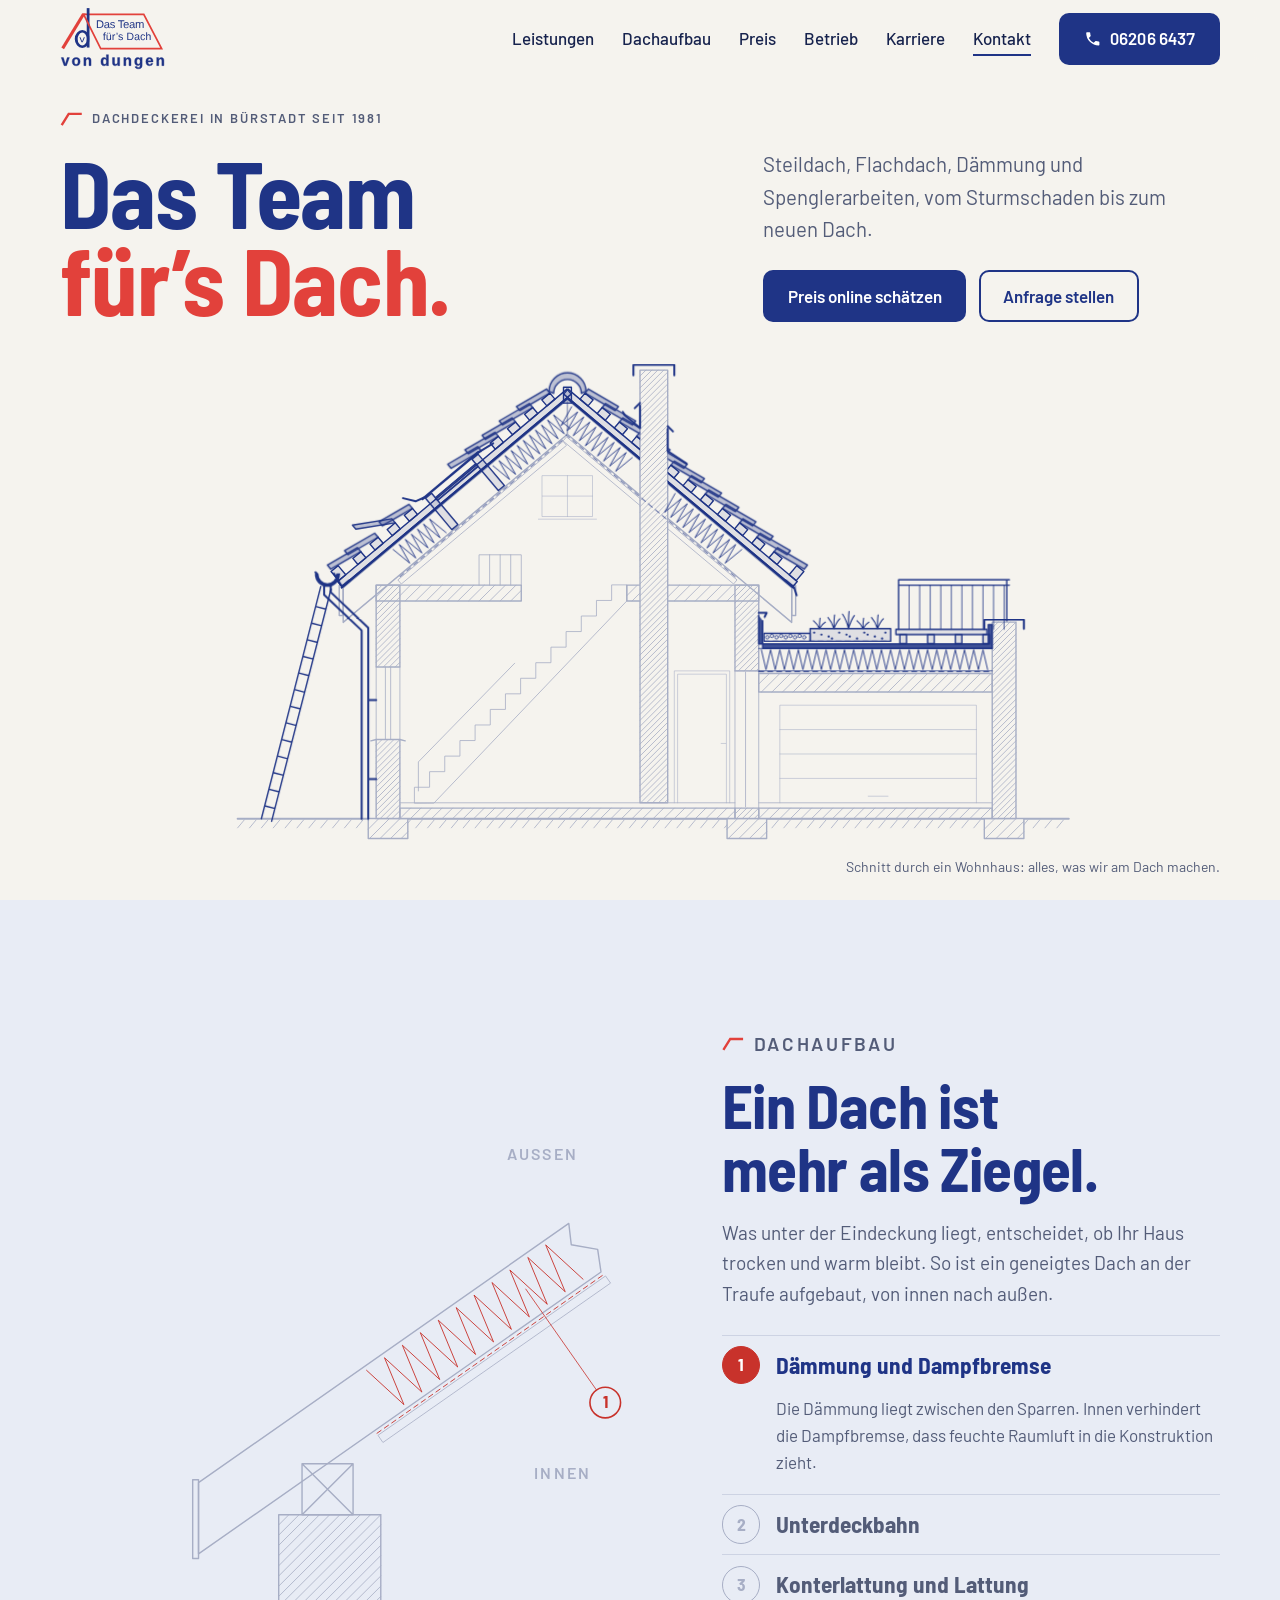
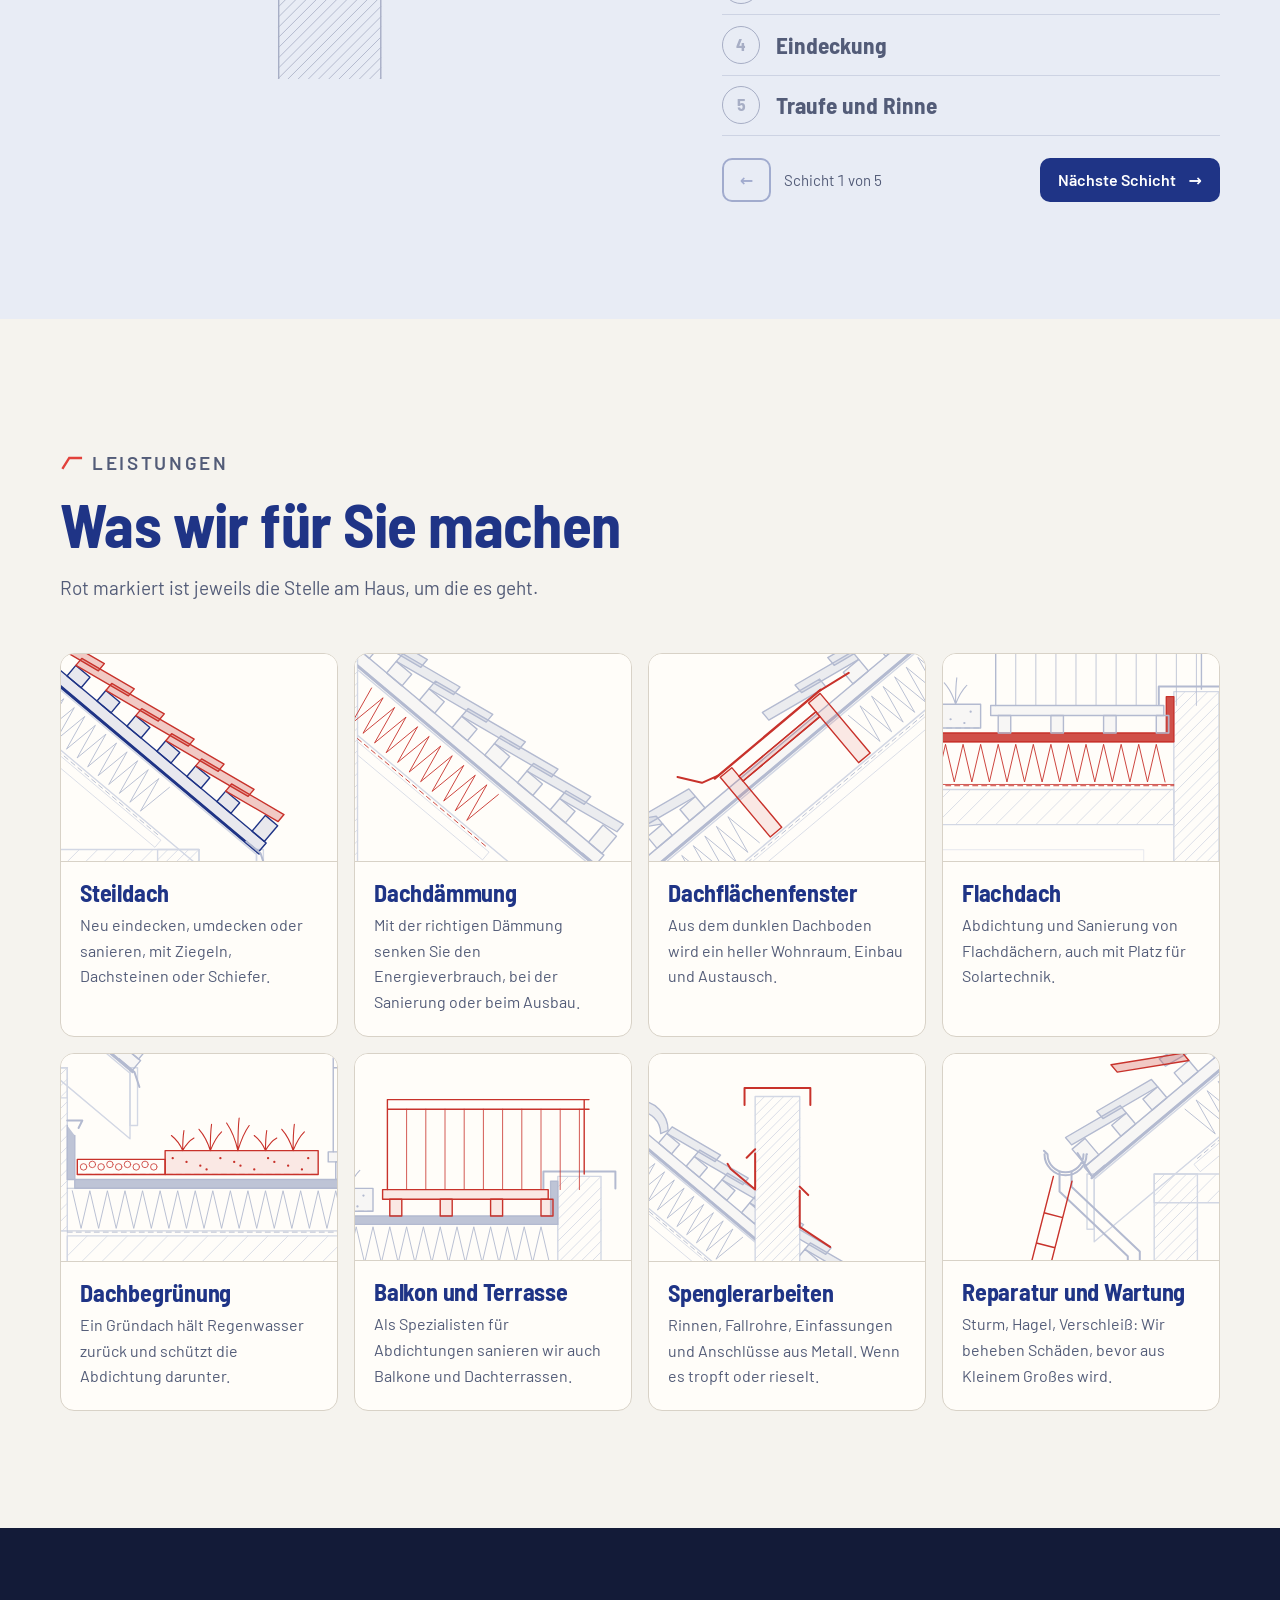
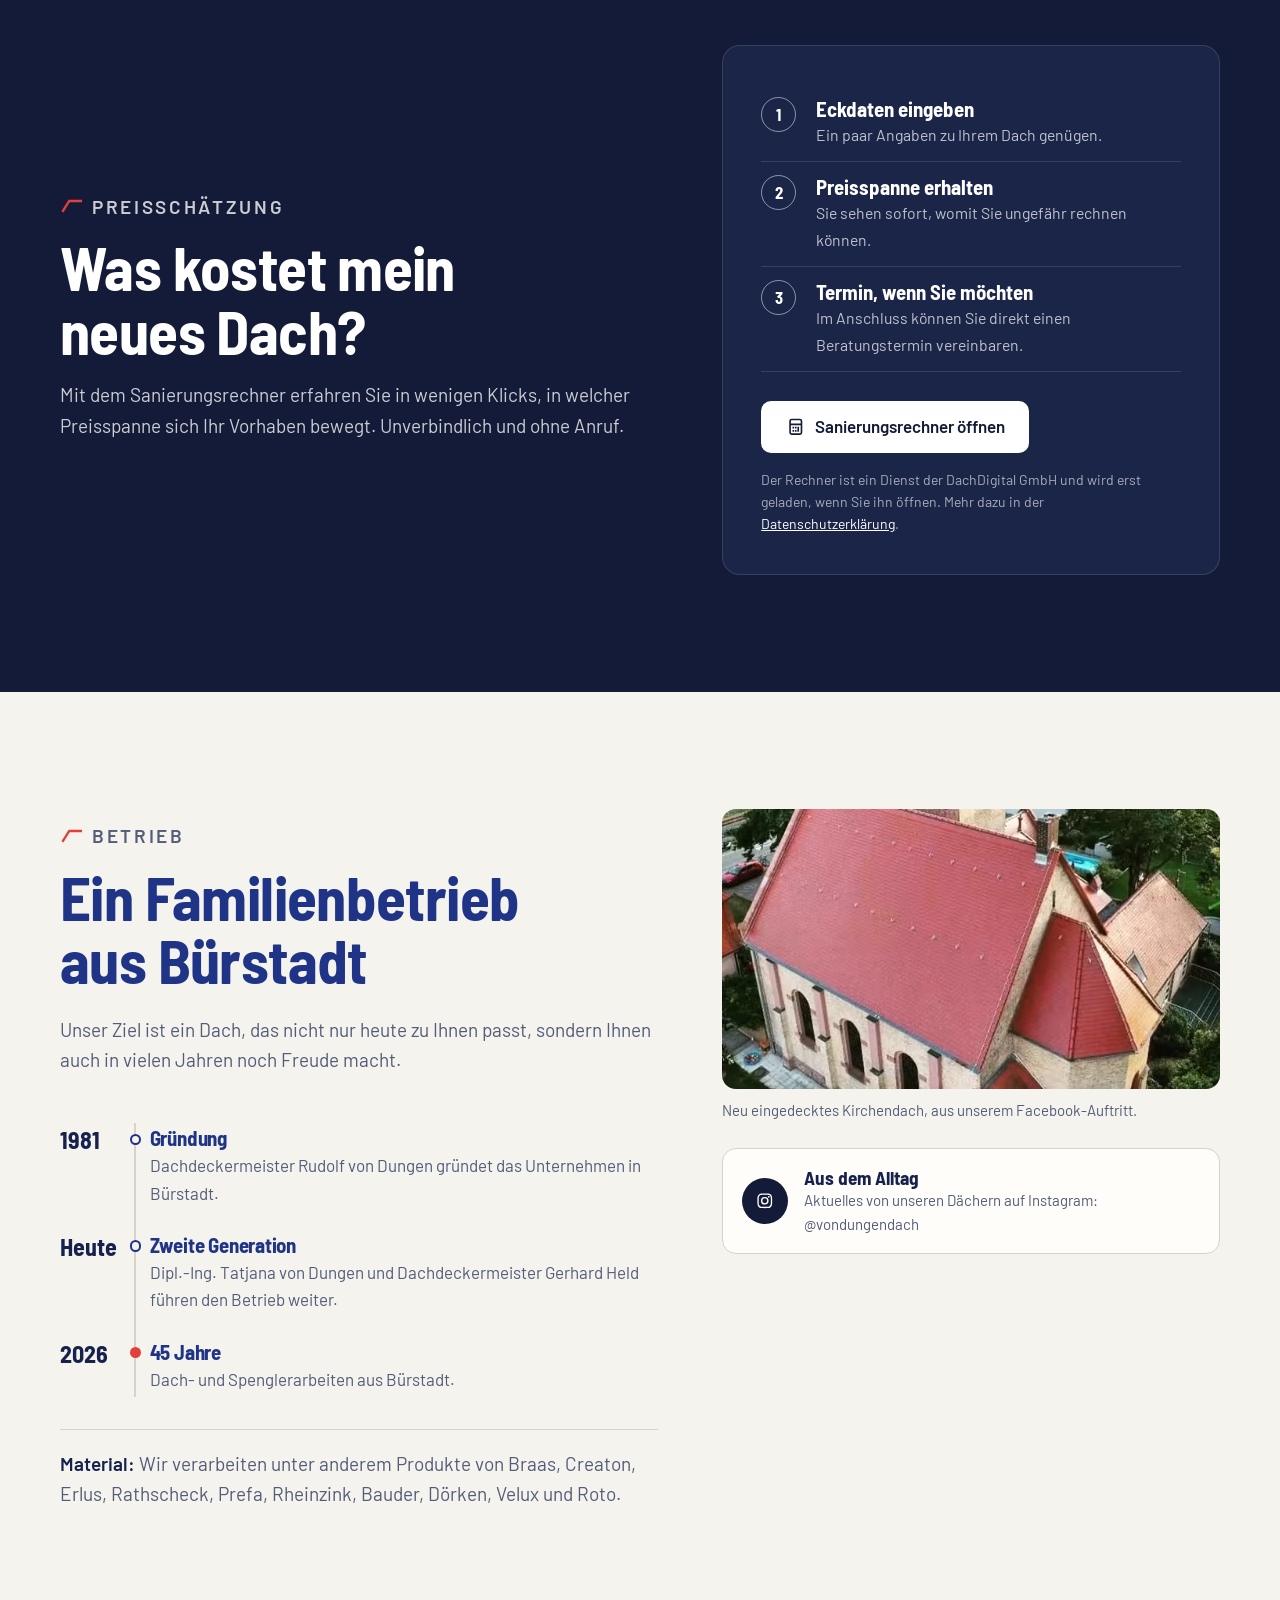
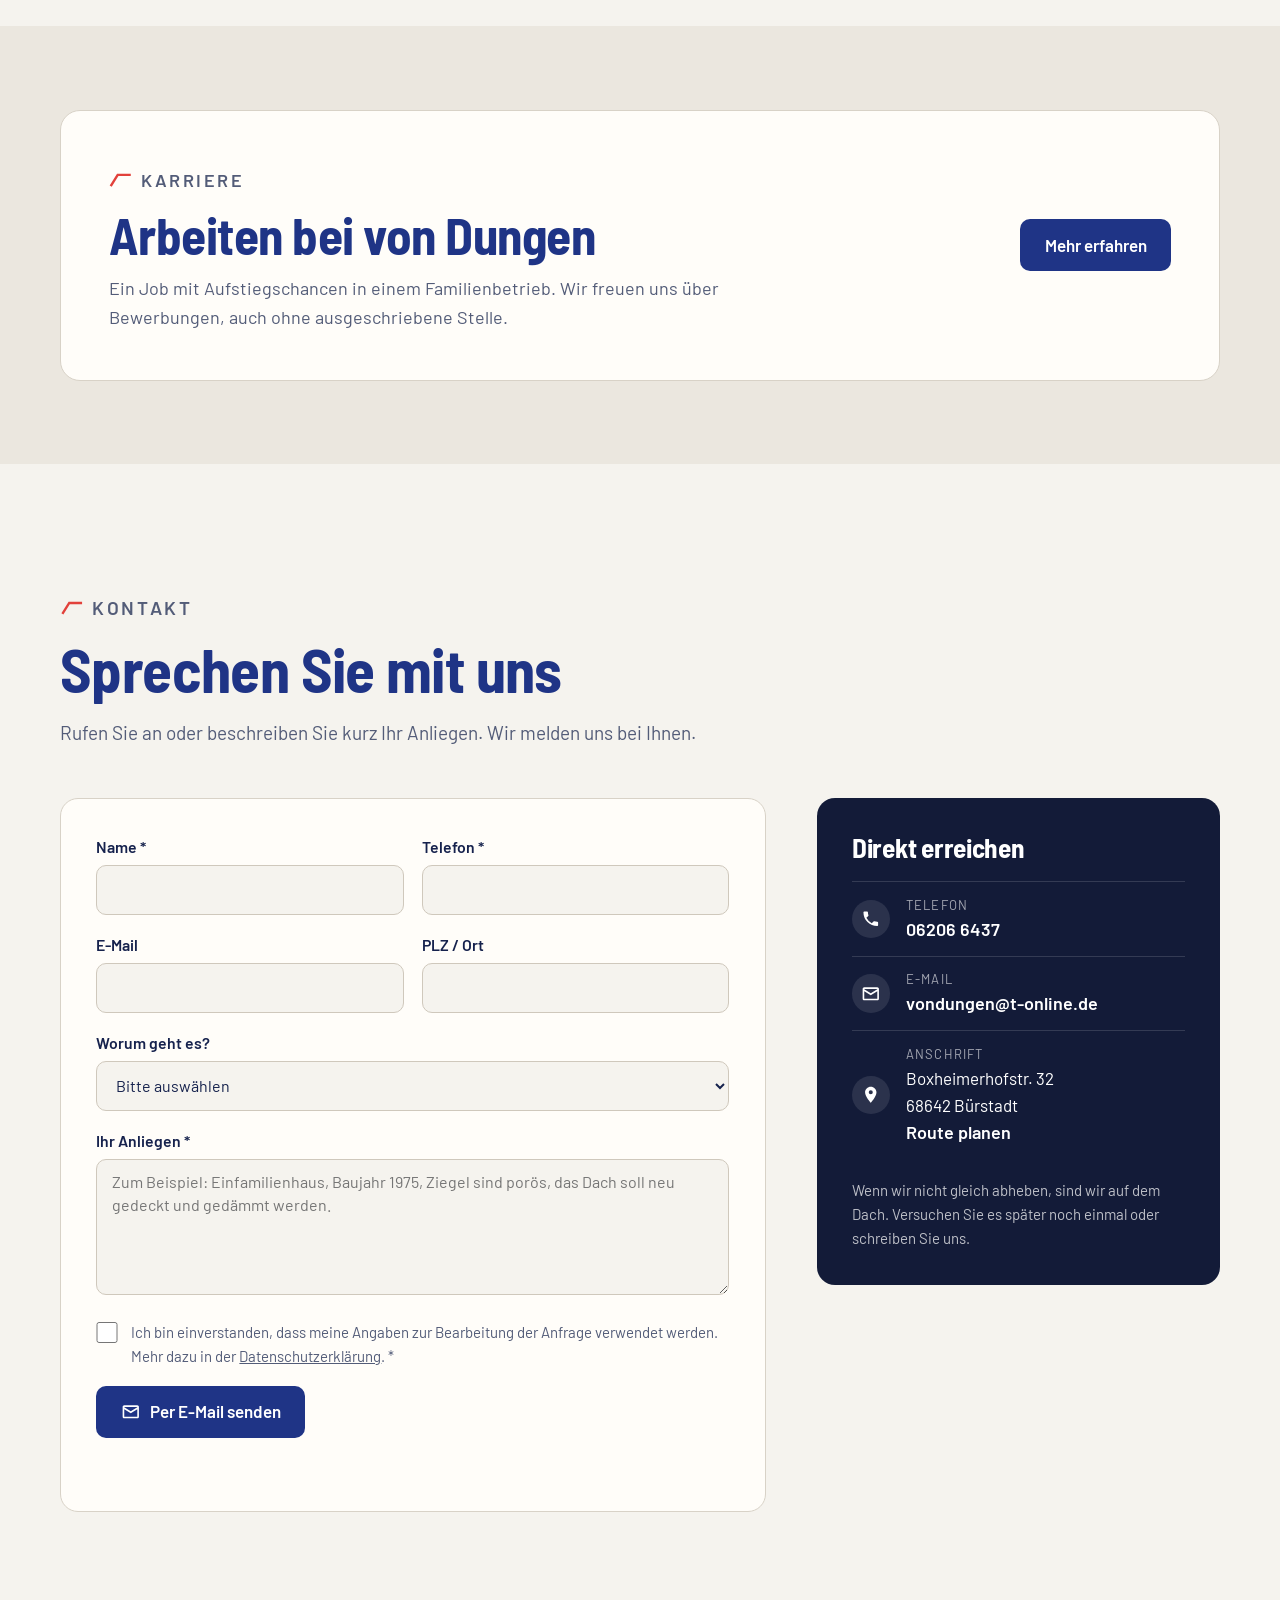
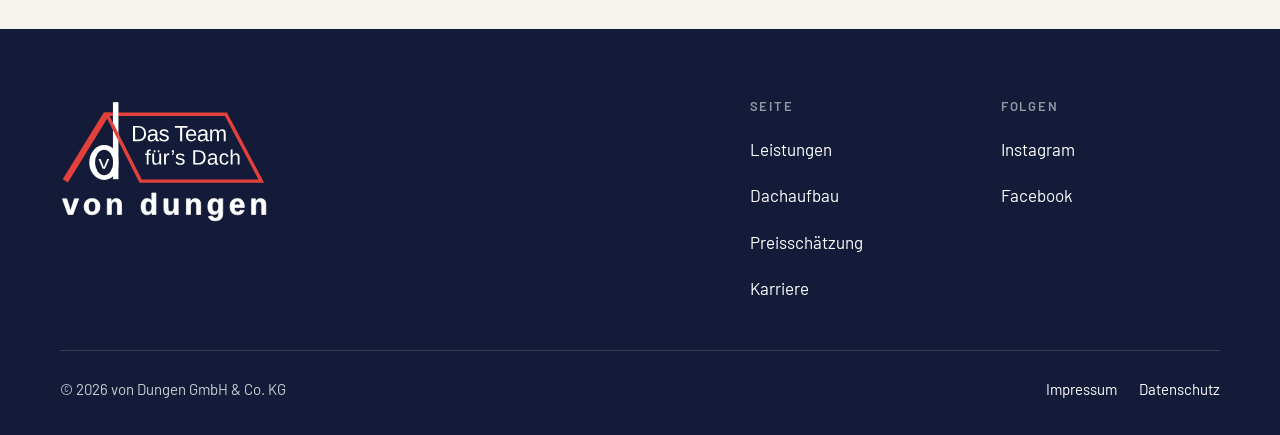
==== commit bdf7d6e8: "Rechte Dachrinne entfernt, Ziegel bis an den Kamin Bilal: "keiner macht ne Dachrinne aufs Dach". Die" ====
--- a/index.html
+++ b/index.html
@@ -18,7 +18,7 @@
 <!-- TODO Bilal: Beim Umzug og:url und og:image auf https://vondungen-dach.de/ umstellen.
      Bis dahin zeigen sie auf die Vorschau, damit WhatsApp beim Teilen ein Bild zeigt. -->
 <meta property="og:url" content="https://bilal-altu.github.io/von-dungen/" />
-<meta property="og:image" content="https://bilal-altu.github.io/von-dungen/assets/img/og-bild.jpg?v=5" />
+<meta property="og:image" content="https://bilal-altu.github.io/von-dungen/assets/img/og-bild.jpg?v=6" />
 <meta name="twitter:card" content="summary_large_image" />
 <meta name="theme-color" content="#f5f3ee" />
 <link rel="icon" href="favicon.svg" type="image/svg+xml" />
@@ -89,6 +89,7 @@
         <title id="schnitt-titel">Schnitt durch ein Wohnhaus mit Steildach, Dachfenster, Kamin, Dachrinnen und einer Garage mit Gründach und Dachterrasse</title>
         <g id="schnitt-inhalt">
 <!-- SCHNITT:START -->
+<clipPath id="vd-ohne-kamin"><path clip-rule="evenodd" d="M-200,-200 H1400 V1100 H-200 Z M540,-200 H582 V490 H540 Z"/></clipPath>
 <g class="schicht schicht--bestand">
 <path class="l l--boden" d="M-70,820 L1190,820"/><path class="l l--fein" d="M-60,822 L-70,834 M-42,822 L-52,834 M-24,822 L-34,834 M-6,822 L-16,834 M12,822 L2,834 M30,822 L20,834 M48,822 L38,834 M66,822 L56,834 M84,822 L74,834 M102,822 L92,834 M120,822 L110,834 M138,822 L128,834 M156,822 L146,834 M174,822 L164,834 M192,822 L182,834 M210,822 L200,834 M228,822 L218,834 M246,822 L236,834 M264,822 L254,834 M282,822 L272,834 M300,822 L290,834 M318,822 L308,834 M336,822 L326,834 M354,822 L344,834 M372,822 L362,834 M390,822 L380,834 M408,822 L398,834 M426,822 L416,834 M444,822 L434,834 M462,822 L452,834 M480,822 L470,834 M498,822 L488,834 M516,822 L506,834 M534,822 L524,834 M552,822 L542,834 M570,822 L560,834 M588,822 L578,834 M606,822 L596,834 M624,822 L614,834 M642,822 L632,834 M660,822 L650,834 M678,822 L668,834 M696,822 L686,834 M714,822 L704,834 M732,822 L722,834 M750,822 L740,834 M768,822 L758,834 M786,822 L776,834 M804,822 L794,834 M822,822 L812,834 M840,822 L830,834 M858,822 L848,834 M876,822 L866,834 M894,822 L884,834 M912,822 L902,834 M930,822 L920,834 M948,822 L938,834 M966,822 L956,834 M984,822 L974,834 M1002,822 L992,834 M1020,822 L1010,834 M1038,822 L1028,834 M1056,822 L1046,834 M1074,822 L1064,834 M1092,822 L1082,834 M1110,822 L1100,834 M1128,822 L1118,834 M1146,822 L1136,834 M1164,822 L1154,834 M1182,822 L1172,834 "/><path class="papier" d="M128,820 H188 V850 H128 Z"/><path class="l" d="M128,820 H188 V850 H128 Z"/><path class="l l--fein" d="M128,836 L144,820 M130,850 L160,820 M146,850 L176,820 M162,850 L188,824 M178,850 L188,840 "/><path class="papier" d="M672,820 H732 V850 H672 Z"/><path class="l" d="M672,820 H732 V850 H672 Z"/><path class="l l--fein" d="M672,836 L688,820 M674,850 L704,820 M690,850 L720,820 M706,850 L732,824 M722,850 L732,840 "/><path class="papier" d="M1062,820 H1122 V850 H1062 Z"/><path class="l" d="M1062,820 H1122 V850 H1062 Z"/><path class="l l--fein" d="M1062,836 L1078,820 M1064,850 L1094,820 M1080,850 L1110,820 M1096,850 L1122,824 M1112,850 L1122,840 "/><path class="l" d="M140,466 H176 V590 H140 Z"/><path class="l l--fein" d="M140,475 L149,466 M140,484 L158,466 M140,493 L167,466 M140,502 L176,466 M140,511 L176,475 M140,520 L176,484 M140,529 L176,493 M140,538 L176,502 M140,547 L176,511 M140,556 L176,520 M140,565 L176,529 M140,574 L176,538 M140,583 L176,547 M142,590 L176,556 M151,590 L176,565 M160,590 L176,574 M169,590 L176,583 "/><path class="l" d="M140,700 H176 V820 H140 Z"/><path class="l l--fein" d="M140,709 L149,700 M140,718 L158,700 M140,727 L167,700 M140,736 L176,700 M140,745 L176,709 M140,754 L176,718 M140,763 L176,727 M140,772 L176,736 M140,781 L176,745 M140,790 L176,754 M140,799 L176,763 M140,808 L176,772 M140,817 L176,781 M146,820 L176,790 M155,820 L176,799 M164,820 L176,808 M173,820 L176,817 "/><path class="l l--fein" d="M140,590 V700 M176,590 V700 M154,590 V700 M162,590 V700"/><path class="l" d="M132,702 L140,700 M176,700 L184,702"/><path class="l" d="M684,466 H720 V596 H684 Z"/><path class="l l--fein" d="M684,475 L693,466 M684,484 L702,466 M684,493 L711,466 M684,502 L720,466 M684,511 L720,475 M684,520 L720,484 M684,529 L720,493 M684,538 L720,502 M684,547 L720,511 M684,556 L720,520 M684,565 L720,529 M684,574 L720,538 M684,583 L720,547 M684,592 L720,556 M689,596 L720,565 M698,596 L720,574 M707,596 L720,583 M716,596 L720,592 "/><path class="l" d="M684,804 H720 V820 H684 Z"/><path class="l l--fein" d="M684,813 L693,804 M686,820 L702,804 M695,820 L711,804 M704,820 L720,804 M713,820 L720,813 "/><path class="l l--fein" d="M684,596 V804 M720,596 V804 M684,596 H720 M700,598 V802"/><path class="l" d="M176,804 H684 V820 H176 Z"/><path class="l l--fein" d="M176,820 L192,804 M192,820 L208,804 M208,820 L224,804 M224,820 L240,804 M240,820 L256,804 M256,820 L272,804 M272,820 L288,804 M288,820 L304,804 M304,820 L320,804 M320,820 L336,804 M336,820 L352,804 M352,820 L368,804 M368,820 L384,804 M384,820 L400,804 M400,820 L416,804 M416,820 L432,804 M432,820 L448,804 M448,820 L464,804 M464,820 L480,804 M480,820 L496,804 M496,820 L512,804 M512,820 L528,804 M528,820 L544,804 M544,820 L560,804 M560,820 L576,804 M576,820 L592,804 M592,820 L608,804 M608,820 L624,804 M624,820 L640,804 M640,820 L656,804 M656,820 L672,804 M672,820 L684,808 "/><path class="l" d="M720,804 H1074 V820 H720 Z"/><path class="l l--fein" d="M720,820 L736,804 M736,820 L752,804 M752,820 L768,804 M768,820 L784,804 M784,820 L800,804 M800,820 L816,804 M816,820 L832,804 M832,820 L848,804 M848,820 L864,804 M864,820 L880,804 M880,820 L896,804 M896,820 L912,804 M912,820 L928,804 M928,820 L944,804 M944,820 L960,804 M960,820 L976,804 M976,820 L992,804 M992,820 L1008,804 M1008,820 L1024,804 M1024,820 L1040,804 M1040,820 L1056,804 M1056,820 L1072,804 M1072,820 L1074,818 "/><path class="l l--fein" d="M176,796 H684 M720,796 H1074"/><path class="l" d="M140,466 H360 V490 H140 Z M520,466 H720 V490 H520 Z"/><path class="l l--fein" d="M176,482 L192,466 M184,490 L208,466 M200,490 L224,466 M216,490 L240,466 M232,490 L256,466 M248,490 L272,466 M264,490 L288,466 M280,490 L304,466 M296,490 L320,466 M312,490 L336,466 M328,490 L352,466 M344,490 L360,474 M520,482 L536,466 M528,490 L552,466 M544,490 L568,466 M560,490 L584,466 M576,490 L600,466 M592,490 L616,466 M608,490 L632,466 M624,490 L648,466 M640,490 L664,466 M656,490 L680,466 M672,490 L684,478 "/><path class="l l--fein" d="M198,796 v-23.6 h23 v-23.6 h23 v-23.6 h23 v-23.6 h23 v-23.6 h23 v-23.6 h23 v-23.6 h23 v-23.6 h23 v-23.6 h23 v-23.6 h23 v-23.6 h23 v-23.6 h23 v-23.6 h23 v-23.6 h23 V490 L228,796 Z"/><path class="l l--fein" d="M204,778 V734 L350,584.4"/><path class="l l--fein" d="M296,466 V420 H360 V466 M312,420 V466 M328,420 V466 M344,420 V466"/><path class="l l--fein l--ansicht" d="M592,796 V596 H676 V796 M597,796 V601 H671 V796 M663,706 h7 M392,300 H468 V362 H392 Z M430,300 V362 M392,331 H468 M386,366 H474 M752,796 V648 H1050 V796 M752,685 H1050 M752,722 H1050 M752,759 H1050 M886,786 h30"/><path class="l" d="M90,470.3 L430,185 L430,237.2 L90,522.5 Z"/><path class="l" d="M770,470.3 L430,185 L430,237.2 L770,522.5 Z"/><path class="l" d="M84,466 H90 V512 H84 Z M770,466 H776 V512 H770 Z"/><path class="l l--fein" d="M178.6,463.9 L428.6,254.1 L423.4,248 L173.4,457.7 Z"/><path class="l l--fein" d="M681.4,463.9 L423.4,247.4 L428.6,241.2 L686.6,457.7 Z"/><path class="l" d="M1074,522 H1110 V820 H1074 Z"/><path class="l l--fein" d="M1074,531 L1083,522 M1074,540 L1092,522 M1074,549 L1101,522 M1074,558 L1110,522 M1074,567 L1110,531 M1074,576 L1110,540 M1074,585 L1110,549 M1074,594 L1110,558 M1074,603 L1110,567 M1074,612 L1110,576 M1074,621 L1110,585 M1074,630 L1110,594 M1074,639 L1110,603 M1074,648 L1110,612 M1074,657 L1110,621 M1074,666 L1110,630 M1074,675 L1110,639 M1074,684 L1110,648 M1074,693 L1110,657 M1074,702 L1110,666 M1074,711 L1110,675 M1074,720 L1110,684 M1074,729 L1110,693 M1074,738 L1110,702 M1074,747 L1110,711 M1074,756 L1110,720 M1074,765 L1110,729 M1074,774 L1110,738 M1074,783 L1110,747 M1074,792 L1110,756 M1074,801 L1110,765 M1074,810 L1110,774 M1074,819 L1110,783 M1082,820 L1110,792 M1091,820 L1110,801 M1100,820 L1110,810 M1109,820 L1110,819 "/><path class="l" d="M720,600 H1074 V628 H720 Z"/><path class="l l--fein" d="M720,616 L736,600 M724,628 L752,600 M740,628 L768,600 M756,628 L784,600 M772,628 L800,600 M788,628 L816,600 M804,628 L832,600 M820,628 L848,600 M836,628 L864,600 M852,628 L880,600 M868,628 L896,600 M884,628 L912,600 M900,628 L928,600 M916,628 L944,600 M932,628 L960,600 M948,628 L976,600 M964,628 L992,600 M980,628 L1008,600 M996,628 L1024,600 M1012,628 L1040,600 M1028,628 L1056,600 M1044,628 L1072,600 M1060,628 L1074,614 "/><path class="papier" d="M540,140 H582 V796 H540 Z"/><path class="l" d="M540,140 H582 V796 H540 Z"/><path class="l l--fein" d="M540,149 L549,140 M540,158 L558,140 M540,167 L567,140 M540,176 L576,140 M540,185 L582,143 M540,194 L582,152 M540,203 L582,161 M540,212 L582,170 M540,221 L582,179 M540,230 L582,188 M540,239 L582,197 M540,248 L582,206 M540,257 L582,215 M540,266 L582,224 M540,275 L582,233 M540,284 L582,242 M540,293 L582,251 M540,302 L582,260 M540,311 L582,269 M540,320 L582,278 M540,329 L582,287 M540,338 L582,296 M540,347 L582,305 M540,356 L582,314 M540,365 L582,323 M540,374 L582,332 M540,383 L582,341 M540,392 L582,350 M540,401 L582,359 M540,410 L582,368 M540,419 L582,377 M540,428 L582,386 M540,437 L582,395 M540,446 L582,404 M540,455 L582,413 M540,464 L582,422 M540,473 L582,431 M540,482 L582,440 M540,491 L582,449 M540,500 L582,458 M540,509 L582,467 M540,518 L582,476 M540,527 L582,485 M540,536 L582,494 M540,545 L582,503 M540,554 L582,512 M540,563 L582,521 M540,572 L582,530 M540,581 L582,539 M540,590 L582,548 M540,599 L582,557 M540,608 L582,566 M540,617 L582,575 M540,626 L582,584 M540,635 L582,593 M540,644 L582,602 M540,653 L582,611 M540,662 L582,620 M540,671 L582,629 M540,680 L582,638 M540,689 L582,647 M540,698 L582,656 M540,707 L582,665 M540,716 L582,674 M540,725 L582,683 M540,734 L582,692 M540,743 L582,701 M540,752 L582,710 M540,761 L582,719 M540,770 L582,728 M540,779 L582,737 M540,788 L582,746 M541,796 L582,755 M550,796 L582,764 M559,796 L582,773 M568,796 L582,782 M577,796 L582,791 "/>
 </g>
@@ -96,16 +97,16 @@
 <path class="l l--daemm" d="M165.7,412 L190.9,432.6 L174.9,404.3 L200.1,424.9 L184.1,396.6 L209.3,417.2 L193.3,388.8 L218.5,409.5 L202.5,381.1 L227.7,401.8 L211.7,373.4 L236.8,394.1 L220.9,365.7 L246,386.4"/><path class="l l--daemm" d="M317,285 L342.2,305.7 L326.2,277.3 L351.4,298 L335.4,269.6 L360.6,290.3 L344.6,261.9 L369.8,282.5 L353.8,254.2 L379,274.8 L363,246.5 L388.2,267.1 L372.2,238.7 L397.3,259.4 L381.4,231 L406.5,251.7 L390.6,223.3 L415.7,244 L399.8,215.6 L424.9,236.3 L408.9,207.9 L434.1,228.5"/><path class="l l--strich" d="M176,453 L426,243.2"/><path class="l l--daemm" d="M694.3,412 L669.1,432.6 L685.1,404.3 L659.9,424.9 L675.9,396.6 L650.7,417.2 L666.7,388.8 L641.5,409.5 L657.5,381.1 L632.3,401.8 L648.3,373.4 L623.2,394.1 L639.1,365.7 L614,386.4 L629.9,358 L604.8,378.7 L620.7,350.3 L595.6,370.9 L611.6,342.6 L586.4,363.2 L602.4,334.9 L577.2,355.5 L593.2,327.1"/><path class="l l--daemm" d="M528.2,272.7 L503.1,293.3 L519,264.9 L493.9,285.6 L509.9,257.2 L484.7,277.9 L500.7,249.5 L475.5,270.2 L491.5,241.8 L466.3,262.5 L482.3,234.1 L457.1,254.7 L473.1,226.4 L447.9,247 L463.9,218.7 L438.7,239.3 L454.7,211 L429.5,231.6 L445.5,203.2 L420.3,223.9 L436.3,195.5"/><path class="l l--strich" d="M684,453 L426,236.5"/>
 </g>
 <g class="schicht schicht--lattung" style="--i:2">
-<path class="l l--bahn" d="M87.9,469.4 L430,182.4"/><path class="l f" d="M83.2,459.1 L93.9,450.1 L82.3,436.3 L71.6,445.3 Z"/><path class="l f" d="M88.1,468 L435.7,176.3 L429.2,168.7 L81.6,460.3 Z"/><path class="l f" d="M112.3,434.6 L124.5,424.3 L116.8,415.2 L104.6,425.4 Z"/><path class="l f" d="M138.3,412.8 L150.6,402.5 L142.9,393.3 L130.6,403.6 Z"/><path class="l f" d="M164.4,390.9 L176.6,380.6 L168.9,371.4 L156.7,381.7 Z"/><path class="l f" d="M190.4,369.1 L202.7,358.8 L195,349.6 L182.7,359.9 Z"/><path class="l f" d="M320.6,259.8 L332.9,249.5 L325.2,240.3 L312.9,250.6 Z"/><path class="l f" d="M346.7,237.9 L359,227.7 L351.2,218.5 L339,228.7 Z"/><path class="l f" d="M372.7,216.1 L385,205.8 L377.3,196.6 L365,206.9 Z"/><path class="l f" d="M398.8,194.2 L411,183.9 L403.3,174.8 L391.1,185 Z"/><path class="l l--bahn" d="M772.1,469.4 L430,182.4"/><path class="l f" d="M776.8,459.1 L766.1,450.1 L777.7,436.3 L788.4,445.3 Z"/><path class="l f" d="M771.9,468 L593.1,318 L599.5,310.3 L778.4,460.3 Z"/><path class="l f" d="M532.7,267.3 L424.3,176.3 L430.8,168.7 L539.2,259.6 Z"/><path class="l f" d="M747.7,434.6 L735.5,424.3 L743.2,415.2 L755.4,425.4 Z"/><path class="l f" d="M721.7,412.8 L709.4,402.5 L717.1,393.3 L729.4,403.6 Z"/><path class="l f" d="M695.6,390.9 L683.4,380.6 L691.1,371.4 L703.3,381.7 Z"/><path class="l f" d="M669.6,369.1 L657.3,358.8 L665,349.6 L677.3,359.9 Z"/><path class="l f" d="M643.5,347.2 L631.3,336.9 L639,327.7 L651.2,338 Z"/><path class="l f" d="M617.5,325.4 L605.2,315.1 L612.9,305.9 L625.2,316.2 Z"/><path class="l f" d="M513.3,237.9 L501,227.7 L508.8,218.5 L521,228.7 Z"/><path class="l f" d="M487.3,216.1 L475,205.8 L482.7,196.6 L495,206.9 Z"/><path class="l f" d="M461.2,194.2 L449,183.9 L456.7,174.8 L468.9,185 Z"/><path class="l f" d="M424,166 H436 V190 H424 Z"/>
+<path class="l l--bahn" d="M87.9,469.4 L430,182.4"/><path class="l f" d="M83.2,459.1 L93.9,450.1 L82.3,436.3 L71.6,445.3 Z"/><path class="l f" d="M88.1,468 L435.7,176.3 L429.2,168.7 L81.6,460.3 Z"/><path class="l f" d="M112.3,434.6 L124.5,424.3 L116.8,415.2 L104.6,425.4 Z"/><path class="l f" d="M138.3,412.8 L150.6,402.5 L142.9,393.3 L130.6,403.6 Z"/><path class="l f" d="M164.4,390.9 L176.6,380.6 L168.9,371.4 L156.7,381.7 Z"/><path class="l f" d="M190.4,369.1 L202.7,358.8 L195,349.6 L182.7,359.9 Z"/><path class="l f" d="M320.6,259.8 L332.9,249.5 L325.2,240.3 L312.9,250.6 Z"/><path class="l f" d="M346.7,237.9 L359,227.7 L351.2,218.5 L339,228.7 Z"/><path class="l f" d="M372.7,216.1 L385,205.8 L377.3,196.6 L365,206.9 Z"/><path class="l f" d="M398.8,194.2 L411,183.9 L403.3,174.8 L391.1,185 Z"/><g clip-path="url(#vd-ohne-kamin)"><path class="l l--bahn" d="M772.1,469.4 L430,182.4"/></g><path class="l f" d="M776.8,459.1 L766.1,450.1 L777.7,436.3 L788.4,445.3 Z"/><g clip-path="url(#vd-ohne-kamin)"><path class="l f" d="M771.9,468 L424.3,176.3 L430.8,168.7 L778.4,460.3 Z"/><path class="l f" d="M747.7,434.6 L735.5,424.3 L743.2,415.2 L755.4,425.4 Z"/><path class="l f" d="M721.7,412.8 L709.4,402.5 L717.1,393.3 L729.4,403.6 Z"/><path class="l f" d="M695.6,390.9 L683.4,380.6 L691.1,371.4 L703.3,381.7 Z"/><path class="l f" d="M669.6,369.1 L657.3,358.8 L665,349.6 L677.3,359.9 Z"/><path class="l f" d="M643.5,347.2 L631.3,336.9 L639,327.7 L651.2,338 Z"/><path class="l f" d="M617.5,325.4 L605.2,315.1 L612.9,305.9 L625.2,316.2 Z"/><path class="l f" d="M591.4,303.5 L579.2,293.2 L586.9,284 L599.2,294.3 Z"/><path class="l f" d="M565.4,281.6 L553.1,271.4 L560.9,262.2 L573.1,272.5 Z"/><path class="l f" d="M539.4,259.8 L527.1,249.5 L534.8,240.3 L547.1,250.6 Z"/><path class="l f" d="M513.3,237.9 L501,227.7 L508.8,218.5 L521,228.7 Z"/><path class="l f" d="M487.3,216.1 L475,205.8 L482.7,196.6 L495,206.9 Z"/><path class="l f" d="M461.2,194.2 L449,183.9 L456.7,174.8 L468.9,185 Z"/></g><path class="l f" d="M424,166 H436 V190 H424 Z"/>
 </g>
 <g class="schicht schicht--ziegel" style="--i:3">
-<path class="l f f--ziegel" d="M116.8,415.2 L111.7,409 L66.1,435.6 L71.2,441.7 Z"/><path class="l f f--ziegel" d="M142.9,393.3 L137.7,387.2 L92.1,413.7 L97.3,419.8 Z"/><path class="l f f--ziegel" d="M195,349.6 L189.8,343.5 L144.2,370 L149.3,376.1 Z"/><path class="l f f--ziegel" d="M299.1,262.2 L294,256 L248.4,282.6 L253.5,288.7 Z"/><path class="l f f--ziegel" d="M325.2,240.3 L320.1,234.2 L274.4,260.7 L279.6,266.8 Z"/><path class="l f f--ziegel" d="M351.2,218.5 L346.1,212.3 L300.5,238.9 L305.6,245 Z"/><path class="l f f--ziegel" d="M377.3,196.6 L372.1,190.5 L326.5,217 L331.7,223.1 Z"/><path class="l f f--ziegel" d="M403.3,174.8 L398.2,168.6 L352.6,195.2 L357.7,201.3 Z"/><path class="l f f--ziegel" d="M743.2,415.2 L748.3,409 L793.9,435.6 L788.8,441.7 Z"/><path class="l f f--ziegel" d="M717.1,393.3 L722.3,387.2 L767.9,413.7 L762.7,419.8 Z"/><path class="l f f--ziegel" d="M691.1,371.4 L696.2,365.3 L741.8,391.8 L736.7,398 Z"/><path class="l f f--ziegel" d="M665,349.6 L670.2,343.5 L715.8,370 L710.7,376.1 Z"/><path class="l f f--ziegel" d="M639,327.7 L644.1,321.6 L689.8,348.1 L684.6,354.3 Z"/><path class="l f f--ziegel" d="M612.9,305.9 L618.1,299.8 L663.7,326.3 L658.6,332.4 Z"/><path class="l f f--ziegel" d="M482.7,196.6 L487.9,190.5 L533.5,217 L528.3,223.1 Z"/><path class="l f f--ziegel" d="M456.7,174.8 L461.8,168.6 L507.4,195.2 L502.3,201.3 Z"/><path class="l f f--ziegel" d="M402,172 A28,28 0 0 1 458,172 L451,175 A21,21 0 0 0 409,175 Z"/>
+<path class="l f f--ziegel" d="M116.8,415.2 L111.7,409 L66.1,435.6 L71.2,441.7 Z"/><path class="l f f--ziegel" d="M142.9,393.3 L137.7,387.2 L92.1,413.7 L97.3,419.8 Z"/><path class="l f f--ziegel" d="M195,349.6 L189.8,343.5 L144.2,370 L149.3,376.1 Z"/><path class="l f f--ziegel" d="M299.1,262.2 L294,256 L248.4,282.6 L253.5,288.7 Z"/><path class="l f f--ziegel" d="M325.2,240.3 L320.1,234.2 L274.4,260.7 L279.6,266.8 Z"/><path class="l f f--ziegel" d="M351.2,218.5 L346.1,212.3 L300.5,238.9 L305.6,245 Z"/><path class="l f f--ziegel" d="M377.3,196.6 L372.1,190.5 L326.5,217 L331.7,223.1 Z"/><path class="l f f--ziegel" d="M403.3,174.8 L398.2,168.6 L352.6,195.2 L357.7,201.3 Z"/><g clip-path="url(#vd-ohne-kamin)"><path class="l f f--ziegel" d="M743.2,415.2 L748.3,409 L793.9,435.6 L788.8,441.7 Z"/><path class="l f f--ziegel" d="M717.1,393.3 L722.3,387.2 L767.9,413.7 L762.7,419.8 Z"/><path class="l f f--ziegel" d="M691.1,371.4 L696.2,365.3 L741.8,391.8 L736.7,398 Z"/><path class="l f f--ziegel" d="M665,349.6 L670.2,343.5 L715.8,370 L710.7,376.1 Z"/><path class="l f f--ziegel" d="M639,327.7 L644.1,321.6 L689.8,348.1 L684.6,354.3 Z"/><path class="l f f--ziegel" d="M612.9,305.9 L618.1,299.8 L663.7,326.3 L658.6,332.4 Z"/><path class="l f f--ziegel" d="M586.9,284 L592,277.9 L637.7,304.4 L632.5,310.6 Z"/><path class="l f f--ziegel" d="M560.9,262.2 L566,256 L611.6,282.6 L606.5,288.7 Z"/><path class="l f f--ziegel" d="M534.8,240.3 L539.9,234.2 L585.6,260.7 L580.4,266.8 Z"/><path class="l f f--ziegel" d="M508.8,218.5 L513.9,212.3 L559.5,238.9 L554.4,245 Z"/><path class="l f f--ziegel" d="M482.7,196.6 L487.9,190.5 L533.5,217 L528.3,223.1 Z"/><path class="l f f--ziegel" d="M456.7,174.8 L461.8,168.6 L507.4,195.2 L502.3,201.3 Z"/></g><path class="l f f--ziegel" d="M402,172 A28,28 0 0 1 458,172 L451,175 A21,21 0 0 0 409,175 Z"/>
 </g>
 <g class="schicht schicht--fenster" style="--i:4">
 <path class="l f" d="M254.6,381.8 L263.8,374.1 L224,326.6 L214.8,334.3 Z"/><path class="l f" d="M325.1,322.6 L334.3,314.9 L294.4,267.4 L285.2,275.1 Z"/><path class="l" d="M233,337.3 L294.2,285.9 M229.7,333.5 L291,282"/><path class="l l--bahn" d="M210.4,335.3 L294.7,264.6"/><path class="l l--blech" d="M213.5,332.8 L200.2,338.7 L180.7,334.1"/><path class="l l--blech" d="M293.1,265.9 L317.2,251"/><path class="l f f--glas" d="M233,337.3 L294.2,285.9 L291,282 L229.7,333.5 Z"/>
 </g>
 <g class="schicht schicht--spengler" style="--i:5">
-<path class="l l--blech" d="M51.1,449.6 A15,15 0 0 0 81.1,449.6 M51.1,449.6 l-3,-3 M98.8,459 L88.1,468 L76.1,448.6 M48.6,449.6 A17.5,17.5 0 0 0 83.6,449.6 L84,449.6"/><path class="l l--blech" d="M61.1,464.6 V480.6 L118,534.6 V820 M71.1,464.6 V476.6 L128,530.6 V820 M128,640 H140 M128,760 H140"/><path class="l l--blech" d="M778.9,449.6 A15,15 0 0 0 808.9,449.6 M808.9,449.6 l3,-3 M761.2,459 L771.9,468 L783.9,448.6 M811.4,449.6 A17.5,17.5 0 0 1 776.4,449.6 L776,449.6"/><path class="l l--blech" d="M788.9,464.6 V476.6 L737,522.6 V540 L745,548 M798.9,464.6 V472.6 L747,518.6 V536 L757,546 M745,548 L757,546 M726,530 H737"/><path class="l l--blech" d="M532,146 V134 H590 V146"/><path class="l l--blech" d="M540,197.7 V227.7 L518.6,209.7"/><path class="l l--blech" d="M582,232.9 V264.9 L608.8,277.6"/><path class="l l--blech" d="M1062,532 V518 H1122 V532"/><path class="l l--blech" d="M720,508 h12 l-3,6"/>
+<path class="l l--blech" d="M51.1,449.6 A15,15 0 0 0 81.1,449.6 M51.1,449.6 l-3,-3 M98.8,459 L88.1,468 L76.1,448.6 M48.6,449.6 A17.5,17.5 0 0 0 83.6,449.6 L84,449.6"/><path class="l l--blech" d="M61.1,464.6 V480.6 L118,534.6 V820 M71.1,464.6 V476.6 L128,530.6 V820 M128,640 H140 M128,760 H140"/><path class="l l--blech" d="M761.2,459 L773.5,469.3 L777.5,481.3"/><path class="l l--blech" d="M530,148 V132 H592 V148"/><path class="l l--blech" d="M540,193.7 V227.7 L517,208.4 l-3,-5"/><path class="l l--blech" d="M582,228.9 V262.9 L610.6,281.7"/><path class="l l--blech" d="M540,189.7 l-8,8 M582,224.9 l8,8"/><path class="l l--blech" d="M1062,532 V518 H1122 V532"/><path class="l l--blech" d="M720,508 h12 l-3,6"/>
 </g>
 <g class="schicht schicht--flach" style="--i:6">
 <path class="l l--strich" d="M720,597 H1074"/><path class="l l--daemm" d="M724,564 L731,594 L738,564 L745,594 L752,564 L759,594 L766,564 L773,594 L780,564 L787,594 L794,564 L801,594 L808,564 L815,594 L822,564 L829,594 L836,564 L843,594 L850,564 L857,594 L864,564 L871,594 L878,564 L885,594 L892,564 L899,594 L906,564 L913,594 L920,564 L927,594 L934,564 L941,594 L948,564 L955,594 L962,564 L969,594 L976,564 L983,594 L990,564 L997,594 L1004,564 L1011,594 L1018,564 L1025,594 L1032,564 L1039,594 L1046,564 L1053,594 L1060,564 L1067,594"/><path class="l l--fein" d="M720,562 H1074 M720,596 H1074"/><path class="l f f--voll" d="M720,512 V555 H1068 V526 H1074 V562 H726 V520"/>
@@ -308,7 +309,7 @@
         </div>
       </li>
       <li class="leistung leistung--spengler reveal">
-        <div class="leistung__bild"><svg class="zeichnung" viewBox="672 402 196 147" aria-hidden="true" preserveAspectRatio="xMidYMid slice"><use href="#schnitt-inhalt"/></svg></div>
+        <div class="leistung__bild"><svg class="zeichnung" viewBox="440 100 260 195" aria-hidden="true" preserveAspectRatio="xMidYMid slice"><use href="#schnitt-inhalt"/></svg></div>
         <div class="leistung__text">
           <h3>Spenglerarbeiten</h3>
           <p>Rinnen, Fallrohre, Einfassungen und Anschlüsse aus Metall. Wenn es tropft oder rieselt.</p>
@@ -582,7 +583,7 @@
   "description": "Dach- und Spenglerarbeiten in Bürstadt: Steildach, Flachdach, Dachdämmung, Dachflächenfenster, Dachbegrünung, Balkon und Terrasse, Reparatur und Wartung.",
   "url": "https://vondungen-dach.de/",
   "logo": "https://bilal-altu.github.io/von-dungen/assets/img/logo-von-dungen.svg",
-  "image": "https://bilal-altu.github.io/von-dungen/assets/img/og-bild.jpg?v=5",
+  "image": "https://bilal-altu.github.io/von-dungen/assets/img/og-bild.jpg?v=6",
   "telephone": "+49 6206 6437",
   "email": "vondungen@t-online.de",
   "foundingDate": "1981",
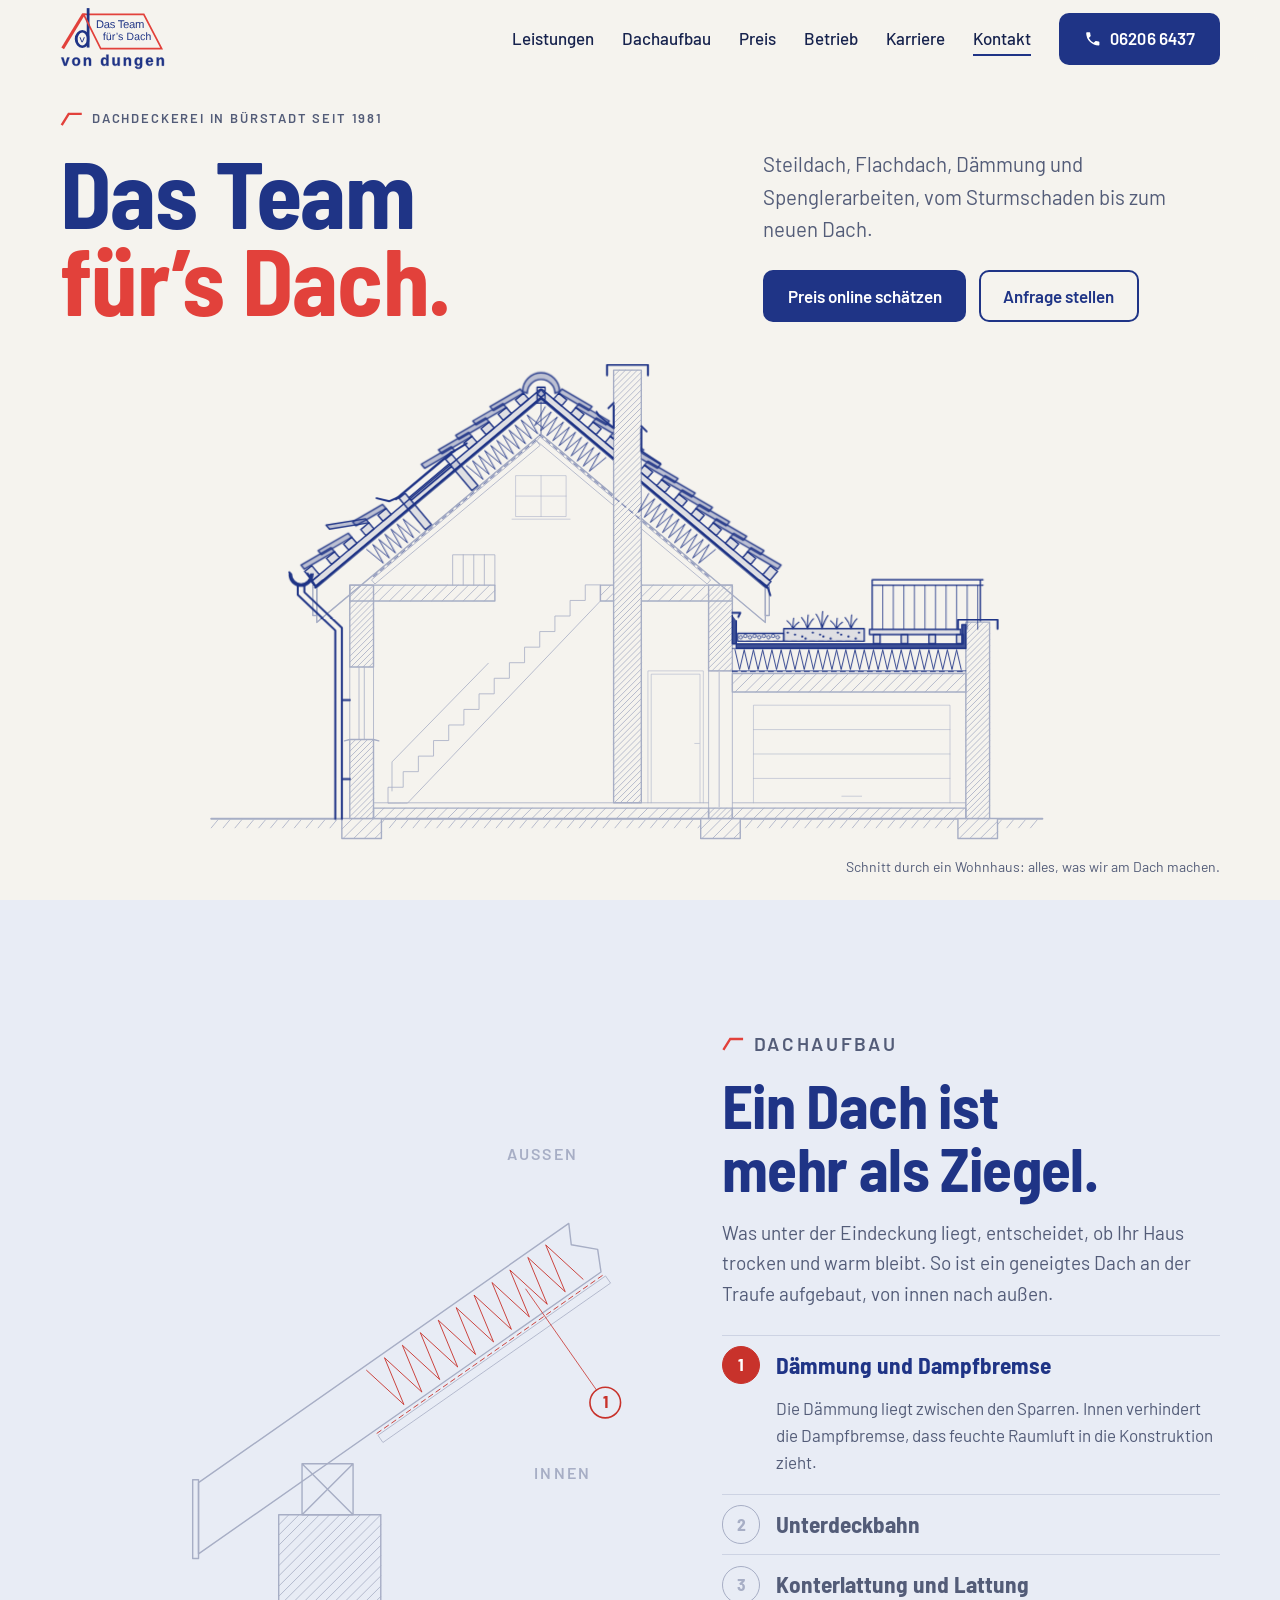
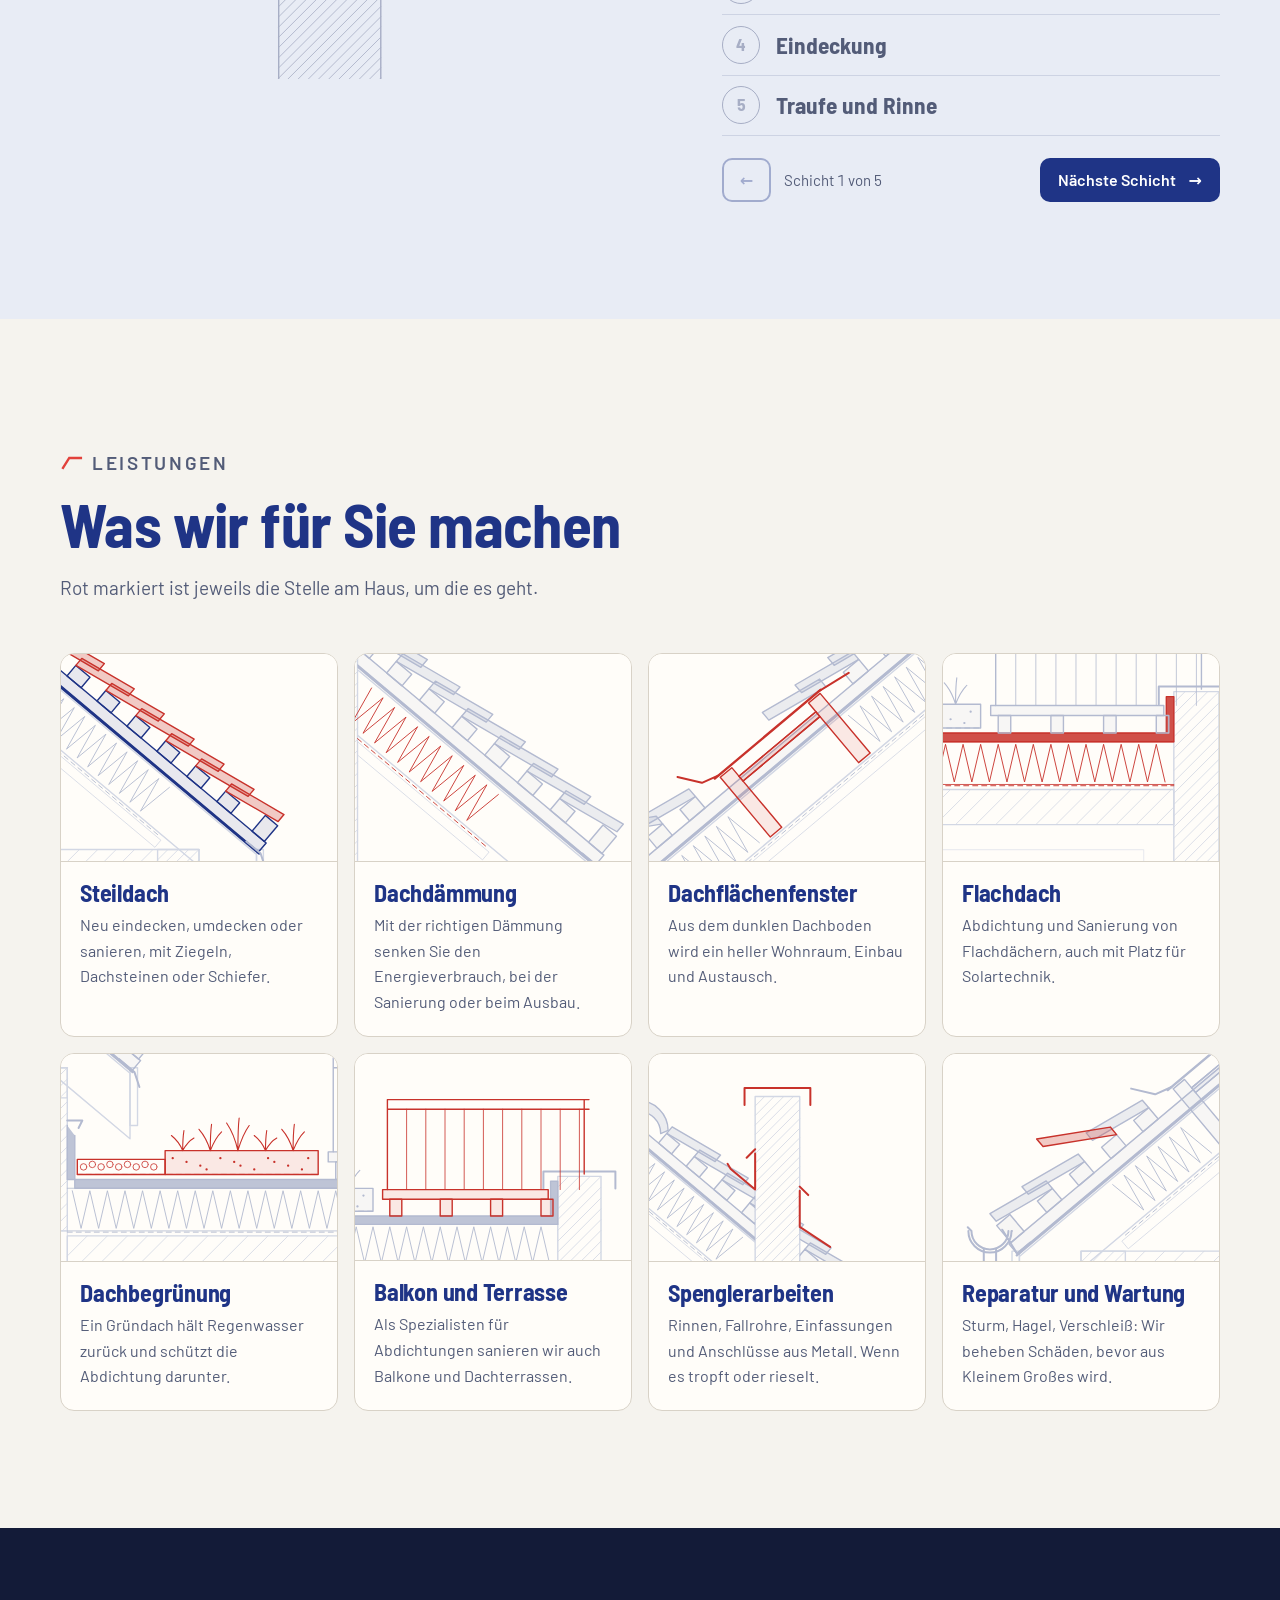
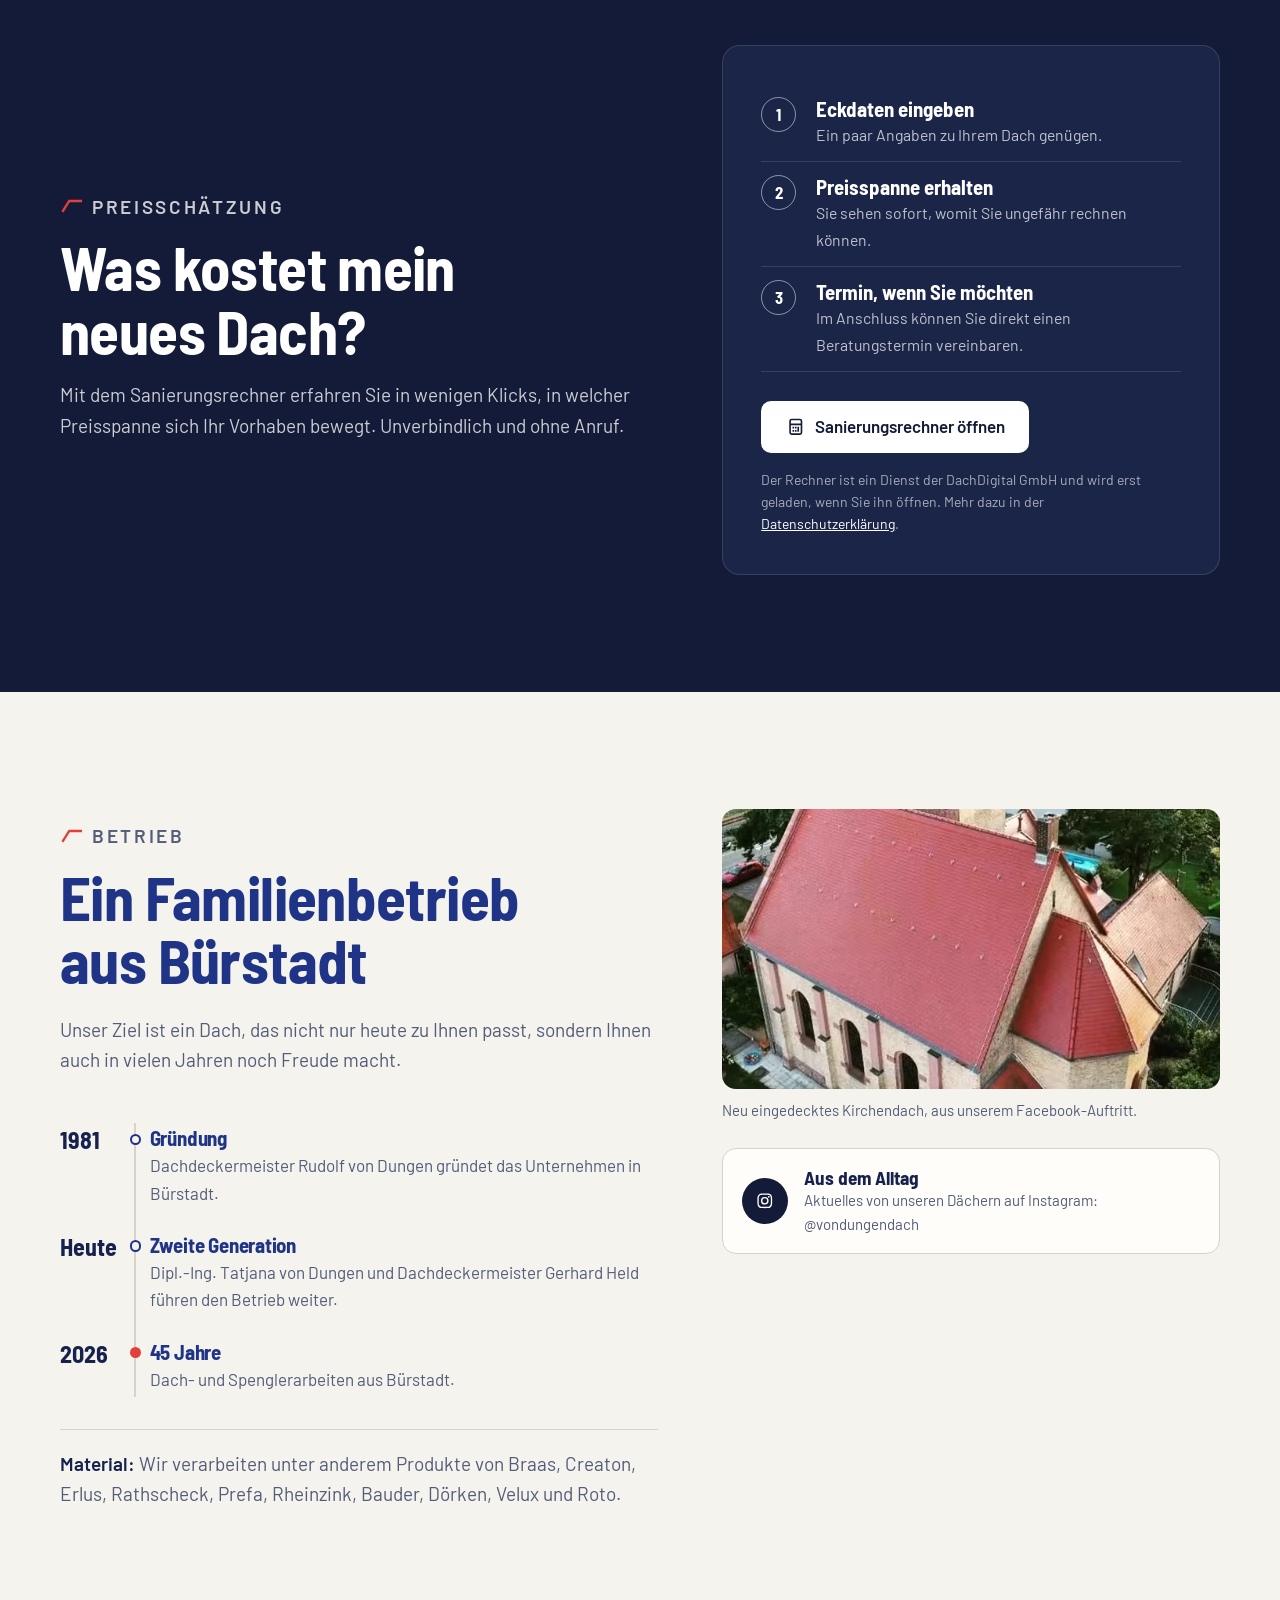
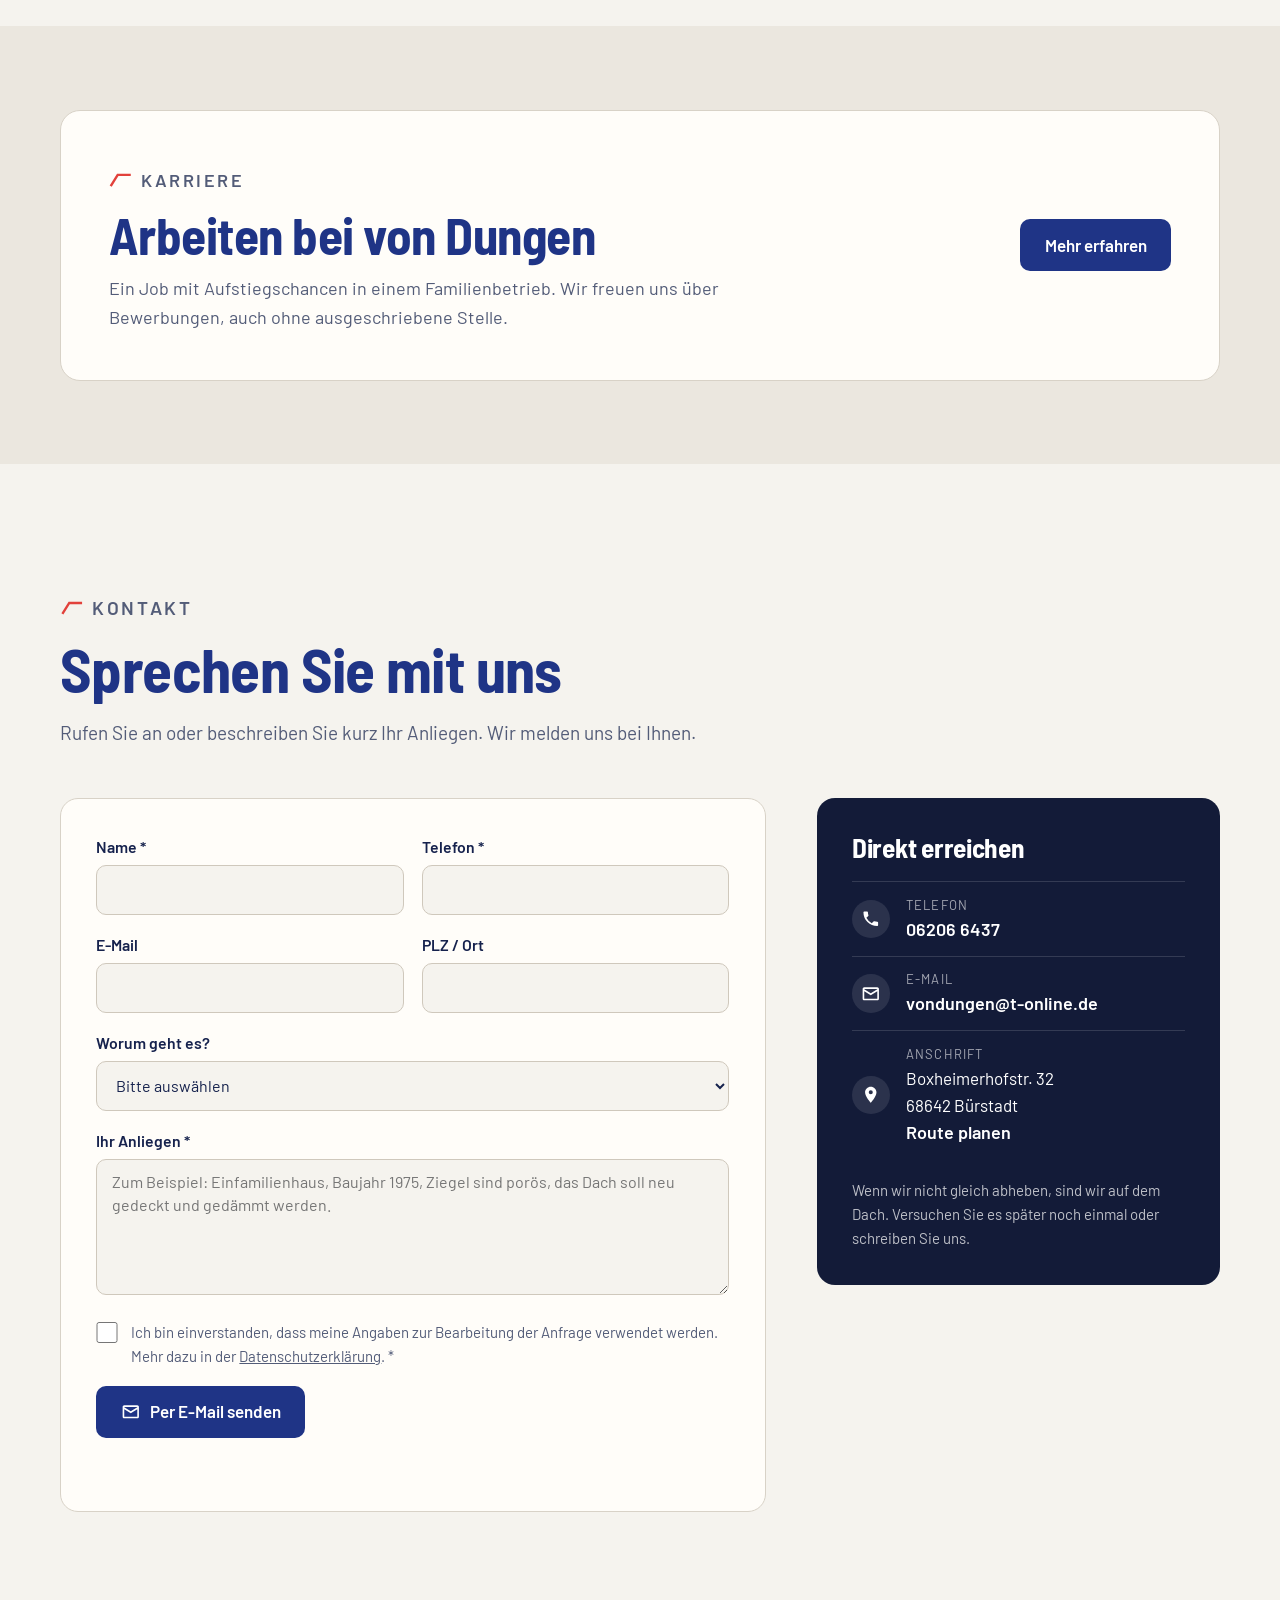
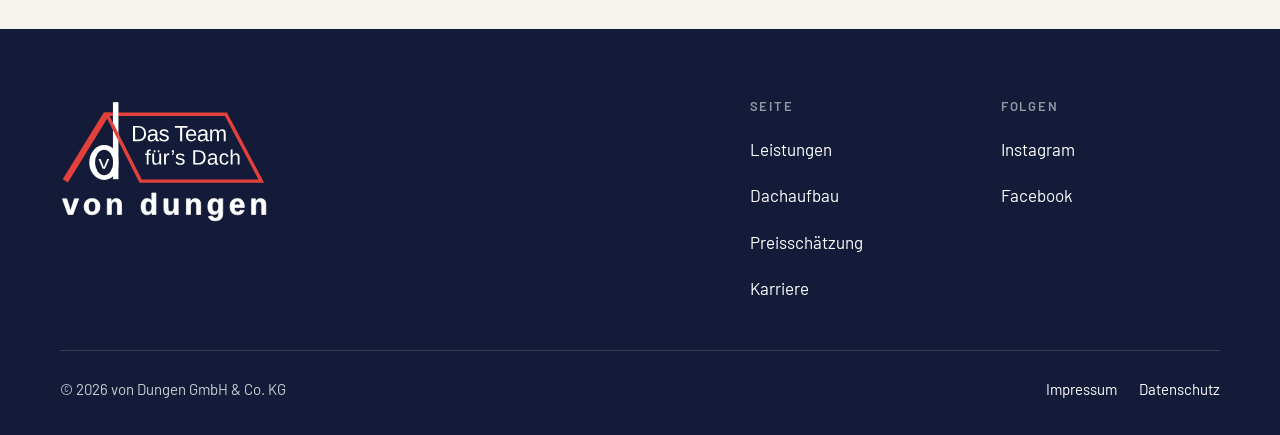
==== commit 92f6d28b: "Leiter aus dem Hausschnitt entfernt Bilal: "was soll die Leiter da ueberhaupt, auch weg". - Leiter a" ====
--- a/index.html
+++ b/index.html
@@ -18,7 +18,7 @@
 <!-- TODO Bilal: Beim Umzug og:url und og:image auf https://vondungen-dach.de/ umstellen.
      Bis dahin zeigen sie auf die Vorschau, damit WhatsApp beim Teilen ein Bild zeigt. -->
 <meta property="og:url" content="https://bilal-altu.github.io/von-dungen/" />
-<meta property="og:image" content="https://bilal-altu.github.io/von-dungen/assets/img/og-bild.jpg?v=6" />
+<meta property="og:image" content="https://bilal-altu.github.io/von-dungen/assets/img/og-bild.jpg?v=7" />
 <meta name="twitter:card" content="summary_large_image" />
 <meta name="theme-color" content="#f5f3ee" />
 <link rel="icon" href="favicon.svg" type="image/svg+xml" />
@@ -27,7 +27,7 @@
 <link rel="preload" href="assets/fonts/barlow-semi-condensed-700.woff2" as="font" type="font/woff2" crossorigin />
 <link rel="preload" href="assets/fonts/barlow-400.woff2" as="font" type="font/woff2" crossorigin />
 <!-- ?v= nach jeder Änderung an style.css oder main.js in allen vier Seiten hochzählen -->
-<link rel="stylesheet" href="assets/css/style.css?v=2026-09-16-8" />
+<link rel="stylesheet" href="assets/css/style.css?v=2026-09-16-10" />
 </head>
 <body class="hat-leiste">
 
@@ -85,7 +85,7 @@
            Nicht von Hand ändern: einsetzen.js überschreibt alles zwischen den Markern.
            Die Gruppe #schnitt-inhalt wird unten in den Leistungs-Kacheln per <use>
            wiederverwendet, jeweils mit anderem Ausschnitt und anderer roter Schicht. -->
-      <svg class="zeichnung schnitt-held" id="schnitt-held" viewBox="-50 108 1180 754" role="img" aria-labelledby="schnitt-titel">
+      <svg class="zeichnung schnitt-held" id="schnitt-held" viewBox="22 108 1116 754" role="img" aria-labelledby="schnitt-titel">
         <title id="schnitt-titel">Schnitt durch ein Wohnhaus mit Steildach, Dachfenster, Kamin, Dachrinnen und einer Garage mit Gründach und Dachterrasse</title>
         <g id="schnitt-inhalt">
 <!-- SCHNITT:START -->
@@ -118,7 +118,7 @@
 <path class="l f" d="M934,541 h10 v14 h-10 Z"/><path class="l f" d="M976,541 h10 v14 h-10 Z"/><path class="l f" d="M1018,541 h10 v14 h-10 Z"/><path class="l f" d="M1060,541 h10 v14 h-10 Z"/><path class="l f" d="M928,533 H1066 V541 H928 Z"/><path class="l" d="M932,458 H1100 M932,466 H1100 M932,458 V533 M1096,458 V520"/><path class="l l--fein" d="M948,466 V533 M964,466 V533 M980,466 V533 M996,466 V533 M1012,466 V533 M1028,466 V533 M1044,466 V533 M1060,466 V533 M1076,466 V533 M1092,466 V533 "/>
 </g>
 <g class="schicht schicht--wartung" style="--i:9">
-<path class="l f f--ziegel" d="M168.9,371.4 L163.8,365.3 L104,375 L109.2,381.1 Z"/><path class="l" d="M-34,820 L56,468 M-18.5,824 L71.5,472 M-29,800.6 l15.5,4 M-22.6,775.4 l15.5,4 M-16.2,750.2 l15.5,4 M-9.7,725.1 l15.5,4 M-3.3,699.9 l15.5,4 M3.2,674.7 l15.5,4 M9.6,649.5 l15.5,4 M16,624.3 l15.5,4 M22.5,599.1 l15.5,4 M28.9,573.9 l15.5,4 M35.4,548.7 l15.5,4 M41.8,523.5 l15.5,4 M48.2,498.3 l15.5,4"/>
+<path class="l f f--ziegel" d="M168.9,371.4 L163.8,365.3 L104,375 L109.2,381.1 Z"/>
 </g>
 <!-- SCHNITT:ENDE -->
         </g>
@@ -316,7 +316,7 @@
         </div>
       </li>
       <li class="leistung leistung--wartung reveal">
-        <div class="leistung__bild"><svg class="zeichnung" viewBox="-36 366 230 172" aria-hidden="true" preserveAspectRatio="xMidYMid slice"><use href="#schnitt-inhalt"/></svg></div>
+        <div class="leistung__bild"><svg class="zeichnung" viewBox="28 306 224 168" aria-hidden="true" preserveAspectRatio="xMidYMid slice"><use href="#schnitt-inhalt"/></svg></div>
         <div class="leistung__text">
           <h3>Reparatur und Wartung</h3>
           <p>Sturm, Hagel, Verschleiß: Wir beheben Schäden, bevor aus Kleinem Großes wird.</p>
@@ -571,7 +571,7 @@
   </a>
 </nav>
 
-<script src="assets/js/main.js?v=2026-09-16-8"></script>
+<script src="assets/js/main.js?v=2026-09-16-10"></script>
 
 <!-- Bewusst ohne Öffnungszeiten, Geokoordinaten und Bewertungen: liegen nicht bestätigt vor. -->
 <script type="application/ld+json">
@@ -583,7 +583,7 @@
   "description": "Dach- und Spenglerarbeiten in Bürstadt: Steildach, Flachdach, Dachdämmung, Dachflächenfenster, Dachbegrünung, Balkon und Terrasse, Reparatur und Wartung.",
   "url": "https://vondungen-dach.de/",
   "logo": "https://bilal-altu.github.io/von-dungen/assets/img/logo-von-dungen.svg",
-  "image": "https://bilal-altu.github.io/von-dungen/assets/img/og-bild.jpg?v=6",
+  "image": "https://bilal-altu.github.io/von-dungen/assets/img/og-bild.jpg?v=7",
   "telephone": "+49 6206 6437",
   "email": "vondungen@t-online.de",
   "foundingDate": "1981",
--- a/assets/css/style.css
+++ b/assets/css/style.css
@@ -515,7 +515,7 @@
 .karriere-held h1 { font-size: clamp(2.8rem, 1.6rem + 4.4vw, 5.2rem); margin-top: 1rem; line-height: .97; }
 .karriere-held p { margin-top: 1.3rem; font-size: clamp(1.1rem, 1rem + .35vw, 1.3rem); color: var(--grau); max-width: 38rem; }
 .karriere-held .held__knoepfe { margin-top: 1.8rem; }
-.karriere-held__zeichnung { --schicht-standard: #b3bad0; --farbe-bestand: #d2d7e4; --farbe-wartung: var(--rot); }
+.karriere-held__zeichnung { --schicht-standard: #b3bad0; --farbe-bestand: #d2d7e4; --farbe-ziegel: var(--rot); }
 @media (max-width: 900px) { .karriere-held__in { grid-template-columns: 1fr; } }
 
 .aufgaben { display: grid; grid-template-columns: repeat(3, minmax(0, 1fr)); gap: 1rem; list-style: none; margin: 0; padding: 0; }
@@ -603,7 +603,7 @@
   /* Preis und Anfrage stehen am Handy schon in der Anrufleiste unten */
   .held__knoepfe { display: none; }
   .held__zeichnung { margin: 1.4rem calc(var(--rand) * -1) 0; overflow: hidden; }
-  .held__zeichnung .schnitt-held { width: 124%; max-width: none; margin-left: -9%; }
+  .held__zeichnung .schnitt-held { width: 100%; }
   .held__fuss { display: none; }
   .held__bildtext { display: none; }
 
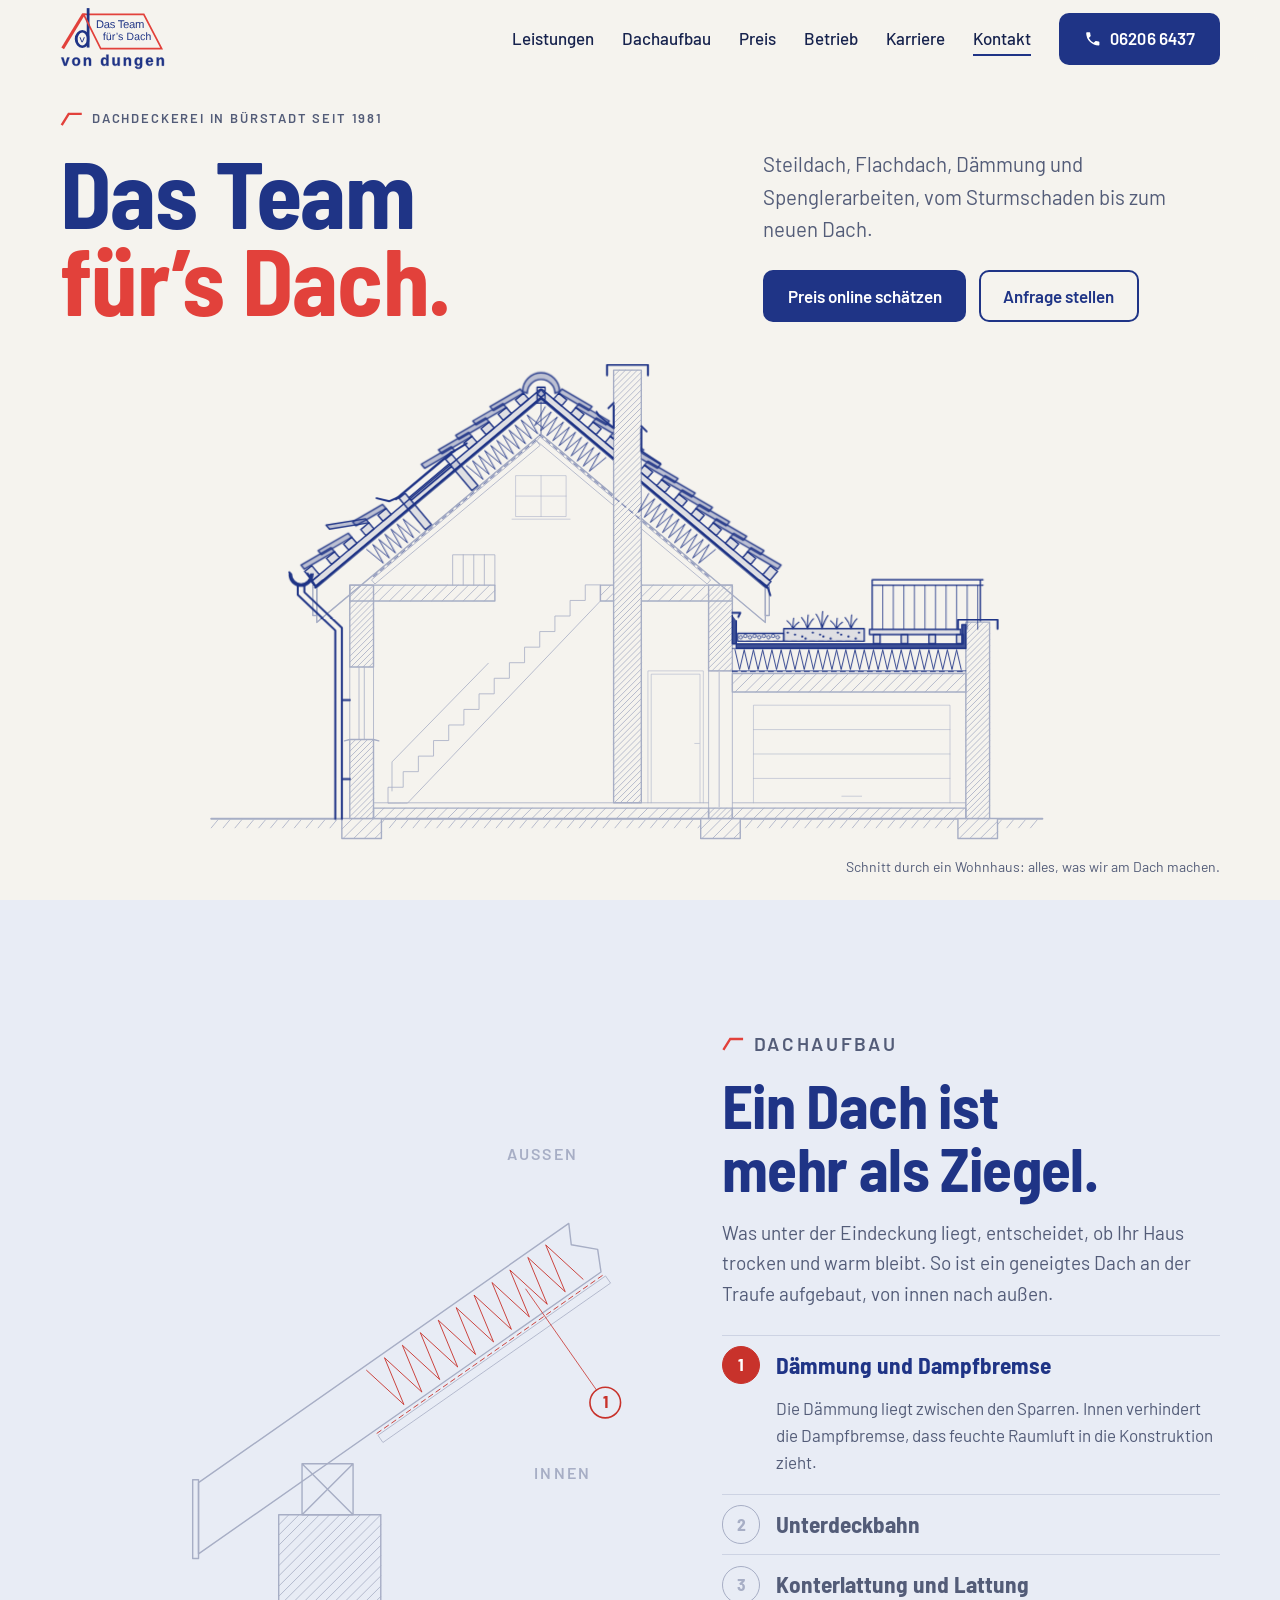
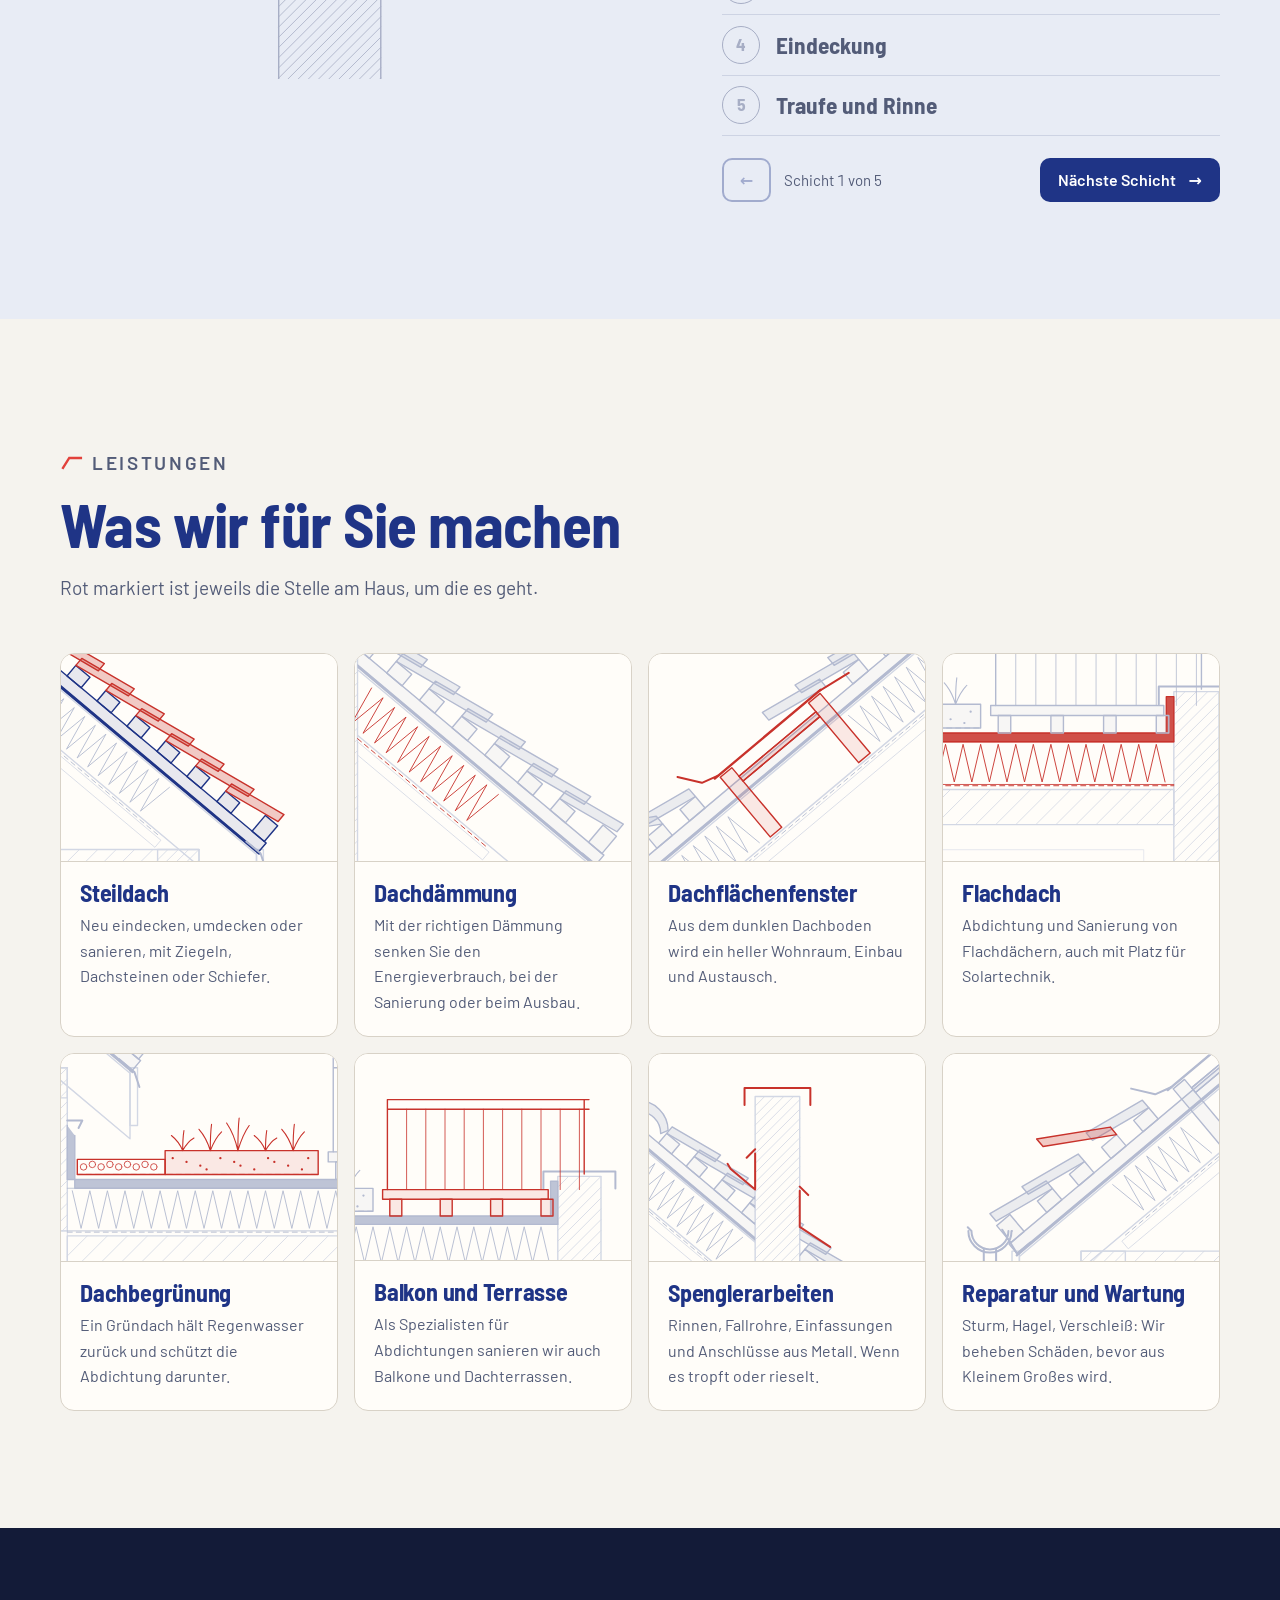
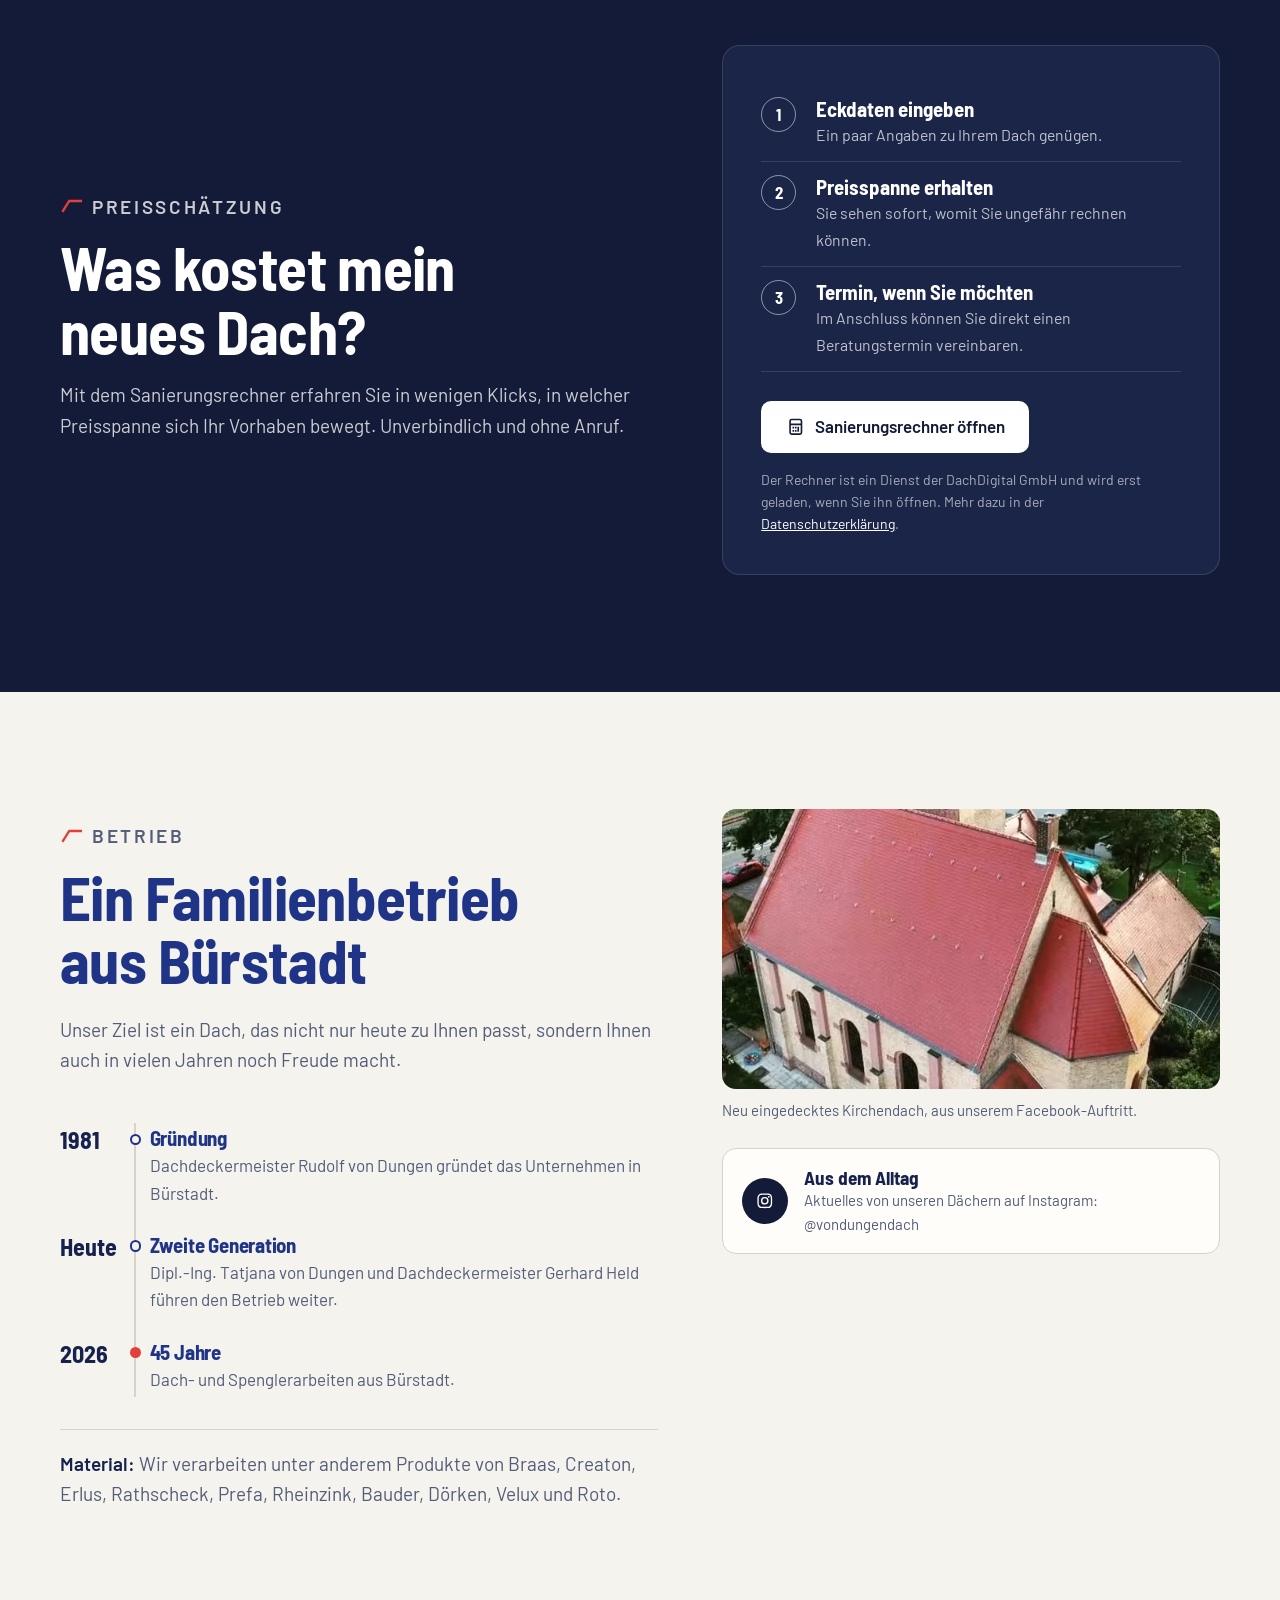
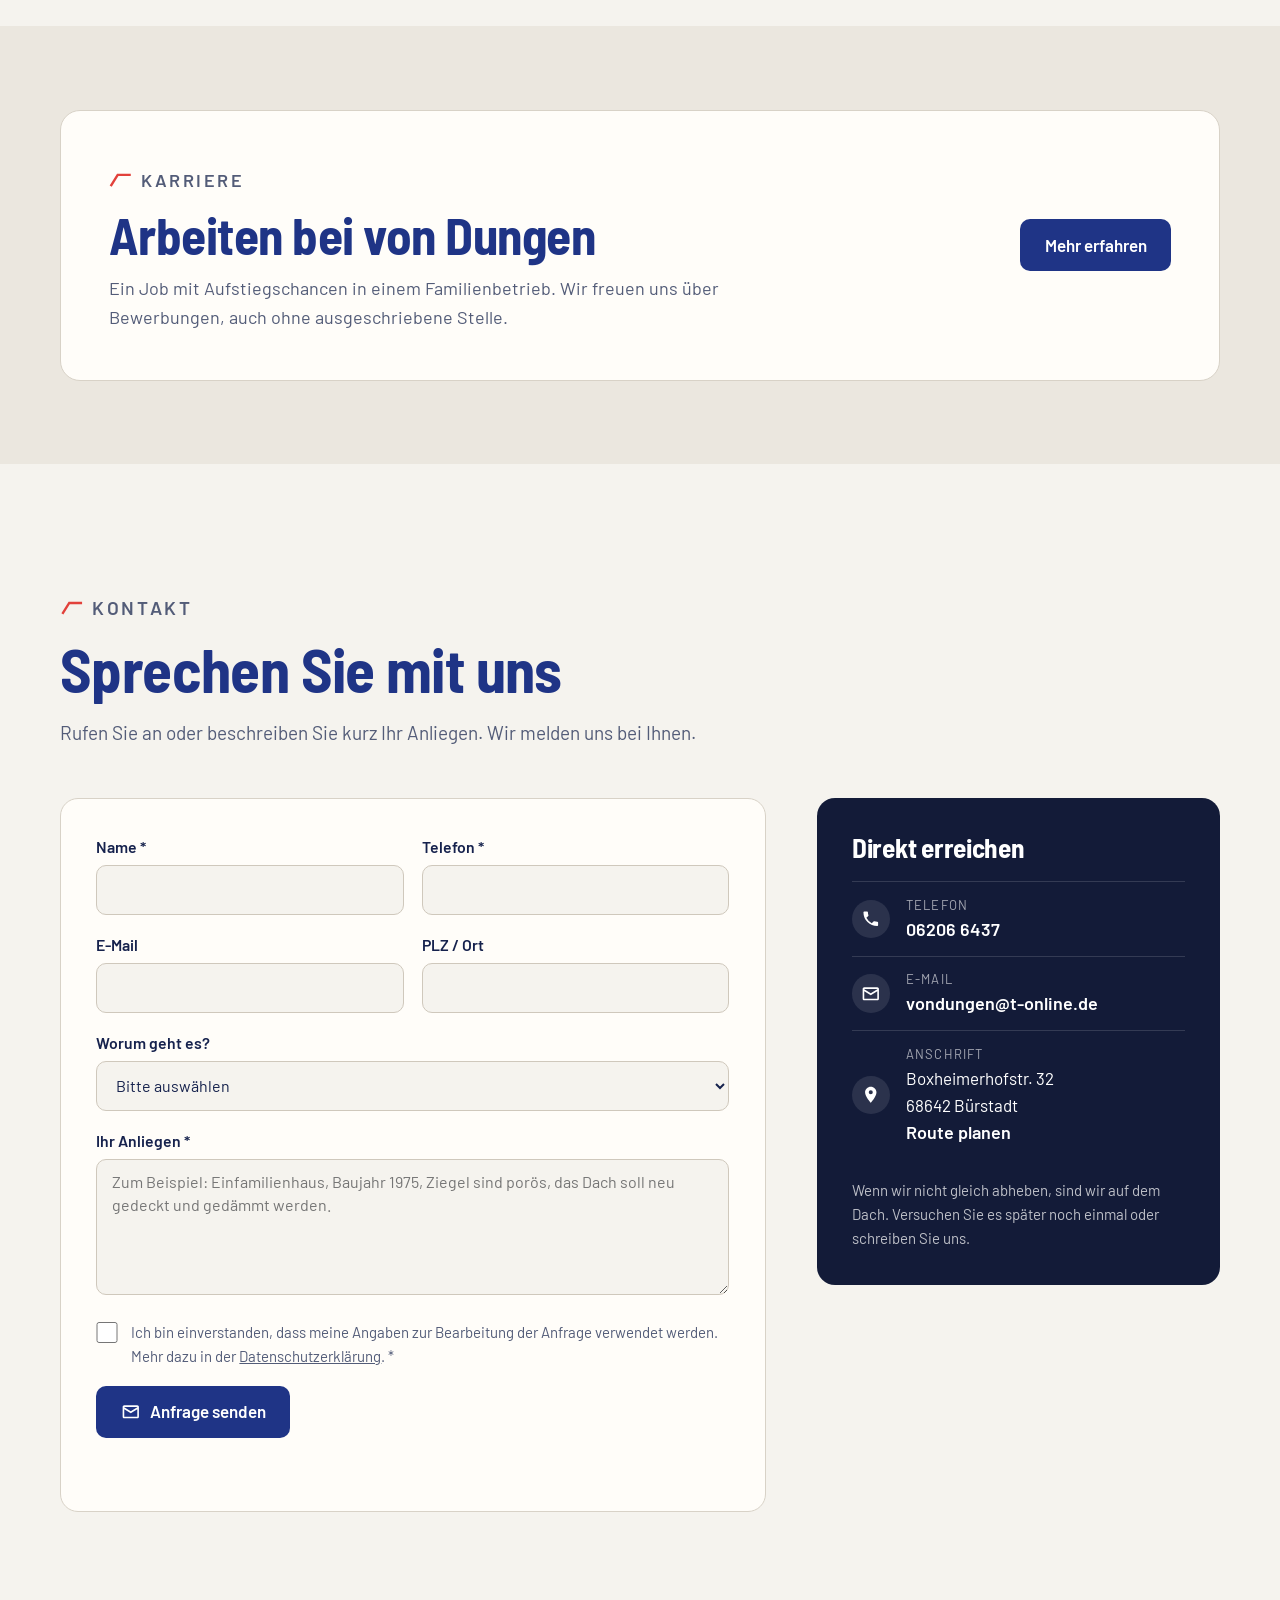
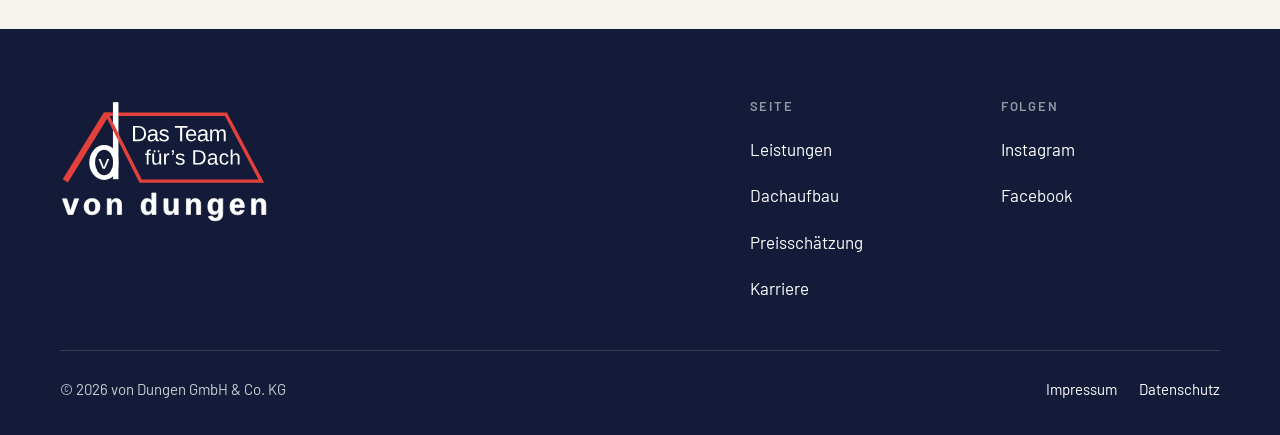
==== commit fd34aaf0: "Kontaktformular: PHP-Versand statt Mail-App kontakt.php mit Honigtopf, Zeitprüfung, Ratenbremse und " ====
--- a/index.html
+++ b/index.html
@@ -439,7 +439,7 @@
 
     <div class="kontakt__in">
       <!-- Kein Server: main.js baut aus den Eingaben eine fertige E-Mail. -->
-      <form class="form reveal" id="anfrage" novalidate data-art="anfrage">
+      <form class="form reveal" id="anfrage" action="kontakt.php" method="post" novalidate data-art="anfrage">
         <div class="form__reihe">
           <div>
             <label for="f-name">Name *</label>
@@ -490,7 +490,7 @@
         <div class="form__knoepfe">
           <button class="btn btn--blau" type="submit">
             <svg class="ico" aria-hidden="true" viewBox="0 0 24 24"><path d="M4 4h16c1.1 0 2 .9 2 2v12c0 1.1-.9 2-2 2H4c-1.1 0-2-.9-2-2V6c0-1.1.9-2 2-2Zm0 2v.5l8 5 8-5V6H4Zm16 12V8.9l-7.5 4.7a1 1 0 0 1-1 0L4 8.9V18h16Z"/></svg>
-            Per E-Mail senden
+            Anfrage senden
           </button>
         </div>
         <p class="form__notiz" role="status" aria-live="polite"></p>
